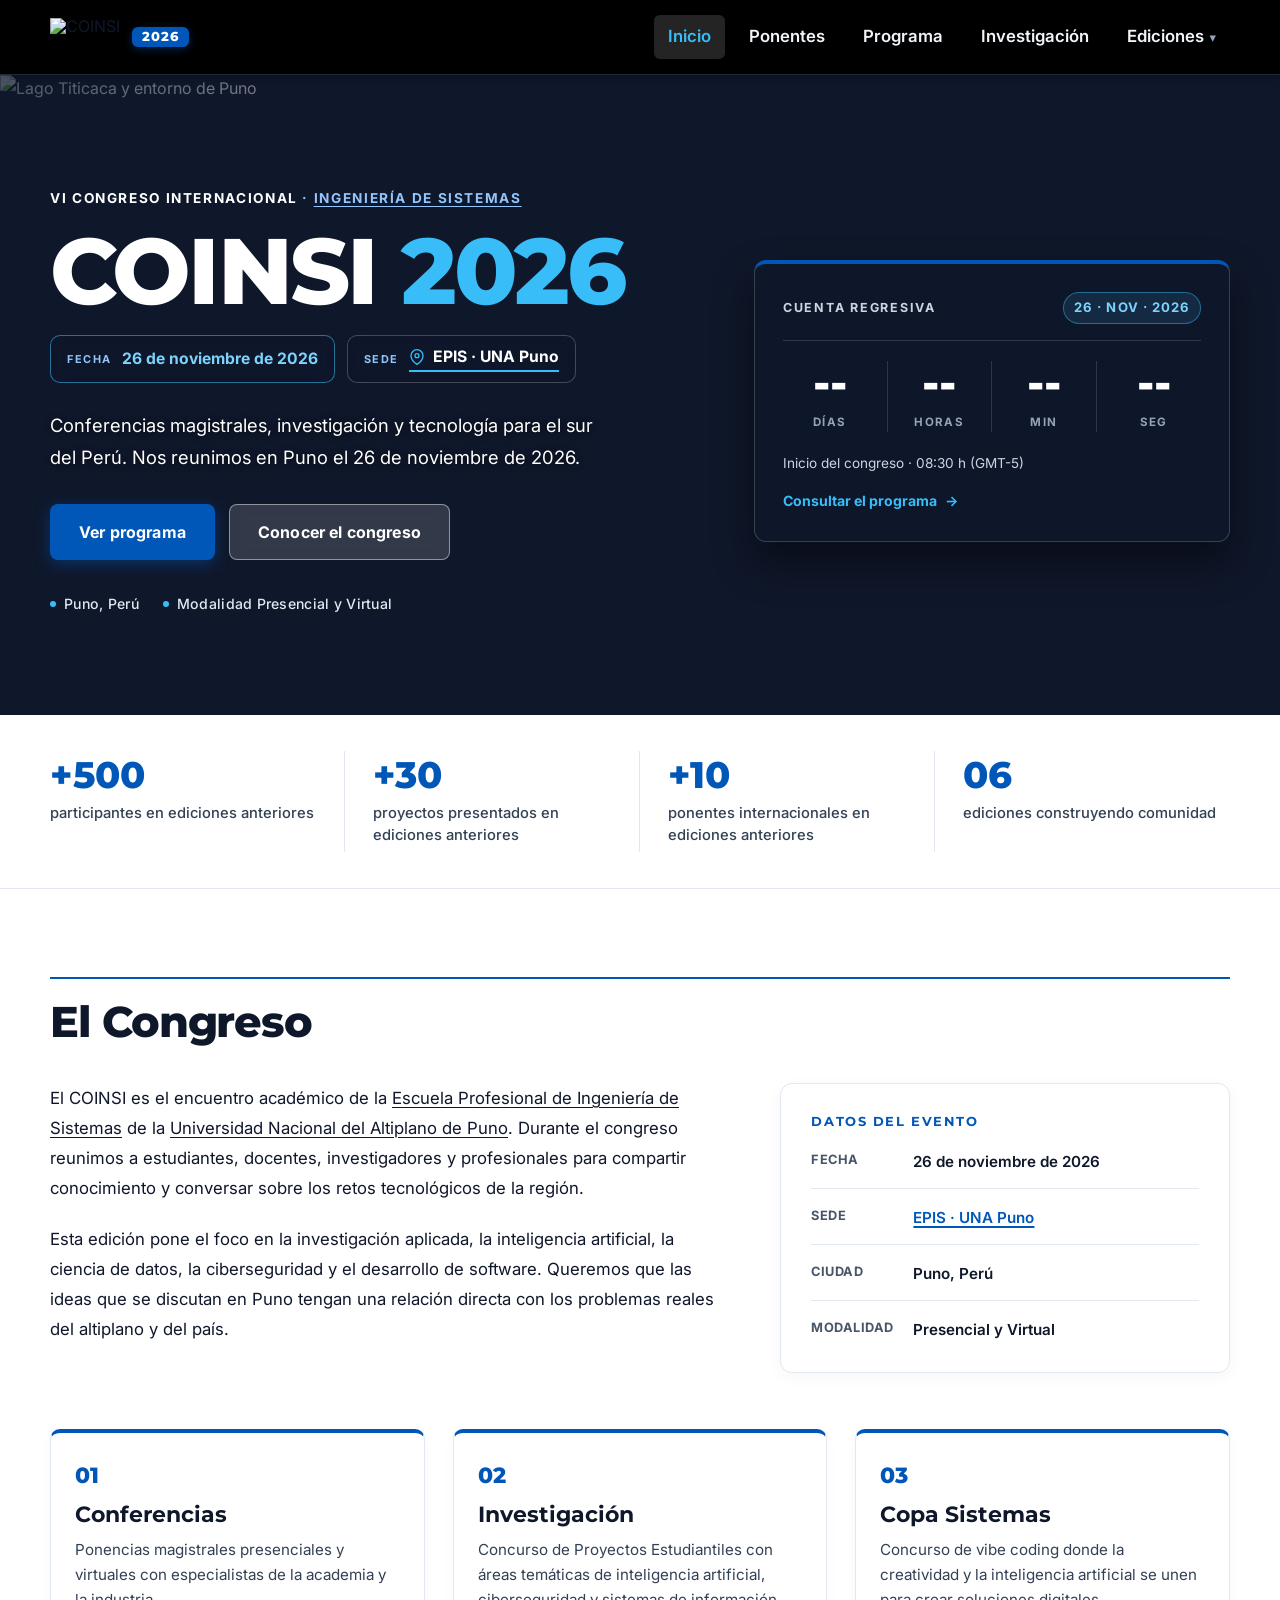
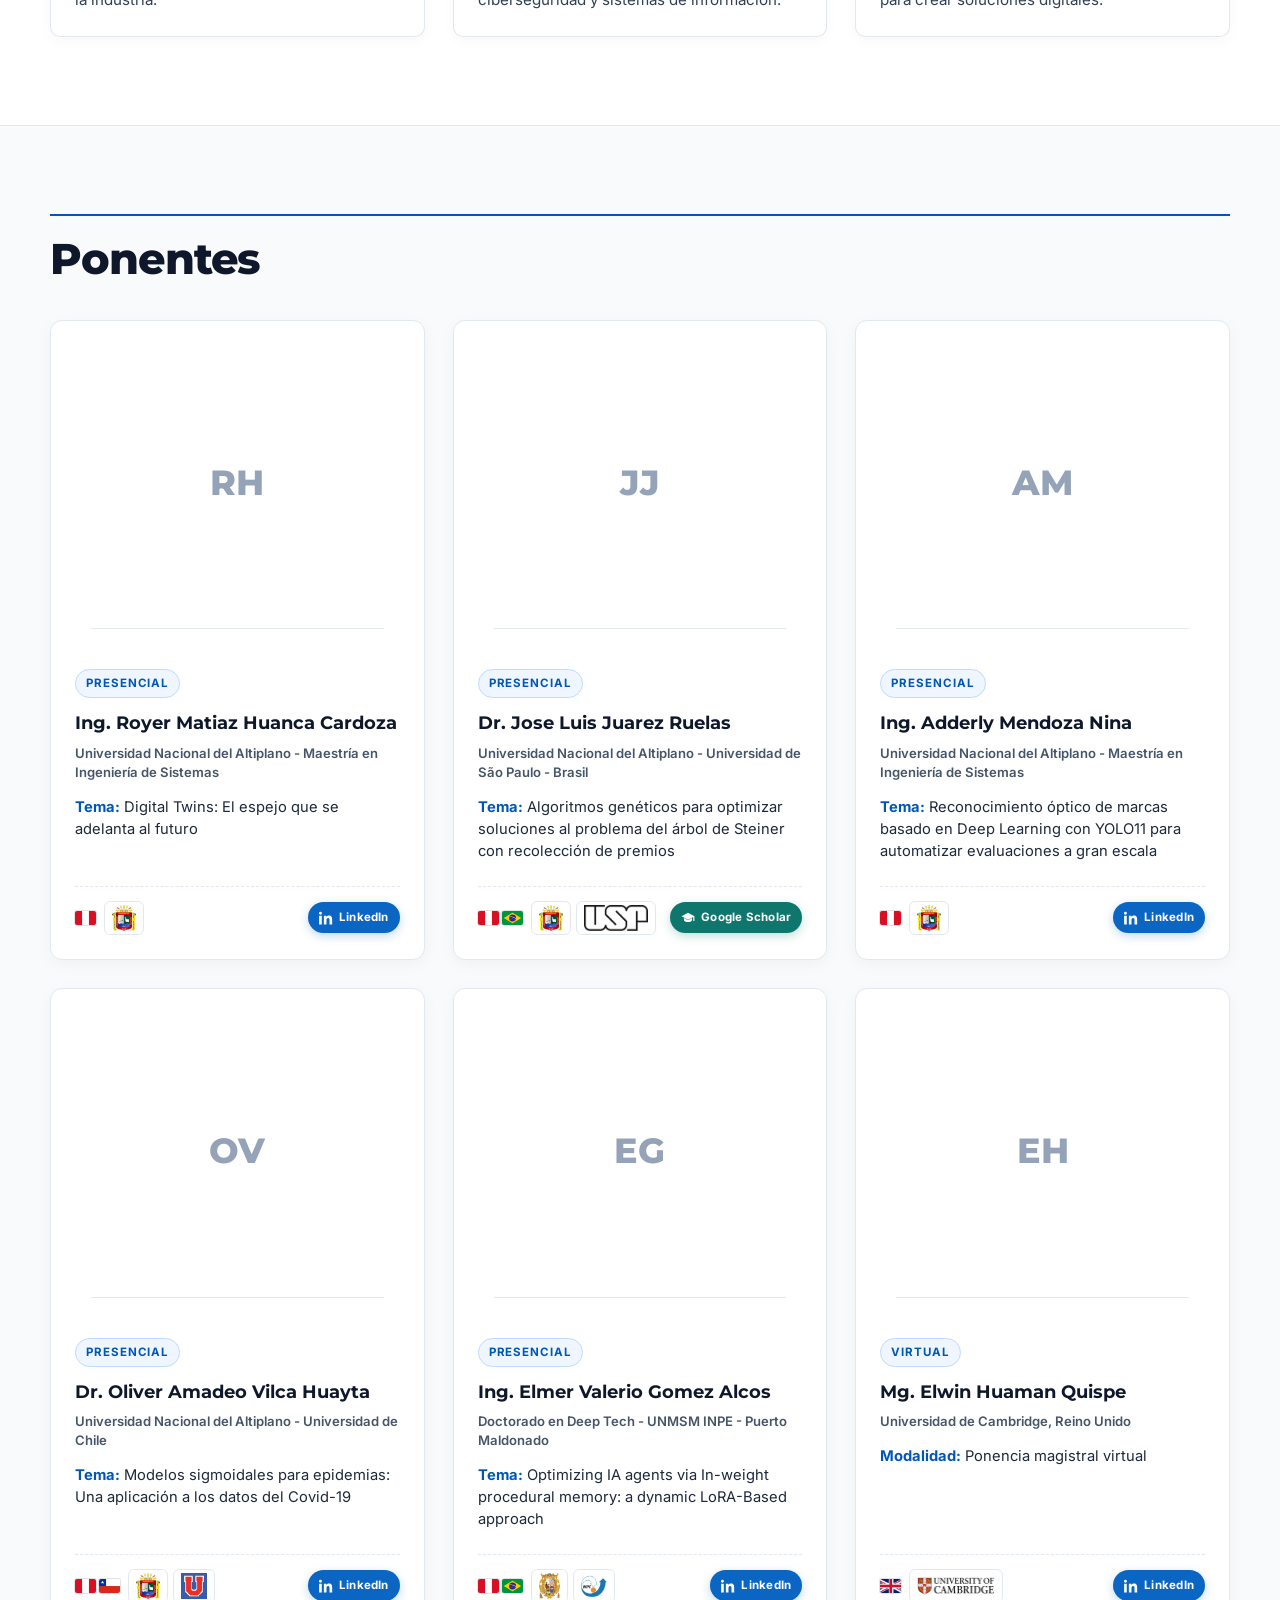
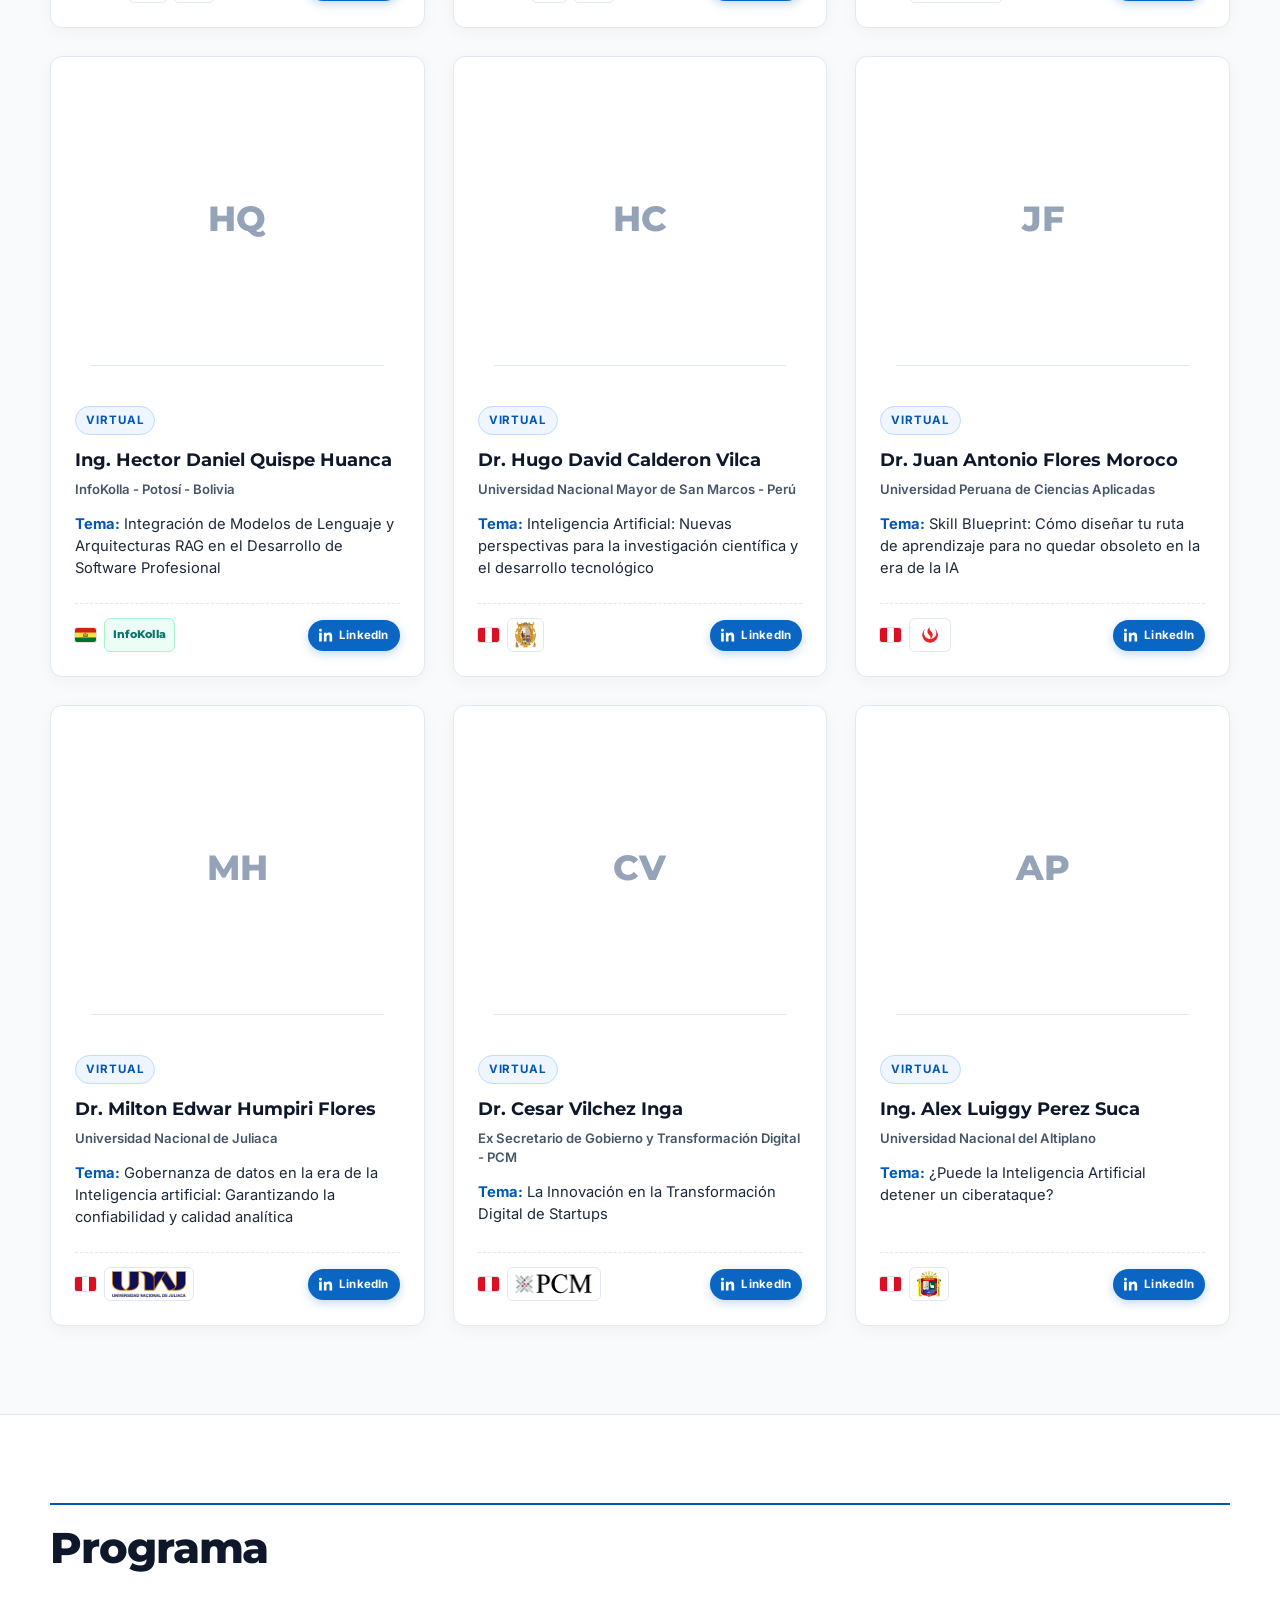
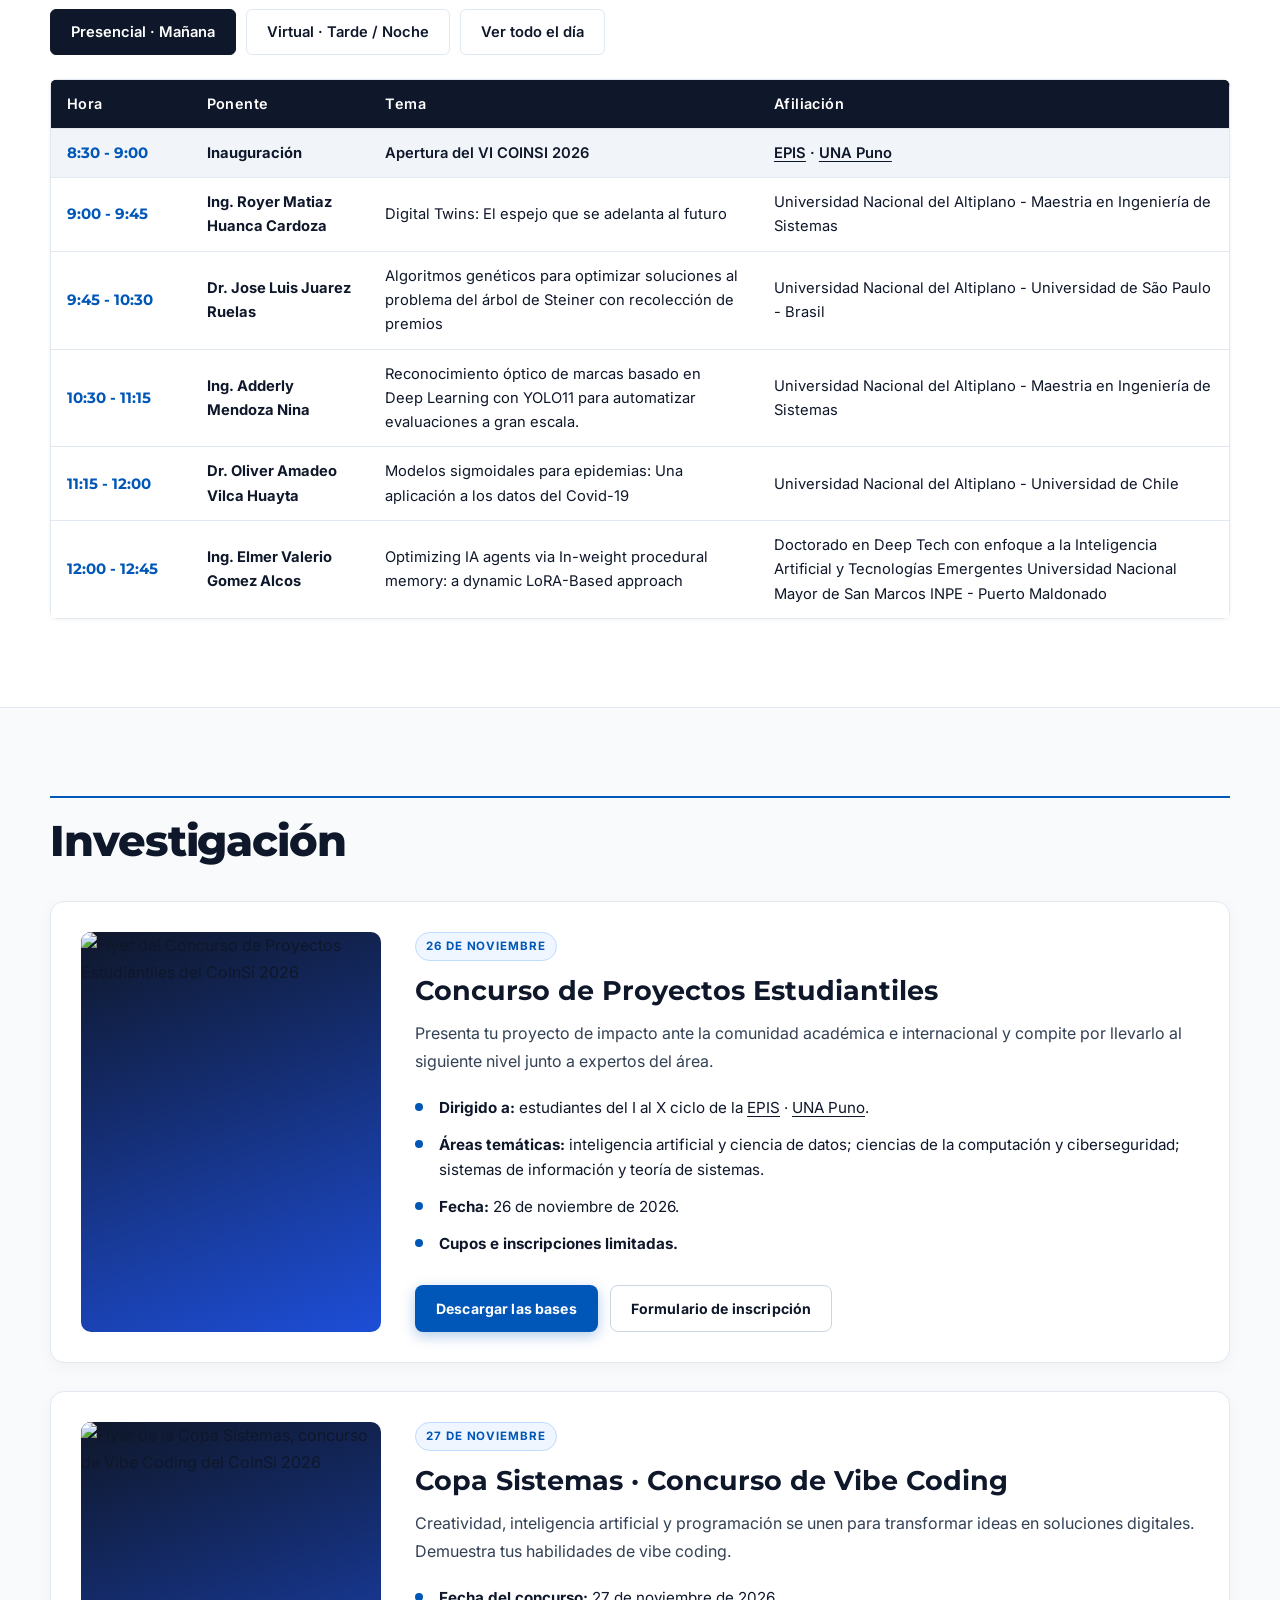
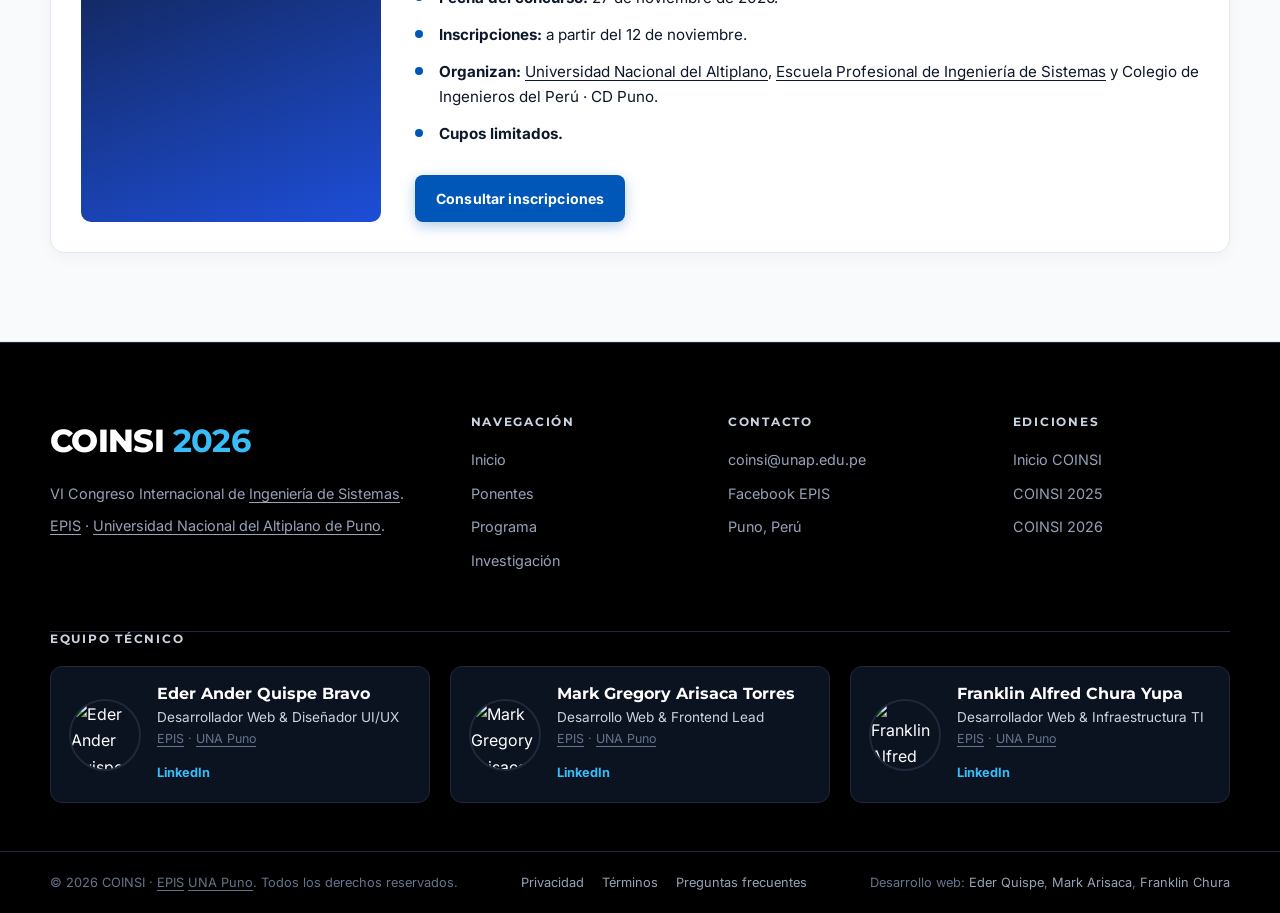
==== coinsi2026/index.html @ c78141ae "feat(coinsi2026): agregar logos de afiliación y redes de los ponentes" ====
<!DOCTYPE html>
<html lang="es">
<head>
    <meta charset="UTF-8">
    <meta name="viewport" content="width=device-width, initial-scale=1">
    <title>COINSI 2026 · VI Congreso Internacional de Ingeniería de Sistemas</title>
    <meta name="description" content="COINSI 2026, VI Congreso Internacional de Ingeniería de Sistemas. Conferencias, investigación y tecnología en la EPIS - Universidad Nacional del Altiplano de Puno. 22 de noviembre de 2026.">
    <meta name="theme-color" content="#191714">
    <link rel="icon" href="favicon.svg" type="image/svg+xml">
    <link rel="preconnect" href="https://fonts.googleapis.com">
    <link rel="preconnect" href="https://fonts.gstatic.com" crossorigin>
    <link href="https://fonts.googleapis.com/css2?family=Montserrat:wght@400;500;600;700&family=Inter:wght@400;500;600;700&display=swap" rel="stylesheet">
    <link rel="stylesheet" href="styles.css?v=4">
</head>
<body>
    <a class="skip-link" href="#contenido">Saltar al contenido</a>

    <header class="site-header">
        <div class="wrap header-inner">
            <a class="brand" href="#inicio" aria-label="COINSI 2026, ir al inicio">
                <img src="imagenes/Logocoinsi.svg" alt="COINSI" class="brand-logo">
                <span class="brand-badge">2026</span>
            </a>

            <button type="button" class="nav-toggle" aria-label="Abrir menú" aria-controls="nav-principal" aria-expanded="false">
                <span></span>
                <span></span>
                <span></span>
            </button>

            <nav class="nav" id="nav-principal" aria-label="Navegación principal">
                <a href="#inicio" class="is-active">Inicio</a>
                <a href="#ponentes">Ponentes</a>
                <a href="#programa">Programa</a>
                <a href="#investigacion">Investigación</a>

                <details class="nav-dropdown">
                    <summary>Ediciones</summary>
                    <div class="nav-dropdown-menu">
                        <a href="../index.html">Inicio COINSI</a>
                        <a href="../coinsi2025/index.html">COINSI 2025</a>
                        <a href="#inicio" aria-current="page">COINSI 2026</a>
                    </div>
                </details>
            </nav>
        </div>
    </header>

    <main id="contenido">
        <section class="hero" id="inicio">
            <div class="hero-media" aria-hidden="true">
                <img src="imagenes/portada.jpg?v=2" alt="Lago Titicaca y entorno de Puno">
            </div>

            <div class="wrap hero-inner">
                <div class="hero-copy">
                    <p class="eyebrow"><span>VI Congreso Internacional</span> · <a class="inline-link" href="https://sistemasunap.com.pe/" target="_blank" rel="noopener noreferrer">Ingeniería de Sistemas</a></p>
                    <h1>COINSI <em>2026</em></h1>

                    <ul class="hero-keyfacts">
                        <li class="hero-keyfact hero-keyfact--date">
                            <span class="hero-keyfact-label">Fecha</span>
                            <strong>26 de noviembre de 2026</strong>
                        </li>
                        <li class="hero-keyfact hero-keyfact--place">
                            <span class="hero-keyfact-label">Sede</span>
                            <a href="https://www.google.com/maps/search/?api=1&amp;query=Escuela+Profesional+de+Ingenier%C3%ADa+de+Sistemas+UNA+Puno" target="_blank" rel="noopener noreferrer" title="Ver la ubicación de la EPIS en Google Maps">
                                <svg width="16" height="16" viewBox="0 0 24 24" fill="none" stroke="currentColor" stroke-width="2" stroke-linecap="round" stroke-linejoin="round" aria-hidden="true">
                                    <path d="M21 10c0 7-9 13-9 13s-9-6-9-13a9 9 0 0 1 18 0z"></path>
                                    <circle cx="12" cy="10" r="3"></circle>
                                </svg>
                                EPIS · UNA Puno
                                <span class="sr-only">(abrir la ubicación en Google Maps)</span>
                            </a>
                        </li>
                    </ul>

                    <p class="hero-lead">
                        Conferencias magistrales, investigación y tecnología para el sur del Perú.
                        Nos reunimos en Puno el 26 de noviembre de 2026.
                    </p>

                    <div class="hero-actions">
                        <a href="#programa" class="btn btn--primary">Ver programa</a>
                        <a href="#congreso" class="btn btn--ghost">Conocer el congreso</a>
                    </div>

                    <ul class="hero-meta">
                        <li>Puno, Perú</li>
                        <li>Modalidad Presencial y Virtual</li>
                    </ul>
                </div>

                <aside class="countdown" aria-labelledby="countdown-title">
                    <div class="countdown-head">
                        <h2 id="countdown-title">Cuenta regresiva</h2>
                        <span>26 · NOV · 2026</span>
                    </div>

                    <div class="countdown-grid" aria-hidden="true">
                        <div>
                            <span class="countdown-number" id="cd-days">--</span>
                            <span class="countdown-label">Días</span>
                        </div>
                        <div>
                            <span class="countdown-number" id="cd-hours">--</span>
                            <span class="countdown-label">Horas</span>
                        </div>
                        <div>
                            <span class="countdown-number" id="cd-minutes">--</span>
                            <span class="countdown-label">Min</span>
                        </div>
                        <div>
                            <span class="countdown-number" id="cd-seconds">--</span>
                            <span class="countdown-label">Seg</span>
                        </div>
                    </div>

                    <p class="countdown-note">Inicio del congreso · 08:30 h (GMT-5)</p>
                    <a class="countdown-link" href="#programa">Consultar el programa <span aria-hidden="true">→</span></a>
                </aside>

                <p class="sr-only">El COINSI 2026 inicia el 26 de noviembre de 2026 a las 08:30, hora de Perú.</p>
            </div>
        </section>

        <!-- ============================================================
             CIFRAS
             Datos de referencia de ediciones anteriores. Actualizar
             cuando el comité confirme las cifras de 2026.
             ============================================================ -->
        <section class="stats" aria-label="El COINSI en cifras">
            <div class="wrap stats-grid">
                <div>
                    <strong>+500</strong>
                    <span>participantes en ediciones anteriores</span>
                </div>
                <div>
                    <strong>+30</strong>
                    <span>proyectos presentados en ediciones anteriores</span>
                </div>
                <div>
                    <strong>+10</strong>
                    <span>ponentes internacionales en ediciones anteriores</span>
                </div>
                <div>
                    <strong>06</strong>
                    <span>ediciones construyendo comunidad</span>
                </div>
            </div>
        </section>

        <!-- ============================================================
             EL CONGRESO
             ============================================================ -->
        <section class="section" id="congreso">
            <div class="wrap">
                <div class="section-head">
                    <h2>El Congreso</h2>
                </div>

                <div class="about-grid">
                    <div class="about-copy">
                        <p>
                            El COINSI es el encuentro académico de la <a class="inline-link" href="https://sistemasunap.com.pe/" target="_blank" rel="noopener noreferrer">Escuela Profesional de Ingeniería de Sistemas</a>
                            de la <a class="inline-link" href="https://portal.unap.edu.pe/" target="_blank" rel="noopener noreferrer">Universidad Nacional del Altiplano de Puno</a>. Durante el congreso reunimos a estudiantes,
                            docentes, investigadores y profesionales para compartir conocimiento y conversar sobre
                            los retos tecnológicos de la región.
                        </p>
                        <p>
                            Esta edición pone el foco en la investigación aplicada, la inteligencia artificial,
                            la ciencia de datos, la ciberseguridad y el desarrollo de software. Queremos que las
                            ideas que se discutan en Puno tengan una relación directa con los problemas reales
                            del altiplano y del país.
                        </p>
                    </div>

                    <aside class="fact-card">
                        <h3>Datos del evento</h3>
                        <dl>
                            <div>
                                <dt>Fecha</dt>
                                <dd>26 de noviembre de 2026</dd>
                            </div>
                            <div>
                                <dt>Sede</dt>
                                <dd>
                                    <a class="fact-link" href="https://www.google.com/maps/search/?api=1&amp;query=Escuela+Profesional+de+Ingenier%C3%ADa+de+Sistemas+UNA+Puno" target="_blank" rel="noopener noreferrer">EPIS · UNA Puno</a>
                                </dd>
                            </div>
                            <div>
                                <dt>Ciudad</dt>
                                <dd>Puno, Perú</dd>
                            </div>
                            <div>
                                <dt>Modalidad</dt>
                                <dd>Presencial y Virtual</dd>
                            </div>
                        </dl>
                    </aside>
                </div>

                <div class="pillars">
                    <article>
                        <span>01</span>
                        <h3>Conferencias</h3>
                        <p>Ponencias magistrales presenciales y virtuales con especialistas de la academia y la industria.</p>
                    </article>
                    <article>
                        <span>02</span>
                        <h3>Investigación</h3>
                        <p>Concurso de Proyectos Estudiantiles con áreas temáticas de inteligencia artificial, ciberseguridad y sistemas de información.</p>
                    </article>
                    <article>
                        <span>03</span>
                        <h3>Copa Sistemas</h3>
                        <p>Concurso de vibe coding donde la creatividad y la inteligencia artificial se unen para crear soluciones digitales.</p>
                    </article>
                </div>
            </div>
        </section>

        <!-- ============================================================
             PONENTES
             ============================================================ -->
        <section class="section section--bone" id="ponentes">
            <div class="wrap">
                <div class="section-head">
                    <h2>Ponentes</h2>
                </div>

                <div class="speaker-grid">
                    <article class="speaker-card">
                        <figure class="speaker-portrait">
                            <img class="speaker-photo" src="imagenes/ponentes/royer-huanca.jpg" alt="Ing. Royer Matiaz Huanca Cardoza" loading="lazy">
                            <span class="speaker-initials" aria-hidden="true">RH</span>
                        </figure>
                        <div class="speaker-body">
                            <span class="tag">Presencial</span>
                            <h3>Ing. Royer Matiaz Huanca Cardoza</h3>
                            <p class="speaker-affiliation">Universidad Nacional del Altiplano - Maestría en Ingeniería de Sistemas</p>
                            <div class="speaker-meta">
                                <div class="speaker-origin">
                                    <span class="speaker-flags">
                                        <img src="imagenes/instituciones/flag-pe.png" alt="Perú" title="Perú">
                                    </span>
                                    <span class="speaker-logos">
                                        <span class="speaker-logo" title="Universidad Nacional del Altiplano"><img src="imagenes/instituciones/unap.png" alt="Universidad Nacional del Altiplano" loading="lazy"></span>
                                    </span>
                                </div>
                                <a class="speaker-social" href="https://pe.linkedin.com/in/royer-matiaz-huanca-cardoza-7710182b5" target="_blank" rel="noopener noreferrer" aria-label="LinkedIn de Royer Matiaz Huanca Cardoza">
                                    <svg width="14" height="14" viewBox="0 0 24 24" fill="currentColor" aria-hidden="true"><path d="M4.98 3.5A2.5 2.5 0 1 1 0 3.5a2.5 2.5 0 0 1 4.98 0ZM.22 8.16h4.56V23H.22V8.16Zm8.12 0h4.37v2.03h.06c.61-1.16 2.1-2.38 4.32-2.38 4.62 0 5.47 3.04 5.47 6.99V23h-4.56v-7.19c0-1.72-.03-3.93-2.39-3.93-2.4 0-2.77 1.87-2.77 3.8V23H8.34V8.16Z"/></svg>
                                    LinkedIn
                                </a>
                            </div>
                            <p class="speaker-topic"><strong>Tema:</strong> Digital Twins: El espejo que se adelanta al futuro</p>
                        </div>
                    </article>

                    <article class="speaker-card">
                        <figure class="speaker-portrait">
                            <img class="speaker-photo" src="imagenes/ponentes/jose-luis-juarez.jpg" alt="Dr. Jose Luis Juarez Ruelas" loading="lazy">
                            <span class="speaker-initials" aria-hidden="true">JJ</span>
                        </figure>
                        <div class="speaker-body">
                            <span class="tag">Presencial</span>
                            <h3>Dr. Jose Luis Juarez Ruelas</h3>
                            <p class="speaker-affiliation">Universidad Nacional del Altiplano - Universidad de São Paulo - Brasil</p>
                            <div class="speaker-meta">
                                <div class="speaker-origin">
                                    <span class="speaker-flags">
                                        <img src="imagenes/instituciones/flag-pe.png" alt="Perú" title="Perú">
                                        <img src="imagenes/instituciones/flag-br.png" alt="Brasil" title="Brasil">
                                    </span>
                                    <span class="speaker-logos">
                                        <span class="speaker-logo" title="Universidad Nacional del Altiplano"><img src="imagenes/instituciones/unap.png" alt="Universidad Nacional del Altiplano" loading="lazy"></span>
                                        <span class="speaker-logo" title="Universidade de São Paulo"><img src="imagenes/instituciones/usp.png" alt="Universidade de São Paulo" loading="lazy"></span>
                                    </span>
                                </div>
                                <a class="speaker-social speaker-social--academic" href="https://scholar.google.com/citations?user=KqSXFTIAAAAJ&amp;hl=es" target="_blank" rel="noopener noreferrer" aria-label="Perfil de Google Scholar de Jose Luis Juarez Ruelas">
                                    <svg width="14" height="14" viewBox="0 0 24 24" fill="currentColor" aria-hidden="true"><path d="M12 3 1 9l11 6 9-4.91V17h2V9L12 3Zm0 13-7-4v3.5c0 1.93 3.13 3.5 7 3.5s7-1.57 7-3.5V12l-7 4Z"/></svg>
                                    Google Scholar
                                </a>
                            </div>
                            <p class="speaker-topic"><strong>Tema:</strong> Algoritmos genéticos para optimizar soluciones al problema del árbol de Steiner con recolección de premios</p>
                        </div>
                    </article>

                    <article class="speaker-card">
                        <figure class="speaker-portrait">
                            <img class="speaker-photo" src="imagenes/ponentes/adderly-mendoza.jpg" alt="Ing. Adderly Mendoza Nina" loading="lazy">
                            <span class="speaker-initials" aria-hidden="true">AM</span>
                        </figure>
                        <div class="speaker-body">
                            <span class="tag">Presencial</span>
                            <h3>Ing. Adderly Mendoza Nina</h3>
                            <p class="speaker-affiliation">Universidad Nacional del Altiplano - Maestría en Ingeniería de Sistemas</p>
                            <div class="speaker-meta">
                                <div class="speaker-origin">
                                    <span class="speaker-flags">
                                        <img src="imagenes/instituciones/flag-pe.png" alt="Perú" title="Perú">
                                    </span>
                                    <span class="speaker-logos">
                                        <span class="speaker-logo" title="Universidad Nacional del Altiplano"><img src="imagenes/instituciones/unap.png" alt="Universidad Nacional del Altiplano" loading="lazy"></span>
                                    </span>
                                </div>
                                <a class="speaker-social" href="https://pe.linkedin.com/in/adderly-mendoza-nina-1407702a5" target="_blank" rel="noopener noreferrer" aria-label="LinkedIn de Adderly Mendoza Nina">
                                    <svg width="14" height="14" viewBox="0 0 24 24" fill="currentColor" aria-hidden="true"><path d="M4.98 3.5A2.5 2.5 0 1 1 0 3.5a2.5 2.5 0 0 1 4.98 0ZM.22 8.16h4.56V23H.22V8.16Zm8.12 0h4.37v2.03h.06c.61-1.16 2.1-2.38 4.32-2.38 4.62 0 5.47 3.04 5.47 6.99V23h-4.56v-7.19c0-1.72-.03-3.93-2.39-3.93-2.4 0-2.77 1.87-2.77 3.8V23H8.34V8.16Z"/></svg>
                                    LinkedIn
                                </a>
                            </div>
                            <p class="speaker-topic"><strong>Tema:</strong> Reconocimiento óptico de marcas basado en Deep Learning con YOLO11 para automatizar evaluaciones a gran escala</p>
                        </div>
                    </article>

                    <article class="speaker-card">
                        <figure class="speaker-portrait">
                            <img class="speaker-photo" src="imagenes/ponentes/oliver-vilca.jpg" alt="Dr. Oliver Amadeo Vilca Huayta" loading="lazy">
                            <span class="speaker-initials" aria-hidden="true">OV</span>
                        </figure>
                        <div class="speaker-body">
                            <span class="tag">Presencial</span>
                            <h3>Dr. Oliver Amadeo Vilca Huayta</h3>
                            <p class="speaker-affiliation">Universidad Nacional del Altiplano - Universidad de Chile</p>
                            <div class="speaker-meta">
                                <div class="speaker-origin">
                                    <span class="speaker-flags">
                                        <img src="imagenes/instituciones/flag-pe.png" alt="Perú" title="Perú">
                                        <img src="imagenes/instituciones/flag-cl.png" alt="Chile" title="Chile">
                                    </span>
                                    <span class="speaker-logos">
                                        <span class="speaker-logo" title="Universidad Nacional del Altiplano"><img src="imagenes/instituciones/unap.png" alt="Universidad Nacional del Altiplano" loading="lazy"></span>
                                        <span class="speaker-logo" title="Universidad de Chile"><img src="imagenes/instituciones/uchile.png" alt="Universidad de Chile" loading="lazy"></span>
                                    </span>
                                </div>
                                <a class="speaker-social" href="https://pe.linkedin.com/in/oliver-amadeo-vilca-huayta" target="_blank" rel="noopener noreferrer" aria-label="LinkedIn de Oliver Amadeo Vilca Huayta">
                                    <svg width="14" height="14" viewBox="0 0 24 24" fill="currentColor" aria-hidden="true"><path d="M4.98 3.5A2.5 2.5 0 1 1 0 3.5a2.5 2.5 0 0 1 4.98 0ZM.22 8.16h4.56V23H.22V8.16Zm8.12 0h4.37v2.03h.06c.61-1.16 2.1-2.38 4.32-2.38 4.62 0 5.47 3.04 5.47 6.99V23h-4.56v-7.19c0-1.72-.03-3.93-2.39-3.93-2.4 0-2.77 1.87-2.77 3.8V23H8.34V8.16Z"/></svg>
                                    LinkedIn
                                </a>
                            </div>
                            <p class="speaker-topic"><strong>Tema:</strong> Modelos sigmoidales para epidemias: Una aplicación a los datos del Covid-19</p>
                        </div>
                    </article>

                    <article class="speaker-card">
                        <figure class="speaker-portrait">
                            <img class="speaker-photo" src="imagenes/ponentes/elmer-gomez.jpg" alt="Ing. Elmer Valerio Gomez Alcos" loading="lazy">
                            <span class="speaker-initials" aria-hidden="true">EG</span>
                        </figure>
                        <div class="speaker-body">
                            <span class="tag">Presencial</span>
                            <h3>Ing. Elmer Valerio Gomez Alcos</h3>
                            <p class="speaker-affiliation">Doctorado en Deep Tech - UNMSM INPE - Puerto Maldonado</p>
                            <div class="speaker-meta">
                                <div class="speaker-origin">
                                    <span class="speaker-flags">
                                        <img src="imagenes/instituciones/flag-pe.png" alt="Perú" title="Perú">
                                        <img src="imagenes/instituciones/flag-br.png" alt="Brasil" title="Brasil">
                                    </span>
                                    <span class="speaker-logos">
                                        <span class="speaker-logo" title="Universidad Nacional Mayor de San Marcos"><img src="imagenes/instituciones/unmsm.png" alt="Universidad Nacional Mayor de San Marcos" loading="lazy"></span>
                                        <span class="speaker-logo" title="Instituto Nacional de Pesquisas Espaciais"><img src="imagenes/instituciones/inpe.png" alt="Instituto Nacional de Pesquisas Espaciais" loading="lazy"></span>
                                    </span>
                                </div>
                                <a class="speaker-social" href="https://pe.linkedin.com/in/valeriogomez" target="_blank" rel="noopener noreferrer" aria-label="LinkedIn de Elmer Valerio Gomez Alcos">
                                    <svg width="14" height="14" viewBox="0 0 24 24" fill="currentColor" aria-hidden="true"><path d="M4.98 3.5A2.5 2.5 0 1 1 0 3.5a2.5 2.5 0 0 1 4.98 0ZM.22 8.16h4.56V23H.22V8.16Zm8.12 0h4.37v2.03h.06c.61-1.16 2.1-2.38 4.32-2.38 4.62 0 5.47 3.04 5.47 6.99V23h-4.56v-7.19c0-1.72-.03-3.93-2.39-3.93-2.4 0-2.77 1.87-2.77 3.8V23H8.34V8.16Z"/></svg>
                                    LinkedIn
                                </a>
                            </div>
                            <p class="speaker-topic"><strong>Tema:</strong> Optimizing IA agents via In-weight procedural memory: a dynamic LoRA-Based approach</p>
                        </div>
                    </article>

                    <article class="speaker-card">
                        <figure class="speaker-portrait">
                            <img class="speaker-photo" src="imagenes/ponentes/elwin-huaman.jpg" alt="Mg. Elwin Huaman Quispe" loading="lazy">
                            <span class="speaker-initials" aria-hidden="true">EH</span>
                        </figure>
                        <div class="speaker-body">
                            <span class="tag">Virtual</span>
                            <h3>Mg. Elwin Huaman Quispe</h3>
                            <p class="speaker-affiliation">Universidad de Cambridge, Reino Unido</p>
                            <div class="speaker-meta">
                                <div class="speaker-origin">
                                    <span class="speaker-flags">
                                        <img src="imagenes/instituciones/flag-gb.png" alt="Reino Unido" title="Reino Unido">
                                    </span>
                                    <span class="speaker-logos">
                                        <span class="speaker-logo" title="University of Cambridge"><img src="imagenes/instituciones/cambridge.png" alt="University of Cambridge" loading="lazy"></span>
                                    </span>
                                </div>
                                <a class="speaker-social" href="https://uk.linkedin.com/in/elwinhuaman" target="_blank" rel="noopener noreferrer" aria-label="LinkedIn de Elwin Huaman Quispe">
                                    <svg width="14" height="14" viewBox="0 0 24 24" fill="currentColor" aria-hidden="true"><path d="M4.98 3.5A2.5 2.5 0 1 1 0 3.5a2.5 2.5 0 0 1 4.98 0ZM.22 8.16h4.56V23H.22V8.16Zm8.12 0h4.37v2.03h.06c.61-1.16 2.1-2.38 4.32-2.38 4.62 0 5.47 3.04 5.47 6.99V23h-4.56v-7.19c0-1.72-.03-3.93-2.39-3.93-2.4 0-2.77 1.87-2.77 3.8V23H8.34V8.16Z"/></svg>
                                    LinkedIn
                                </a>
                            </div>
                            <p class="speaker-topic"><strong>Modalidad:</strong> Ponencia magistral virtual</p>
                        </div>
                    </article>

                    <article class="speaker-card">
                        <figure class="speaker-portrait">
                            <img class="speaker-photo" src="imagenes/ponentes/hector-quispe.jpg" alt="Ing. Hector Daniel Quispe Huanca" loading="lazy">
                            <span class="speaker-initials" aria-hidden="true">HQ</span>
                        </figure>
                        <div class="speaker-body">
                            <span class="tag">Virtual</span>
                            <h3>Ing. Hector Daniel Quispe Huanca</h3>
                            <p class="speaker-affiliation">InfoKolla - Potosí - Bolivia</p>
                            <div class="speaker-meta">
                                <div class="speaker-origin">
                                    <span class="speaker-flags">
                                        <img src="imagenes/instituciones/flag-bo.png" alt="Bolivia" title="Bolivia">
                                    </span>
                                    <span class="speaker-logos">
                                        <span class="speaker-logo speaker-logo--text" title="InfoKolla">InfoKolla</span>
                                    </span>
                                </div>
                                <a class="speaker-social" href="https://www.linkedin.com/in/hector-d-quispe-h-b86065202" target="_blank" rel="noopener noreferrer" aria-label="LinkedIn de Hector Daniel Quispe Huanca">
                                    <svg width="14" height="14" viewBox="0 0 24 24" fill="currentColor" aria-hidden="true"><path d="M4.98 3.5A2.5 2.5 0 1 1 0 3.5a2.5 2.5 0 0 1 4.98 0ZM.22 8.16h4.56V23H.22V8.16Zm8.12 0h4.37v2.03h.06c.61-1.16 2.1-2.38 4.32-2.38 4.62 0 5.47 3.04 5.47 6.99V23h-4.56v-7.19c0-1.72-.03-3.93-2.39-3.93-2.4 0-2.77 1.87-2.77 3.8V23H8.34V8.16Z"/></svg>
                                    LinkedIn
                                </a>
                            </div>
                            <p class="speaker-topic"><strong>Tema:</strong> Integración de Modelos de Lenguaje y Arquitecturas RAG en el Desarrollo de Software Profesional</p>
                        </div>
                    </article>

                    <article class="speaker-card">
                        <figure class="speaker-portrait">
                            <img class="speaker-photo" src="imagenes/ponentes/hugo-calderon.jpg" alt="Dr. Hugo David Calderon Vilca" loading="lazy">
                            <span class="speaker-initials" aria-hidden="true">HC</span>
                        </figure>
                        <div class="speaker-body">
                            <span class="tag">Virtual</span>
                            <h3>Dr. Hugo David Calderon Vilca</h3>
                            <p class="speaker-affiliation">Universidad Nacional Mayor de San Marcos - Perú</p>
                            <div class="speaker-meta">
                                <div class="speaker-origin">
                                    <span class="speaker-flags">
                                        <img src="imagenes/instituciones/flag-pe.png" alt="Perú" title="Perú">
                                    </span>
                                    <span class="speaker-logos">
                                        <span class="speaker-logo" title="Universidad Nacional Mayor de San Marcos"><img src="imagenes/instituciones/unmsm.png" alt="Universidad Nacional Mayor de San Marcos" loading="lazy"></span>
                                    </span>
                                </div>
                                <a class="speaker-social" href="https://www.linkedin.com/in/david-calderon-vilca-b5390949/" target="_blank" rel="noopener noreferrer" aria-label="LinkedIn de Hugo David Calderon Vilca">
                                    <svg width="14" height="14" viewBox="0 0 24 24" fill="currentColor" aria-hidden="true"><path d="M4.98 3.5A2.5 2.5 0 1 1 0 3.5a2.5 2.5 0 0 1 4.98 0ZM.22 8.16h4.56V23H.22V8.16Zm8.12 0h4.37v2.03h.06c.61-1.16 2.1-2.38 4.32-2.38 4.62 0 5.47 3.04 5.47 6.99V23h-4.56v-7.19c0-1.72-.03-3.93-2.39-3.93-2.4 0-2.77 1.87-2.77 3.8V23H8.34V8.16Z"/></svg>
                                    LinkedIn
                                </a>
                            </div>
                            <p class="speaker-topic"><strong>Tema:</strong> Inteligencia Artificial: Nuevas perspectivas para la investigación científica y el desarrollo tecnológico</p>
                        </div>
                    </article>

                    <article class="speaker-card">
                        <figure class="speaker-portrait">
                            <img class="speaker-photo" src="imagenes/ponentes/juan-flores.jpg" alt="Dr. Juan Antonio Flores Moroco" loading="lazy">
                            <span class="speaker-initials" aria-hidden="true">JF</span>
                        </figure>
                        <div class="speaker-body">
                            <span class="tag">Virtual</span>
                            <h3>Dr. Juan Antonio Flores Moroco</h3>
                            <p class="speaker-affiliation">Universidad Peruana de Ciencias Aplicadas</p>
                            <div class="speaker-meta">
                                <div class="speaker-origin">
                                    <span class="speaker-flags">
                                        <img src="imagenes/instituciones/flag-pe.png" alt="Perú" title="Perú">
                                    </span>
                                    <span class="speaker-logos">
                                        <span class="speaker-logo" title="Universidad Peruana de Ciencias Aplicadas"><img src="imagenes/instituciones/upc.png" alt="Universidad Peruana de Ciencias Aplicadas" loading="lazy"></span>
                                    </span>
                                </div>
                                <a class="speaker-social" href="https://pe.linkedin.com/in/ajaflorez" target="_blank" rel="noopener noreferrer" aria-label="LinkedIn de Juan Antonio Flores Moroco">
                                    <svg width="14" height="14" viewBox="0 0 24 24" fill="currentColor" aria-hidden="true"><path d="M4.98 3.5A2.5 2.5 0 1 1 0 3.5a2.5 2.5 0 0 1 4.98 0ZM.22 8.16h4.56V23H.22V8.16Zm8.12 0h4.37v2.03h.06c.61-1.16 2.1-2.38 4.32-2.38 4.62 0 5.47 3.04 5.47 6.99V23h-4.56v-7.19c0-1.72-.03-3.93-2.39-3.93-2.4 0-2.77 1.87-2.77 3.8V23H8.34V8.16Z"/></svg>
                                    LinkedIn
                                </a>
                            </div>
                            <p class="speaker-topic"><strong>Tema:</strong> Skill Blueprint: Cómo diseñar tu ruta de aprendizaje para no quedar obsoleto en la era de la IA</p>
                        </div>
                    </article>

                    <article class="speaker-card">
                        <figure class="speaker-portrait">
                            <img class="speaker-photo" src="imagenes/ponentes/milton-humpiri.jpg" alt="Dr. Milton Edwar Humpiri Flores" loading="lazy">
                            <span class="speaker-initials" aria-hidden="true">MH</span>
                        </figure>
                        <div class="speaker-body">
                            <span class="tag">Virtual</span>
                            <h3>Dr. Milton Edwar Humpiri Flores</h3>
                            <p class="speaker-affiliation">Universidad Nacional de Juliaca</p>
                            <div class="speaker-meta">
                                <div class="speaker-origin">
                                    <span class="speaker-flags">
                                        <img src="imagenes/instituciones/flag-pe.png" alt="Perú" title="Perú">
                                    </span>
                                    <span class="speaker-logos">
                                        <span class="speaker-logo" title="Universidad Nacional de Juliaca"><img src="imagenes/instituciones/unaj.png" alt="Universidad Nacional de Juliaca" loading="lazy"></span>
                                    </span>
                                </div>
                                <a class="speaker-social" href="https://pe.linkedin.com/in/milton-humpiri-a343aa148" target="_blank" rel="noopener noreferrer" aria-label="LinkedIn de Milton Edwar Humpiri Flores">
                                    <svg width="14" height="14" viewBox="0 0 24 24" fill="currentColor" aria-hidden="true"><path d="M4.98 3.5A2.5 2.5 0 1 1 0 3.5a2.5 2.5 0 0 1 4.98 0ZM.22 8.16h4.56V23H.22V8.16Zm8.12 0h4.37v2.03h.06c.61-1.16 2.1-2.38 4.32-2.38 4.62 0 5.47 3.04 5.47 6.99V23h-4.56v-7.19c0-1.72-.03-3.93-2.39-3.93-2.4 0-2.77 1.87-2.77 3.8V23H8.34V8.16Z"/></svg>
                                    LinkedIn
                                </a>
                            </div>
                            <p class="speaker-topic"><strong>Tema:</strong> Gobernanza de datos en la era de la Inteligencia artificial: Garantizando la confiabilidad y calidad analítica</p>
                        </div>
                    </article>

                    <article class="speaker-card">
                        <figure class="speaker-portrait">
                            <img class="speaker-photo" src="imagenes/ponentes/cesar-vilchez.jpg" alt="Dr. Cesar Vilchez Inga" loading="lazy">
                            <span class="speaker-initials" aria-hidden="true">CV</span>
                        </figure>
                        <div class="speaker-body">
                            <span class="tag">Virtual</span>
                            <h3>Dr. Cesar Vilchez Inga</h3>
                            <p class="speaker-affiliation">Ex Secretario de Gobierno y Transformación Digital - PCM</p>
                            <div class="speaker-meta">
                                <div class="speaker-origin">
                                    <span class="speaker-flags">
                                        <img src="imagenes/instituciones/flag-pe.png" alt="Perú" title="Perú">
                                    </span>
                                    <span class="speaker-logos">
                                        <span class="speaker-logo" title="Presidencia del Consejo de Ministros"><img src="imagenes/instituciones/pcm.png" alt="Presidencia del Consejo de Ministros" loading="lazy"></span>
                                    </span>
                                </div>
                                <a class="speaker-social" href="https://pe.linkedin.com/in/cvilchezinga" target="_blank" rel="noopener noreferrer" aria-label="LinkedIn de Cesar Vilchez Inga">
                                    <svg width="14" height="14" viewBox="0 0 24 24" fill="currentColor" aria-hidden="true"><path d="M4.98 3.5A2.5 2.5 0 1 1 0 3.5a2.5 2.5 0 0 1 4.98 0ZM.22 8.16h4.56V23H.22V8.16Zm8.12 0h4.37v2.03h.06c.61-1.16 2.1-2.38 4.32-2.38 4.62 0 5.47 3.04 5.47 6.99V23h-4.56v-7.19c0-1.72-.03-3.93-2.39-3.93-2.4 0-2.77 1.87-2.77 3.8V23H8.34V8.16Z"/></svg>
                                    LinkedIn
                                </a>
                            </div>
                            <p class="speaker-topic"><strong>Tema:</strong> La Innovación en la Transformación Digital de Startups</p>
                        </div>
                    </article>

                    <article class="speaker-card">
                        <figure class="speaker-portrait">
                            <img class="speaker-photo" src="imagenes/ponentes/alex-perez.jpg" alt="Ing. Alex Luiggy Perez Suca" loading="lazy">
                            <span class="speaker-initials" aria-hidden="true">AP</span>
                        </figure>
                        <div class="speaker-body">
                            <span class="tag">Virtual</span>
                            <h3>Ing. Alex Luiggy Perez Suca</h3>
                            <p class="speaker-affiliation">Universidad Nacional del Altiplano</p>
                            <div class="speaker-meta">
                                <div class="speaker-origin">
                                    <span class="speaker-flags">
                                        <img src="imagenes/instituciones/flag-pe.png" alt="Perú" title="Perú">
                                    </span>
                                    <span class="speaker-logos">
                                        <span class="speaker-logo" title="Universidad Nacional del Altiplano"><img src="imagenes/instituciones/unap.png" alt="Universidad Nacional del Altiplano" loading="lazy"></span>
                                    </span>
                                </div>
                                <a class="speaker-social" href="https://www.linkedin.com/in/alex-luiggy-perez-suca-933108104/" target="_blank" rel="noopener noreferrer" aria-label="LinkedIn de Alex Luiggy Perez Suca">
                                    <svg width="14" height="14" viewBox="0 0 24 24" fill="currentColor" aria-hidden="true"><path d="M4.98 3.5A2.5 2.5 0 1 1 0 3.5a2.5 2.5 0 0 1 4.98 0ZM.22 8.16h4.56V23H.22V8.16Zm8.12 0h4.37v2.03h.06c.61-1.16 2.1-2.38 4.32-2.38 4.62 0 5.47 3.04 5.47 6.99V23h-4.56v-7.19c0-1.72-.03-3.93-2.39-3.93-2.4 0-2.77 1.87-2.77 3.8V23H8.34V8.16Z"/></svg>
                                    LinkedIn
                                </a>
                            </div>
                            <p class="speaker-topic"><strong>Tema:</strong> ¿Puede la Inteligencia Artificial detener un ciberataque?</p>
                        </div>
                    </article>
                </div>
            </div>
        </section>

        <!-- ============================================================
             PROGRAMA
             ============================================================ -->
        <section class="section" id="programa">
            <div class="wrap">
                <div class="section-head">
                    <h2>Programa</h2>
                </div>

                <div class="tab-buttons-coinsi">
                    <button type="button" class="tab-btn-coinsi is-active" data-table="tabla-presencial">Presencial · Mañana</button>
                    <button type="button" class="tab-btn-coinsi" data-table="tabla-virtual">Virtual · Tarde / Noche</button>
                    <button type="button" class="tab-btn-coinsi" data-table="tabla-completa">Ver todo el día</button>
                </div>

                <!-- Tabla Presencial -->
                <div id="tabla-presencial" class="cronograma-pane is-active">
                    <div class="table-responsive">
                        <table class="cronograma-table">
                            <thead>
                                <tr>
                                    <th style="width: 140px;">Hora</th>
                                    <th>Ponente</th>
                                    <th>Tema</th>
                                    <th>Afiliación</th>
                                </tr>
                            </thead>
                            <tbody>
                                <tr class="highlight-row">
                                    <td><strong>8:30 - 9:00</strong></td>
                                    <td><strong>Inauguración</strong></td>
                                    <td>Apertura del VI COINSI 2026</td>
                                    <td><a class="inline-link" href="https://sistemasunap.com.pe/" target="_blank" rel="noopener noreferrer">EPIS</a> · <a class="inline-link" href="https://portal.unap.edu.pe/" target="_blank" rel="noopener noreferrer">UNA Puno</a></td>
                                </tr>
                                <tr>
                                    <td><strong>9:00 - 9:45</strong></td>
                                    <td><strong>Ing. Royer Matiaz Huanca Cardoza</strong></td>
                                    <td>Digital Twins: El espejo que se adelanta al futuro</td>
                                    <td>Universidad Nacional del Altiplano - Maestria en Ingeniería de Sistemas</td>
                                </tr>
                                <tr>
                                    <td><strong>9:45 - 10:30</strong></td>
                                    <td><strong>Dr. Jose Luis Juarez Ruelas</strong></td>
                                    <td>Algoritmos genéticos para optimizar soluciones al problema del árbol de Steiner con recolección de premios</td>
                                    <td>Universidad Nacional del Altiplano - Universidad de São Paulo - Brasil</td>
                                </tr>
                                <tr>
                                    <td><strong>10:30 - 11:15</strong></td>
                                    <td><strong>Ing. Adderly Mendoza Nina</strong></td>
                                    <td>Reconocimiento óptico de marcas basado en Deep Learning con YOLO11 para automatizar evaluaciones a gran escala.</td>
                                    <td>Universidad Nacional del Altiplano - Maestria en Ingeniería de Sistemas</td>
                                </tr>
                                <tr>
                                    <td><strong>11:15 - 12:00</strong></td>
                                    <td><strong>Dr. Oliver Amadeo Vilca Huayta</strong></td>
                                    <td>Modelos sigmoidales para epidemias: Una aplicación a los datos del Covid-19</td>
                                    <td>Universidad Nacional del Altiplano - Universidad de Chile</td>
                                </tr>
                                <tr>
                                    <td><strong>12:00 - 12:45</strong></td>
                                    <td><strong>Ing. Elmer Valerio Gomez Alcos</strong></td>
                                    <td>Optimizing IA agents via In-weight procedural memory: a dynamic LoRA-Based approach</td>
                                    <td>Doctorado en Deep Tech con enfoque a la Inteligencia Artificial y Tecnologías Emergentes Universidad Nacional Mayor de San Marcos INPE - Puerto Maldonado</td>
                                </tr>
                            </tbody>
                        </table>
                    </div>
                </div>

                <!-- Tabla Virtual -->
                <div id="tabla-virtual" class="cronograma-pane">
                    <div class="table-responsive">
                        <table class="cronograma-table">
                            <thead>
                                <tr>
                                    <th style="width: 140px;">Hora</th>
                                    <th>Ponente</th>
                                    <th>Tema</th>
                                    <th>Afiliación</th>
                                </tr>
                            </thead>
                            <tbody>
                                <tr>
                                    <td><strong>3:00 - 3:45</strong></td>
                                    <td><strong>Mg. Elwin Huaman Quispe</strong></td>
                                    <td>Ponencia Magistral Internacional</td>
                                    <td>Universidad de Cambridge, Reino Unido</td>
                                </tr>
                                <tr>
                                    <td><strong>3:45 - 4:30</strong></td>
                                    <td><strong>Ing. Hector Daniel Quispe Huanca</strong></td>
                                    <td>Integración de Modelos de Lenguaje y Arquitecturas RAG en el Desarrollo de Software Profesional.</td>
                                    <td>InfoKolla - Potosi - Bolivia</td>
                                </tr>
                                <tr>
                                    <td><strong>4:30 - 5:15</strong></td>
                                    <td><strong>Dr. Hugo David Calderon Vilca</strong></td>
                                    <td>INTELIGENCIA ARTIFICIAL: NUEVAS PERSPECTIVAS PARA LA INVESTIGACIÓN CIENTÍFICA Y EL DESARROLLO TECNOLÓGICO</td>
                                    <td>Universidad Nacional Mayor de San Marcos - Perú</td>
                                </tr>
                                <tr>
                                    <td><strong>5:15 - 6:00</strong></td>
                                    <td><strong>Dr. Juan Antonio Flores Moroco</strong></td>
                                    <td>Skill Blueprint: Cómo diseñar tu ruta de aprendizaje para no quedar obsoleto en la era de la IA</td>
                                    <td>Universidad Peruana de Ciencias Aplicadas</td>
                                </tr>
                                <tr>
                                    <td><strong>6:00 - 6:45</strong></td>
                                    <td><strong>Dr. Milton Edwar Humpiri Flores</strong></td>
                                    <td>Gobernanza de datos en la era de la Inteligencia artificial: Garantizando la confiabilidad y calidad analítica</td>
                                    <td>Universidad Nacional de Juliaca</td>
                                </tr>
                                <tr>
                                    <td><strong>6:45 - 7:30</strong></td>
                                    <td><strong>Dr. Cesar Vilchez Inga</strong></td>
                                    <td>La Innovación en la Transformación Digital de Startups</td>
                                    <td>Ex Secretario de gobierno y transformación digital - PCM</td>
                                </tr>
                                <tr>
                                    <td><strong>7:30 - 8:15</strong></td>
                                    <td><strong>Ing. Alex Luiggy Perez Suca</strong></td>
                                    <td>¿Puede la Inteligencia Artificial detener un ciberataque?</td>
                                    <td>Universidad Nacional del Altiplano</td>
                                </tr>
                            </tbody>
                        </table>
                    </div>
                </div>

                <!-- Tabla Completa -->
                <div id="tabla-completa" class="cronograma-pane">
                    <div class="table-responsive">
                        <table class="cronograma-table">
                            <thead>
                                <tr>
                                    <th style="width: 140px;">Hora</th>
                                    <th>Ponente</th>
                                    <th>Tema</th>
                                    <th>Afiliación</th>
                                </tr>
                            </thead>
                            <tbody>
                                <tr class="block-header"><td colspan="4">Ponencias magistrales - Presencial</td></tr>
                                <tr class="highlight-row">
                                    <td><strong>8:30 - 9:00</strong></td>
                                    <td><strong>Inauguración</strong></td>
                                    <td>Apertura del VI COINSI 2026</td>
                                    <td><a class="inline-link" href="https://sistemasunap.com.pe/" target="_blank" rel="noopener noreferrer">EPIS</a> · <a class="inline-link" href="https://portal.unap.edu.pe/" target="_blank" rel="noopener noreferrer">UNA Puno</a></td>
                                </tr>
                                <tr>
                                    <td><strong>9:00 - 9:45</strong></td>
                                    <td><strong>Ing. Royer Matiaz Huanca Cardoza</strong></td>
                                    <td>Digital Twins: El espejo que se adelanta al futuro</td>
                                    <td>Universidad Nacional del Altiplano - Maestria en Ingeniería de Sistemas</td>
                                </tr>
                                <tr>
                                    <td><strong>9:45 - 10:30</strong></td>
                                    <td><strong>Dr. Jose Luis Juarez Ruelas</strong></td>
                                    <td>Algoritmos genéticos para optimizar soluciones al problema del árbol de Steiner con recolección de premios</td>
                                    <td>Universidad Nacional del Altiplano - Universidad de São Paulo - Brasil</td>
                                </tr>
                                <tr>
                                    <td><strong>10:30 - 11:15</strong></td>
                                    <td><strong>Ing. Adderly Mendoza Nina</strong></td>
                                    <td>Reconocimiento óptico de marcas basado en Deep Learning con YOLO11 para automatizar evaluaciones a gran escala.</td>
                                    <td>Universidad Nacional del Altiplano - Maestria en Ingeniería de Sistemas</td>
                                </tr>
                                <tr>
                                    <td><strong>11:15 - 12:00</strong></td>
                                    <td><strong>Dr. Oliver Amadeo Vilca Huayta</strong></td>
                                    <td>Modelos sigmoidales para epidemias: Una aplicación a los datos del Covid-19</td>
                                    <td>Universidad Nacional del Altiplano - Universidad de Chile</td>
                                </tr>
                                <tr>
                                    <td><strong>12:00 - 12:45</strong></td>
                                    <td><strong>Ing. Elmer Valerio Gomez Alcos</strong></td>
                                    <td>Optimizing IA agents via In-weight procedural memory: a dynamic LoRA-Based approach</td>
                                    <td>Doctorado en Deep Tech con enfoque a la Inteligencia Artificial y Tecnologías Emergentes Universidad Nacional Mayor de San Marcos INPE - Puerto Maldonado</td>
                                </tr>
                                <tr class="highlight-row"><td colspan="4">12:45 - 15:00 — RECESO</td></tr>
                                <tr class="block-header"><td colspan="4">Ponencias magistrales - Virtual</td></tr>
                                <tr>
                                    <td><strong>3:00 - 3:45</strong></td>
                                    <td><strong>Mg. Elwin Huaman Quispe</strong></td>
                                    <td>Ponencia Magistral Internacional</td>
                                    <td>Universidad de Cambridge, Reino Unido</td>
                                </tr>
                                <tr>
                                    <td><strong>3:45 - 4:30</strong></td>
                                    <td><strong>Ing. Hector Daniel Quispe Huanca</strong></td>
                                    <td>Integración de Modelos de Lenguaje y Arquitecturas RAG en el Desarrollo de Software Profesional.</td>
                                    <td>InfoKolla - Potosi - Bolivia</td>
                                </tr>
                                <tr>
                                    <td><strong>4:30 - 5:15</strong></td>
                                    <td><strong>Dr. Hugo David Calderon Vilca</strong></td>
                                    <td>INTELIGENCIA ARTIFICIAL: NUEVAS PERSPECTIVAS PARA LA INVESTIGACIÓN CIENTÍFICA Y EL DESARROLLO TECNOLÓGICO</td>
                                    <td>Universidad Nacional Mayor de San Marcos - Perú</td>
                                </tr>
                                <tr>
                                    <td><strong>5:15 - 6:00</strong></td>
                                    <td><strong>Dr. Juan Antonio Flores Moroco</strong></td>
                                    <td>Skill Blueprint: Cómo diseñar tu ruta de aprendizaje para no quedar obsoleto en la era de la IA</td>
                                    <td>Universidad Peruana de Ciencias Aplicadas</td>
                                </tr>
                                <tr>
                                    <td><strong>6:00 - 6:45</strong></td>
                                    <td><strong>Dr. Milton Edwar Humpiri Flores</strong></td>
                                    <td>Gobernanza de datos en la era de la Inteligencia artificial: Garantizando la confiabilidad y calidad analítica</td>
                                    <td>Universidad Nacional de Juliaca</td>
                                </tr>
                                <tr>
                                    <td><strong>6:45 - 7:30</strong></td>
                                    <td><strong>Dr. Cesar Vilchez Inga</strong></td>
                                    <td>La Innovación en la Transformación Digital de Startups</td>
                                    <td>Ex Secretario de gobierno y transformación digital - PCM</td>
                                </tr>
                                <tr>
                                    <td><strong>7:30 - 8:15</strong></td>
                                    <td><strong>Ing. Alex Luiggy Perez Suca</strong></td>
                                    <td>¿Puede la Inteligencia Artificial detener un ciberataque?</td>
                                    <td>Universidad Nacional del Altiplano</td>
                                </tr>
                            </tbody>
                        </table>
                    </div>
                </div>
            </div>
        </section>

        <!-- ============================================================
             INVESTIGACIÓN
             ============================================================ -->
        <section class="section section--bone" id="investigacion">
            <div class="wrap">
                <div class="section-head">
                    <h2>Investigación</h2>
                </div>

                <div class="research-grid">
                    <article class="event-card">
                        <figure class="event-flyer">
                            <img class="flyer-img" src="imagenes/flyers/proyectosEstudiantiles.png" alt="Flyer del Concurso de Proyectos Estudiantiles del CoInSi 2026" loading="lazy">
                            <div class="flyer-fallback" aria-hidden="true">
                                <span class="flyer-fallback-kicker">CoInSi 2026</span>
                                <strong>Concurso de Proyectos Estudiantiles</strong>
                                <span>26 de noviembre</span>
                            </div>
                        </figure>

                        <div class="event-body">
                            <span class="tag">26 de noviembre</span>
                            <h3>Concurso de Proyectos Estudiantiles</h3>
                            <p>
                                Presenta tu proyecto de impacto ante la comunidad académica e internacional
                                y compite por llevarlo al siguiente nivel junto a expertos del área.
                            </p>
                            <ul class="checklist">
                                <li><strong>Dirigido a:</strong> estudiantes del I al X ciclo de la <a class="inline-link" href="https://sistemasunap.com.pe/" target="_blank" rel="noopener noreferrer">EPIS</a> · <a class="inline-link" href="https://portal.unap.edu.pe/" target="_blank" rel="noopener noreferrer">UNA Puno</a>.</li>
                                <li><strong>Áreas temáticas:</strong> inteligencia artificial y ciencia de datos; ciencias de la computación y ciberseguridad; sistemas de información y teoría de sistemas.</li>
                                <li><strong>Fecha:</strong> 26 de noviembre de 2026.</li>
                                <li><strong>Cupos e inscripciones limitadas.</strong></li>
                            </ul>
                            <div class="event-actions">
                                <a class="btn btn--primary" href="https://docs.google.com/document/d/1_8LwKCaFqCdU0_nECYTIHIFiPbLseOLj/edit?usp=sharing&amp;ouid=107835110607657890065&amp;rtpof=true&amp;sd=true" target="_blank" rel="noopener noreferrer">Descargar las bases</a>
                                <a class="btn btn--ghost" href="https://forms.gle/sZXETeqWnS79Qee99" target="_blank" rel="noopener noreferrer">Formulario de inscripción</a>
                            </div>
                        </div>
                    </article>

                    <article class="event-card">
                        <figure class="event-flyer">
                            <img class="flyer-img" src="imagenes/flyers/vibecoding.png" alt="Flyer de la Copa Sistemas, concurso de Vibe Coding del CoInSi 2026" loading="lazy">
                            <div class="flyer-fallback" aria-hidden="true">
                                <span class="flyer-fallback-kicker">CoInSi 2026</span>
                                <strong>Copa Sistemas</strong>
                                <span>Concurso de Vibe Coding · 27 de noviembre</span>
                            </div>
                        </figure>

                        <div class="event-body">
                            <span class="tag">27 de noviembre</span>
                            <h3>Copa Sistemas · Concurso de Vibe Coding</h3>
                            <p>
                                Creatividad, inteligencia artificial y programación se unen para transformar
                                ideas en soluciones digitales. Demuestra tus habilidades de vibe coding.
                            </p>
                            <ul class="checklist">
                                <li><strong>Fecha del concurso:</strong> 27 de noviembre de 2026.</li>
                                <li><strong>Inscripciones:</strong> a partir del 12 de noviembre.</li>
                                <li><strong>Organizan:</strong> <a class="inline-link" href="https://portal.unap.edu.pe/" target="_blank" rel="noopener noreferrer">Universidad Nacional del Altiplano</a>, <a class="inline-link" href="https://sistemasunap.com.pe/" target="_blank" rel="noopener noreferrer">Escuela Profesional de Ingeniería de Sistemas</a> y Colegio de Ingenieros del Perú · CD Puno.</li>
                                <li><strong>Cupos limitados.</strong></li>
                            </ul>
                            <div class="event-actions">
                                <a class="btn btn--primary" href="mailto:coinsi@unap.edu.pe?subject=Inscripciones%20Copa%20Sistemas%202026">Consultar inscripciones</a>
                            </div>
                        </div>
                    </article>
                </div>
            </div>
        </section>

    </main>

    <footer class="site-footer">
        <div class="wrap footer-main">
            <div class="footer-brand">
                <a class="footer-wordmark" href="#inicio">COINSI <span>2026</span></a>
                <p>VI Congreso Internacional de <a class="inline-link" href="https://sistemasunap.com.pe/" target="_blank" rel="noopener noreferrer">Ingeniería de Sistemas</a>.</p>
                <p><a class="inline-link" href="https://sistemasunap.com.pe/" target="_blank" rel="noopener noreferrer">EPIS</a> · <a class="inline-link" href="https://portal.unap.edu.pe/" target="_blank" rel="noopener noreferrer">Universidad Nacional del Altiplano de Puno</a>.</p>
            </div>

            <div class="footer-col">
                <h3>Navegación</h3>
                <a href="#inicio">Inicio</a>
                <a href="#ponentes">Ponentes</a>
                <a href="#programa">Programa</a>
                <a href="#investigacion">Investigación</a>
            </div>

            <div class="footer-col">
                <h3>Contacto</h3>
                <a href="mailto:coinsi@unap.edu.pe">coinsi@unap.edu.pe</a>
                <a href="https://www.facebook.com/episuna.net?locale=es_LA" target="_blank" rel="noopener noreferrer">Facebook EPIS</a>
                <p>Puno, Perú</p>
            </div>

            <div class="footer-col">
                <h3>Ediciones</h3>
                <a href="../index.html">Inicio COINSI</a>
                <a href="../coinsi2025/index.html">COINSI 2025</a>
                <a href="#inicio" aria-current="page">COINSI 2026</a>
            </div>
        </div>

        <div class="footer-team">
            <div class="wrap">
                <h2 class="footer-team-title">Equipo Técnico</h2>

                <div class="footer-team-grid">
                    <article class="team-card">
                        <img src="imagenes/ederander-avatar.jpg" alt="Eder Ander Quispe Bravo" class="team-avatar" width="96" height="96" loading="lazy">
                        <div class="team-body">
                            <h3>Eder Ander Quispe Bravo</h3>
                            <p class="team-role">Desarrollador Web &amp; Diseñador UI/UX</p>
                            <p class="team-org"><a class="inline-link" href="https://sistemasunap.com.pe/" target="_blank" rel="noopener noreferrer">EPIS</a> · <a class="inline-link" href="https://portal.unap.edu.pe/" target="_blank" rel="noopener noreferrer">UNA Puno</a></p>
                            <a class="team-social" href="https://www.linkedin.com/in/eder-ander-bravo-531377271/" target="_blank" rel="noopener noreferrer">LinkedIn</a>
                        </div>
                    </article>

                    <article class="team-card">
                        <img src="imagenes/markarisaca-avatar.jpg" alt="Mark Gregory Arisaca Torres" class="team-avatar" width="96" height="96" loading="lazy">
                        <div class="team-body">
                            <h3>Mark Gregory Arisaca Torres</h3>
                            <p class="team-role">Desarrollo Web &amp; Frontend Lead</p>
                            <p class="team-org"><a class="inline-link" href="https://sistemasunap.com.pe/" target="_blank" rel="noopener noreferrer">EPIS</a> · <a class="inline-link" href="https://portal.unap.edu.pe/" target="_blank" rel="noopener noreferrer">UNA Puno</a></p>
                            <a class="team-social" href="https://www.linkedin.com/in/mark-arisaca-67071b29b/" target="_blank" rel="noopener noreferrer">LinkedIn</a>
                        </div>
                    </article>

                    <article class="team-card">
                        <img src="imagenes/franklinchura.jpg" alt="Franklin Alfred Chura Yupa" class="team-avatar" width="96" height="96" loading="lazy">
                        <div class="team-body">
                            <h3>Franklin Alfred Chura Yupa</h3>
                            <p class="team-role">Desarrollador Web &amp; Infraestructura TI</p>
                            <p class="team-org"><a class="inline-link" href="https://sistemasunap.com.pe/" target="_blank" rel="noopener noreferrer">EPIS</a> · <a class="inline-link" href="https://portal.unap.edu.pe/" target="_blank" rel="noopener noreferrer">UNA Puno</a></p>
                            <a class="team-social" href="https://www.linkedin.com/in/franklin-chura-b81885344/" target="_blank" rel="noopener noreferrer">LinkedIn</a>
                        </div>
                    </article>
                </div>
            </div>
        </div>

        <div class="footer-bottom">
            <div class="wrap footer-bottom-inner">
                <p>© 2026 COINSI · <a class="inline-link" href="https://sistemasunap.com.pe/" target="_blank" rel="noopener noreferrer">EPIS</a> <a class="inline-link" href="https://portal.unap.edu.pe/" target="_blank" rel="noopener noreferrer">UNA Puno</a>. Todos los derechos reservados.</p>

                <div class="footer-legal">
                    <button type="button" data-dialog="modal-privacidad">Privacidad</button>
                    <button type="button" data-dialog="modal-terminos">Términos</button>
                    <button type="button" data-dialog="modal-faq">Preguntas frecuentes</button>
                </div>

                <p class="footer-credit">
                    Desarrollo web:
                    <a href="https://www.linkedin.com/in/eder-ander-bravo-531377271/" target="_blank" rel="noopener noreferrer">Eder Quispe</a>,
                    <a href="https://www.linkedin.com/in/mark-arisaca-67071b29b/" target="_blank" rel="noopener noreferrer">Mark Arisaca</a>,
                    <a href="https://www.linkedin.com/in/franklin-chura-b81885344/" target="_blank" rel="noopener noreferrer">Franklin Chura</a>
                </p>
            </div>
        </div>
    </footer>

    <!-- ============================================================
         VENTANAS LEGALES
         Se abren sobre la misma página con <dialog>.
         ============================================================ -->
    <dialog class="legal-modal" id="modal-privacidad" aria-labelledby="titulo-privacidad">
        <div class="legal-head">
            <h2 id="titulo-privacidad">Política de privacidad</h2>
            <button type="button" class="legal-close" aria-label="Cerrar">&times;</button>
        </div>
        <div class="legal-body">
            <p>En COINSI respetamos tu privacidad. Esta política explica qué información podemos recibir cuando visitas este sitio y cómo la utilizamos.</p>

            <h3>Información que recibimos</h3>
            <p>Este sitio no cuenta con formularios propios. Solo recibimos los datos que nos envías voluntariamente por correo electrónico, por ejemplo tu nombre, institución y mensaje, cuando escribes a nuestras direcciones de contacto.</p>

            <h3>Uso de la información</h3>
            <p>Los datos que nos compartes se utilizan únicamente para responder tus consultas, atender propuestas de ponencia y enviarte información relacionada con el congreso. No vendemos ni compartimos tu información con terceros para fines publicitarios.</p>

            <h3>Cookies</h3>
            <p>Este sitio no utiliza cookies de seguimiento ni de publicidad. El navegador puede almacenar información técnica necesaria para el funcionamiento de la página.</p>

            <h3>Enlaces externos</h3>
            <p>La página puede incluir enlaces a sitios de terceros, como ediciones anteriores o redes sociales. No somos responsables de las políticas de privacidad de esos sitios.</p>

            <h3>Tus derechos</h3>
            <p>Puedes solicitar el acceso, la corrección o la eliminación de los datos que nos hayas enviado escribiendo a <a href="mailto:coinsi@unap.edu.pe">coinsi@unap.edu.pe</a>.</p>

            <h3>Cambios en esta política</h3>
            <p>Podemos actualizar esta política cuando sea necesario. La versión vigente será siempre la publicada en esta página.</p>

            <p class="legal-note">Última actualización: 2026</p>
        </div>
    </dialog>

    <dialog class="legal-modal" id="modal-terminos" aria-labelledby="titulo-terminos">
        <div class="legal-head">
            <h2 id="titulo-terminos">Términos de uso</h2>
            <button type="button" class="legal-close" aria-label="Cerrar">&times;</button>
        </div>
        <div class="legal-body">
            <p>Al navegar por este sitio aceptas los siguientes términos. Si no estás de acuerdo, te pedimos no utilizar la página.</p>

            <h3>Finalidad del sitio</h3>
            <p>Este sitio tiene fines informativos y académicos: difundir el COINSI 2026, sus actividades, convocatorias y canales de contacto.</p>

            <h3>Propiedad intelectual</h3>
            <p>Los textos, logotipos, imágenes y demás contenidos pertenecen a COINSI, a la Universidad Nacional del Altiplano de Puno o se utilizan con autorización. No está permitida su reproducción o uso comercial sin autorización previa.</p>

            <h3>Uso adecuado</h3>
            <p>Te comprometes a utilizar el sitio de forma lícita y respetuosa. No está permitido intentar vulnerar su seguridad, alterar su contenido ni usarlo para fines que perjudiquen a terceros.</p>

            <h3>Exactitud de la información</h3>
            <p>Procuramos mantener la información actualizada. Sin embargo, las fechas, el programa y otras actividades pueden cambiar; la información oficial se comunicará por esta página y por nuestros canales de contacto.</p>

            <h3>Enlaces externos</h3>
            <p>Los enlaces a otros sitios se ofrecen como referencia. No controlamos ni somos responsables de su contenido o disponibilidad.</p>

            <h3>Modificaciones</h3>
            <p>Podemos actualizar estos términos en cualquier momento. El uso continuado del sitio implica la aceptación de la versión vigente.</p>

            <h3>Contacto</h3>
            <p>Para cualquier consulta sobre estos términos, escríbenos a <a href="mailto:coinsi@unap.edu.pe">coinsi@unap.edu.pe</a>.</p>

            <p class="legal-note">Última actualización: 2026</p>
        </div>
    </dialog>

    <dialog class="legal-modal" id="modal-faq" aria-labelledby="titulo-faq">
        <div class="legal-head">
            <h2 id="titulo-faq">Preguntas frecuentes</h2>
            <button type="button" class="legal-close" aria-label="Cerrar">&times;</button>
        </div>
        <div class="legal-body">
            <details class="faq-item">
                <summary>¿Qué es el COINSI?</summary>
                <p>El COINSI es el Congreso Internacional de <a class="inline-link" href="https://sistemasunap.com.pe/" target="_blank" rel="noopener noreferrer">Ingeniería de Sistemas</a>, organizado por la <a class="inline-link" href="https://sistemasunap.com.pe/" target="_blank" rel="noopener noreferrer">Escuela Profesional de Ingeniería de Sistemas</a> de la <a class="inline-link" href="https://portal.unap.edu.pe/" target="_blank" rel="noopener noreferrer">Universidad Nacional del Altiplano de Puno</a>. Es un espacio para compartir investigación, innovación y experiencias del sector.</p>
            </details>

            <details class="faq-item">
                <summary>¿Cuándo y dónde se realiza?</summary>
                <p>El COINSI 2026 se realizará el 26 de noviembre en la <a class="inline-link" href="https://sistemasunap.com.pe/" target="_blank" rel="noopener noreferrer">EPIS</a> · <a class="inline-link" href="https://portal.unap.edu.pe/" target="_blank" rel="noopener noreferrer">Universidad Nacional del Altiplano de Puno</a>, en la ciudad de Puno, Perú.</p>
            </details>

            <details class="faq-item">
                <summary>¿Cómo puedo participar?</summary>
                <p>Puedes participar como asistente, ponente o integrante de un equipo en el Concurso de Proyectos Estudiantiles o en la Copa Sistemas. Escríbenos a <a href="mailto:coinsi@unap.edu.pe">coinsi@unap.edu.pe</a> y te orientaremos según tu caso.</p>
            </details>

            <details class="faq-item">
                <summary>¿Puedo presentar un trabajo?</summary>
                <p>Sí. El Concurso de Proyectos Estudiantiles está dirigido a estudiantes del I al X ciclo de la <a class="inline-link" href="https://sistemasunap.com.pe/" target="_blank" rel="noopener noreferrer">EPIS</a> y abarca inteligencia artificial y ciencia de datos, ciencias de la computación y ciberseguridad, y sistemas de información y teoría de sistemas. Las bases y el formulario de inscripción están disponibles en la sección Investigación.</p>
            </details>

            <details class="faq-item">
                <summary>¿Dónde puedo ver la edición anterior?</summary>
                <p>Puedes visitar <a href="../coinsi2025/index.html">COINSI 2025</a> para conocer el programa, los ponentes y las actividades de la edición anterior.</p>
            </details>

            <details class="faq-item">
                <summary>¿Cómo puedo contactarlos?</summary>
                <p>Escríbenos a nuestro correo oficial: <a href="mailto:coinsi@unap.edu.pe">coinsi@unap.edu.pe</a> o a través de la página de Facebook de la <a class="inline-link" href="https://sistemasunap.com.pe/" target="_blank" rel="noopener noreferrer">EPIS</a> - <a class="inline-link" href="https://portal.unap.edu.pe/" target="_blank" rel="noopener noreferrer">UNA Puno</a>.</p>
            </details>
        </div>
    </dialog>

    <script src="script.js"></script>
</body>
</html>
---- coinsi2026/styles.css ----
/* ============================================================
   COINSI 2026
   Diseño institucional, limpio y humano.
   Alineado a la identidad visual de COINSI y la EPIS - UNA Puno.
   ============================================================ */

:root {
    /* Identidad COINSI - Azul institucional UNA Puno */
    --azul: #0057B8;
    --azul-hover: #0046a0;
    --azul-soft: #eff6ff;
    --azul-border: #bfdbfe;
    --azul-light: #38bdf8;

    /* Base cromática limpia */
    --ink: #0f172a;
    --ink-soft: #1e293b;
    --header-bg: #000000;
    --paper: #ffffff;
    --bone: #f8fafc;
    --card-bg: #ffffff;
    --line: #e2e8f0;
    --line-strong: #cbd5e1;

    /* Tipografía con alto contraste y máxima legibilidad */
    --text: #0f172a;
    --text-lead: #334155;
    --muted: #475569;

    /* Acentos */
    --accent: #0057B8;
    --accent-dark: #0046a0;
    --accent-soft: #eff6ff;
    --accent-on-dark: #38bdf8;

    /* Estructura */
    --wrap: 1180px;
    --radius: 10px;
    --font-display: 'Montserrat', system-ui, -apple-system, sans-serif;
    --font-body: 'Inter', system-ui, -apple-system, sans-serif;
}

*,
*::before,
*::after {
    box-sizing: border-box;
}

html {
    scroll-behavior: smooth;
    -webkit-text-size-adjust: 100%;
}

body {
    margin: 0;
    background: var(--paper);
    color: var(--text);
    font-family: var(--font-body);
    font-size: 16px;
    line-height: 1.65;
    -webkit-font-smoothing: antialiased;
    text-rendering: optimizeLegibility;
}

body.modal-open {
    overflow: hidden;
}

img {
    display: block;
    max-width: 100%;
}

a {
    color: inherit;
}

button {
    font: inherit;
}

::selection {
    background: var(--azul);
    color: #ffffff;
}

:focus-visible {
    outline: 2px solid var(--azul);
    outline-offset: 3px;
}

h1,
h2,
h3 {
    font-family: var(--font-display);
    font-weight: 700;
    line-height: 1.15;
    color: var(--ink);
}

p {
    margin: 0;
}

/* ---------- Utilidades ---------- */

.wrap {
    width: min(100% - 48px, var(--wrap));
    margin-inline: auto;
}

.sr-only {
    position: absolute;
    width: 1px;
    height: 1px;
    padding: 0;
    margin: -1px;
    overflow: hidden;
    clip: rect(0, 0, 0, 0);
    white-space: nowrap;
    border: 0;
}

.skip-link {
    position: absolute;
    top: -100px;
    left: 16px;
    z-index: 200;
    padding: 10px 16px;
    background: var(--ink);
    color: #ffffff;
    text-decoration: none;
    border-radius: 4px;
    font-size: 0.85rem;
}

.skip-link:focus {
    top: 16px;
}

section[id] {
    scroll-margin-top: 88px;
}

/* ---------- Botones ---------- */

.btn {
    display: inline-flex;
    align-items: center;
    justify-content: center;
    gap: 8px;
    padding: 12px 24px;
    border: 1px solid transparent;
    border-radius: 8px;
    font-size: 0.95rem;
    font-weight: 700;
    letter-spacing: 0.01em;
    text-decoration: none;
    cursor: pointer;
    transition: all 0.2s ease;
}

.btn--primary {
    background: var(--azul);
    color: #ffffff;
    box-shadow: 0 4px 14px rgba(0, 87, 184, 0.3);
}

.btn--primary:hover {
    background: var(--azul-hover);
    color: #ffffff;
    transform: translateY(-2px);
    box-shadow: 0 6px 18px rgba(0, 87, 184, 0.45);
}

.btn--ghost {
    background: #ffffff;
    color: var(--ink);
    border-color: var(--line-strong);
}

.btn--ghost:hover {
    border-color: var(--azul);
    color: var(--azul);
    background: var(--azul-soft);
    transform: translateY(-2px);
}

/* ---------- Cabecera Institucional ---------- */

.site-header {
    position: sticky;
    top: 0;
    z-index: 100;
    background: var(--header-bg);
    border-bottom: 1px solid #1e293b;
    box-shadow: 0 2px 10px rgba(0, 0, 0, 0.35);
}

.header-inner {
    display: flex;
    align-items: center;
    justify-content: space-between;
    gap: 24px;
    min-height: 74px;
}

.brand {
    display: flex;
    align-items: center;
    gap: 12px;
    text-decoration: none;
    line-height: 1;
    flex-shrink: 0;
}

.brand-logo {
    height: 38px;
    width: auto;
    display: block;
    transition: transform 0.2s ease;
}

.brand:hover .brand-logo {
    transform: scale(1.03);
}

.brand-badge {
    font-family: var(--font-display);
    font-size: 0.8rem;
    font-weight: 800;
    letter-spacing: 0.08em;
    color: #ffffff;
    background: var(--azul);
    padding: 4px 10px;
    border-radius: 6px;
    display: inline-block;
    box-shadow: 0 2px 8px rgba(0, 87, 184, 0.4);
}

.brand-line {
    display: flex;
    align-items: baseline;
    gap: 7px;
}

.brand-word {
    font-family: var(--font-display);
    font-size: 1.55rem;
    font-weight: 800;
    letter-spacing: -0.02em;
    color: #ffffff;
}

.brand-year {
    font-size: 0.72rem;
    font-weight: 700;
    letter-spacing: 0.08em;
    color: #ffffff;
    background: var(--azul);
    border-radius: 6px;
    padding: 3px 8px;
}

.brand-sub {
    font-size: 0.65rem;
    font-weight: 600;
    letter-spacing: 0.14em;
    text-transform: uppercase;
    color: #94a3b8;
}

.nav {
    display: flex;
    align-items: center;
    gap: 10px;
}

.nav > a,
.nav-dropdown summary {
    position: relative;
    padding: 8px 14px;
    font-size: 1.05rem; /* Tamaño de letra grande y legible */
    font-weight: 600;
    color: #f1f5f9;
    text-decoration: none;
    cursor: pointer;
    list-style: none;
    border-radius: 6px;
    transition: background-color 0.2s ease, color 0.2s ease;
}

.nav > a:hover,
.nav-dropdown summary:hover {
    background: var(--azul);
    color: #ffffff;
}

.nav > a.is-active {
    background: rgba(255, 255, 255, 0.14);
    color: #38bdf8;
}

/* Desplegable de ediciones */

.nav-dropdown {
    position: relative;
}

.nav-dropdown summary::-webkit-details-marker {
    display: none;
}

.nav-dropdown summary::marker {
    content: '';
}

.nav-dropdown summary::after {
    content: '▾';
    display: inline-block;
    margin-left: 6px;
    font-size: 0.8rem;
    color: #94a3b8;
    transition: transform 0.2s ease;
}

.nav-dropdown[open] summary::after {
    transform: rotate(180deg);
}

.nav-dropdown-menu {
    position: absolute;
    top: calc(100% + 10px);
    right: 0;
    min-width: 200px;
    padding: 8px;
    background: #0f172a;
    border: 1px solid #334155;
    border-radius: 8px;
    box-shadow: 0 14px 34px rgba(0, 0, 0, 0.5);
    z-index: 110;
}

.nav-dropdown-menu a {
    display: block;
    padding: 10px 14px;
    border-radius: 6px;
    font-size: 0.92rem;
    font-weight: 500;
    color: #e2e8f0;
    text-decoration: none;
    transition: background-color 0.15s ease, color 0.15s ease;
}

.nav-dropdown-menu a:hover,
.nav-dropdown-menu a[aria-current="page"] {
    background: var(--azul);
    color: #ffffff;
}

.nav-toggle {
    display: none;
    width: 42px;
    height: 42px;
    padding: 0;
    border: 1px solid #334155;
    border-radius: 6px;
    background: transparent;
    cursor: pointer;
    flex-direction: column;
    align-items: center;
    justify-content: center;
    gap: 5px;
    flex-shrink: 0;
}

.nav-toggle span {
    display: block;
    width: 20px;
    height: 2px;
    background: #ffffff;
    transition: transform 0.22s ease, opacity 0.18s ease;
}

.nav-toggle[aria-expanded="true"] span:nth-child(1) {
    transform: translateY(7px) rotate(45deg);
}

.nav-toggle[aria-expanded="true"] span:nth-child(2) {
    opacity: 0;
}

.nav-toggle[aria-expanded="true"] span:nth-child(3) {
    transform: translateY(-7px) rotate(-45deg);
}

/* ---------- Portada ---------- */

.hero {
    position: relative;
    overflow: hidden;
    background: #0f172a;
    color: #ffffff;
}

.hero-media {
    position: absolute;
    inset: 0;
}

.hero-media img {
    width: 100%;
    height: 100%;
    object-fit: cover;
    object-position: center 42%;
    filter: brightness(1.08) contrast(1.06); /* Foto original nítida sin desenfoque */
}

.hero-media::after {
    content: '';
    position: absolute;
    inset: 0;
    /* Degradado direccional: protege la lectura del texto en la izquierda y deja libre y clara la foto en el centro y derecha */
    background: linear-gradient(
        to right,
        rgba(15, 23, 42, 0.72) 0%,
        rgba(15, 23, 42, 0.40) 45%,
        rgba(15, 23, 42, 0.08) 80%,
        transparent 100%
    );
}

.hero-inner {
    position: relative;
    z-index: 1;
    display: grid;
    grid-template-columns: minmax(0, 1.15fr) minmax(360px, 0.85fr);
    align-items: center;
    gap: 60px;
    min-height: 640px;
    padding-block: 84px 72px;
}

.eyebrow {
    margin-bottom: 18px;
    font-size: 0.85rem;
    font-weight: 700;
    letter-spacing: 0.12em;
    text-transform: uppercase;
    color: #93c5fd;
}

.eyebrow span {
    color: #ffffff;
}

.hero h1 {
    margin: 0 0 20px;
    font-family: var(--font-display);
    font-size: clamp(3.4rem, 7.5vw, 5.8rem);
    font-weight: 800;
    line-height: 0.95;
    letter-spacing: -0.03em;
    color: #ffffff;
}

.hero h1 em {
    font-style: normal;
    color: #38bdf8;
}

/* Datos clave de la portada: fecha y sede con enlace a Google Maps */

.hero-keyfacts {
    display: flex;
    flex-wrap: wrap;
    gap: 12px;
    padding: 0;
    margin: 0 0 26px;
    list-style: none;
}

.hero-keyfact {
    display: flex;
    align-items: center;
    gap: 10px;
    padding: 10px 16px;
    background: rgba(15, 23, 42, 0.55);
    border: 1px solid rgba(255, 255, 255, 0.22);
    border-radius: 10px;
    backdrop-filter: blur(8px);
    font-size: 0.98rem;
    line-height: 1.4;
}

.hero-keyfact-label {
    font-size: 0.68rem;
    font-weight: 700;
    letter-spacing: 0.14em;
    text-transform: uppercase;
    color: #93c5fd;
}

.hero-keyfact strong {
    font-weight: 700;
    color: #ffffff;
}

.hero-keyfact--date {
    border-color: rgba(56, 189, 248, 0.55);
    animation: hero-date-pulse 3.6s ease-in-out infinite;
}

.hero-keyfact--date strong {
    color: #7dd3fc;
}

.hero-keyfact--place a {
    display: inline-flex;
    align-items: center;
    gap: 8px;
    padding-bottom: 2px;
    font-weight: 700;
    color: #ffffff;
    text-decoration: none;
    border-bottom: 2px solid #38bdf8;
    transition: color 0.2s ease, border-color 0.2s ease;
}

.hero-keyfact--place a:hover {
    color: #7dd3fc;
    border-color: #7dd3fc;
}

.hero-keyfact--place svg {
    color: #38bdf8;
    flex-shrink: 0;
}

@keyframes hero-date-pulse {
    0%,
    100% {
        box-shadow: 0 0 0 0 rgba(56, 189, 248, 0);
    }
    50% {
        box-shadow: 0 0 0 5px rgba(56, 189, 248, 0.16);
    }
}

.fact-link {
    color: var(--azul);
    text-decoration: underline;
    text-decoration-thickness: 1.5px;
    text-underline-offset: 3px;
    transition: color 0.2s ease;
}

.fact-link:hover {
    color: var(--azul-hover);
}

.inline-link {
    color: inherit;
    text-decoration: underline;
    text-decoration-thickness: 1px;
    text-underline-offset: 3px;
    transition: opacity 0.2s ease;
}

.inline-link:hover {
    opacity: 0.78;
}

.hero-lead {
    max-width: 560px;
    margin-bottom: 30px;
    font-size: 1.15rem;
    line-height: 1.75;
    color: #ffffff;
    text-shadow: 0 1px 6px rgba(0, 0, 0, 0.6);
}

.hero-actions {
    display: flex;
    flex-wrap: wrap;
    gap: 14px;
    margin-bottom: 32px;
}

.hero .btn--primary {
    background: var(--azul);
    color: #ffffff;
    font-size: 1rem;
    padding: 14px 28px;
    border-radius: 8px;
    box-shadow: 0 4px 16px rgba(0, 87, 184, 0.45);
}

.hero .btn--primary:hover {
    background: var(--azul-hover);
    transform: translateY(-2px);
    box-shadow: 0 6px 20px rgba(0, 87, 184, 0.6);
}

.hero .btn--ghost {
    background: rgba(255, 255, 255, 0.15);
    color: #ffffff;
    border: 1px solid rgba(255, 255, 255, 0.45);
    font-size: 1rem;
    padding: 14px 28px;
    border-radius: 8px;
    backdrop-filter: blur(6px);
}

.hero .btn--ghost:hover {
    background: rgba(255, 255, 255, 0.28);
    border-color: #ffffff;
    transform: translateY(-2px);
}

.hero-meta {
    display: flex;
    flex-wrap: wrap;
    gap: 10px 24px;
    padding: 0;
    margin: 0;
    list-style: none;
    font-size: 0.88rem;
    letter-spacing: 0.02em;
    color: #e2e8f0;
    font-weight: 500;
}

.hero-meta li {
    display: flex;
    align-items: center;
    gap: 8px;
}

.hero-meta li::before {
    content: '';
    width: 6px;
    height: 6px;
    border-radius: 50%;
    background: #38bdf8;
    flex-shrink: 0;
}

/* ---------- Cuenta regresiva ---------- */

.countdown {
    padding: 28px;
    background: rgba(15, 23, 42, 0.85);
    backdrop-filter: blur(12px);
    border: 1px solid rgba(255, 255, 255, 0.18);
    border-top: 4px solid var(--azul);
    border-radius: 12px;
    box-shadow: 0 20px 40px rgba(0, 0, 0, 0.45);
}

.countdown-head {
    display: flex;
    align-items: baseline;
    justify-content: space-between;
    gap: 16px;
    padding-bottom: 16px;
    margin-bottom: 20px;
    border-bottom: 1px solid rgba(255, 255, 255, 0.15);
}

.countdown-head h2 {
    margin: 0;
    font-family: var(--font-body);
    font-size: 0.78rem;
    font-weight: 700;
    letter-spacing: 0.14em;
    text-transform: uppercase;
    color: #cbd5e1;
}

.countdown-head span {
    padding: 4px 10px;
    font-size: 0.82rem;
    font-weight: 700;
    letter-spacing: 0.08em;
    color: #7dd3fc;
    white-space: nowrap;
    background: rgba(56, 189, 248, 0.12);
    border: 1px solid rgba(56, 189, 248, 0.45);
    border-radius: 999px;
    animation: countdown-date-pulse 3.6s ease-in-out infinite;
}

@keyframes countdown-date-pulse {
    0%,
    100% {
        border-color: rgba(56, 189, 248, 0.45);
        color: #7dd3fc;
    }
    50% {
        border-color: rgba(56, 189, 248, 0.95);
        color: #ffffff;
    }
}

.countdown-grid {
    display: grid;
    grid-template-columns: repeat(4, 1fr);
}

.countdown-grid > div {
    padding: 0 10px;
    text-align: center;
    border-right: 1px solid rgba(255, 255, 255, 0.14);
}

.countdown-grid > div:first-child {
    padding-left: 0;
}

.countdown-grid > div:last-child {
    padding-right: 0;
    border-right: 0;
}

.countdown-number {
    display: block;
    font-family: var(--font-display);
    font-size: clamp(2.1rem, 4vw, 2.8rem);
    font-weight: 800;
    line-height: 1;
    color: #ffffff;
    font-variant-numeric: tabular-nums;
}

.countdown-label {
    display: block;
    margin-top: 8px;
    font-size: 0.72rem;
    font-weight: 700;
    letter-spacing: 0.12em;
    text-transform: uppercase;
    color: #94a3b8;
}

.countdown-note {
    margin-top: 20px;
    font-size: 0.85rem;
    color: #cbd5e1;
}

.countdown-link {
    display: inline-flex;
    align-items: center;
    gap: 8px;
    margin-top: 14px;
    font-size: 0.88rem;
    font-weight: 700;
    color: #38bdf8;
    text-decoration: none;
    transition: color 0.2s ease, gap 0.2s ease;
}

.countdown-link:hover {
    color: #ffffff;
    gap: 12px;
}

/* ---------- Cifras ---------- */

.stats {
    background: #ffffff;
    border-bottom: 1px solid var(--line);
}

.stats-grid {
    display: grid;
    grid-template-columns: repeat(4, 1fr);
    padding-block: 36px;
}

.stats-grid > div {
    padding: 6px 28px;
    border-right: 1px solid var(--line);
}

.stats-grid > div:first-child {
    padding-left: 0;
}

.stats-grid > div:last-child {
    padding-right: 0;
    border-right: 0;
}

.stats-grid strong {
    display: block;
    font-family: var(--font-display);
    font-size: 2.3rem;
    font-weight: 800;
    line-height: 1;
    color: var(--azul);
}

.stats-grid span {
    display: block;
    margin-top: 8px;
    font-size: 0.92rem;
    line-height: 1.5;
    color: #334155;
    font-weight: 500;
}

/* ---------- Secciones ---------- */

.section {
    padding-block: 88px;
}

.section--bone {
    background: var(--bone);
    border-block: 1px solid var(--line);
}

.section-head {
    display: block;
    padding-top: 18px;
    margin-bottom: 36px;
    border-top: 2px solid var(--azul);
}

.section-head h2 {
    margin: 0;
    font-family: var(--font-display);
    font-size: clamp(2rem, 3.8vw, 2.7rem);
    font-weight: 800;
    line-height: 1.15;
    letter-spacing: -0.025em;
    color: var(--text);
}

.section-head > div > p {
    max-width: 740px;
    font-size: 1.1rem;
    line-height: 1.75;
    color: var(--text-lead);
}

.section-footnote {
    margin-top: 32px;
    font-size: 0.9rem;
    color: var(--muted);
}

.section-footnote a {
    color: var(--azul);
    font-weight: 600;
    text-decoration: underline;
    text-underline-offset: 3px;
}

/* ---------- El congreso ---------- */

.about-grid {
    display: grid;
    grid-template-columns: minmax(0, 1.2fr) minmax(320px, 0.8fr);
    gap: 56px;
    align-items: start;
    margin-bottom: 56px;
}

.about-copy p {
    margin-bottom: 20px;
    font-size: 1.05rem;
    line-height: 1.8;
    color: var(--text); /* Texto nítido con alto contraste */
}

.about-copy p:last-child {
    margin-bottom: 0;
}

.fact-card {
    padding: 30px;
    background: #ffffff;
    border: 1px solid var(--line);
    border-radius: 12px;
    box-shadow: 0 4px 16px rgba(0, 0, 0, 0.04);
}

.fact-card h3 {
    margin: 0 0 20px;
    font-family: var(--font-display);
    font-size: 0.82rem;
    font-weight: 700;
    letter-spacing: 0.12em;
    text-transform: uppercase;
    color: var(--azul);
}

.fact-card dl {
    display: grid;
    gap: 16px;
    margin: 0;
}

.fact-card dl > div {
    display: grid;
    grid-template-columns: 90px minmax(0, 1fr);
    gap: 12px;
    padding-bottom: 14px;
    border-bottom: 1px solid var(--line);
}

.fact-card dl > div:last-child {
    padding-bottom: 0;
    border-bottom: 0;
}

.fact-card dt {
    font-size: 0.8rem;
    font-weight: 700;
    letter-spacing: 0.04em;
    text-transform: uppercase;
    color: var(--muted);
}

.fact-card dd {
    margin: 0;
    font-size: 0.95rem;
    font-weight: 600;
    color: var(--text);
}

.pillars {
    display: grid;
    grid-template-columns: repeat(3, 1fr);
    gap: 28px;
}

.pillars article {
    padding: 24px;
    background: #ffffff;
    border: 1px solid var(--line);
    border-top: 4px solid var(--azul);
    border-radius: 10px;
    box-shadow: 0 4px 14px rgba(0, 0, 0, 0.03);
    transition: transform 0.2s ease, box-shadow 0.2s ease;
}

.pillars article:hover {
    transform: translateY(-3px);
    box-shadow: 0 8px 24px rgba(0, 0, 0, 0.07);
}

.pillars article > span {
    font-family: var(--font-display);
    font-size: 1.4rem;
    font-weight: 800;
    color: var(--azul);
    display: block;
    margin-bottom: 8px;
}

.pillars h3 {
    margin: 0 0 10px;
    font-family: var(--font-display);
    font-size: 1.35rem;
    font-weight: 700;
    color: var(--text);
}

.pillars p {
    font-size: 0.95rem;
    line-height: 1.65;
    color: var(--text-lead);
}

/* ---------- Ponentes ---------- */

.speaker-grid {
    display: grid;
    grid-template-columns: repeat(3, 1fr);
    gap: 28px;
}

.speaker-card {
    display: flex;
    flex-direction: column;
    overflow: hidden;
    background: #ffffff;
    border: 1px solid var(--line);
    border-radius: 12px;
    box-shadow: 0 4px 16px rgba(0, 0, 0, 0.04);
    transition: transform 0.2s ease, box-shadow 0.2s ease, border-color 0.2s ease;
}

.speaker-card:hover {
    transform: translateY(-4px);
    box-shadow: 0 12px 28px rgba(0, 0, 0, 0.08);
    border-color: var(--line-strong);
}

.speaker-portrait {
    position: relative;
    display: grid;
    place-items: center;
    aspect-ratio: 1 / 1;
    background: #ffffff;
    border-bottom: 1px solid var(--line);
    overflow: hidden;
}

.speaker-photo {
    position: absolute;
    inset: 0;
    width: 100%;
    height: 100%;
    object-fit: contain;
    object-position: center bottom;
    background: #ffffff;
    opacity: 0;
    pointer-events: none;
}

.speaker-portrait.has-photo .speaker-photo {
    opacity: 1;
    pointer-events: auto;
}

.speaker-portrait.has-photo .speaker-initials {
    display: none;
}

.speaker-initials {
    font-family: var(--font-display);
    font-size: 2.2rem;
    font-weight: 800;
    color: #94a3b8;
}

.speaker-body {
    display: flex;
    flex: 1;
    flex-direction: column;
    gap: 10px;
    padding: 24px;
}

.tag {
    display: inline-flex;
    align-self: flex-start;
    padding: 4px 10px;
    background: var(--azul-soft);
    border: 1px solid var(--azul-border);
    border-radius: 999px;
    font-size: 0.72rem;
    font-weight: 700;
    letter-spacing: 0.08em;
    text-transform: uppercase;
    color: var(--azul);
}

.speaker-body h3 {
    margin: 4px 0 0;
    font-family: var(--font-display);
    font-size: 1.15rem;
    font-weight: 700;
    color: var(--text);
}

.speaker-affiliation {
    margin: 0;
    font-size: 0.82rem;
    font-weight: 600;
    line-height: 1.45;
    color: var(--muted);
}

/* Fila de banderas, logos institucionales y redes */
/* Anclada al pie de la tarjeta: todas las filas quedan a la misma altura */
.speaker-meta {
    order: 10;
    display: flex;
    flex-wrap: nowrap;
    align-items: center;
    justify-content: space-between;
    gap: 10px;
    min-height: 48px;
    margin-top: auto;
    padding-top: 14px;
    border-top: 1px dashed var(--line);
}

.speaker-origin {
    display: flex;
    flex-wrap: nowrap;
    align-items: center;
    gap: 8px;
    min-width: 0;
}

.speaker-flags {
    display: flex;
    align-items: center;
    gap: 3px;
}

.speaker-flags img {
    width: 21px;
    height: 14px;
    object-fit: cover;
    border-radius: 2px;
    box-shadow: 0 0 0 1px rgba(15, 23, 42, 0.12);
}

.speaker-logos {
    display: flex;
    flex-wrap: nowrap;
    align-items: center;
    gap: 5px;
}

.speaker-logo {
    display: inline-flex;
    align-items: center;
    justify-content: center;
    height: 34px;
    padding: 4px 7px;
    background: #ffffff;
    border: 1px solid var(--line);
    border-radius: 6px;
}

.speaker-logo img {
    display: block;
    width: auto;
    height: auto;
    max-width: 78px;
    max-height: 26px;
    object-fit: contain;
}

.speaker-logo--text {
    padding: 0 8px;
    background: #ecfdf5;
    border-color: #a7f3d0;
    font-family: var(--font-display);
    font-size: 0.68rem;
    font-weight: 800;
    letter-spacing: 0.02em;
    color: #0f766e;
}

.speaker-social {
    display: inline-flex;
    align-items: center;
    gap: 6px;
    padding: 6px 11px;
    background: #0a66c2;
    border-radius: 999px;
    color: #ffffff;
    font-size: 0.72rem;
    font-weight: 700;
    letter-spacing: 0.02em;
    text-decoration: none;
    box-shadow: 0 3px 10px rgba(10, 102, 194, 0.25);
    transition: background-color 0.2s ease, transform 0.2s ease, box-shadow 0.2s ease;
}

.speaker-social:hover {
    background: #084d92;
    transform: translateY(-1px);
    box-shadow: 0 6px 14px rgba(10, 102, 194, 0.32);
}

.speaker-social:focus-visible {
    outline: 3px solid rgba(10, 102, 194, 0.35);
    outline-offset: 2px;
}

.speaker-social {
    flex-shrink: 0;
    margin-left: auto;
}

.speaker-social svg {
    flex-shrink: 0;
}

.speaker-social--academic {
    background: #0f766e;
    box-shadow: 0 3px 10px rgba(15, 118, 110, 0.25);
}

.speaker-social--academic:hover {
    background: #115e59;
    box-shadow: 0 6px 14px rgba(15, 118, 110, 0.32);
}

.speaker-social--academic:focus-visible {
    outline-color: rgba(15, 118, 110, 0.35);
}

.speaker-topic {
    margin: 4px 0 14px;
    font-size: 0.92rem;
    line-height: 1.5;
    color: #1e293b;
}

.speaker-topic strong {
    color: var(--azul);
}

/* ---------- Programa y Cronograma (Estilo COINSI 2025) ---------- */

.tab-buttons-coinsi {
    display: flex;
    justify-content: flex-start;
    gap: 10px;
    margin-bottom: 24px;
    flex-wrap: wrap;
}

.tab-btn-coinsi {
    padding: 10px 20px;
    background: #ffffff;
    border: 1px solid var(--line);
    color: var(--text);
    border-radius: 6px;
    cursor: pointer;
    font-family: var(--font-body);
    font-weight: 600;
    font-size: 0.92rem;
    transition: all 0.2s ease;
}

.tab-btn-coinsi.is-active,
.tab-btn-coinsi:hover {
    background: #0f172a;
    color: #ffffff;
    border-color: #0f172a;
}

.cronograma-pane {
    display: none;
}

.cronograma-pane.is-active {
    display: block;
}

.table-responsive {
    width: 100%;
    overflow-x: auto;
    -webkit-overflow-scrolling: touch;
    border-radius: 8px;
    box-shadow: 0 1px 4px rgba(0, 0, 0, 0.05);
}

.cronograma-table {
    width: 100%;
    border-collapse: collapse;
    background: #ffffff;
    border: 1px solid var(--line);
    font-size: 0.92rem;
}

.cronograma-table th,
.cronograma-table td {
    padding: 12px 16px;
    text-align: left;
    border-bottom: 1px solid var(--line);
    vertical-align: middle;
}

.cronograma-table th {
    background: #0f172a;
    color: #ffffff;
    font-weight: 600;
    font-size: 0.9rem;
    letter-spacing: 0.03em;
    white-space: nowrap;
}

.cronograma-table tbody tr:hover {
    background: #f8fafc;
}

.cronograma-table td:first-child {
    font-family: var(--font-display);
    font-weight: 700;
    color: var(--azul);
    white-space: nowrap;
}

.cronograma-table .highlight-row {
    background: #f1f5f9;
    font-weight: 600;
    color: #0f172a;
}

.cronograma-table .block-header td {
    background: #e2e8f0;
    font-weight: 800;
    text-transform: uppercase;
    letter-spacing: 0.05em;
    font-size: 0.85rem;
    color: #0f172a;
    text-align: center;
    padding: 10px;
}

.callout {
    display: flex;
    align-items: center;
    justify-content: space-between;
    gap: 32px;
    margin-top: 48px;
    padding: 32px 36px;
    background: #0f172a;
    border-radius: 14px;
    box-shadow: 0 10px 30px rgba(0, 0, 0, 0.15);
}

.callout h3 {
    margin: 0 0 8px;
    font-family: var(--font-display);
    font-size: 1.55rem;
    font-weight: 700;
    color: #ffffff;
}

.callout p {
    max-width: 640px;
    font-size: 0.98rem;
    line-height: 1.65;
    color: #cbd5e1;
}

.callout .btn--primary {
    flex-shrink: 0;
    background: var(--azul);
    color: #ffffff;
    padding: 14px 26px;
    border-radius: 8px;
}

.callout .btn--primary:hover {
    background: var(--azul-hover);
}

/* ---------- Programa ---------- */

.tabs {
    border-top: 1px solid var(--line);
}

.tab-list {
    display: flex;
    gap: 32px;
    margin-bottom: 32px;
    border-bottom: 2px solid var(--line);
}

.tab {
    position: relative;
    display: flex;
    align-items: baseline;
    gap: 10px;
    padding: 16px 0;
    background: none;
    border: 0;
    font-size: 1.05rem;
    font-weight: 700;
    color: #64748b;
    cursor: pointer;
    transition: color 0.2s ease;
}

.tab span {
    font-size: 0.82rem;
    font-weight: 600;
    color: #94a3b8;
}

.tab::after {
    content: '';
    position: absolute;
    left: 0;
    right: 0;
    bottom: -2px;
    height: 3px;
    background: transparent;
    transition: background-color 0.2s ease;
}

.tab[aria-selected="true"] {
    color: var(--azul);
}

.tab[aria-selected="true"]::after {
    background: var(--azul);
}

.tab[aria-selected="true"] span {
    color: var(--azul);
}

.tab:hover {
    color: var(--azul);
}

.tab-panel[hidden] {
    display: none;
}

.agenda {
    padding: 0;
    margin: 0;
    list-style: none;
}

.agenda li {
    display: grid;
    grid-template-columns: 120px minmax(0, 1fr);
    gap: 32px;
    padding: 24px 0;
    border-bottom: 1px solid var(--line);
}

.agenda li:first-child {
    padding-top: 0;
}

.agenda li:last-child {
    border-bottom: 0;
}

.agenda time {
    font-family: var(--font-display);
    font-size: 1.25rem;
    font-weight: 800;
    color: var(--azul);
    font-variant-numeric: tabular-nums;
}

.agenda h3 {
    margin: 0 0 6px;
    font-family: var(--font-display);
    font-size: 1.2rem;
    font-weight: 700;
    color: var(--text);
}

.agenda p {
    font-size: 0.95rem;
    line-height: 1.65;
    color: var(--text-lead);
}

/* ---------- Investigación ---------- */

.research-grid {
    display: grid;
    gap: 28px;
}

.event-card {
    display: grid;
    grid-template-columns: minmax(0, 300px) minmax(0, 1fr);
    gap: 34px;
    align-items: start;
    padding: 30px;
    background: #ffffff;
    border: 1px solid var(--line);
    border-radius: 14px;
    box-shadow: 0 4px 16px rgba(0, 0, 0, 0.04);
}

.event-flyer {
    position: relative;
    margin: 0;
    overflow: hidden;
    aspect-ratio: 3 / 4;
    background: linear-gradient(160deg, #0f172a 0%, #1d4ed8 100%);
    border-radius: 10px;
}

.event-flyer img {
    width: 100%;
    height: 100%;
    object-fit: cover;
}

.event-flyer.is-missing img {
    display: none;
}

.flyer-fallback {
    display: none;
}

.event-flyer.is-missing .flyer-fallback {
    position: absolute;
    inset: 0;
    display: flex;
    flex-direction: column;
    justify-content: flex-end;
    gap: 8px;
    padding: 24px;
    color: #ffffff;
}

.flyer-fallback-kicker {
    font-size: 0.72rem;
    font-weight: 700;
    letter-spacing: 0.14em;
    text-transform: uppercase;
    color: #93c5fd;
}

.flyer-fallback strong {
    font-family: var(--font-display);
    font-size: 1.5rem;
    line-height: 1.2;
}

.flyer-fallback span:last-child {
    font-size: 0.9rem;
    color: #e2e8f0;
}

.event-body {
    display: flex;
    flex-direction: column;
    height: 100%;
}

.event-body h3 {
    margin: 14px 0 12px;
    font-family: var(--font-display);
    font-size: clamp(1.4rem, 3.5vw, 1.7rem);
    font-weight: 700;
    color: var(--text);
}

.event-body > p {
    margin-bottom: 20px;
    font-size: 1rem;
    line-height: 1.75;
    color: var(--text-lead);
}

.event-body .checklist {
    margin-bottom: 0;
}

.event-actions {
    display: flex;
    flex-wrap: wrap;
    gap: 12px;
    margin-top: auto;
    padding-top: 26px;
}

.event-actions .btn {
    padding: 11px 20px;
    font-size: 0.88rem;
}

.checklist {
    display: grid;
    gap: 12px;
    padding: 0;
    margin: 0 0 28px;
    list-style: none;
}

.checklist li {
    position: relative;
    padding-left: 24px;
    font-size: 0.95rem;
    line-height: 1.65;
    color: var(--text);
}

.checklist li::before {
    content: '';
    position: absolute;
    top: 0.55em;
    left: 0;
    width: 8px;
    height: 8px;
    border: 2px solid var(--azul);
    background: var(--azul);
    border-radius: 50%;
}

.checklist strong {
    color: var(--text);
    font-weight: 700;
}

/* ---------- Equipo técnico ---------- */

.footer-team {
    padding-bottom: 48px;
    border-bottom: 1px solid #1e293b;
}

.footer-team-title {
    margin: 0 0 20px;
    font-family: var(--font-display);
    font-size: 0.78rem;
    font-weight: 700;
    letter-spacing: 0.14em;
    text-transform: uppercase;
    color: #cbd5e1;
}

.footer-team-grid {
    display: grid;
    grid-template-columns: repeat(3, 1fr);
    gap: 20px;
}

.team-card {
    display: flex;
    align-items: center;
    gap: 16px;
    padding: 18px;
    background: #0b1220;
    border: 1px solid #1e293b;
    border-radius: 12px;
    transition: border-color 0.2s ease, transform 0.2s ease;
}

.team-card:hover {
    transform: translateY(-2px);
    border-color: #334155;
}

.team-avatar {
    width: 72px;
    height: 72px;
    border-radius: 50%;
    object-fit: cover;
    object-position: center;
    border: 2px solid #1e293b;
    flex-shrink: 0;
}

.team-body h3 {
    margin: 0 0 4px;
    font-family: var(--font-display);
    font-size: 1rem;
    font-weight: 700;
    color: #ffffff;
}

.team-role {
    margin: 0 0 2px;
    font-size: 0.85rem;
    line-height: 1.45;
    color: #cbd5e1;
}

.team-org {
    margin: 0 0 8px;
    font-size: 0.78rem;
    color: #64748b;
}

.team-social {
    font-size: 0.8rem;
    font-weight: 700;
    color: #38bdf8;
    text-decoration: none;
    transition: color 0.2s ease;
}

.team-social:hover {
    color: #ffffff;
    text-decoration: underline;
    text-underline-offset: 3px;
}

/* ---------- Pie de página ---------- */

.site-footer {
    padding-top: 72px;
    background: #000000;
    border-top: 1px solid #1e293b;
    color: #ffffff;
}

.footer-main {
    display: grid;
    grid-template-columns: 1.4fr 0.8fr 0.9fr 0.8fr;
    gap: 40px;
    padding-bottom: 48px;
    border-bottom: 1px solid #1e293b;
}

.footer-wordmark {
    display: inline-block;
    margin-bottom: 14px;
    font-family: var(--font-display);
    font-size: 2rem;
    font-weight: 800;
    letter-spacing: -0.02em;
    color: #ffffff;
    text-decoration: none;
}

.footer-wordmark span {
    font-style: normal;
    font-weight: 700;
    color: #38bdf8;
}

.footer-brand p {
    margin-bottom: 8px;
    font-size: 0.9rem;
    line-height: 1.65;
    color: #94a3b8;
}

.footer-col h3 {
    margin: 0 0 18px;
    font-family: var(--font-display);
    font-size: 0.78rem;
    font-weight: 700;
    letter-spacing: 0.14em;
    text-transform: uppercase;
    color: #cbd5e1;
}

.footer-col a,
.footer-col p {
    display: block;
    margin: 0 0 10px;
    font-size: 0.9rem;
    color: #94a3b8;
    text-decoration: none;
    transition: color 0.2s ease;
}

.footer-col a:hover {
    color: #38bdf8;
}

.footer-bottom {
    padding: 20px 0;
}

.footer-bottom-inner {
    display: flex;
    flex-wrap: wrap;
    align-items: center;
    justify-content: space-between;
    gap: 12px 24px;
    font-size: 0.8rem;
    color: #64748b;
}

.footer-legal {
    display: flex;
    flex-wrap: wrap;
    gap: 18px;
}

.footer-legal button {
    padding: 0;
    background: none;
    border: 0;
    font-size: 0.8rem;
    color: #94a3b8;
    cursor: pointer;
    transition: color 0.2s ease;
}

.footer-legal button:hover {
    color: #ffffff;
    text-decoration: underline;
}

.footer-credit a {
    color: #94a3b8;
    text-decoration: none;
}

.footer-credit a:hover {
    color: #38bdf8;
}

/* ---------- Ventanas legales ---------- */

dialog.legal-modal {
    width: min(720px, calc(100% - 32px));
    max-height: 85vh;
    margin: auto;
    padding: 0;
    background: var(--paper);
    border: 1px solid var(--line);
    border-radius: var(--radius);
    color: var(--text);
    box-shadow: 0 24px 60px rgba(0, 0, 0, 0.4);
}

dialog.legal-modal[open] {
    display: flex;
    flex-direction: column;
}

dialog.legal-modal::backdrop {
    background: rgba(15, 23, 42, 0.75);
}

.legal-head {
    display: flex;
    align-items: center;
    justify-content: space-between;
    gap: 16px;
    padding: 20px 24px;
    border-bottom: 1px solid var(--line);
}

.legal-head h2 {
    margin: 0;
    font-size: 1.5rem;
    font-weight: 700;
}

.legal-close {
    display: grid;
    place-items: center;
    width: 36px;
    height: 36px;
    padding: 0;
    background: transparent;
    border: 1px solid var(--line);
    border-radius: 50%;
    font-size: 1.4rem;
    line-height: 1;
    color: var(--muted);
    cursor: pointer;
    flex-shrink: 0;
    transition: all 0.2s ease;
}

.legal-close:hover {
    background: var(--ink);
    border-color: var(--ink);
    color: #ffffff;
}

.legal-body {
    padding: 24px;
    overflow-y: auto;
    font-size: 0.95rem;
    line-height: 1.75;
    color: var(--text-lead);
}

.legal-body h3 {
    margin: 20px 0 8px;
    font-size: 1.15rem;
    font-weight: 700;
    color: var(--text);
}

.legal-body h3:first-child {
    margin-top: 0;
}

.legal-body p {
    margin-bottom: 12px;
}

.legal-body a {
    color: var(--azul);
    font-weight: 600;
}

.legal-note {
    margin-top: 22px !important;
    padding-top: 14px;
    border-top: 1px solid var(--line);
    font-size: 0.78rem;
    color: var(--muted);
}

.faq-item {
    padding: 14px 0;
    border-bottom: 1px solid var(--line);
}

.faq-item summary {
    font-weight: 600;
    color: var(--text);
    cursor: pointer;
    list-style: none;
    font-size: 1rem;
}

.faq-item summary::-webkit-details-marker {
    display: none;
}

.faq-item summary::after {
    content: '+';
    float: right;
    color: var(--azul);
    font-weight: 700;
    font-size: 1.2rem;
}

.faq-item[open] summary::after {
    content: '−';
}

.faq-item p {
    margin: 10px 0 0;
    font-size: 0.92rem;
    color: var(--text-lead);
}

@media (prefers-reduced-motion: reduce) {
    html {
        scroll-behavior: auto;
    }

    *,
    *::before,
    *::after {
        animation-duration: 0.01ms !important;
        animation-iteration-count: 1 !important;
        transition-duration: 0.01ms !important;
    }
}

/* ============================================================
   RESPONSIVE
   ============================================================ */

@media (max-width: 1080px) {
    .hero-inner {
        grid-template-columns: 1fr;
        gap: 40px;
        min-height: auto;
        padding-block: 80px 64px;
    }

    .countdown {
        max-width: 480px;
    }

    .about-grid {
        grid-template-columns: 1fr;
        gap: 40px;
    }

    .footer-main {
        grid-template-columns: 1.2fr 1fr 1fr;
    }

    .footer-brand {
        grid-column: 1 / -1;
    }

    .stats-grid {
        grid-template-columns: repeat(2, 1fr);
    }

    .stats-grid > div {
        padding: 14px 24px;
    }

    .stats-grid > div:nth-child(2) {
        border-right: 0;
    }

    .stats-grid > div:nth-child(3) {
        padding-left: 0;
        border-top: 1px solid var(--line);
    }

    .stats-grid > div:nth-child(4) {
        border-top: 1px solid var(--line);
    }
}

@media (max-width: 1040px) {
    .nav-toggle {
        display: flex;
    }

    .nav {
        position: absolute;
        top: 100%;
        left: 0;
        right: 0;
        display: none;
        flex-direction: column;
        align-items: stretch;
        gap: 0;
        padding: 10px 24px 22px;
        background: #000000;
        border-bottom: 1px solid #1e293b;
        box-shadow: 0 18px 28px rgba(0, 0, 0, 0.4);
    }

    .nav.is-open {
        display: flex;
    }

    .nav > a,
    .nav-dropdown summary {
        padding: 14px 4px;
        border-bottom: 1px solid #1e293b;
        color: #ffffff;
        font-size: 1.1rem;
    }

    .nav > a::after {
        display: none;
    }

    .nav-dropdown {
        border-bottom: 1px solid #1e293b;
    }

    .nav-dropdown summary {
        border-bottom: 0;
    }

    .nav-dropdown-menu {
        position: static;
        min-width: 0;
        padding: 0 0 12px 14px;
        background: transparent;
        border: 0;
        box-shadow: none;
    }

    .nav-dropdown-menu a {
        color: #cbd5e1;
        padding: 10px 0;
    }
}

@media (max-width: 900px) {
    .section {
        padding-block: 76px;
    }

    .section-head {
        grid-template-columns: 1fr;
        gap: 18px;
    }

    .speaker-grid,
    .pillars {
        grid-template-columns: 1fr;
    }

    .research-grid {
        grid-template-columns: 1fr;
    }

    .event-card {
        grid-template-columns: 1fr;
        gap: 24px;
        padding: 24px;
    }

    .event-flyer {
        max-width: 280px;
    }

    .callout {
        flex-direction: column;
        align-items: flex-start;
        gap: 22px;
    }

    .footer-team-grid {
        grid-template-columns: 1fr;
    }

    .footer-main {
        grid-template-columns: 1fr 1fr;
    }
}

@media (max-width: 720px) {
    .wrap {
        width: calc(100% - 36px);
    }

    .hero-inner {
        padding-block: 64px 52px;
    }

    .hero h1 {
        font-size: clamp(2.7rem, 13vw, 4.2rem);
    }

    .hero-lead {
        font-size: 1.05rem;
    }

    .countdown {
        padding: 22px;
    }

    .speaker-portrait {
        aspect-ratio: 4 / 3;
        max-height: 260px;
    }

    .agenda li {
        grid-template-columns: 1fr;
        gap: 6px;
    }

    .agenda time {
        font-size: 1.05rem;
    }

    .tab-list {
        gap: 24px;
    }

    .tab {
        flex-direction: column;
        align-items: flex-start;
        gap: 2px;
    }

    .footer-main {
        grid-template-columns: 1fr;
        gap: 28px;
    }

    .footer-bottom-inner {
        flex-direction: column;
        align-items: flex-start;
    }
}

@media (max-width: 520px) {
    .wrap {
        width: calc(100% - 32px);
    }

    .section {
        padding-block: 64px;
    }

    .hero-actions {
        flex-direction: column;
        align-items: stretch;
    }

    .hero-actions .btn {
        width: 100%;
    }

    .hero-meta {
        flex-direction: column;
        gap: 6px;
    }

    .hero-keyfacts {
        flex-direction: column;
        align-items: stretch;
    }

    .hero-keyfact {
        justify-content: space-between;
        gap: 14px;
    }

    .countdown-head {
        flex-direction: column;
        align-items: flex-start;
        gap: 6px;
    }

    .countdown-grid > div {
        padding: 0 4px;
    }

    .countdown-number {
        font-size: 1.7rem;
    }

    .countdown-label {
        font-size: 0.55rem;
        letter-spacing: 0.1em;
    }

    .stats-grid {
        grid-template-columns: 1fr;
    }

    .stats-grid > div {
        padding: 14px 0;
        border-right: 0;
    }

    .stats-grid > div:nth-child(3),
    .stats-grid > div:nth-child(4) {
        border-top: 1px solid var(--line);
    }

    .fact-card dl > div {
        grid-template-columns: 1fr;
        gap: 2px;
    }
}
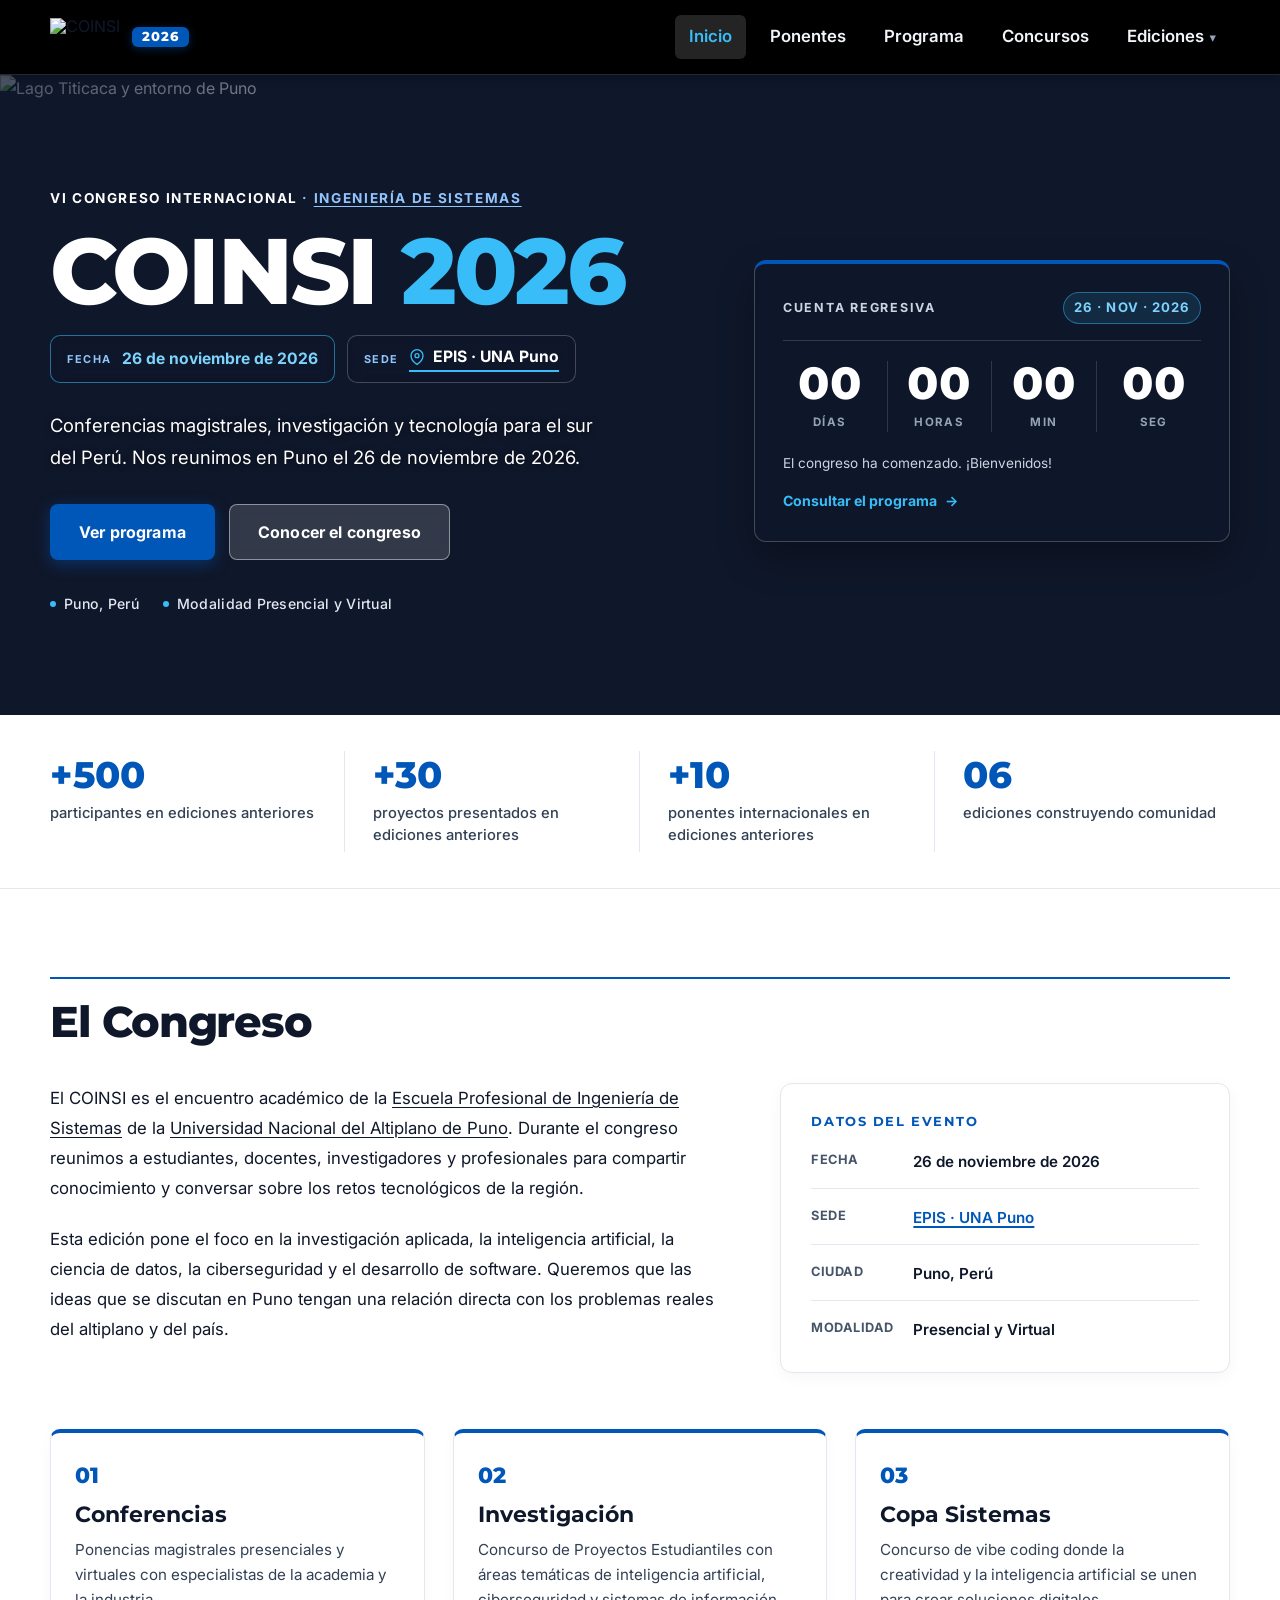
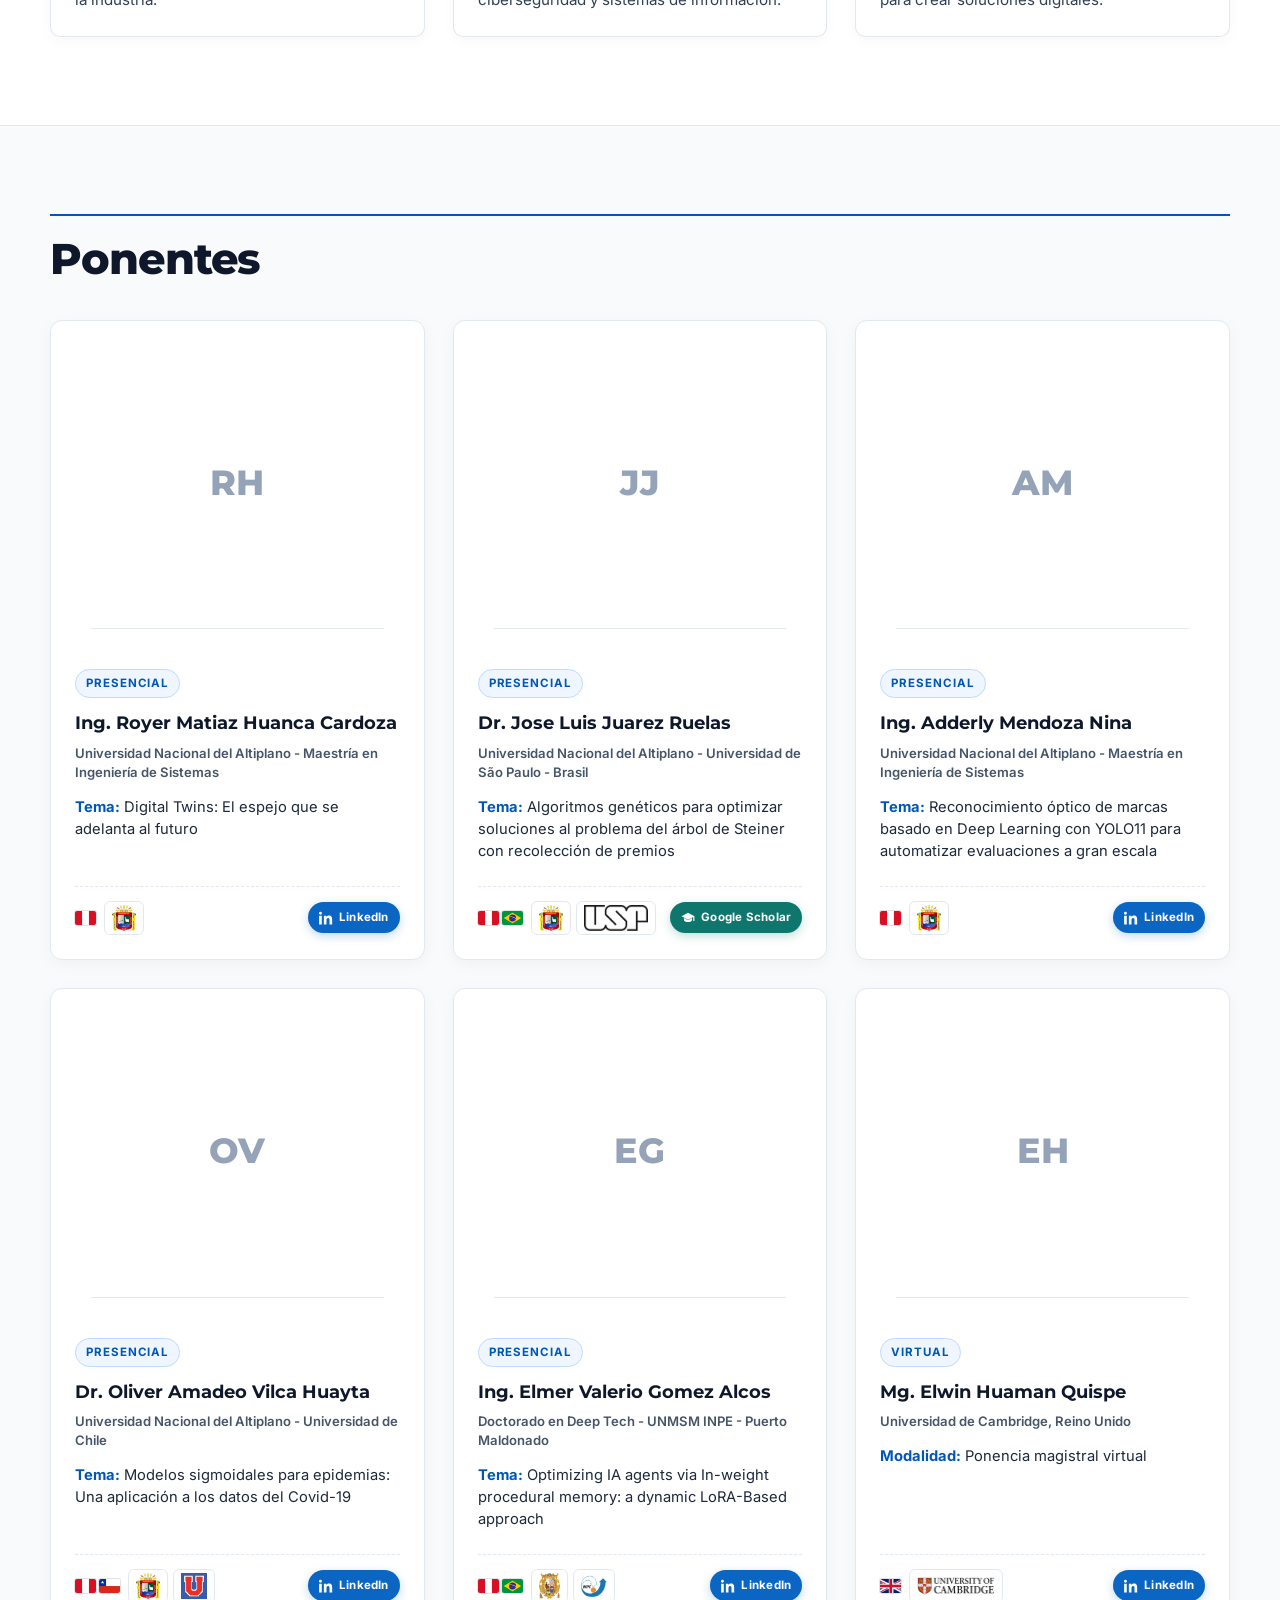
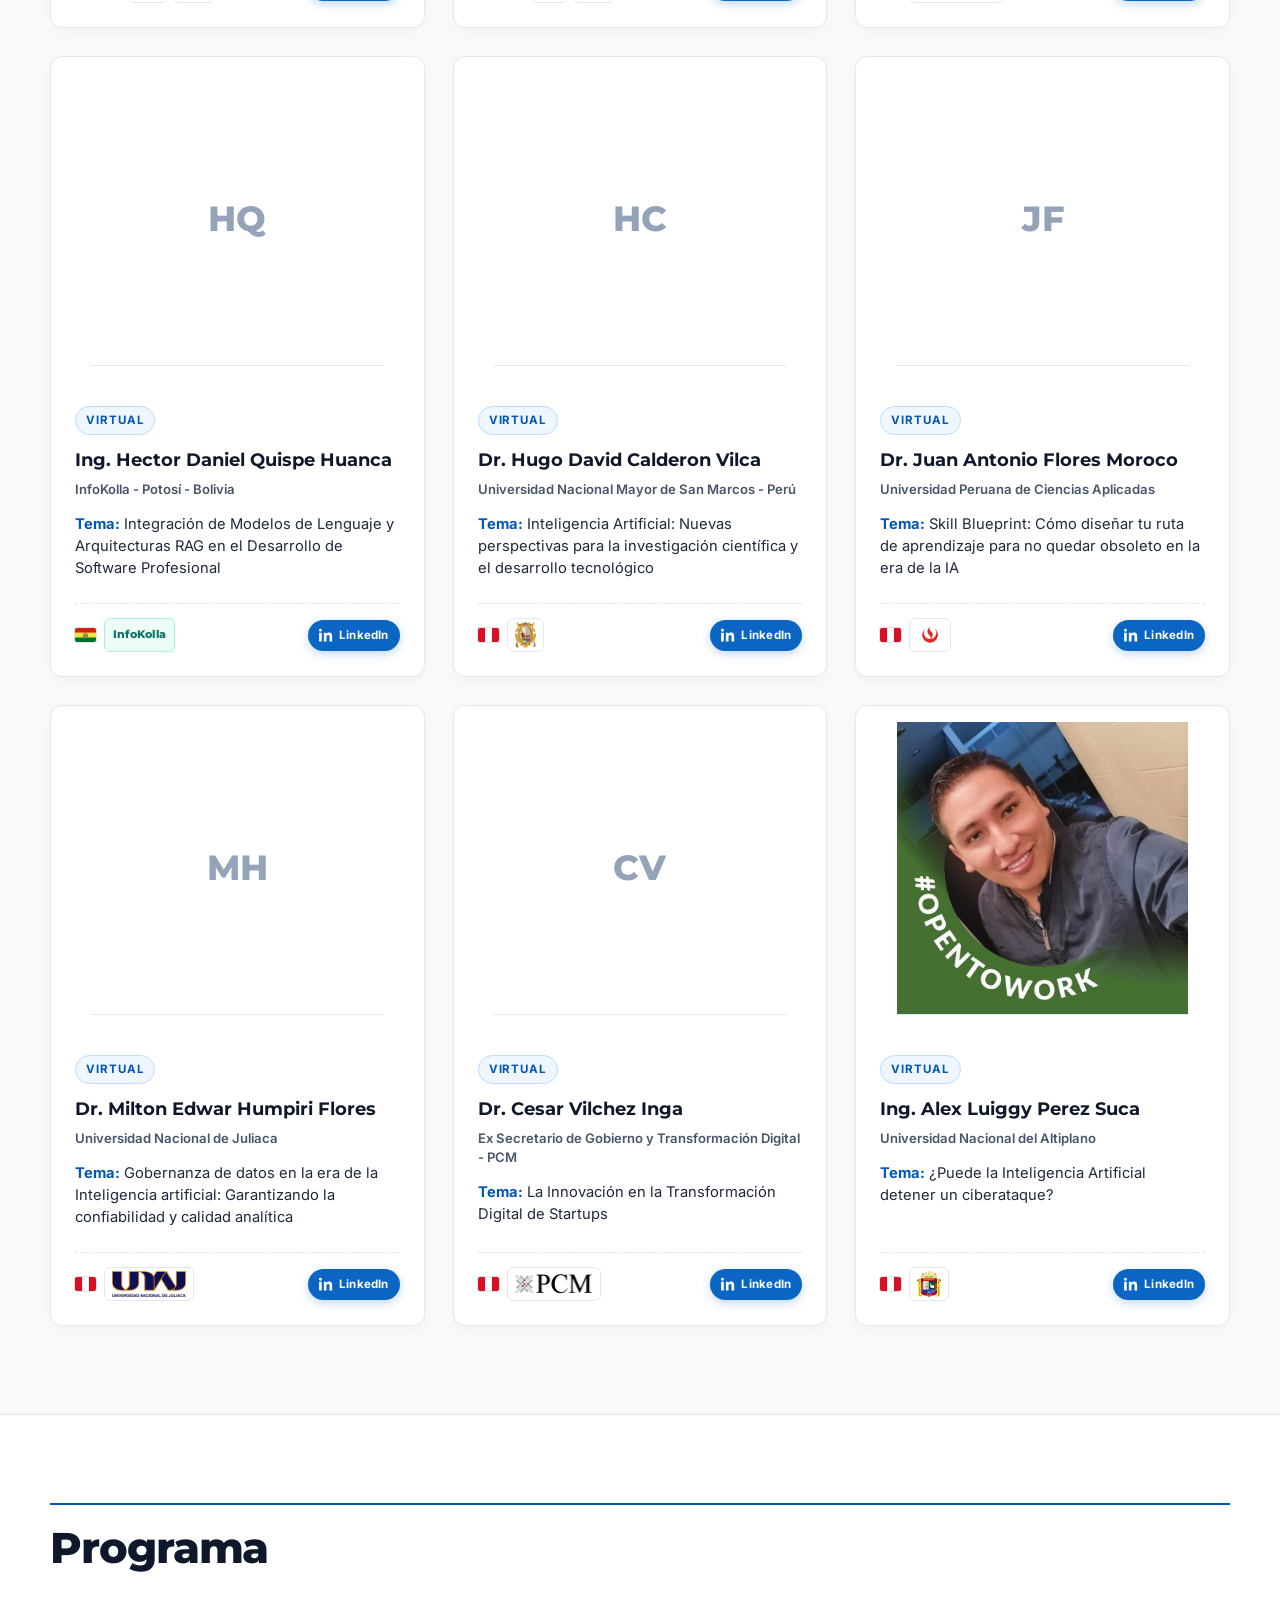
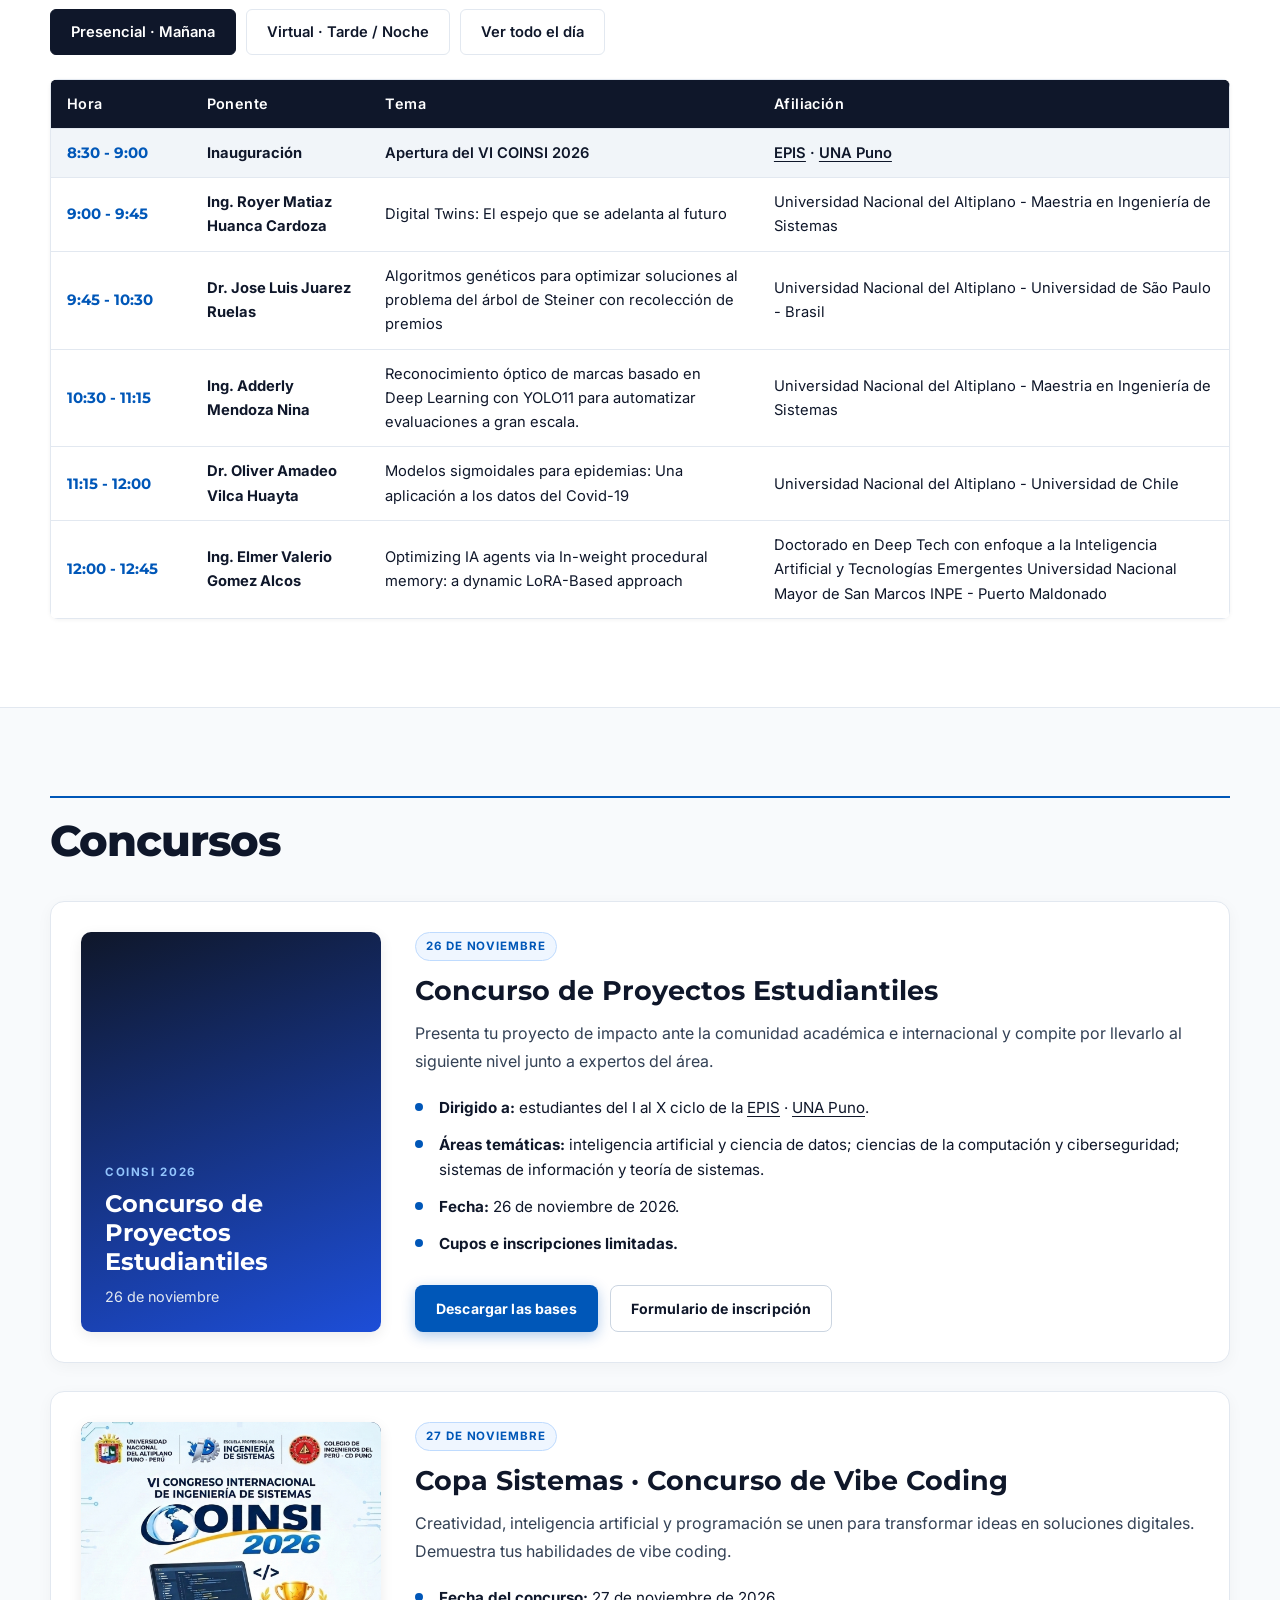
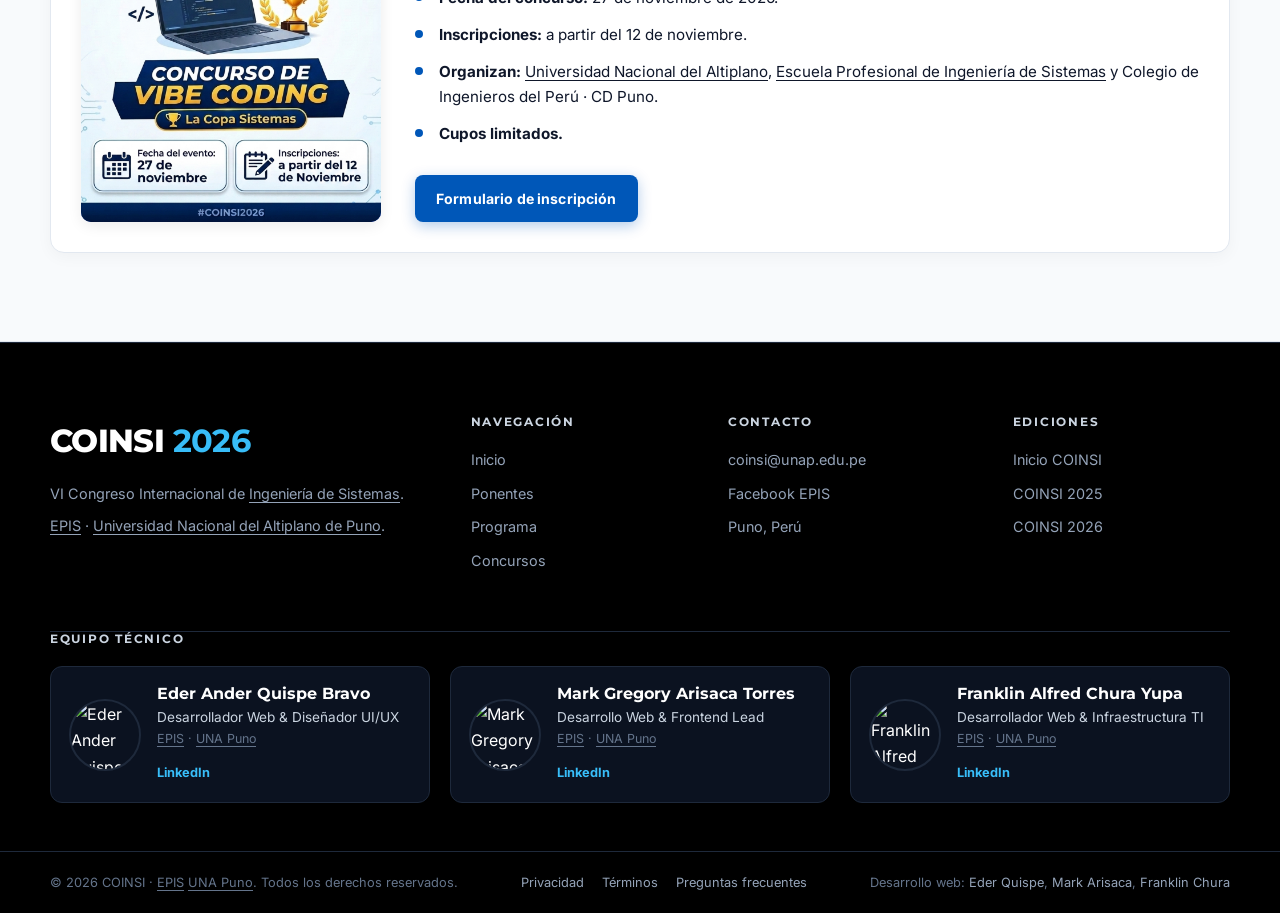
==== commit 930e5c26: "feat(coinsi2026): renombrar sección a Concursos y ampliar flyers en lightbox Publica las bases del c" ====
--- a/coinsi2026/index.html
+++ b/coinsi2026/index.html
@@ -10,7 +10,7 @@
     <link rel="preconnect" href="https://fonts.googleapis.com">
     <link rel="preconnect" href="https://fonts.gstatic.com" crossorigin>
     <link href="https://fonts.googleapis.com/css2?family=Montserrat:wght@400;500;600;700&family=Inter:wght@400;500;600;700&display=swap" rel="stylesheet">
-    <link rel="stylesheet" href="styles.css?v=4">
+    <link rel="stylesheet" href="styles.css?v=8">
 </head>
 <body>
     <a class="skip-link" href="#contenido">Saltar al contenido</a>
@@ -32,7 +32,7 @@
                 <a href="#inicio" class="is-active">Inicio</a>
                 <a href="#ponentes">Ponentes</a>
                 <a href="#programa">Programa</a>
-                <a href="#investigacion">Investigación</a>
+                <a href="#concursos">Concursos</a>
 
                 <details class="nav-dropdown">
                     <summary>Ediciones</summary>
@@ -794,12 +794,12 @@
         </section>
 
         <!-- ============================================================
-             INVESTIGACIÓN
+             CONCURSOS
              ============================================================ -->
-        <section class="section section--bone" id="investigacion">
+        <section class="section section--bone" id="concursos">
             <div class="wrap">
                 <div class="section-head">
-                    <h2>Investigación</h2>
+                    <h2>Concursos</h2>
                 </div>
 
                 <div class="research-grid">
@@ -827,7 +827,7 @@
                                 <li><strong>Cupos e inscripciones limitadas.</strong></li>
                             </ul>
                             <div class="event-actions">
-                                <a class="btn btn--primary" href="https://docs.google.com/document/d/1_8LwKCaFqCdU0_nECYTIHIFiPbLseOLj/edit?usp=sharing&amp;ouid=107835110607657890065&amp;rtpof=true&amp;sd=true" target="_blank" rel="noopener noreferrer">Descargar las bases</a>
+                                <a class="btn btn--primary" href="documentos/bases-concurso-proyectos-estudiantiles-2026.pdf" target="_blank" rel="noopener noreferrer">Descargar las bases</a>
                                 <a class="btn btn--ghost" href="https://forms.gle/sZXETeqWnS79Qee99" target="_blank" rel="noopener noreferrer">Formulario de inscripción</a>
                             </div>
                         </div>
@@ -857,7 +857,7 @@
                                 <li><strong>Cupos limitados.</strong></li>
                             </ul>
                             <div class="event-actions">
-                                <a class="btn btn--primary" href="mailto:coinsi@unap.edu.pe?subject=Inscripciones%20Copa%20Sistemas%202026">Consultar inscripciones</a>
+                                <a class="btn btn--primary" href="https://docs.google.com/forms/d/e/1FAIpQLSdI85r9lTqsEujJjVlNPkxVl7QiZfElVR98DqAKC-oUvLF6MQ/viewform" target="_blank" rel="noopener noreferrer">Formulario de inscripción</a>
                             </div>
                         </div>
                     </article>
@@ -880,7 +880,7 @@
                 <a href="#inicio">Inicio</a>
                 <a href="#ponentes">Ponentes</a>
                 <a href="#programa">Programa</a>
-                <a href="#investigacion">Investigación</a>
+                <a href="#concursos">Concursos</a>
             </div>
 
             <div class="footer-col">
@@ -1046,7 +1046,7 @@
 
             <details class="faq-item">
                 <summary>¿Puedo presentar un trabajo?</summary>
-                <p>Sí. El Concurso de Proyectos Estudiantiles está dirigido a estudiantes del I al X ciclo de la <a class="inline-link" href="https://sistemasunap.com.pe/" target="_blank" rel="noopener noreferrer">EPIS</a> y abarca inteligencia artificial y ciencia de datos, ciencias de la computación y ciberseguridad, y sistemas de información y teoría de sistemas. Las bases y el formulario de inscripción están disponibles en la sección Investigación.</p>
+                <p>Sí. El Concurso de Proyectos Estudiantiles está dirigido a estudiantes del I al X ciclo de la <a class="inline-link" href="https://sistemasunap.com.pe/" target="_blank" rel="noopener noreferrer">EPIS</a> y abarca inteligencia artificial y ciencia de datos, ciencias de la computación y ciberseguridad, y sistemas de información y teoría de sistemas. Las bases y el formulario de inscripción están disponibles en la sección Concursos.</p>
             </details>
 
             <details class="faq-item">
@@ -1061,6 +1061,6 @@
         </div>
     </dialog>
 
-    <script src="script.js"></script>
+    <script src="script.js?v=2"></script>
 </body>
 </html>
--- a/coinsi2026/styles.css
+++ b/coinsi2026/styles.css
@@ -650,12 +650,13 @@
 
 .countdown {
     padding: 28px;
-    background: rgba(15, 23, 42, 0.85);
-    backdrop-filter: blur(12px);
-    border: 1px solid rgba(255, 255, 255, 0.18);
+    background: rgba(15, 23, 42, 0.45);
+    backdrop-filter: blur(8px);
+    -webkit-backdrop-filter: blur(8px);
+    border: 1px solid rgba(255, 255, 255, 0.22);
     border-top: 4px solid var(--azul);
     border-radius: 12px;
-    box-shadow: 0 20px 40px rgba(0, 0, 0, 0.45);
+    box-shadow: 0 16px 36px rgba(0, 0, 0, 0.3);
 }
 
 .countdown-head {
@@ -1486,12 +1487,118 @@
     aspect-ratio: 3 / 4;
     background: linear-gradient(160deg, #0f172a 0%, #1d4ed8 100%);
     border-radius: 10px;
+    cursor: zoom-in;
+    box-shadow: 0 4px 14px rgba(0, 0, 0, 0.08);
+    transition: transform 0.25s ease, box-shadow 0.25s ease;
+}
+
+.event-flyer:hover {
+    transform: translateY(-4px) scale(1.02);
+    box-shadow: 0 12px 28px rgba(0, 0, 0, 0.18);
+}
+
+.event-flyer::after {
+    content: '🔍 Clic para ampliar';
+    position: absolute;
+    bottom: 8px;
+    right: 8px;
+    padding: 4px 8px;
+    background: rgba(15, 23, 42, 0.75);
+    backdrop-filter: blur(4px);
+    -webkit-backdrop-filter: blur(4px);
+    border-radius: 6px;
+    font-size: 0.72rem;
+    font-weight: 600;
+    color: #ffffff;
+    opacity: 0;
+    pointer-events: none;
+    transition: opacity 0.2s ease;
+}
+
+.event-flyer:hover::after {
+    opacity: 1;
 }
 
 .event-flyer img {
     width: 100%;
     height: 100%;
     object-fit: cover;
+    display: block;
+}
+
+/* Lightbox Modal para Flyers */
+.flyer-lightbox {
+    position: fixed;
+    inset: 0;
+    z-index: 9999;
+    display: flex;
+    align-items: center;
+    justify-content: center;
+    background: rgba(15, 23, 42, 0.88);
+    backdrop-filter: blur(8px);
+    -webkit-backdrop-filter: blur(8px);
+    opacity: 0;
+    visibility: hidden;
+    transition: opacity 0.25s ease, visibility 0.25s ease;
+    padding: 20px;
+    cursor: zoom-out;
+}
+
+.flyer-lightbox.is-open {
+    opacity: 1;
+    visibility: visible;
+}
+
+.flyer-lightbox-content {
+    position: relative;
+    max-width: 90vw;
+    max-height: 90vh;
+    display: flex;
+    align-items: center;
+    justify-content: center;
+    transform: scale(0.92);
+    transition: transform 0.25s ease;
+    cursor: default;
+}
+
+.flyer-lightbox.is-open .flyer-lightbox-content {
+    transform: scale(1);
+}
+
+.flyer-lightbox-img {
+    max-width: 100%;
+    max-height: 90vh;
+    width: auto;
+    height: auto;
+    object-fit: contain;
+    border-radius: 12px;
+    box-shadow: 0 25px 50px -12px rgba(0, 0, 0, 0.75);
+    background: #0f172a;
+}
+
+.flyer-lightbox-close {
+    position: absolute;
+    top: -16px;
+    right: -16px;
+    width: 38px;
+    height: 38px;
+    border-radius: 50%;
+    background: #0f172a;
+    border: 2px solid rgba(255, 255, 255, 0.3);
+    color: #ffffff;
+    display: flex;
+    align-items: center;
+    justify-content: center;
+    font-size: 1.25rem;
+    font-weight: 700;
+    cursor: pointer;
+    box-shadow: 0 4px 12px rgba(0, 0, 0, 0.4);
+    transition: background 0.2s ease, transform 0.2s ease;
+}
+
+.flyer-lightbox-close:hover {
+    background: #e11d48;
+    transform: scale(1.1);
 }
 
 .event-flyer.is-missing img {
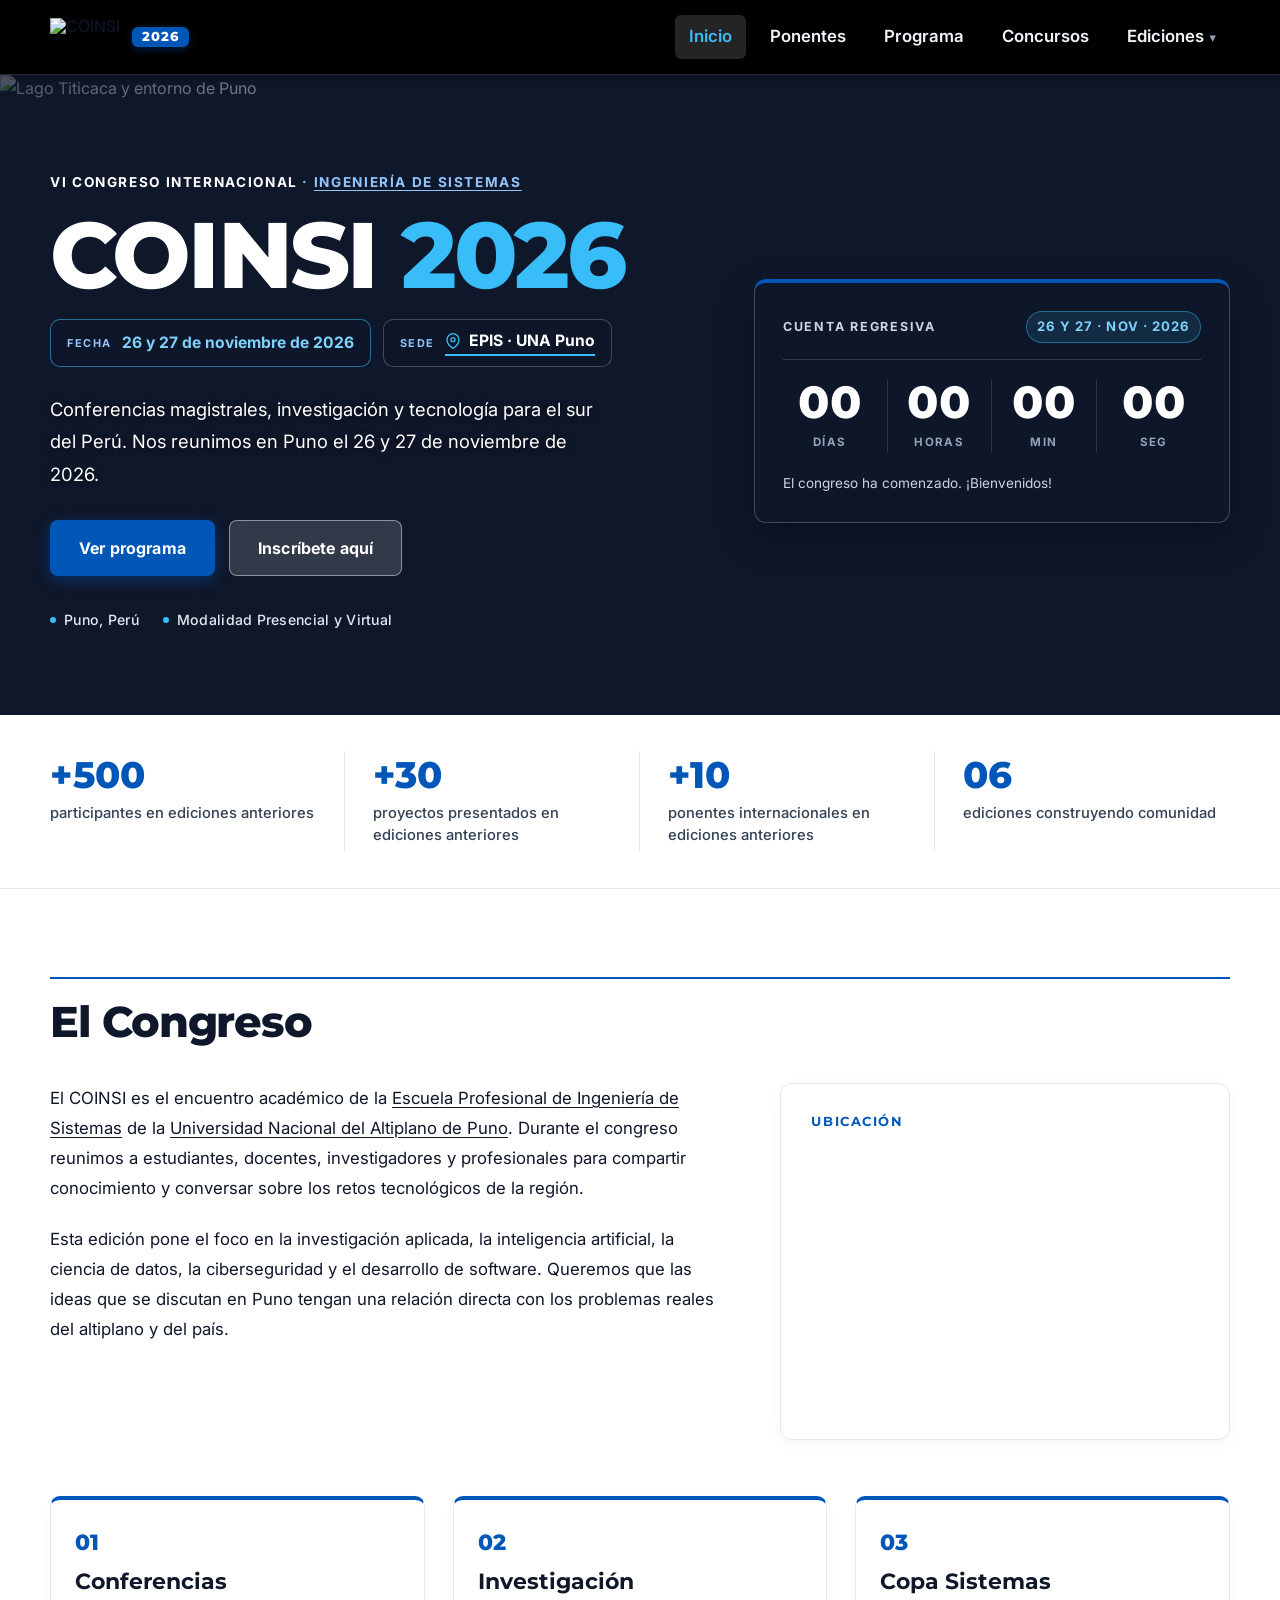
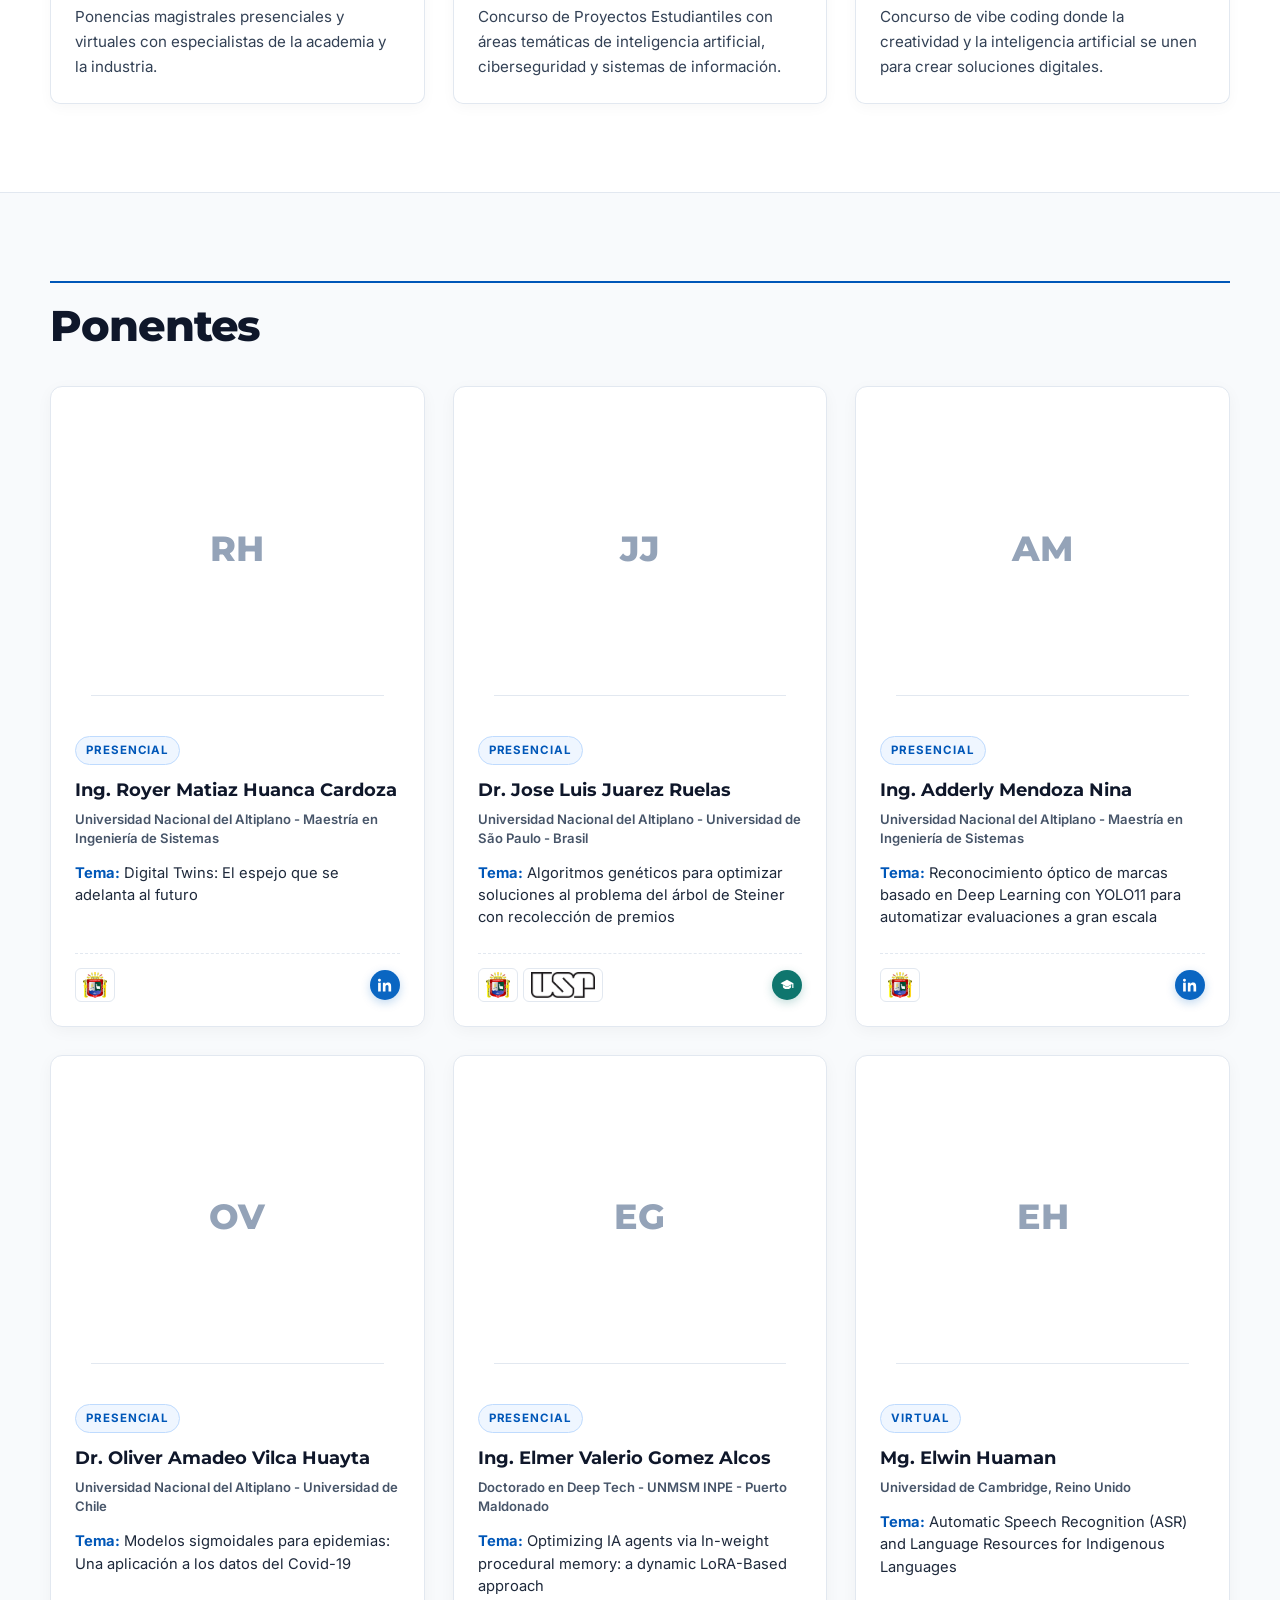
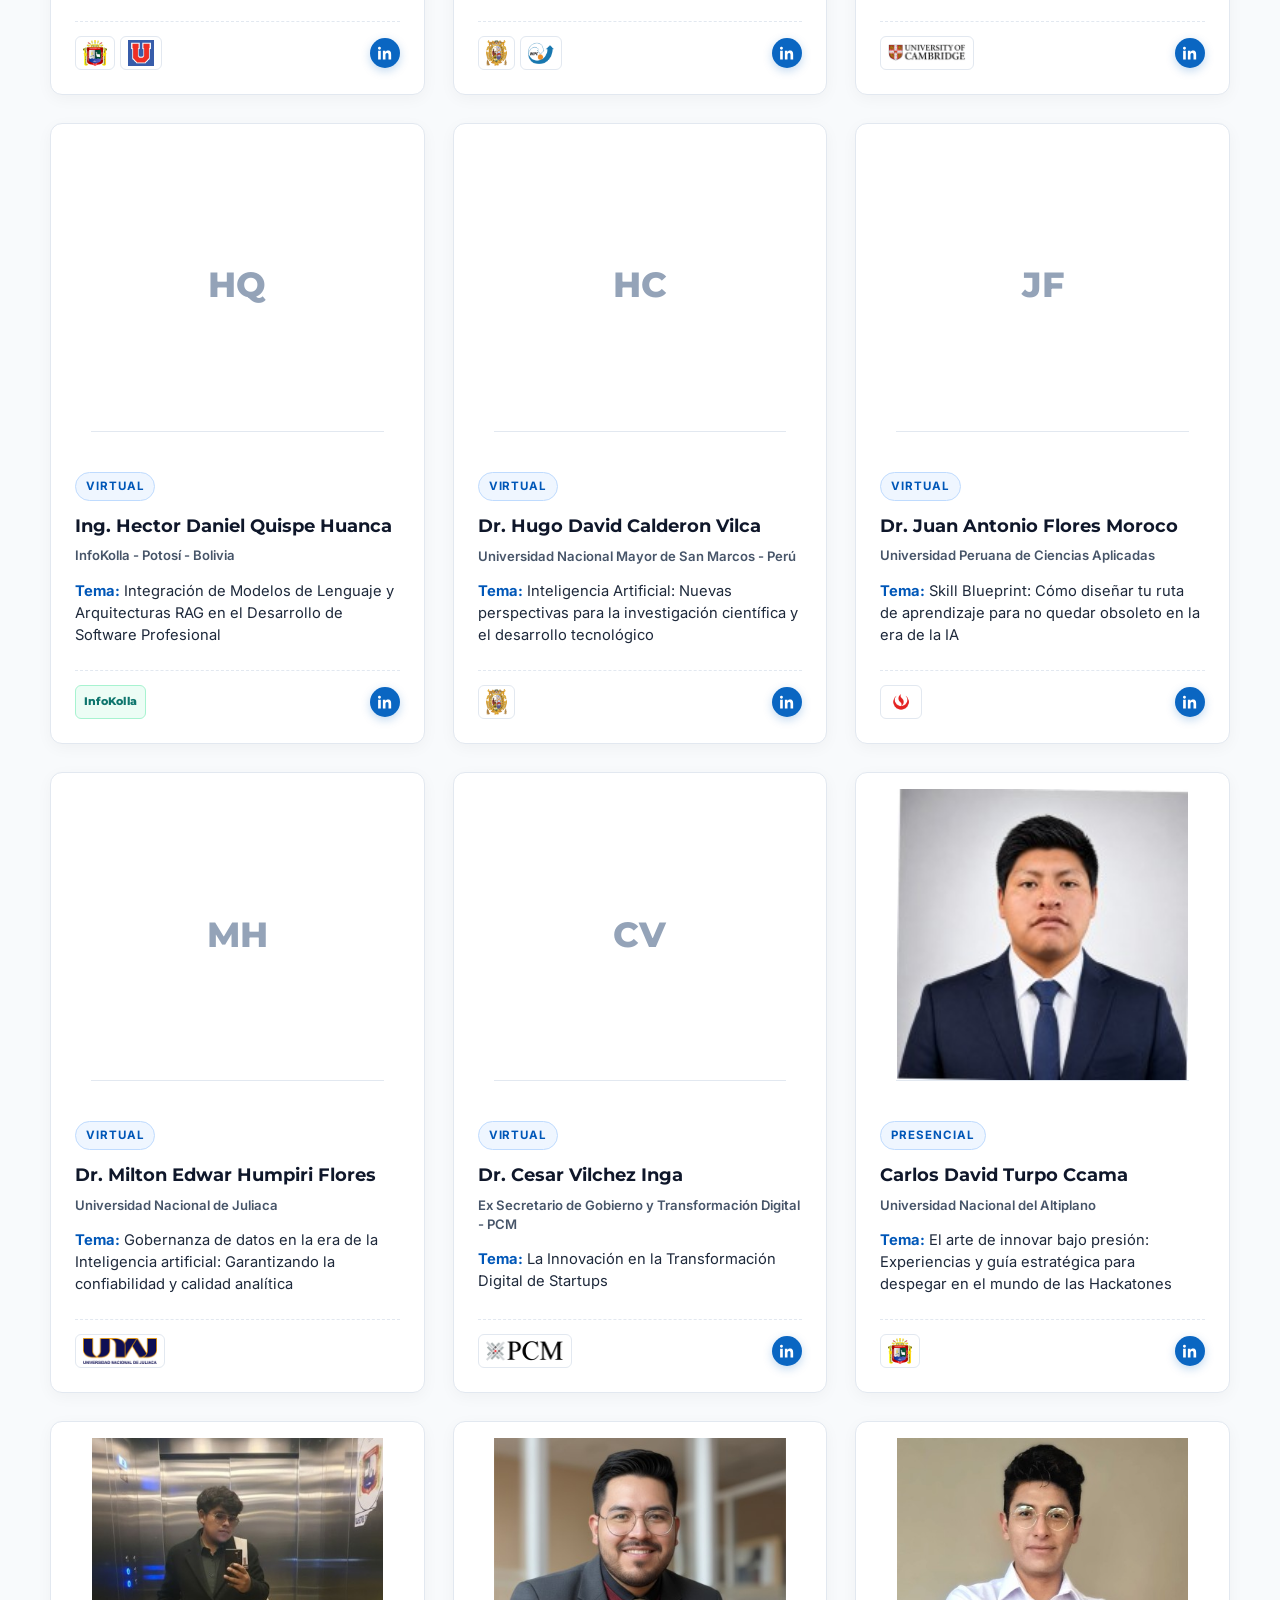
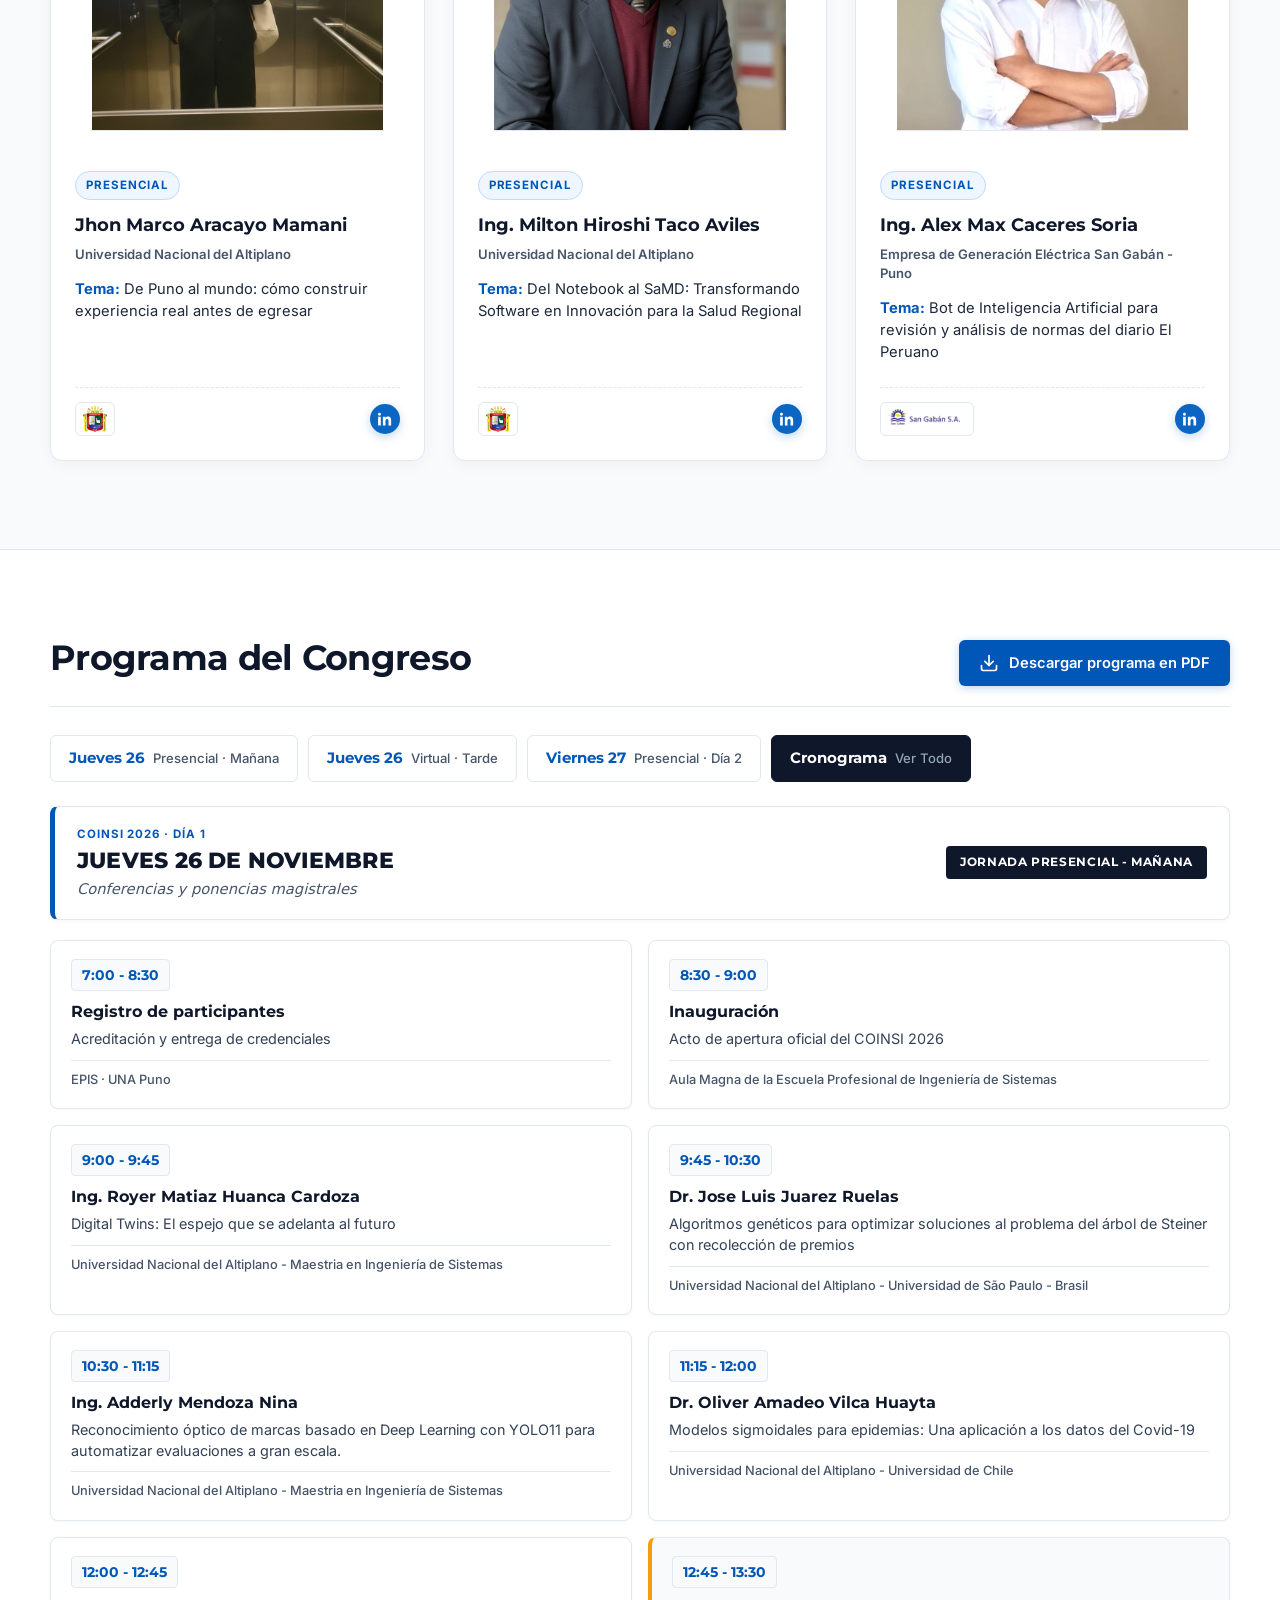
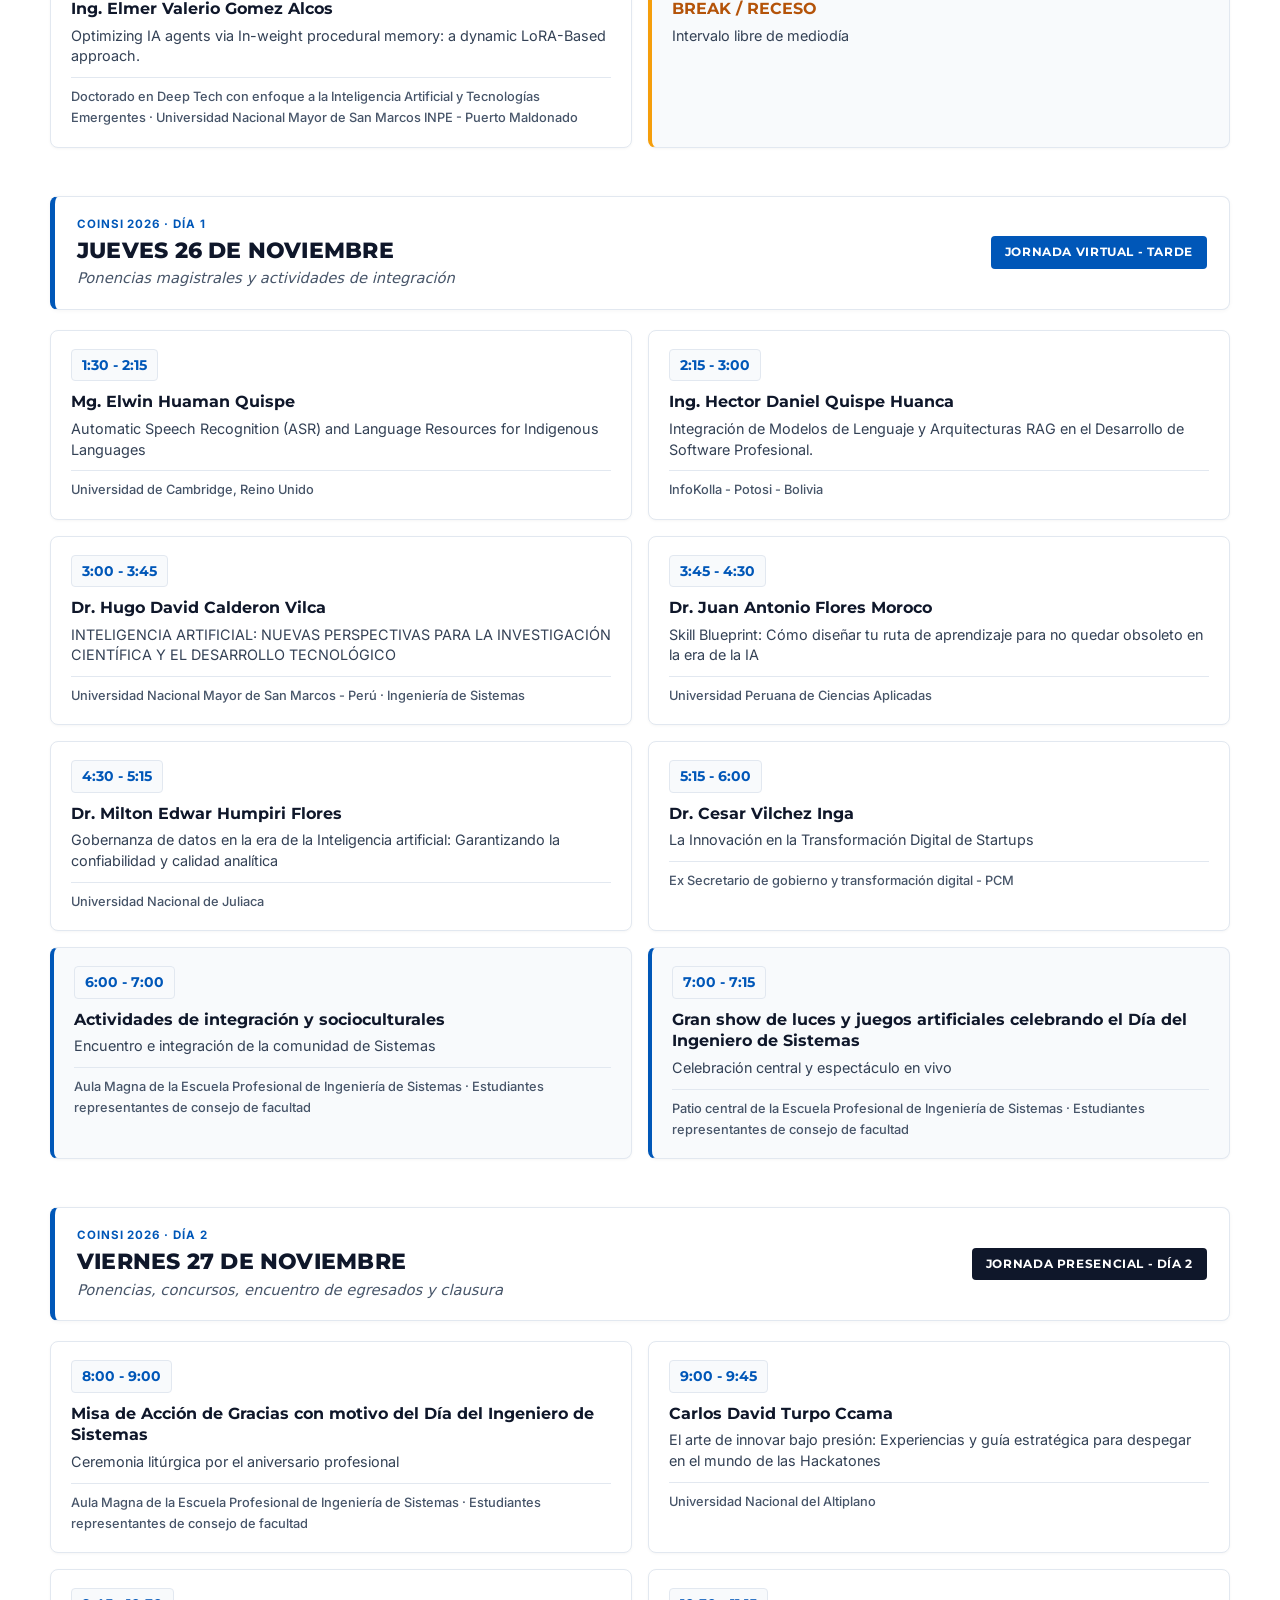
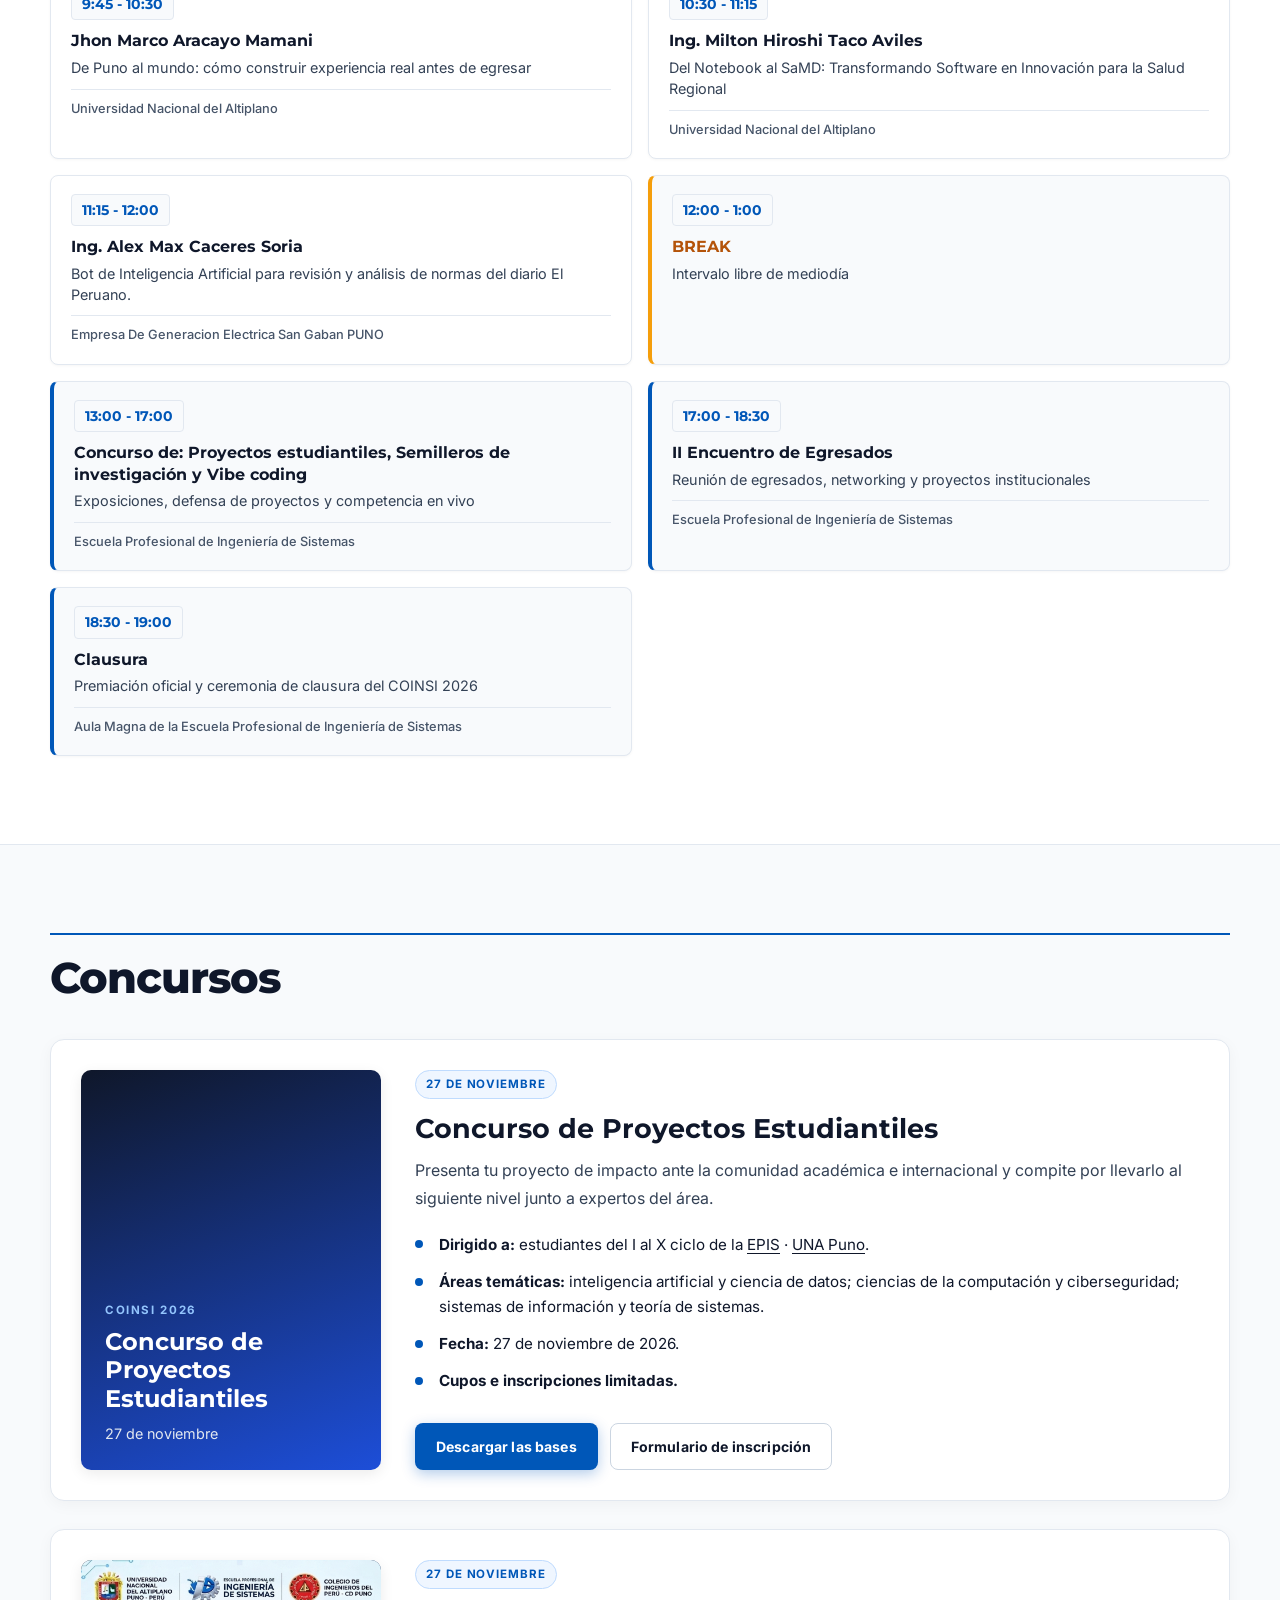
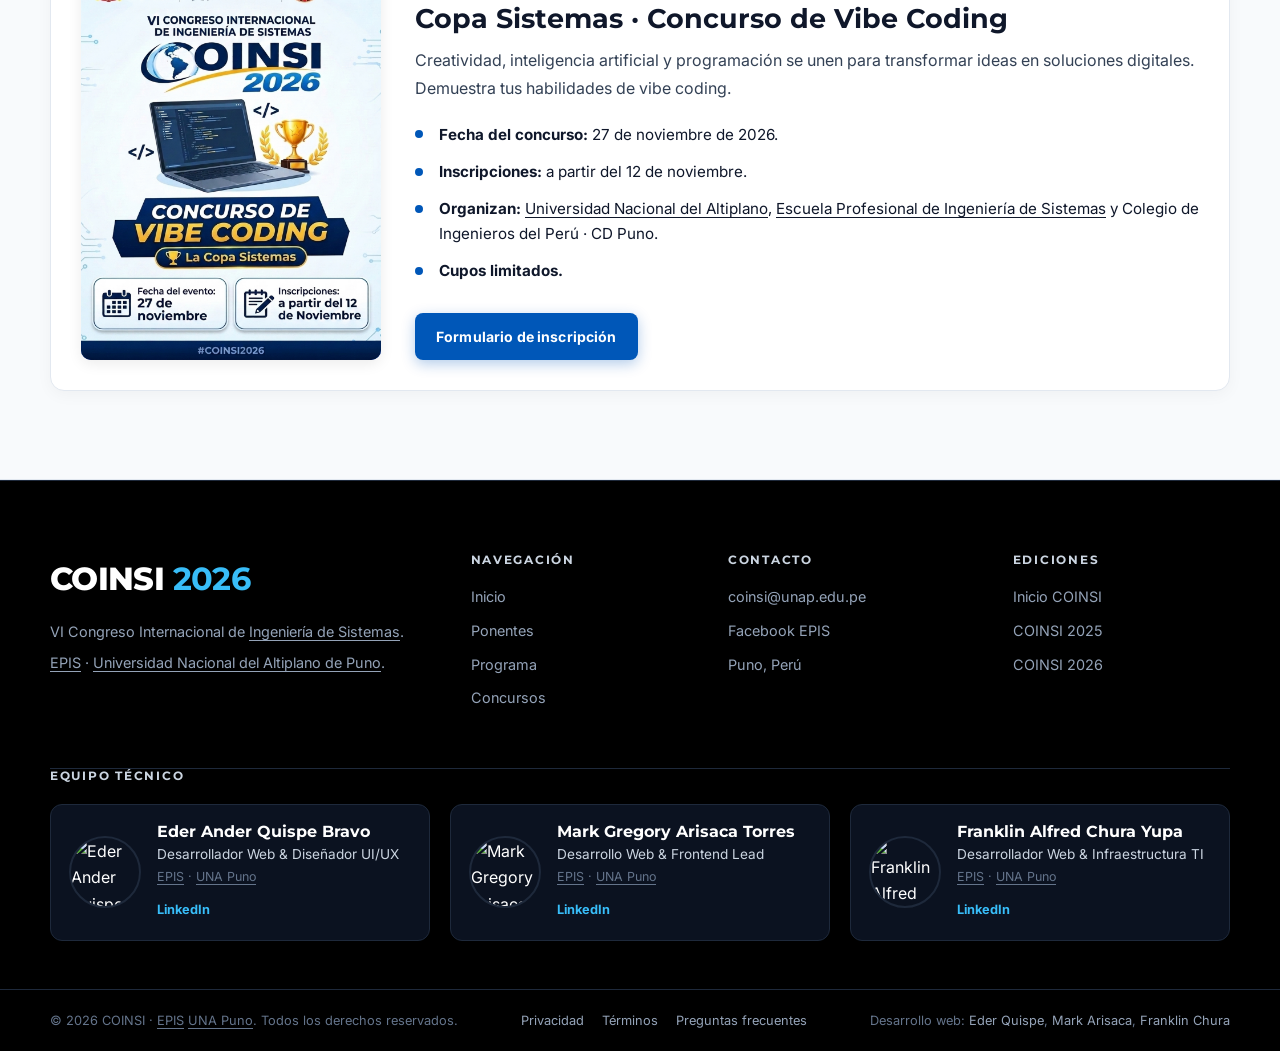
==== commit c791fead: "feat(programa): reestructurar cronograma segun PDF oficial, ajustar portada y enlaces de inscripcion" ====
--- a/coinsi2026/index.html
+++ b/coinsi2026/index.html
@@ -4,13 +4,13 @@
     <meta charset="UTF-8">
     <meta name="viewport" content="width=device-width, initial-scale=1">
     <title>COINSI 2026 · VI Congreso Internacional de Ingeniería de Sistemas</title>
-    <meta name="description" content="COINSI 2026, VI Congreso Internacional de Ingeniería de Sistemas. Conferencias, investigación y tecnología en la EPIS - Universidad Nacional del Altiplano de Puno. 22 de noviembre de 2026.">
+    <meta name="description" content="COINSI 2026, VI Congreso Internacional de Ingeniería de Sistemas. Conferencias, investigación y tecnología en la EPIS - Universidad Nacional del Altiplano de Puno. 26 y 27 de noviembre de 2026.">
     <meta name="theme-color" content="#191714">
     <link rel="icon" href="favicon.svg" type="image/svg+xml">
     <link rel="preconnect" href="https://fonts.googleapis.com">
     <link rel="preconnect" href="https://fonts.gstatic.com" crossorigin>
     <link href="https://fonts.googleapis.com/css2?family=Montserrat:wght@400;500;600;700&family=Inter:wght@400;500;600;700&display=swap" rel="stylesheet">
-    <link rel="stylesheet" href="styles.css?v=8">
+    <link rel="stylesheet" href="styles.css?v=11">
 </head>
 <body>
     <a class="skip-link" href="#contenido">Saltar al contenido</a>
@@ -60,7 +60,7 @@
                     <ul class="hero-keyfacts">
                         <li class="hero-keyfact hero-keyfact--date">
                             <span class="hero-keyfact-label">Fecha</span>
-                            <strong>26 de noviembre de 2026</strong>
+                            <strong>26 y 27 de noviembre de 2026</strong>
                         </li>
                         <li class="hero-keyfact hero-keyfact--place">
                             <span class="hero-keyfact-label">Sede</span>
@@ -77,12 +77,12 @@
 
                     <p class="hero-lead">
                         Conferencias magistrales, investigación y tecnología para el sur del Perú.
-                        Nos reunimos en Puno el 26 de noviembre de 2026.
+                        Nos reunimos en Puno el 26 y 27 de noviembre de 2026.
                     </p>
 
                     <div class="hero-actions">
                         <a href="#programa" class="btn btn--primary">Ver programa</a>
-                        <a href="#congreso" class="btn btn--ghost">Conocer el congreso</a>
+                        <a href="https://cursos.ciis-cippuno.org.pe/genesis/create/40" class="btn btn--ghost" target="_blank" rel="noopener noreferrer">Inscríbete aquí</a>
                     </div>
 
                     <ul class="hero-meta">
@@ -94,7 +94,7 @@
                 <aside class="countdown" aria-labelledby="countdown-title">
                     <div class="countdown-head">
                         <h2 id="countdown-title">Cuenta regresiva</h2>
-                        <span>26 · NOV · 2026</span>
+                        <span>26 Y 27 · NOV · 2026</span>
                     </div>
 
                     <div class="countdown-grid" aria-hidden="true">
@@ -117,10 +117,9 @@
                     </div>
 
                     <p class="countdown-note">Inicio del congreso · 08:30 h (GMT-5)</p>
-                    <a class="countdown-link" href="#programa">Consultar el programa <span aria-hidden="true">→</span></a>
                 </aside>
 
-                <p class="sr-only">El COINSI 2026 inicia el 26 de noviembre de 2026 a las 08:30, hora de Perú.</p>
+                <p class="sr-only">El COINSI 2026 se realiza el 26 y 27 de noviembre de 2026. Inicia el 26 a las 08:30, hora de Perú.</p>
             </div>
         </section>
 
@@ -176,27 +175,19 @@
                     </div>
 
                     <aside class="fact-card">
-                        <h3>Datos del evento</h3>
-                        <dl>
-                            <div>
-                                <dt>Fecha</dt>
-                                <dd>26 de noviembre de 2026</dd>
-                            </div>
-                            <div>
-                                <dt>Sede</dt>
-                                <dd>
-                                    <a class="fact-link" href="https://www.google.com/maps/search/?api=1&amp;query=Escuela+Profesional+de+Ingenier%C3%ADa+de+Sistemas+UNA+Puno" target="_blank" rel="noopener noreferrer">EPIS · UNA Puno</a>
-                                </dd>
-                            </div>
-                            <div>
-                                <dt>Ciudad</dt>
-                                <dd>Puno, Perú</dd>
-                            </div>
-                            <div>
-                                <dt>Modalidad</dt>
-                                <dd>Presencial y Virtual</dd>
-                            </div>
-                        </dl>
+                        <h3>Ubicación</h3>
+
+                        <div class="fact-map">
+                            <iframe
+                                src="https://www.google.com/maps/embed?pb=!1m14!1m8!1m3!1d3838.6200679823905!2d-70.018194!3d-15.823975!3m2!1i1024!2i768!4f13.1!3m3!1m2!1s0x915d69b0873e4761%3A0x2de8067c73e95b58!2sE.P.%20Ingenier%C3%ADa%20de%20Sistemas%20UNAP%20(Pab.%20Antiguo)!5e0!3m2!1ses-419!2sus!4v1794963740881!5m2!1ses-419!2sus"
+                                title="Ubicación de la Escuela Profesional de Ingeniería de Sistemas de la UNA Puno en Google Maps"
+                                width="600"
+                                height="450"
+                                style="border:0;"
+                                allowfullscreen
+                                loading="lazy"
+                                referrerpolicy="strict-origin-when-cross-origin"></iframe>
+                        </div>
                     </aside>
                 </div>
 
@@ -241,16 +232,12 @@
                             <p class="speaker-affiliation">Universidad Nacional del Altiplano - Maestría en Ingeniería de Sistemas</p>
                             <div class="speaker-meta">
                                 <div class="speaker-origin">
-                                    <span class="speaker-flags">
-                                        <img src="imagenes/instituciones/flag-pe.png" alt="Perú" title="Perú">
-                                    </span>
                                     <span class="speaker-logos">
                                         <span class="speaker-logo" title="Universidad Nacional del Altiplano"><img src="imagenes/instituciones/unap.png" alt="Universidad Nacional del Altiplano" loading="lazy"></span>
                                     </span>
                                 </div>
-                                <a class="speaker-social" href="https://pe.linkedin.com/in/royer-matiaz-huanca-cardoza-7710182b5" target="_blank" rel="noopener noreferrer" aria-label="LinkedIn de Royer Matiaz Huanca Cardoza">
+                                <a class="speaker-social speaker-social--icon" href="https://pe.linkedin.com/in/royer-matiaz-huanca-cardoza-7710182b5" target="_blank" rel="noopener noreferrer" aria-label="LinkedIn de Royer Matiaz Huanca Cardoza">
                                     <svg width="14" height="14" viewBox="0 0 24 24" fill="currentColor" aria-hidden="true"><path d="M4.98 3.5A2.5 2.5 0 1 1 0 3.5a2.5 2.5 0 0 1 4.98 0ZM.22 8.16h4.56V23H.22V8.16Zm8.12 0h4.37v2.03h.06c.61-1.16 2.1-2.38 4.32-2.38 4.62 0 5.47 3.04 5.47 6.99V23h-4.56v-7.19c0-1.72-.03-3.93-2.39-3.93-2.4 0-2.77 1.87-2.77 3.8V23H8.34V8.16Z"/></svg>
-                                    LinkedIn
                                 </a>
                             </div>
                             <p class="speaker-topic"><strong>Tema:</strong> Digital Twins: El espejo que se adelanta al futuro</p>
@@ -268,18 +255,13 @@
                             <p class="speaker-affiliation">Universidad Nacional del Altiplano - Universidad de São Paulo - Brasil</p>
                             <div class="speaker-meta">
                                 <div class="speaker-origin">
-                                    <span class="speaker-flags">
-                                        <img src="imagenes/instituciones/flag-pe.png" alt="Perú" title="Perú">
-                                        <img src="imagenes/instituciones/flag-br.png" alt="Brasil" title="Brasil">
-                                    </span>
                                     <span class="speaker-logos">
                                         <span class="speaker-logo" title="Universidad Nacional del Altiplano"><img src="imagenes/instituciones/unap.png" alt="Universidad Nacional del Altiplano" loading="lazy"></span>
                                         <span class="speaker-logo" title="Universidade de São Paulo"><img src="imagenes/instituciones/usp.png" alt="Universidade de São Paulo" loading="lazy"></span>
                                     </span>
                                 </div>
-                                <a class="speaker-social speaker-social--academic" href="https://scholar.google.com/citations?user=KqSXFTIAAAAJ&amp;hl=es" target="_blank" rel="noopener noreferrer" aria-label="Perfil de Google Scholar de Jose Luis Juarez Ruelas">
+                                <a class="speaker-social speaker-social--academic speaker-social--icon" href="https://scholar.google.com/citations?user=KqSXFTIAAAAJ&amp;hl=es" target="_blank" rel="noopener noreferrer" aria-label="Perfil de Google Scholar de Jose Luis Juarez Ruelas">
                                     <svg width="14" height="14" viewBox="0 0 24 24" fill="currentColor" aria-hidden="true"><path d="M12 3 1 9l11 6 9-4.91V17h2V9L12 3Zm0 13-7-4v3.5c0 1.93 3.13 3.5 7 3.5s7-1.57 7-3.5V12l-7 4Z"/></svg>
-                                    Google Scholar
                                 </a>
                             </div>
                             <p class="speaker-topic"><strong>Tema:</strong> Algoritmos genéticos para optimizar soluciones al problema del árbol de Steiner con recolección de premios</p>
@@ -297,16 +279,12 @@
                             <p class="speaker-affiliation">Universidad Nacional del Altiplano - Maestría en Ingeniería de Sistemas</p>
                             <div class="speaker-meta">
                                 <div class="speaker-origin">
-                                    <span class="speaker-flags">
-                                        <img src="imagenes/instituciones/flag-pe.png" alt="Perú" title="Perú">
-                                    </span>
                                     <span class="speaker-logos">
                                         <span class="speaker-logo" title="Universidad Nacional del Altiplano"><img src="imagenes/instituciones/unap.png" alt="Universidad Nacional del Altiplano" loading="lazy"></span>
                                     </span>
                                 </div>
-                                <a class="speaker-social" href="https://pe.linkedin.com/in/adderly-mendoza-nina-1407702a5" target="_blank" rel="noopener noreferrer" aria-label="LinkedIn de Adderly Mendoza Nina">
+                                <a class="speaker-social speaker-social--icon" href="https://pe.linkedin.com/in/adderly-mendoza-nina-1407702a5" target="_blank" rel="noopener noreferrer" aria-label="LinkedIn de Adderly Mendoza Nina">
                                     <svg width="14" height="14" viewBox="0 0 24 24" fill="currentColor" aria-hidden="true"><path d="M4.98 3.5A2.5 2.5 0 1 1 0 3.5a2.5 2.5 0 0 1 4.98 0ZM.22 8.16h4.56V23H.22V8.16Zm8.12 0h4.37v2.03h.06c.61-1.16 2.1-2.38 4.32-2.38 4.62 0 5.47 3.04 5.47 6.99V23h-4.56v-7.19c0-1.72-.03-3.93-2.39-3.93-2.4 0-2.77 1.87-2.77 3.8V23H8.34V8.16Z"/></svg>
-                                    LinkedIn
                                 </a>
                             </div>
                             <p class="speaker-topic"><strong>Tema:</strong> Reconocimiento óptico de marcas basado en Deep Learning con YOLO11 para automatizar evaluaciones a gran escala</p>
@@ -324,18 +302,13 @@
                             <p class="speaker-affiliation">Universidad Nacional del Altiplano - Universidad de Chile</p>
                             <div class="speaker-meta">
                                 <div class="speaker-origin">
-                                    <span class="speaker-flags">
-                                        <img src="imagenes/instituciones/flag-pe.png" alt="Perú" title="Perú">
-                                        <img src="imagenes/instituciones/flag-cl.png" alt="Chile" title="Chile">
-                                    </span>
                                     <span class="speaker-logos">
                                         <span class="speaker-logo" title="Universidad Nacional del Altiplano"><img src="imagenes/instituciones/unap.png" alt="Universidad Nacional del Altiplano" loading="lazy"></span>
                                         <span class="speaker-logo" title="Universidad de Chile"><img src="imagenes/instituciones/uchile.png" alt="Universidad de Chile" loading="lazy"></span>
                                     </span>
                                 </div>
-                                <a class="speaker-social" href="https://pe.linkedin.com/in/oliver-amadeo-vilca-huayta" target="_blank" rel="noopener noreferrer" aria-label="LinkedIn de Oliver Amadeo Vilca Huayta">
+                                <a class="speaker-social speaker-social--icon" href="https://pe.linkedin.com/in/oliver-amadeo-vilca-huayta" target="_blank" rel="noopener noreferrer" aria-label="LinkedIn de Oliver Amadeo Vilca Huayta">
                                     <svg width="14" height="14" viewBox="0 0 24 24" fill="currentColor" aria-hidden="true"><path d="M4.98 3.5A2.5 2.5 0 1 1 0 3.5a2.5 2.5 0 0 1 4.98 0ZM.22 8.16h4.56V23H.22V8.16Zm8.12 0h4.37v2.03h.06c.61-1.16 2.1-2.38 4.32-2.38 4.62 0 5.47 3.04 5.47 6.99V23h-4.56v-7.19c0-1.72-.03-3.93-2.39-3.93-2.4 0-2.77 1.87-2.77 3.8V23H8.34V8.16Z"/></svg>
-                                    LinkedIn
                                 </a>
                             </div>
                             <p class="speaker-topic"><strong>Tema:</strong> Modelos sigmoidales para epidemias: Una aplicación a los datos del Covid-19</p>
@@ -353,18 +326,13 @@
                             <p class="speaker-affiliation">Doctorado en Deep Tech - UNMSM INPE - Puerto Maldonado</p>
                             <div class="speaker-meta">
                                 <div class="speaker-origin">
-                                    <span class="speaker-flags">
-                                        <img src="imagenes/instituciones/flag-pe.png" alt="Perú" title="Perú">
-                                        <img src="imagenes/instituciones/flag-br.png" alt="Brasil" title="Brasil">
-                                    </span>
                                     <span class="speaker-logos">
                                         <span class="speaker-logo" title="Universidad Nacional Mayor de San Marcos"><img src="imagenes/instituciones/unmsm.png" alt="Universidad Nacional Mayor de San Marcos" loading="lazy"></span>
                                         <span class="speaker-logo" title="Instituto Nacional de Pesquisas Espaciais"><img src="imagenes/instituciones/inpe.png" alt="Instituto Nacional de Pesquisas Espaciais" loading="lazy"></span>
                                     </span>
                                 </div>
-                                <a class="speaker-social" href="https://pe.linkedin.com/in/valeriogomez" target="_blank" rel="noopener noreferrer" aria-label="LinkedIn de Elmer Valerio Gomez Alcos">
+                                <a class="speaker-social speaker-social--icon" href="https://pe.linkedin.com/in/valeriogomez" target="_blank" rel="noopener noreferrer" aria-label="LinkedIn de Elmer Valerio Gomez Alcos">
                                     <svg width="14" height="14" viewBox="0 0 24 24" fill="currentColor" aria-hidden="true"><path d="M4.98 3.5A2.5 2.5 0 1 1 0 3.5a2.5 2.5 0 0 1 4.98 0ZM.22 8.16h4.56V23H.22V8.16Zm8.12 0h4.37v2.03h.06c.61-1.16 2.1-2.38 4.32-2.38 4.62 0 5.47 3.04 5.47 6.99V23h-4.56v-7.19c0-1.72-.03-3.93-2.39-3.93-2.4 0-2.77 1.87-2.77 3.8V23H8.34V8.16Z"/></svg>
-                                    LinkedIn
                                 </a>
                             </div>
                             <p class="speaker-topic"><strong>Tema:</strong> Optimizing IA agents via In-weight procedural memory: a dynamic LoRA-Based approach</p>
@@ -373,28 +341,24 @@
 
                     <article class="speaker-card">
                         <figure class="speaker-portrait">
-                            <img class="speaker-photo" src="imagenes/ponentes/elwin-huaman.jpg" alt="Mg. Elwin Huaman Quispe" loading="lazy">
+                            <img class="speaker-photo" src="imagenes/ponentes/elwin-huaman.jpg" alt="Mg. Elwin Huaman" loading="lazy">
                             <span class="speaker-initials" aria-hidden="true">EH</span>
                         </figure>
                         <div class="speaker-body">
                             <span class="tag">Virtual</span>
-                            <h3>Mg. Elwin Huaman Quispe</h3>
+                            <h3>Mg. Elwin Huaman</h3>
                             <p class="speaker-affiliation">Universidad de Cambridge, Reino Unido</p>
                             <div class="speaker-meta">
                                 <div class="speaker-origin">
-                                    <span class="speaker-flags">
-                                        <img src="imagenes/instituciones/flag-gb.png" alt="Reino Unido" title="Reino Unido">
-                                    </span>
                                     <span class="speaker-logos">
                                         <span class="speaker-logo" title="University of Cambridge"><img src="imagenes/instituciones/cambridge.png" alt="University of Cambridge" loading="lazy"></span>
                                     </span>
                                 </div>
-                                <a class="speaker-social" href="https://uk.linkedin.com/in/elwinhuaman" target="_blank" rel="noopener noreferrer" aria-label="LinkedIn de Elwin Huaman Quispe">
+                                <a class="speaker-social speaker-social--icon" href="https://uk.linkedin.com/in/elwinhuaman" target="_blank" rel="noopener noreferrer" aria-label="LinkedIn de Elwin Huaman">
                                     <svg width="14" height="14" viewBox="0 0 24 24" fill="currentColor" aria-hidden="true"><path d="M4.98 3.5A2.5 2.5 0 1 1 0 3.5a2.5 2.5 0 0 1 4.98 0ZM.22 8.16h4.56V23H.22V8.16Zm8.12 0h4.37v2.03h.06c.61-1.16 2.1-2.38 4.32-2.38 4.62 0 5.47 3.04 5.47 6.99V23h-4.56v-7.19c0-1.72-.03-3.93-2.39-3.93-2.4 0-2.77 1.87-2.77 3.8V23H8.34V8.16Z"/></svg>
-                                    LinkedIn
                                 </a>
                             </div>
-                            <p class="speaker-topic"><strong>Modalidad:</strong> Ponencia magistral virtual</p>
+                            <p class="speaker-topic"><strong>Tema:</strong> Automatic Speech Recognition (ASR) and Language Resources for Indigenous Languages</p>
                         </div>
                     </article>
 
@@ -409,16 +373,12 @@
                             <p class="speaker-affiliation">InfoKolla - Potosí - Bolivia</p>
                             <div class="speaker-meta">
                                 <div class="speaker-origin">
-                                    <span class="speaker-flags">
-                                        <img src="imagenes/instituciones/flag-bo.png" alt="Bolivia" title="Bolivia">
-                                    </span>
                                     <span class="speaker-logos">
                                         <span class="speaker-logo speaker-logo--text" title="InfoKolla">InfoKolla</span>
                                     </span>
                                 </div>
-                                <a class="speaker-social" href="https://www.linkedin.com/in/hector-d-quispe-h-b86065202" target="_blank" rel="noopener noreferrer" aria-label="LinkedIn de Hector Daniel Quispe Huanca">
+                                <a class="speaker-social speaker-social--icon" href="https://www.linkedin.com/in/hector-d-quispe-h-b86065202" target="_blank" rel="noopener noreferrer" aria-label="LinkedIn de Hector Daniel Quispe Huanca">
                                     <svg width="14" height="14" viewBox="0 0 24 24" fill="currentColor" aria-hidden="true"><path d="M4.98 3.5A2.5 2.5 0 1 1 0 3.5a2.5 2.5 0 0 1 4.98 0ZM.22 8.16h4.56V23H.22V8.16Zm8.12 0h4.37v2.03h.06c.61-1.16 2.1-2.38 4.32-2.38 4.62 0 5.47 3.04 5.47 6.99V23h-4.56v-7.19c0-1.72-.03-3.93-2.39-3.93-2.4 0-2.77 1.87-2.77 3.8V23H8.34V8.16Z"/></svg>
-                                    LinkedIn
                                 </a>
                             </div>
                             <p class="speaker-topic"><strong>Tema:</strong> Integración de Modelos de Lenguaje y Arquitecturas RAG en el Desarrollo de Software Profesional</p>
@@ -436,16 +396,12 @@
                             <p class="speaker-affiliation">Universidad Nacional Mayor de San Marcos - Perú</p>
                             <div class="speaker-meta">
                                 <div class="speaker-origin">
-                                    <span class="speaker-flags">
-                                        <img src="imagenes/instituciones/flag-pe.png" alt="Perú" title="Perú">
-                                    </span>
                                     <span class="speaker-logos">
                                         <span class="speaker-logo" title="Universidad Nacional Mayor de San Marcos"><img src="imagenes/instituciones/unmsm.png" alt="Universidad Nacional Mayor de San Marcos" loading="lazy"></span>
                                     </span>
                                 </div>
-                                <a class="speaker-social" href="https://www.linkedin.com/in/david-calderon-vilca-b5390949/" target="_blank" rel="noopener noreferrer" aria-label="LinkedIn de Hugo David Calderon Vilca">
+                                <a class="speaker-social speaker-social--icon" href="https://www.linkedin.com/in/david-calderon-vilca-b5390949/" target="_blank" rel="noopener noreferrer" aria-label="LinkedIn de Hugo David Calderon Vilca">
                                     <svg width="14" height="14" viewBox="0 0 24 24" fill="currentColor" aria-hidden="true"><path d="M4.98 3.5A2.5 2.5 0 1 1 0 3.5a2.5 2.5 0 0 1 4.98 0ZM.22 8.16h4.56V23H.22V8.16Zm8.12 0h4.37v2.03h.06c.61-1.16 2.1-2.38 4.32-2.38 4.62 0 5.47 3.04 5.47 6.99V23h-4.56v-7.19c0-1.72-.03-3.93-2.39-3.93-2.4 0-2.77 1.87-2.77 3.8V23H8.34V8.16Z"/></svg>
-                                    LinkedIn
                                 </a>
                             </div>
                             <p class="speaker-topic"><strong>Tema:</strong> Inteligencia Artificial: Nuevas perspectivas para la investigación científica y el desarrollo tecnológico</p>
@@ -463,16 +419,12 @@
                             <p class="speaker-affiliation">Universidad Peruana de Ciencias Aplicadas</p>
                             <div class="speaker-meta">
                                 <div class="speaker-origin">
-                                    <span class="speaker-flags">
-                                        <img src="imagenes/instituciones/flag-pe.png" alt="Perú" title="Perú">
-                                    </span>
                                     <span class="speaker-logos">
                                         <span class="speaker-logo" title="Universidad Peruana de Ciencias Aplicadas"><img src="imagenes/instituciones/upc.png" alt="Universidad Peruana de Ciencias Aplicadas" loading="lazy"></span>
                                     </span>
                                 </div>
-                                <a class="speaker-social" href="https://pe.linkedin.com/in/ajaflorez" target="_blank" rel="noopener noreferrer" aria-label="LinkedIn de Juan Antonio Flores Moroco">
+                                <a class="speaker-social speaker-social--icon" href="https://pe.linkedin.com/in/ajaflorez" target="_blank" rel="noopener noreferrer" aria-label="LinkedIn de Juan Antonio Flores Moroco">
                                     <svg width="14" height="14" viewBox="0 0 24 24" fill="currentColor" aria-hidden="true"><path d="M4.98 3.5A2.5 2.5 0 1 1 0 3.5a2.5 2.5 0 0 1 4.98 0ZM.22 8.16h4.56V23H.22V8.16Zm8.12 0h4.37v2.03h.06c.61-1.16 2.1-2.38 4.32-2.38 4.62 0 5.47 3.04 5.47 6.99V23h-4.56v-7.19c0-1.72-.03-3.93-2.39-3.93-2.4 0-2.77 1.87-2.77 3.8V23H8.34V8.16Z"/></svg>
-                                    LinkedIn
                                 </a>
                             </div>
                             <p class="speaker-topic"><strong>Tema:</strong> Skill Blueprint: Cómo diseñar tu ruta de aprendizaje para no quedar obsoleto en la era de la IA</p>
@@ -490,17 +442,10 @@
                             <p class="speaker-affiliation">Universidad Nacional de Juliaca</p>
                             <div class="speaker-meta">
                                 <div class="speaker-origin">
-                                    <span class="speaker-flags">
-                                        <img src="imagenes/instituciones/flag-pe.png" alt="Perú" title="Perú">
-                                    </span>
                                     <span class="speaker-logos">
                                         <span class="speaker-logo" title="Universidad Nacional de Juliaca"><img src="imagenes/instituciones/unaj.png" alt="Universidad Nacional de Juliaca" loading="lazy"></span>
                                     </span>
                                 </div>
-                                <a class="speaker-social" href="https://pe.linkedin.com/in/milton-humpiri-a343aa148" target="_blank" rel="noopener noreferrer" aria-label="LinkedIn de Milton Edwar Humpiri Flores">
-                                    <svg width="14" height="14" viewBox="0 0 24 24" fill="currentColor" aria-hidden="true"><path d="M4.98 3.5A2.5 2.5 0 1 1 0 3.5a2.5 2.5 0 0 1 4.98 0ZM.22 8.16h4.56V23H.22V8.16Zm8.12 0h4.37v2.03h.06c.61-1.16 2.1-2.38 4.32-2.38 4.62 0 5.47 3.04 5.47 6.99V23h-4.56v-7.19c0-1.72-.03-3.93-2.39-3.93-2.4 0-2.77 1.87-2.77 3.8V23H8.34V8.16Z"/></svg>
-                                    LinkedIn
-                                </a>
                             </div>
                             <p class="speaker-topic"><strong>Tema:</strong> Gobernanza de datos en la era de la Inteligencia artificial: Garantizando la confiabilidad y calidad analítica</p>
                         </div>
@@ -517,16 +462,12 @@
                             <p class="speaker-affiliation">Ex Secretario de Gobierno y Transformación Digital - PCM</p>
                             <div class="speaker-meta">
                                 <div class="speaker-origin">
-                                    <span class="speaker-flags">
-                                        <img src="imagenes/instituciones/flag-pe.png" alt="Perú" title="Perú">
-                                    </span>
                                     <span class="speaker-logos">
                                         <span class="speaker-logo" title="Presidencia del Consejo de Ministros"><img src="imagenes/instituciones/pcm.png" alt="Presidencia del Consejo de Ministros" loading="lazy"></span>
                                     </span>
                                 </div>
-                                <a class="speaker-social" href="https://pe.linkedin.com/in/cvilchezinga" target="_blank" rel="noopener noreferrer" aria-label="LinkedIn de Cesar Vilchez Inga">
+                                <a class="speaker-social speaker-social--icon" href="https://pe.linkedin.com/in/cvilchezinga" target="_blank" rel="noopener noreferrer" aria-label="LinkedIn de Cesar Vilchez Inga">
                                     <svg width="14" height="14" viewBox="0 0 24 24" fill="currentColor" aria-hidden="true"><path d="M4.98 3.5A2.5 2.5 0 1 1 0 3.5a2.5 2.5 0 0 1 4.98 0ZM.22 8.16h4.56V23H.22V8.16Zm8.12 0h4.37v2.03h.06c.61-1.16 2.1-2.38 4.32-2.38 4.62 0 5.47 3.04 5.47 6.99V23h-4.56v-7.19c0-1.72-.03-3.93-2.39-3.93-2.4 0-2.77 1.87-2.77 3.8V23H8.34V8.16Z"/></svg>
-                                    LinkedIn
                                 </a>
                             </div>
                             <p class="speaker-topic"><strong>Tema:</strong> La Innovación en la Transformación Digital de Startups</p>
@@ -535,30 +476,96 @@
 
                     <article class="speaker-card">
                         <figure class="speaker-portrait">
-                            <img class="speaker-photo" src="imagenes/ponentes/alex-perez.jpg" alt="Ing. Alex Luiggy Perez Suca" loading="lazy">
-                            <span class="speaker-initials" aria-hidden="true">AP</span>
+                            <img class="speaker-photo" src="imagenes/ponentes/carlos-turpo.jpg" alt="Carlos David Turpo Ccama" loading="lazy">
+                            <span class="speaker-initials" aria-hidden="true">CT</span>
                         </figure>
                         <div class="speaker-body">
-                            <span class="tag">Virtual</span>
-                            <h3>Ing. Alex Luiggy Perez Suca</h3>
+                            <span class="tag">Presencial</span>
+                            <h3>Carlos David Turpo Ccama</h3>
                             <p class="speaker-affiliation">Universidad Nacional del Altiplano</p>
                             <div class="speaker-meta">
                                 <div class="speaker-origin">
-                                    <span class="speaker-flags">
-                                        <img src="imagenes/instituciones/flag-pe.png" alt="Perú" title="Perú">
-                                    </span>
                                     <span class="speaker-logos">
                                         <span class="speaker-logo" title="Universidad Nacional del Altiplano"><img src="imagenes/instituciones/unap.png" alt="Universidad Nacional del Altiplano" loading="lazy"></span>
                                     </span>
                                 </div>
-                                <a class="speaker-social" href="https://www.linkedin.com/in/alex-luiggy-perez-suca-933108104/" target="_blank" rel="noopener noreferrer" aria-label="LinkedIn de Alex Luiggy Perez Suca">
+                                <a class="speaker-social speaker-social--icon" href="https://pe.linkedin.com/in/carlos-turpo362" target="_blank" rel="noopener noreferrer" aria-label="LinkedIn de Carlos David Turpo Ccama">
                                     <svg width="14" height="14" viewBox="0 0 24 24" fill="currentColor" aria-hidden="true"><path d="M4.98 3.5A2.5 2.5 0 1 1 0 3.5a2.5 2.5 0 0 1 4.98 0ZM.22 8.16h4.56V23H.22V8.16Zm8.12 0h4.37v2.03h.06c.61-1.16 2.1-2.38 4.32-2.38 4.62 0 5.47 3.04 5.47 6.99V23h-4.56v-7.19c0-1.72-.03-3.93-2.39-3.93-2.4 0-2.77 1.87-2.77 3.8V23H8.34V8.16Z"/></svg>
-                                    LinkedIn
                                 </a>
                             </div>
-                            <p class="speaker-topic"><strong>Tema:</strong> ¿Puede la Inteligencia Artificial detener un ciberataque?</p>
-                        </div>
-                    </article>
+                            <p class="speaker-topic"><strong>Tema:</strong> El arte de innovar bajo presión: Experiencias y guía estratégica para despegar en el mundo de las Hackatones</p>
+                        </div>
+                    </article>
+
+                    <article class="speaker-card">
+                        <figure class="speaker-portrait">
+                            <img class="speaker-photo" src="imagenes/ponentes/jhon-aracayo.jpg" alt="Jhon Marco Aracayo Mamani" loading="lazy">
+                            <span class="speaker-initials" aria-hidden="true">JA</span>
+                        </figure>
+                        <div class="speaker-body">
+                            <span class="tag">Presencial</span>
+                            <h3>Jhon Marco Aracayo Mamani</h3>
+                            <p class="speaker-affiliation">Universidad Nacional del Altiplano</p>
+                            <div class="speaker-meta">
+                                <div class="speaker-origin">
+                                    <span class="speaker-logos">
+                                        <span class="speaker-logo" title="Universidad Nacional del Altiplano"><img src="imagenes/instituciones/unap.png" alt="Universidad Nacional del Altiplano" loading="lazy"></span>
+                                    </span>
+                                </div>
+                                <a class="speaker-social speaker-social--icon" href="https://pe.linkedin.com/in/jhonmarcoaracayomamani" target="_blank" rel="noopener noreferrer" aria-label="LinkedIn de Jhon Marco Aracayo Mamani">
+                                    <svg width="14" height="14" viewBox="0 0 24 24" fill="currentColor" aria-hidden="true"><path d="M4.98 3.5A2.5 2.5 0 1 1 0 3.5a2.5 2.5 0 0 1 4.98 0ZM.22 8.16h4.56V23H.22V8.16Zm8.12 0h4.37v2.03h.06c.61-1.16 2.1-2.38 4.32-2.38 4.62 0 5.47 3.04 5.47 6.99V23h-4.56v-7.19c0-1.72-.03-3.93-2.39-3.93-2.4 0-2.77 1.87-2.77 3.8V23H8.34V8.16Z"/></svg>
+                                </a>
+                            </div>
+                            <p class="speaker-topic"><strong>Tema:</strong> De Puno al mundo: cómo construir experiencia real antes de egresar</p>
+                        </div>
+                    </article>
+
+                    <article class="speaker-card">
+                        <figure class="speaker-portrait">
+                            <img class="speaker-photo" src="imagenes/ponentes/milton-taco.jpg" alt="Ing. Milton Hiroshi Taco Aviles" loading="lazy">
+                            <span class="speaker-initials" aria-hidden="true">MT</span>
+                        </figure>
+                        <div class="speaker-body">
+                            <span class="tag">Presencial</span>
+                            <h3>Ing. Milton Hiroshi Taco Aviles</h3>
+                            <p class="speaker-affiliation">Universidad Nacional del Altiplano</p>
+                            <div class="speaker-meta">
+                                <div class="speaker-origin">
+                                    <span class="speaker-logos">
+                                        <span class="speaker-logo" title="Universidad Nacional del Altiplano"><img src="imagenes/instituciones/unap.png" alt="Universidad Nacional del Altiplano" loading="lazy"></span>
+                                    </span>
+                                </div>
+                                <a class="speaker-social speaker-social--icon" href="https://pe.linkedin.com/in/milton-hiroshi-taco-aviles-044169377" target="_blank" rel="noopener noreferrer" aria-label="LinkedIn de Ing. Milton Hiroshi Taco Aviles">
+                                    <svg width="14" height="14" viewBox="0 0 24 24" fill="currentColor" aria-hidden="true"><path d="M4.98 3.5A2.5 2.5 0 1 1 0 3.5a2.5 2.5 0 0 1 4.98 0ZM.22 8.16h4.56V23H.22V8.16Zm8.12 0h4.37v2.03h.06c.61-1.16 2.1-2.38 4.32-2.38 4.62 0 5.47 3.04 5.47 6.99V23h-4.56v-7.19c0-1.72-.03-3.93-2.39-3.93-2.4 0-2.77 1.87-2.77 3.8V23H8.34V8.16Z"/></svg>
+                                </a>
+                            </div>
+                            <p class="speaker-topic"><strong>Tema:</strong> Del Notebook al SaMD: Transformando Software en Innovación para la Salud Regional</p>
+                        </div>
+                    </article>
+
+                    <article class="speaker-card">
+                        <figure class="speaker-portrait">
+                            <img class="speaker-photo" src="imagenes/ponentes/alex-caceres.jpg" alt="Ing. Alex Max Caceres Soria" loading="lazy">
+                            <span class="speaker-initials" aria-hidden="true">AC</span>
+                        </figure>
+                        <div class="speaker-body">
+                            <span class="tag">Presencial</span>
+                            <h3>Ing. Alex Max Caceres Soria</h3>
+                            <p class="speaker-affiliation">Empresa de Generación Eléctrica San Gabán - Puno</p>
+                            <div class="speaker-meta">
+                                <div class="speaker-origin">
+                                    <span class="speaker-logos">
+                                        <span class="speaker-logo" title="Empresa de Generación Eléctrica San Gabán"><img src="imagenes/instituciones/sangaban.png" alt="Empresa de Generación Eléctrica San Gabán" loading="lazy"></span>
+                                    </span>
+                                </div>
+                                <a class="speaker-social speaker-social--icon" href="https://pe.linkedin.com/in/alexis-max-caceres-soria-6a452a1a2" target="_blank" rel="noopener noreferrer" aria-label="LinkedIn de Ing. Alex Max Caceres Soria">
+                                    <svg width="14" height="14" viewBox="0 0 24 24" fill="currentColor" aria-hidden="true"><path d="M4.98 3.5A2.5 2.5 0 1 1 0 3.5a2.5 2.5 0 0 1 4.98 0ZM.22 8.16h4.56V23H.22V8.16Zm8.12 0h4.37v2.03h.06c.61-1.16 2.1-2.38 4.32-2.38 4.62 0 5.47 3.04 5.47 6.99V23h-4.56v-7.19c0-1.72-.03-3.93-2.39-3.93-2.4 0-2.77 1.87-2.77 3.8V23H8.34V8.16Z"/></svg>
+                                </a>
+                            </div>
+                            <p class="speaker-topic"><strong>Tema:</strong> Bot de Inteligencia Artificial para revisión y análisis de normas del diario El Peruano</p>
+                        </div>
+                    </article>
+
                 </div>
             </div>
         </section>
@@ -568,228 +575,572 @@
              ============================================================ -->
         <section class="section" id="programa">
             <div class="wrap">
-                <div class="section-head">
-                    <h2>Programa</h2>
+                <div class="programa-header-pro">
+                    <div class="programa-header-info">
+                        <h2>Programa del Congreso</h2>
+                    </div>
+                    <div class="programa-header-action">
+                        <a href="documentos/programa-coinsi-2026.pdf" class="btn-pdf-download" download>
+                            <svg width="20" height="20" viewBox="0 0 24 24" fill="none" stroke="currentColor" stroke-width="2" stroke-linecap="round" stroke-linejoin="round" aria-hidden="true">
+                                <path d="M21 15v4a2 2 0 0 1-2 2H5a2 2 0 0 1-2-2v-4"></path>
+                                <polyline points="7 10 12 15 17 10"></polyline>
+                                <line x1="12" y1="15" x2="12" y2="3"></line>
+                            </svg>
+                            <span>Descargar programa en PDF</span>
+                        </a>
+                    </div>
                 </div>
 
                 <div class="tab-buttons-coinsi">
-                    <button type="button" class="tab-btn-coinsi is-active" data-table="tabla-presencial">Presencial · Mañana</button>
-                    <button type="button" class="tab-btn-coinsi" data-table="tabla-virtual">Virtual · Tarde / Noche</button>
-                    <button type="button" class="tab-btn-coinsi" data-table="tabla-completa">Ver todo el día</button>
-                </div>
-
-                <!-- Tabla Presencial -->
-                <div id="tabla-presencial" class="cronograma-pane is-active">
-                    <div class="table-responsive">
-                        <table class="cronograma-table">
-                            <thead>
-                                <tr>
-                                    <th style="width: 140px;">Hora</th>
-                                    <th>Ponente</th>
-                                    <th>Tema</th>
-                                    <th>Afiliación</th>
-                                </tr>
-                            </thead>
-                            <tbody>
-                                <tr class="highlight-row">
-                                    <td><strong>8:30 - 9:00</strong></td>
-                                    <td><strong>Inauguración</strong></td>
-                                    <td>Apertura del VI COINSI 2026</td>
-                                    <td><a class="inline-link" href="https://sistemasunap.com.pe/" target="_blank" rel="noopener noreferrer">EPIS</a> · <a class="inline-link" href="https://portal.unap.edu.pe/" target="_blank" rel="noopener noreferrer">UNA Puno</a></td>
-                                </tr>
-                                <tr>
-                                    <td><strong>9:00 - 9:45</strong></td>
-                                    <td><strong>Ing. Royer Matiaz Huanca Cardoza</strong></td>
-                                    <td>Digital Twins: El espejo que se adelanta al futuro</td>
-                                    <td>Universidad Nacional del Altiplano - Maestria en Ingeniería de Sistemas</td>
-                                </tr>
-                                <tr>
-                                    <td><strong>9:45 - 10:30</strong></td>
-                                    <td><strong>Dr. Jose Luis Juarez Ruelas</strong></td>
-                                    <td>Algoritmos genéticos para optimizar soluciones al problema del árbol de Steiner con recolección de premios</td>
-                                    <td>Universidad Nacional del Altiplano - Universidad de São Paulo - Brasil</td>
-                                </tr>
-                                <tr>
-                                    <td><strong>10:30 - 11:15</strong></td>
-                                    <td><strong>Ing. Adderly Mendoza Nina</strong></td>
-                                    <td>Reconocimiento óptico de marcas basado en Deep Learning con YOLO11 para automatizar evaluaciones a gran escala.</td>
-                                    <td>Universidad Nacional del Altiplano - Maestria en Ingeniería de Sistemas</td>
-                                </tr>
-                                <tr>
-                                    <td><strong>11:15 - 12:00</strong></td>
-                                    <td><strong>Dr. Oliver Amadeo Vilca Huayta</strong></td>
-                                    <td>Modelos sigmoidales para epidemias: Una aplicación a los datos del Covid-19</td>
-                                    <td>Universidad Nacional del Altiplano - Universidad de Chile</td>
-                                </tr>
-                                <tr>
-                                    <td><strong>12:00 - 12:45</strong></td>
-                                    <td><strong>Ing. Elmer Valerio Gomez Alcos</strong></td>
-                                    <td>Optimizing IA agents via In-weight procedural memory: a dynamic LoRA-Based approach</td>
-                                    <td>Doctorado en Deep Tech con enfoque a la Inteligencia Artificial y Tecnologías Emergentes Universidad Nacional Mayor de San Marcos INPE - Puerto Maldonado</td>
-                                </tr>
-                            </tbody>
-                        </table>
-                    </div>
-                </div>
-
-                <!-- Tabla Virtual -->
-                <div id="tabla-virtual" class="cronograma-pane">
-                    <div class="table-responsive">
-                        <table class="cronograma-table">
-                            <thead>
-                                <tr>
-                                    <th style="width: 140px;">Hora</th>
-                                    <th>Ponente</th>
-                                    <th>Tema</th>
-                                    <th>Afiliación</th>
-                                </tr>
-                            </thead>
-                            <tbody>
-                                <tr>
-                                    <td><strong>3:00 - 3:45</strong></td>
-                                    <td><strong>Mg. Elwin Huaman Quispe</strong></td>
-                                    <td>Ponencia Magistral Internacional</td>
-                                    <td>Universidad de Cambridge, Reino Unido</td>
-                                </tr>
-                                <tr>
-                                    <td><strong>3:45 - 4:30</strong></td>
-                                    <td><strong>Ing. Hector Daniel Quispe Huanca</strong></td>
-                                    <td>Integración de Modelos de Lenguaje y Arquitecturas RAG en el Desarrollo de Software Profesional.</td>
-                                    <td>InfoKolla - Potosi - Bolivia</td>
-                                </tr>
-                                <tr>
-                                    <td><strong>4:30 - 5:15</strong></td>
-                                    <td><strong>Dr. Hugo David Calderon Vilca</strong></td>
-                                    <td>INTELIGENCIA ARTIFICIAL: NUEVAS PERSPECTIVAS PARA LA INVESTIGACIÓN CIENTÍFICA Y EL DESARROLLO TECNOLÓGICO</td>
-                                    <td>Universidad Nacional Mayor de San Marcos - Perú</td>
-                                </tr>
-                                <tr>
-                                    <td><strong>5:15 - 6:00</strong></td>
-                                    <td><strong>Dr. Juan Antonio Flores Moroco</strong></td>
-                                    <td>Skill Blueprint: Cómo diseñar tu ruta de aprendizaje para no quedar obsoleto en la era de la IA</td>
-                                    <td>Universidad Peruana de Ciencias Aplicadas</td>
-                                </tr>
-                                <tr>
-                                    <td><strong>6:00 - 6:45</strong></td>
-                                    <td><strong>Dr. Milton Edwar Humpiri Flores</strong></td>
-                                    <td>Gobernanza de datos en la era de la Inteligencia artificial: Garantizando la confiabilidad y calidad analítica</td>
-                                    <td>Universidad Nacional de Juliaca</td>
-                                </tr>
-                                <tr>
-                                    <td><strong>6:45 - 7:30</strong></td>
-                                    <td><strong>Dr. Cesar Vilchez Inga</strong></td>
-                                    <td>La Innovación en la Transformación Digital de Startups</td>
-                                    <td>Ex Secretario de gobierno y transformación digital - PCM</td>
-                                </tr>
-                                <tr>
-                                    <td><strong>7:30 - 8:15</strong></td>
-                                    <td><strong>Ing. Alex Luiggy Perez Suca</strong></td>
-                                    <td>¿Puede la Inteligencia Artificial detener un ciberataque?</td>
-                                    <td>Universidad Nacional del Altiplano</td>
-                                </tr>
-                            </tbody>
-                        </table>
-                    </div>
-                </div>
-
-                <!-- Tabla Completa -->
-                <div id="tabla-completa" class="cronograma-pane">
-                    <div class="table-responsive">
-                        <table class="cronograma-table">
-                            <thead>
-                                <tr>
-                                    <th style="width: 140px;">Hora</th>
-                                    <th>Ponente</th>
-                                    <th>Tema</th>
-                                    <th>Afiliación</th>
-                                </tr>
-                            </thead>
-                            <tbody>
-                                <tr class="block-header"><td colspan="4">Ponencias magistrales - Presencial</td></tr>
-                                <tr class="highlight-row">
-                                    <td><strong>8:30 - 9:00</strong></td>
-                                    <td><strong>Inauguración</strong></td>
-                                    <td>Apertura del VI COINSI 2026</td>
-                                    <td><a class="inline-link" href="https://sistemasunap.com.pe/" target="_blank" rel="noopener noreferrer">EPIS</a> · <a class="inline-link" href="https://portal.unap.edu.pe/" target="_blank" rel="noopener noreferrer">UNA Puno</a></td>
-                                </tr>
-                                <tr>
-                                    <td><strong>9:00 - 9:45</strong></td>
-                                    <td><strong>Ing. Royer Matiaz Huanca Cardoza</strong></td>
-                                    <td>Digital Twins: El espejo que se adelanta al futuro</td>
-                                    <td>Universidad Nacional del Altiplano - Maestria en Ingeniería de Sistemas</td>
-                                </tr>
-                                <tr>
-                                    <td><strong>9:45 - 10:30</strong></td>
-                                    <td><strong>Dr. Jose Luis Juarez Ruelas</strong></td>
-                                    <td>Algoritmos genéticos para optimizar soluciones al problema del árbol de Steiner con recolección de premios</td>
-                                    <td>Universidad Nacional del Altiplano - Universidad de São Paulo - Brasil</td>
-                                </tr>
-                                <tr>
-                                    <td><strong>10:30 - 11:15</strong></td>
-                                    <td><strong>Ing. Adderly Mendoza Nina</strong></td>
-                                    <td>Reconocimiento óptico de marcas basado en Deep Learning con YOLO11 para automatizar evaluaciones a gran escala.</td>
-                                    <td>Universidad Nacional del Altiplano - Maestria en Ingeniería de Sistemas</td>
-                                </tr>
-                                <tr>
-                                    <td><strong>11:15 - 12:00</strong></td>
-                                    <td><strong>Dr. Oliver Amadeo Vilca Huayta</strong></td>
-                                    <td>Modelos sigmoidales para epidemias: Una aplicación a los datos del Covid-19</td>
-                                    <td>Universidad Nacional del Altiplano - Universidad de Chile</td>
-                                </tr>
-                                <tr>
-                                    <td><strong>12:00 - 12:45</strong></td>
-                                    <td><strong>Ing. Elmer Valerio Gomez Alcos</strong></td>
-                                    <td>Optimizing IA agents via In-weight procedural memory: a dynamic LoRA-Based approach</td>
-                                    <td>Doctorado en Deep Tech con enfoque a la Inteligencia Artificial y Tecnologías Emergentes Universidad Nacional Mayor de San Marcos INPE - Puerto Maldonado</td>
-                                </tr>
-                                <tr class="highlight-row"><td colspan="4">12:45 - 15:00 — RECESO</td></tr>
-                                <tr class="block-header"><td colspan="4">Ponencias magistrales - Virtual</td></tr>
-                                <tr>
-                                    <td><strong>3:00 - 3:45</strong></td>
-                                    <td><strong>Mg. Elwin Huaman Quispe</strong></td>
-                                    <td>Ponencia Magistral Internacional</td>
-                                    <td>Universidad de Cambridge, Reino Unido</td>
-                                </tr>
-                                <tr>
-                                    <td><strong>3:45 - 4:30</strong></td>
-                                    <td><strong>Ing. Hector Daniel Quispe Huanca</strong></td>
-                                    <td>Integración de Modelos de Lenguaje y Arquitecturas RAG en el Desarrollo de Software Profesional.</td>
-                                    <td>InfoKolla - Potosi - Bolivia</td>
-                                </tr>
-                                <tr>
-                                    <td><strong>4:30 - 5:15</strong></td>
-                                    <td><strong>Dr. Hugo David Calderon Vilca</strong></td>
-                                    <td>INTELIGENCIA ARTIFICIAL: NUEVAS PERSPECTIVAS PARA LA INVESTIGACIÓN CIENTÍFICA Y EL DESARROLLO TECNOLÓGICO</td>
-                                    <td>Universidad Nacional Mayor de San Marcos - Perú</td>
-                                </tr>
-                                <tr>
-                                    <td><strong>5:15 - 6:00</strong></td>
-                                    <td><strong>Dr. Juan Antonio Flores Moroco</strong></td>
-                                    <td>Skill Blueprint: Cómo diseñar tu ruta de aprendizaje para no quedar obsoleto en la era de la IA</td>
-                                    <td>Universidad Peruana de Ciencias Aplicadas</td>
-                                </tr>
-                                <tr>
-                                    <td><strong>6:00 - 6:45</strong></td>
-                                    <td><strong>Dr. Milton Edwar Humpiri Flores</strong></td>
-                                    <td>Gobernanza de datos en la era de la Inteligencia artificial: Garantizando la confiabilidad y calidad analítica</td>
-                                    <td>Universidad Nacional de Juliaca</td>
-                                </tr>
-                                <tr>
-                                    <td><strong>6:45 - 7:30</strong></td>
-                                    <td><strong>Dr. Cesar Vilchez Inga</strong></td>
-                                    <td>La Innovación en la Transformación Digital de Startups</td>
-                                    <td>Ex Secretario de gobierno y transformación digital - PCM</td>
-                                </tr>
-                                <tr>
-                                    <td><strong>7:30 - 8:15</strong></td>
-                                    <td><strong>Ing. Alex Luiggy Perez Suca</strong></td>
-                                    <td>¿Puede la Inteligencia Artificial detener un ciberataque?</td>
-                                    <td>Universidad Nacional del Altiplano</td>
-                                </tr>
-                            </tbody>
-                        </table>
-                    </div>
-                </div>
+                    <button type="button" class="tab-btn-coinsi" data-table="panel-dia1-manana">
+                        <span class="tab-day">Jueves 26</span>
+                        <span class="tab-type">Presencial · Mañana</span>
+                    </button>
+                    <button type="button" class="tab-btn-coinsi" data-table="panel-dia1-tarde">
+                        <span class="tab-day">Jueves 26</span>
+                        <span class="tab-type">Virtual · Tarde</span>
+                    </button>
+                    <button type="button" class="tab-btn-coinsi" data-table="panel-dia2">
+                        <span class="tab-day">Viernes 27</span>
+                        <span class="tab-type">Presencial · Día 2</span>
+                    </button>
+                    <button type="button" class="tab-btn-coinsi is-active" data-table="panel-completo">
+                        <span class="tab-day">Cronograma</span>
+                        <span class="tab-type">Ver Todo</span>
+                    </button>
+                </div>
+
+                <!-- DÍA 1: JUEVES 26 DE NOVIEMBRE - JORNADA PRESENCIAL - MAÑANA -->
+                <div id="panel-dia1-manana" class="cronograma-pane">
+                    <div class="schedule-banner">
+                        <div class="schedule-banner-date">
+                            <span class="banner-kicker">COINSI 2026 · VI CONGRESO INTERNACIONAL DE INGENIERÍA DE SISTEMAS</span>
+                            <h3 class="banner-title">JUEVES 26 DE NOVIEMBRE</h3>
+                            <p class="banner-subtitle">Conferencias y ponencias magistrales</p>
+                        </div>
+                        <span class="badge-jornada badge-jornada--presencial">JORNADA PRESENCIAL - MAÑANA</span>
+                    </div>
+
+                    <div class="program-grid">
+                        <!-- 7:00 - 8:30 -->
+                        <div class="program-card">
+                            <div class="program-time">7:00 - 8:30</div>
+                            <div class="program-body">
+                                <h4 class="program-speaker">Registro de participantes</h4>
+                                <p class="program-topic">Acreditación y entrega de credenciales</p>
+                                <p class="program-affil">EPIS · UNA Puno</p>
+                            </div>
+                        </div>
+
+                        <!-- 8:30 - 9:00 -->
+                        <div class="program-card">
+                            <div class="program-time">8:30 - 9:00</div>
+                            <div class="program-body">
+                                <h4 class="program-speaker">Inauguración</h4>
+                                <p class="program-topic">Acto de apertura oficial del COINSI 2026</p>
+                                <p class="program-affil">Aula Magna de la Escuela Profesional de Ingeniería de Sistemas</p>
+                            </div>
+                        </div>
+
+                        <!-- 9:00 - 9:45 -->
+                        <div class="program-card">
+                            <div class="program-time">9:00 - 9:45</div>
+                            <div class="program-body">
+                                <h4 class="program-speaker">Ing. Royer Matiaz Huanca Cardoza</h4>
+                                <p class="program-topic">Digital Twins: El espejo que se adelanta al futuro</p>
+                                <p class="program-affil">Universidad Nacional del Altiplano - Maestria en Ingeniería de Sistemas</p>
+                            </div>
+                        </div>
+
+                        <!-- 9:45 - 10:30 -->
+                        <div class="program-card">
+                            <div class="program-time">9:45 - 10:30</div>
+                            <div class="program-body">
+                                <h4 class="program-speaker">Dr. Jose Luis Juarez Ruelas</h4>
+                                <p class="program-topic">Algoritmos genéticos para optimizar soluciones al problema del árbol de Steiner con recolección de premios</p>
+                                <p class="program-affil">Universidad Nacional del Altiplano - Universidad de São Paulo - Brasil</p>
+                            </div>
+                        </div>
+
+                        <!-- 10:30 - 11:15 -->
+                        <div class="program-card">
+                            <div class="program-time">10:30 - 11:15</div>
+                            <div class="program-body">
+                                <h4 class="program-speaker">Ing. Adderly Mendoza Nina</h4>
+                                <p class="program-topic">Reconocimiento óptico de marcas basado en Deep Learning con YOLO11 para automatizar evaluaciones a gran escala.</p>
+                                <p class="program-affil">Universidad Nacional del Altiplano - Maestria en Ingeniería de Sistemas</p>
+                            </div>
+                        </div>
+
+                        <!-- 11:15 - 12:00 -->
+                        <div class="program-card">
+                            <div class="program-time">11:15 - 12:00</div>
+                            <div class="program-body">
+                                <h4 class="program-speaker">Dr. Oliver Amadeo Vilca Huayta</h4>
+                                <p class="program-topic">Modelos sigmoidales para epidemias: Una aplicación a los datos del Covid-19</p>
+                                <p class="program-affil">Universidad Nacional del Altiplano - Universidad de Chile</p>
+                            </div>
+                        </div>
+
+                        <!-- 12:00 - 12:45 -->
+                        <div class="program-card">
+                            <div class="program-time">12:00 - 12:45</div>
+                            <div class="program-body">
+                                <h4 class="program-speaker">Ing. Elmer Valerio Gomez Alcos</h4>
+                                <p class="program-topic">Optimizing IA agents via In-weight procedural memory: a dynamic LoRA-Based approach.</p>
+                                <p class="program-affil">Doctorado en Deep Tech con enfoque a la Inteligencia Artificial y Tecnologías Emergentes · Universidad Nacional Mayor de San Marcos INPE - Puerto Maldonado</p>
+                            </div>
+                        </div>
+
+                        <!-- 12:45 - 13:30 (BREAK) -->
+                        <div class="program-card program-card--break">
+                            <div class="program-time">12:45 - 13:30</div>
+                            <div class="program-body">
+                                <h4 class="program-speaker">BREAK / RECESO</h4>
+                                <p class="program-topic">Intervalo libre de mediodía</p>
+                            </div>
+                        </div>
+                    </div>
+                </div>
+
+                <!-- DÍA 1: JUEVES 26 DE NOVIEMBRE - JORNADA VIRTUAL - TARDE -->
+                <div id="panel-dia1-tarde" class="cronograma-pane">
+                    <div class="schedule-banner">
+                        <div class="schedule-banner-date">
+                            <span class="banner-kicker">COINSI 2026 · VI CONGRESO INTERNACIONAL DE INGENIERÍA DE SISTEMAS</span>
+                            <h3 class="banner-title">JUEVES 26 DE NOVIEMBRE</h3>
+                            <p class="banner-subtitle">Ponencias magistrales y actividades de integración</p>
+                        </div>
+                        <span class="badge-jornada badge-jornada--virtual">JORNADA VIRTUAL - TARDE</span>
+                    </div>
+
+                    <div class="program-grid">
+                        <!-- 1:30 - 2:15 -->
+                        <div class="program-card">
+                            <div class="program-time">1:30 - 2:15</div>
+                            <div class="program-body">
+                                <h4 class="program-speaker">Mg. Elwin Huaman Quispe</h4>
+                                <p class="program-topic">Automatic Speech Recognition (ASR) and Language Resources for Indigenous Languages</p>
+                                <p class="program-affil">Universidad de Cambridge, Reino Unido</p>
+                            </div>
+                        </div>
+
+                        <!-- 2:15 - 3:00 -->
+                        <div class="program-card">
+                            <div class="program-time">2:15 - 3:00</div>
+                            <div class="program-body">
+                                <h4 class="program-speaker">Ing. Hector Daniel Quispe Huanca</h4>
+                                <p class="program-topic">Integración de Modelos de Lenguaje y Arquitecturas RAG en el Desarrollo de Software Profesional.</p>
+                                <p class="program-affil">InfoKolla - Potosi - Bolivia</p>
+                            </div>
+                        </div>
+
+                        <!-- 3:00 - 3:45 -->
+                        <div class="program-card">
+                            <div class="program-time">3:00 - 3:45</div>
+                            <div class="program-body">
+                                <h4 class="program-speaker">Dr. Hugo David Calderon Vilca</h4>
+                                <p class="program-topic">INTELIGENCIA ARTIFICIAL: NUEVAS PERSPECTIVAS PARA LA INVESTIGACIÓN CIENTÍFICA Y EL DESARROLLO TECNOLÓGICO</p>
+                                <p class="program-affil">Universidad Nacional Mayor de San Marcos - Perú · Ingeniería de Sistemas</p>
+                            </div>
+                        </div>
+
+                        <!-- 3:45 - 4:30 -->
+                        <div class="program-card">
+                            <div class="program-time">3:45 - 4:30</div>
+                            <div class="program-body">
+                                <h4 class="program-speaker">Dr. Juan Antonio Flores Moroco</h4>
+                                <p class="program-topic">Skill Blueprint: Cómo diseñar tu ruta de aprendizaje para no quedar obsoleto en la era de la IA</p>
+                                <p class="program-affil">Universidad Peruana de Ciencias Aplicadas</p>
+                            </div>
+                        </div>
+
+                        <!-- 4:30 - 5:15 -->
+                        <div class="program-card">
+                            <div class="program-time">4:30 - 5:15</div>
+                            <div class="program-body">
+                                <h4 class="program-speaker">Dr. Milton Edwar Humpiri Flores</h4>
+                                <p class="program-topic">Gobernanza de datos en la era de la Inteligencia artificial: Garantizando la confiabilidad y calidad analítica</p>
+                                <p class="program-affil">Universidad Nacional de Juliaca</p>
+                            </div>
+                        </div>
+
+                        <!-- 5:15 - 6:00 -->
+                        <div class="program-card">
+                            <div class="program-time">5:15 - 6:00</div>
+                            <div class="program-body">
+                                <h4 class="program-speaker">Dr. Cesar Vilchez Inga</h4>
+                                <p class="program-topic">La Innovación en la Transformación Digital de Startups</p>
+                                <p class="program-affil">Ex Secretario de gobierno y transformación digital - PCM</p>
+                            </div>
+                        </div>
+
+                        <!-- 6:00 - 7:00 -->
+                        <div class="program-card program-card--special">
+                            <div class="program-time">6:00 - 7:00</div>
+                            <div class="program-body">
+                                <h4 class="program-speaker">Actividades de integración y socioculturales</h4>
+                                <p class="program-topic">Encuentro e integración de la comunidad de Sistemas</p>
+                                <p class="program-affil">Aula Magna de la Escuela Profesional de Ingeniería de Sistemas · Estudiantes representantes de consejo de facultad</p>
+                            </div>
+                        </div>
+
+                        <!-- 7:00 - 7:15 -->
+                        <div class="program-card program-card--special">
+                            <div class="program-time">7:00 - 7:15</div>
+                            <div class="program-body">
+                                <h4 class="program-speaker">Gran show de luces y juegos artificiales celebrando el Día del Ingeniero de Sistemas</h4>
+                                <p class="program-topic">Celebración central y espectáculo en vivo</p>
+                                <p class="program-affil">Patio central de la Escuela Profesional de Ingeniería de Sistemas · Estudiantes representantes de consejo de facultad</p>
+                            </div>
+                        </div>
+                    </div>
+                </div>
+
+                <!-- DÍA 2: VIERNES 27 DE NOVIEMBRE - JORNADA PRESENCIAL -->
+                <div id="panel-dia2" class="cronograma-pane">
+                    <div class="schedule-banner">
+                        <div class="schedule-banner-date">
+                            <span class="banner-kicker">COINSI 2026 · VI CONGRESO INTERNACIONAL DE INGENIERÍA DE SISTEMAS</span>
+                            <h3 class="banner-title">VIERNES 27 DE NOVIEMBRE</h3>
+                            <p class="banner-subtitle">Ponencias, concursos, encuentro de egresados y clausura</p>
+                        </div>
+                        <span class="badge-jornada badge-jornada--presencial">JORNADA PRESENCIAL - DÍA 2</span>
+                    </div>
+
+                    <div class="program-grid">
+                        <!-- 8:00 - 9:00 -->
+                        <div class="program-card">
+                            <div class="program-time">8:00 - 9:00</div>
+                            <div class="program-body">
+                                <h4 class="program-speaker">Misa de Acción de Gracias con motivo del Día del Ingeniero de Sistemas</h4>
+                                <p class="program-topic">Ceremonia litúrgica por el aniversario profesional</p>
+                                <p class="program-affil">Aula Magna de la Escuela Profesional de Ingeniería de Sistemas · Estudiantes representantes de consejo de facultad</p>
+                            </div>
+                        </div>
+
+                        <!-- 9:00 - 9:45 -->
+                        <div class="program-card">
+                            <div class="program-time">9:00 - 9:45</div>
+                            <div class="program-body">
+                                <h4 class="program-speaker">Carlos David Turpo Ccama</h4>
+                                <p class="program-topic">El arte de innovar bajo presión: Experiencias y guía estratégica para despegar en el mundo de las Hackatones</p>
+                                <p class="program-affil">Universidad Nacional del Altiplano</p>
+                            </div>
+                        </div>
+
+                        <!-- 9:45 - 10:30 -->
+                        <div class="program-card">
+                            <div class="program-time">9:45 - 10:30</div>
+                            <div class="program-body">
+                                <h4 class="program-speaker">Jhon Marco Aracayo Mamani</h4>
+                                <p class="program-topic">De Puno al mundo: cómo construir experiencia real antes de egresar</p>
+                                <p class="program-affil">Universidad Nacional del Altiplano</p>
+                            </div>
+                        </div>
+
+                        <!-- 10:30 - 11:15 -->
+                        <div class="program-card">
+                            <div class="program-time">10:30 - 11:15</div>
+                            <div class="program-body">
+                                <h4 class="program-speaker">Ing. Milton Hiroshi Taco Aviles</h4>
+                                <p class="program-topic">Del Notebook al SaMD: Transformando Software en Innovación para la Salud Regional</p>
+                                <p class="program-affil">Universidad Nacional del Altiplano</p>
+                            </div>
+                        </div>
+
+                        <!-- 11:15 - 12:00 -->
+                        <div class="program-card">
+                            <div class="program-time">11:15 - 12:00</div>
+                            <div class="program-body">
+                                <h4 class="program-speaker">Ing. Alex Max Caceres Soria</h4>
+                                <p class="program-topic">Bot de Inteligencia Artificial para revisión y análisis de normas del diario El Peruano.</p>
+                                <p class="program-affil">Empresa De Generacion Electrica San Gaban PUNO</p>
+                            </div>
+                        </div>
+
+                        <!-- 12:00 - 1:00 (BREAK) -->
+                        <div class="program-card program-card--break">
+                            <div class="program-time">12:00 - 1:00</div>
+                            <div class="program-body">
+                                <h4 class="program-speaker">BREAK</h4>
+                                <p class="program-topic">Intervalo libre de mediodía</p>
+                            </div>
+                        </div>
+
+                        <!-- 13:00 - 17:00 -->
+                        <div class="program-card program-card--special">
+                            <div class="program-time">13:00 - 17:00</div>
+                            <div class="program-body">
+                                <h4 class="program-speaker">Concurso de: Proyectos estudiantiles, Semilleros de investigación y Vibe coding</h4>
+                                <p class="program-topic">Exposiciones, defensa de proyectos y competencia en vivo</p>
+                                <p class="program-affil">Escuela Profesional de Ingeniería de Sistemas</p>
+                            </div>
+                        </div>
+
+                        <!-- 17:00 - 18:30 -->
+                        <div class="program-card program-card--special">
+                            <div class="program-time">17:00 - 18:30</div>
+                            <div class="program-body">
+                                <h4 class="program-speaker">II Encuentro de Egresados</h4>
+                                <p class="program-topic">Reunión de egresados, networking y proyectos institucionales</p>
+                                <p class="program-affil">Escuela Profesional de Ingeniería de Sistemas</p>
+                            </div>
+                        </div>
+
+                        <!-- 18:30 - 19:00 -->
+                        <div class="program-card program-card--special">
+                            <div class="program-time">18:30 - 19:00</div>
+                            <div class="program-body">
+                                <h4 class="program-speaker">Clausura</h4>
+                                <p class="program-topic">Premiación oficial y ceremonia de clausura del COINSI 2026</p>
+                                <p class="program-affil">Aula Magna de la Escuela Profesional de Ingeniería de Sistemas</p>
+                            </div>
+                        </div>
+                    </div>
+                </div>
+
+                <!-- PROGRAMA COMPLETO (VER TODO) -->
+                <div id="panel-completo" class="cronograma-pane is-active">
+                    <!-- DÍA 1 MAÑANA -->
+                    <div class="schedule-banner">
+                        <div class="schedule-banner-date">
+                            <span class="banner-kicker">COINSI 2026 · DÍA 1</span>
+                            <h3 class="banner-title">JUEVES 26 DE NOVIEMBRE</h3>
+                            <p class="banner-subtitle">Conferencias y ponencias magistrales</p>
+                        </div>
+                        <span class="badge-jornada badge-jornada--presencial">JORNADA PRESENCIAL - MAÑANA</span>
+                    </div>
+
+                    <div class="program-grid">
+                        <div class="program-card">
+                            <div class="program-time">7:00 - 8:30</div>
+                            <div class="program-body">
+                                <h4 class="program-speaker">Registro de participantes</h4>
+                                <p class="program-topic">Acreditación y entrega de credenciales</p>
+                                <p class="program-affil">EPIS · UNA Puno</p>
+                            </div>
+                        </div>
+                        <div class="program-card">
+                            <div class="program-time">8:30 - 9:00</div>
+                            <div class="program-body">
+                                <h4 class="program-speaker">Inauguración</h4>
+                                <p class="program-topic">Acto de apertura oficial del COINSI 2026</p>
+                                <p class="program-affil">Aula Magna de la Escuela Profesional de Ingeniería de Sistemas</p>
+                            </div>
+                        </div>
+                        <div class="program-card">
+                            <div class="program-time">9:00 - 9:45</div>
+                            <div class="program-body">
+                                <h4 class="program-speaker">Ing. Royer Matiaz Huanca Cardoza</h4>
+                                <p class="program-topic">Digital Twins: El espejo que se adelanta al futuro</p>
+                                <p class="program-affil">Universidad Nacional del Altiplano - Maestria en Ingeniería de Sistemas</p>
+                            </div>
+                        </div>
+                        <div class="program-card">
+                            <div class="program-time">9:45 - 10:30</div>
+                            <div class="program-body">
+                                <h4 class="program-speaker">Dr. Jose Luis Juarez Ruelas</h4>
+                                <p class="program-topic">Algoritmos genéticos para optimizar soluciones al problema del árbol de Steiner con recolección de premios</p>
+                                <p class="program-affil">Universidad Nacional del Altiplano - Universidad de São Paulo - Brasil</p>
+                            </div>
+                        </div>
+                        <div class="program-card">
+                            <div class="program-time">10:30 - 11:15</div>
+                            <div class="program-body">
+                                <h4 class="program-speaker">Ing. Adderly Mendoza Nina</h4>
+                                <p class="program-topic">Reconocimiento óptico de marcas basado en Deep Learning con YOLO11 para automatizar evaluaciones a gran escala.</p>
+                                <p class="program-affil">Universidad Nacional del Altiplano - Maestria en Ingeniería de Sistemas</p>
+                            </div>
+                        </div>
+                        <div class="program-card">
+                            <div class="program-time">11:15 - 12:00</div>
+                            <div class="program-body">
+                                <h4 class="program-speaker">Dr. Oliver Amadeo Vilca Huayta</h4>
+                                <p class="program-topic">Modelos sigmoidales para epidemias: Una aplicación a los datos del Covid-19</p>
+                                <p class="program-affil">Universidad Nacional del Altiplano - Universidad de Chile</p>
+                            </div>
+                        </div>
+                        <div class="program-card">
+                            <div class="program-time">12:00 - 12:45</div>
+                            <div class="program-body">
+                                <h4 class="program-speaker">Ing. Elmer Valerio Gomez Alcos</h4>
+                                <p class="program-topic">Optimizing IA agents via In-weight procedural memory: a dynamic LoRA-Based approach.</p>
+                                <p class="program-affil">Doctorado en Deep Tech con enfoque a la Inteligencia Artificial y Tecnologías Emergentes · Universidad Nacional Mayor de San Marcos INPE - Puerto Maldonado</p>
+                            </div>
+                        </div>
+                        <div class="program-card program-card--break">
+                            <div class="program-time">12:45 - 13:30</div>
+                            <div class="program-body">
+                                <h4 class="program-speaker">BREAK / RECESO</h4>
+                                <p class="program-topic">Intervalo libre de mediodía</p>
+                            </div>
+                        </div>
+                    </div>
+
+                    <!-- DÍA 1 TARDE -->
+                    <div class="schedule-banner" style="margin-top: 48px;">
+                        <div class="schedule-banner-date">
+                            <span class="banner-kicker">COINSI 2026 · DÍA 1</span>
+                            <h3 class="banner-title">JUEVES 26 DE NOVIEMBRE</h3>
+                            <p class="banner-subtitle">Ponencias magistrales y actividades de integración</p>
+                        </div>
+                        <span class="badge-jornada badge-jornada--virtual">JORNADA VIRTUAL - TARDE</span>
+                    </div>
+
+                    <div class="program-grid">
+                        <div class="program-card">
+                            <div class="program-time">1:30 - 2:15</div>
+                            <div class="program-body">
+                                <h4 class="program-speaker">Mg. Elwin Huaman Quispe</h4>
+                                <p class="program-topic">Automatic Speech Recognition (ASR) and Language Resources for Indigenous Languages</p>
+                                <p class="program-affil">Universidad de Cambridge, Reino Unido</p>
+                            </div>
+                        </div>
+                        <div class="program-card">
+                            <div class="program-time">2:15 - 3:00</div>
+                            <div class="program-body">
+                                <h4 class="program-speaker">Ing. Hector Daniel Quispe Huanca</h4>
+                                <p class="program-topic">Integración de Modelos de Lenguaje y Arquitecturas RAG en el Desarrollo de Software Profesional.</p>
+                                <p class="program-affil">InfoKolla - Potosi - Bolivia</p>
+                            </div>
+                        </div>
+                        <div class="program-card">
+                            <div class="program-time">3:00 - 3:45</div>
+                            <div class="program-body">
+                                <h4 class="program-speaker">Dr. Hugo David Calderon Vilca</h4>
+                                <p class="program-topic">INTELIGENCIA ARTIFICIAL: NUEVAS PERSPECTIVAS PARA LA INVESTIGACIÓN CIENTÍFICA Y EL DESARROLLO TECNOLÓGICO</p>
+                                <p class="program-affil">Universidad Nacional Mayor de San Marcos - Perú · Ingeniería de Sistemas</p>
+                            </div>
+                        </div>
+                        <div class="program-card">
+                            <div class="program-time">3:45 - 4:30</div>
+                            <div class="program-body">
+                                <h4 class="program-speaker">Dr. Juan Antonio Flores Moroco</h4>
+                                <p class="program-topic">Skill Blueprint: Cómo diseñar tu ruta de aprendizaje para no quedar obsoleto en la era de la IA</p>
+                                <p class="program-affil">Universidad Peruana de Ciencias Aplicadas</p>
+                            </div>
+                        </div>
+                        <div class="program-card">
+                            <div class="program-time">4:30 - 5:15</div>
+                            <div class="program-body">
+                                <h4 class="program-speaker">Dr. Milton Edwar Humpiri Flores</h4>
+                                <p class="program-topic">Gobernanza de datos en la era de la Inteligencia artificial: Garantizando la confiabilidad y calidad analítica</p>
+                                <p class="program-affil">Universidad Nacional de Juliaca</p>
+                            </div>
+                        </div>
+                        <div class="program-card">
+                            <div class="program-time">5:15 - 6:00</div>
+                            <div class="program-body">
+                                <h4 class="program-speaker">Dr. Cesar Vilchez Inga</h4>
+                                <p class="program-topic">La Innovación en la Transformación Digital de Startups</p>
+                                <p class="program-affil">Ex Secretario de gobierno y transformación digital - PCM</p>
+                            </div>
+                        </div>
+                        <div class="program-card program-card--special">
+                            <div class="program-time">6:00 - 7:00</div>
+                            <div class="program-body">
+                                <h4 class="program-speaker">Actividades de integración y socioculturales</h4>
+                                <p class="program-topic">Encuentro e integración de la comunidad de Sistemas</p>
+                                <p class="program-affil">Aula Magna de la Escuela Profesional de Ingeniería de Sistemas · Estudiantes representantes de consejo de facultad</p>
+                            </div>
+                        </div>
+                        <div class="program-card program-card--special">
+                            <div class="program-time">7:00 - 7:15</div>
+                            <div class="program-body">
+                                <h4 class="program-speaker">Gran show de luces y juegos artificiales celebrando el Día del Ingeniero de Sistemas</h4>
+                                <p class="program-topic">Celebración central y espectáculo en vivo</p>
+                                <p class="program-affil">Patio central de la Escuela Profesional de Ingeniería de Sistemas · Estudiantes representantes de consejo de facultad</p>
+                            </div>
+                        </div>
+                    </div>
+
+                    <!-- DÍA 2 -->
+                    <div class="schedule-banner" style="margin-top: 48px;">
+                        <div class="schedule-banner-date">
+                            <span class="banner-kicker">COINSI 2026 · DÍA 2</span>
+                            <h3 class="banner-title">VIERNES 27 DE NOVIEMBRE</h3>
+                            <p class="banner-subtitle">Ponencias, concursos, encuentro de egresados y clausura</p>
+                        </div>
+                        <span class="badge-jornada badge-jornada--presencial">JORNADA PRESENCIAL - DÍA 2</span>
+                    </div>
+
+                    <div class="program-grid">
+                        <div class="program-card">
+                            <div class="program-time">8:00 - 9:00</div>
+                            <div class="program-body">
+                                <h4 class="program-speaker">Misa de Acción de Gracias con motivo del Día del Ingeniero de Sistemas</h4>
+                                <p class="program-topic">Ceremonia litúrgica por el aniversario profesional</p>
+                                <p class="program-affil">Aula Magna de la Escuela Profesional de Ingeniería de Sistemas · Estudiantes representantes de consejo de facultad</p>
+                            </div>
+                        </div>
+                        <div class="program-card">
+                            <div class="program-time">9:00 - 9:45</div>
+                            <div class="program-body">
+                                <h4 class="program-speaker">Carlos David Turpo Ccama</h4>
+                                <p class="program-topic">El arte de innovar bajo presión: Experiencias y guía estratégica para despegar en el mundo de las Hackatones</p>
+                                <p class="program-affil">Universidad Nacional del Altiplano</p>
+                            </div>
+                        </div>
+                        <div class="program-card">
+                            <div class="program-time">9:45 - 10:30</div>
+                            <div class="program-body">
+                                <h4 class="program-speaker">Jhon Marco Aracayo Mamani</h4>
+                                <p class="program-topic">De Puno al mundo: cómo construir experiencia real antes de egresar</p>
+                                <p class="program-affil">Universidad Nacional del Altiplano</p>
+                            </div>
+                        </div>
+                        <div class="program-card">
+                            <div class="program-time">10:30 - 11:15</div>
+                            <div class="program-body">
+                                <h4 class="program-speaker">Ing. Milton Hiroshi Taco Aviles</h4>
+                                <p class="program-topic">Del Notebook al SaMD: Transformando Software en Innovación para la Salud Regional</p>
+                                <p class="program-affil">Universidad Nacional del Altiplano</p>
+                            </div>
+                        </div>
+                        <div class="program-card">
+                            <div class="program-time">11:15 - 12:00</div>
+                            <div class="program-body">
+                                <h4 class="program-speaker">Ing. Alex Max Caceres Soria</h4>
+                                <p class="program-topic">Bot de Inteligencia Artificial para revisión y análisis de normas del diario El Peruano.</p>
+                                <p class="program-affil">Empresa De Generacion Electrica San Gaban PUNO</p>
+                            </div>
+                        </div>
+                        <div class="program-card program-card--break">
+                            <div class="program-time">12:00 - 1:00</div>
+                            <div class="program-body">
+                                <h4 class="program-speaker">BREAK</h4>
+                                <p class="program-topic">Intervalo libre de mediodía</p>
+                            </div>
+                        </div>
+                        <div class="program-card program-card--special">
+                            <div class="program-time">13:00 - 17:00</div>
+                            <div class="program-body">
+                                <h4 class="program-speaker">Concurso de: Proyectos estudiantiles, Semilleros de investigación y Vibe coding</h4>
+                                <p class="program-topic">Exposiciones, defensa de proyectos y competencia en vivo</p>
+                                <p class="program-affil">Escuela Profesional de Ingeniería de Sistemas</p>
+                            </div>
+                        </div>
+                        <div class="program-card program-card--special">
+                            <div class="program-time">17:00 - 18:30</div>
+                            <div class="program-body">
+                                <h4 class="program-speaker">II Encuentro de Egresados</h4>
+                                <p class="program-topic">Reunión de egresados, networking y proyectos institucionales</p>
+                                <p class="program-affil">Escuela Profesional de Ingeniería de Sistemas</p>
+                            </div>
+                        </div>
+                        <div class="program-card program-card--special">
+                            <div class="program-time">18:30 - 19:00</div>
+                            <div class="program-body">
+                                <h4 class="program-speaker">Clausura</h4>
+                                <p class="program-topic">Premiación oficial y ceremonia de clausura del COINSI 2026</p>
+                                <p class="program-affil">Aula Magna de la Escuela Profesional de Ingeniería de Sistemas</p>
+                            </div>
+                        </div>
+                    </div>
+                </div>
+            </div>
+        </section>
             </div>
         </section>
 
@@ -809,12 +1160,12 @@
                             <div class="flyer-fallback" aria-hidden="true">
                                 <span class="flyer-fallback-kicker">CoInSi 2026</span>
                                 <strong>Concurso de Proyectos Estudiantiles</strong>
-                                <span>26 de noviembre</span>
+                                <span>27 de noviembre</span>
                             </div>
                         </figure>
 
                         <div class="event-body">
-                            <span class="tag">26 de noviembre</span>
+                            <span class="tag">27 de noviembre</span>
                             <h3>Concurso de Proyectos Estudiantiles</h3>
                             <p>
                                 Presenta tu proyecto de impacto ante la comunidad académica e internacional
@@ -823,7 +1174,7 @@
                             <ul class="checklist">
                                 <li><strong>Dirigido a:</strong> estudiantes del I al X ciclo de la <a class="inline-link" href="https://sistemasunap.com.pe/" target="_blank" rel="noopener noreferrer">EPIS</a> · <a class="inline-link" href="https://portal.unap.edu.pe/" target="_blank" rel="noopener noreferrer">UNA Puno</a>.</li>
                                 <li><strong>Áreas temáticas:</strong> inteligencia artificial y ciencia de datos; ciencias de la computación y ciberseguridad; sistemas de información y teoría de sistemas.</li>
-                                <li><strong>Fecha:</strong> 26 de noviembre de 2026.</li>
+                                <li><strong>Fecha:</strong> 27 de noviembre de 2026.</li>
                                 <li><strong>Cupos e inscripciones limitadas.</strong></li>
                             </ul>
                             <div class="event-actions">
@@ -1036,7 +1387,7 @@
 
             <details class="faq-item">
                 <summary>¿Cuándo y dónde se realiza?</summary>
-                <p>El COINSI 2026 se realizará el 26 de noviembre en la <a class="inline-link" href="https://sistemasunap.com.pe/" target="_blank" rel="noopener noreferrer">EPIS</a> · <a class="inline-link" href="https://portal.unap.edu.pe/" target="_blank" rel="noopener noreferrer">Universidad Nacional del Altiplano de Puno</a>, en la ciudad de Puno, Perú.</p>
+                <p>El COINSI 2026 se realizará el 26 y 27 de noviembre en la <a class="inline-link" href="https://sistemasunap.com.pe/" target="_blank" rel="noopener noreferrer">EPIS</a> · <a class="inline-link" href="https://portal.unap.edu.pe/" target="_blank" rel="noopener noreferrer">Universidad Nacional del Altiplano de Puno</a>, en la ciudad de Puno, Perú.</p>
             </details>
 
             <details class="faq-item">
@@ -1061,6 +1412,6 @@
         </div>
     </dialog>
 
-    <script src="script.js?v=2"></script>
+    <script src="script.js?v=3"></script>
 </body>
 </html>
--- a/coinsi2026/styles.css
+++ b/coinsi2026/styles.css
@@ -933,6 +933,14 @@
     color: var(--text);
 }
 
+.fact-map iframe {
+    display: block;
+    width: 100%;
+    height: 260px;
+    border: 1px solid var(--line);
+    border-radius: 10px;
+}
+
 .pillars {
     display: grid;
     grid-template-columns: repeat(3, 1fr);
@@ -1078,7 +1086,7 @@
     color: var(--muted);
 }
 
-/* Fila de banderas, logos institucionales y redes */
+/* Fila de logos institucionales y redes */
 /* Anclada al pie de la tarjeta: todas las filas quedan a la misma altura */
 .speaker-meta {
     order: 10;
@@ -1099,20 +1107,6 @@
     align-items: center;
     gap: 8px;
     min-width: 0;
-}
-
-.speaker-flags {
-    display: flex;
-    align-items: center;
-    gap: 3px;
-}
-
-.speaker-flags img {
-    width: 21px;
-    height: 14px;
-    object-fit: cover;
-    border-radius: 2px;
-    box-shadow: 0 0 0 1px rgba(15, 23, 42, 0.12);
 }
 
 .speaker-logos {
@@ -1169,6 +1163,13 @@
     transition: background-color 0.2s ease, transform 0.2s ease, box-shadow 0.2s ease;
 }
 
+.speaker-social--icon {
+    justify-content: center;
+    width: 30px;
+    height: 30px;
+    padding: 0;
+}
+
 .speaker-social:hover {
     background: #084d92;
     transform: translateY(-1px);
@@ -1216,6 +1217,75 @@
 
 /* ---------- Programa y Cronograma (Estilo COINSI 2025) ---------- */
 
+/* ---------- Programa y Cronograma (Estilo institucional COINSI) ---------- */
+
+.programa-header-pro {
+    display: flex;
+    justify-content: space-between;
+    align-items: flex-end;
+    gap: 24px;
+    margin-bottom: 28px;
+    flex-wrap: wrap;
+    border-bottom: 1px solid var(--line);
+    padding-bottom: 20px;
+}
+
+.programa-badge-top {
+    display: inline-block;
+    font-size: 0.78rem;
+    font-weight: 700;
+    letter-spacing: 0.08em;
+    text-transform: uppercase;
+    color: var(--azul);
+    background: var(--azul-soft);
+    border: 1px solid var(--azul-border);
+    padding: 4px 12px;
+    border-radius: 999px;
+    margin-bottom: 10px;
+}
+
+.programa-header-info h2 {
+    color: var(--ink);
+    font-size: 2.2rem;
+    margin: 0 0 8px 0;
+    letter-spacing: -0.02em;
+}
+
+.programa-subtitle {
+    color: var(--muted);
+    margin: 0;
+    font-size: 0.98rem;
+    max-width: 680px;
+}
+
+.programa-subtitle em {
+    color: var(--azul);
+    font-style: normal;
+    font-weight: 600;
+}
+
+.btn-pdf-download {
+    display: inline-flex;
+    align-items: center;
+    gap: 10px;
+    background: var(--azul);
+    color: #ffffff;
+    padding: 11px 20px;
+    border-radius: 6px;
+    font-weight: 600;
+    font-size: 0.92rem;
+    text-decoration: none;
+    box-shadow: 0 2px 8px rgba(0, 87, 184, 0.25);
+    transition: all 0.2s ease;
+}
+
+.btn-pdf-download:hover {
+    background: var(--azul-hover);
+    transform: translateY(-1px);
+    box-shadow: 0 4px 12px rgba(0, 87, 184, 0.35);
+    color: #ffffff;
+}
+
 .tab-buttons-coinsi {
     display: flex;
     justify-content: flex-start;
@@ -1225,7 +1295,10 @@
 }
 
 .tab-btn-coinsi {
-    padding: 10px 20px;
+    display: inline-flex;
+    align-items: center;
+    gap: 8px;
+    padding: 10px 18px;
     background: #ffffff;
     border: 1px solid var(--line);
     color: var(--text);
@@ -1237,11 +1310,36 @@
     transition: all 0.2s ease;
 }
 
-.tab-btn-coinsi.is-active,
+.tab-btn-coinsi .tab-day {
+    font-family: var(--font-display);
+    font-weight: 700;
+    color: var(--azul);
+}
+
+.tab-btn-coinsi .tab-type {
+    font-size: 0.82rem;
+    color: var(--muted);
+    font-weight: 500;
+}
+
 .tab-btn-coinsi:hover {
+    background: #f8fafc;
+    border-color: #0f172a;
+    color: #0f172a;
+}
+
+.tab-btn-coinsi.is-active {
     background: #0f172a;
-    color: #ffffff;
     border-color: #0f172a;
+    color: #ffffff;
+}
+
+.tab-btn-coinsi.is-active .tab-day {
+    color: #ffffff;
+}
+
+.tab-btn-coinsi.is-active .tab-type {
+    color: #94a3b8;
 }
 
 .cronograma-pane {
@@ -1252,65 +1350,165 @@
     display: block;
 }
 
-.table-responsive {
-    width: 100%;
-    overflow-x: auto;
-    -webkit-overflow-scrolling: touch;
-    border-radius: 8px;
-    box-shadow: 0 1px 4px rgba(0, 0, 0, 0.05);
-}
-
-.cronograma-table {
-    width: 100%;
-    border-collapse: collapse;
+/* Banner de día exactamente como los encabezados del PDF */
+.schedule-banner {
+    display: flex;
+    justify-content: space-between;
+    align-items: center;
+    gap: 16px;
     background: #ffffff;
     border: 1px solid var(--line);
+    border-left: 5px solid var(--azul);
+    border-radius: 8px;
+    padding: 18px 22px;
+    margin-bottom: 20px;
+    box-shadow: 0 1px 4px rgba(0, 0, 0, 0.04);
+    flex-wrap: wrap;
+}
+
+.schedule-banner-date .banner-kicker {
+    display: block;
+    font-size: 0.72rem;
+    font-weight: 700;
+    letter-spacing: 0.08em;
+    color: var(--azul);
+    text-transform: uppercase;
+    margin-bottom: 4px;
+}
+
+.schedule-banner-date .banner-title {
+    font-family: var(--font-display);
+    font-size: 1.35rem;
+    font-weight: 800;
+    color: var(--ink);
+    margin: 0 0 4px 0;
+    letter-spacing: 0.01em;
+}
+
+.schedule-banner-date .banner-subtitle {
     font-size: 0.92rem;
-}
-
-.cronograma-table th,
-.cronograma-table td {
-    padding: 12px 16px;
-    text-align: left;
-    border-bottom: 1px solid var(--line);
-    vertical-align: middle;
-}
-
-.cronograma-table th {
+    color: var(--muted);
+    margin: 0;
+    font-style: italic;
+}
+
+.badge-jornada {
+    display: inline-flex;
+    align-items: center;
+    padding: 6px 14px;
+    border-radius: 4px;
+    font-family: var(--font-display);
+    font-weight: 700;
+    font-size: 0.78rem;
+    letter-spacing: 0.05em;
+    text-transform: uppercase;
+    white-space: nowrap;
+}
+
+.badge-jornada--presencial {
     background: #0f172a;
     color: #ffffff;
-    font-weight: 600;
+}
+
+.badge-jornada--virtual {
+    background: var(--azul);
+    color: #ffffff;
+}
+
+/* Grilla de tarjetas del programa tal como el PDF */
+.program-grid {
+    display: grid;
+    grid-template-columns: repeat(2, 1fr);
+    gap: 16px;
+}
+
+@media (max-width: 860px) {
+    .program-grid {
+        grid-template-columns: 1fr;
+    }
+}
+
+.program-card {
+    background: #ffffff;
+    border: 1px solid var(--line);
+    border-radius: 8px;
+    padding: 18px 20px;
+    display: flex;
+    flex-direction: column;
+    justify-content: flex-start;
+    transition: all 0.2s ease;
+    box-shadow: 0 1px 3px rgba(0, 0, 0, 0.04);
+}
+
+.program-card:hover {
+    border-color: var(--line-strong);
+    box-shadow: 0 4px 12px rgba(0, 0, 0, 0.06);
+}
+
+.program-time {
+    display: inline-block;
+    align-self: flex-start;
+    background: var(--bone);
+    color: var(--azul);
+    font-family: var(--font-display);
+    font-weight: 700;
+    font-size: 0.85rem;
+    padding: 4px 10px;
+    border-radius: 4px;
+    margin-bottom: 10px;
+    border: 1px solid var(--line);
+}
+
+.program-body {
+    display: flex;
+    flex-direction: column;
+    gap: 6px;
+    flex-grow: 1;
+}
+
+.program-speaker {
+    font-family: var(--font-display);
+    font-size: 1rem;
+    font-weight: 700;
+    color: var(--ink);
+    margin: 0;
+    line-height: 1.35;
+}
+
+.program-topic {
     font-size: 0.9rem;
-    letter-spacing: 0.03em;
-    white-space: nowrap;
-}
-
-.cronograma-table tbody tr:hover {
+    color: var(--text-lead);
+    margin: 0;
+    line-height: 1.45;
+}
+
+.program-affil {
+    font-size: 0.8rem;
+    color: var(--muted);
+    margin: 4px 0 0 0;
+    font-weight: 500;
+    padding-top: 8px;
+    border-top: 1px solid var(--line);
+}
+
+/* Variante especial para BREAK */
+.program-card--break {
     background: #f8fafc;
-}
-
-.cronograma-table td:first-child {
-    font-family: var(--font-display);
-    font-weight: 700;
-    color: var(--azul);
-    white-space: nowrap;
-}
-
-.cronograma-table .highlight-row {
-    background: #f1f5f9;
-    font-weight: 600;
-    color: #0f172a;
-}
-
-.cronograma-table .block-header td {
-    background: #e2e8f0;
-    font-weight: 800;
-    text-transform: uppercase;
-    letter-spacing: 0.05em;
-    font-size: 0.85rem;
-    color: #0f172a;
-    text-align: center;
-    padding: 10px;
+    border-left: 4px solid #f59e0b;
+}
+
+.program-card--break .program-speaker {
+    color: #b45309;
+}
+
+/* Variante para actividades solemnes o eventos de clausura/concursos */
+.program-card--special {
+    background: #f8fafc;
+    border-left: 4px solid var(--azul);
+}
+
+.program-card--special .program-speaker {
+    color: var(--ink);
 }
 
 .callout {
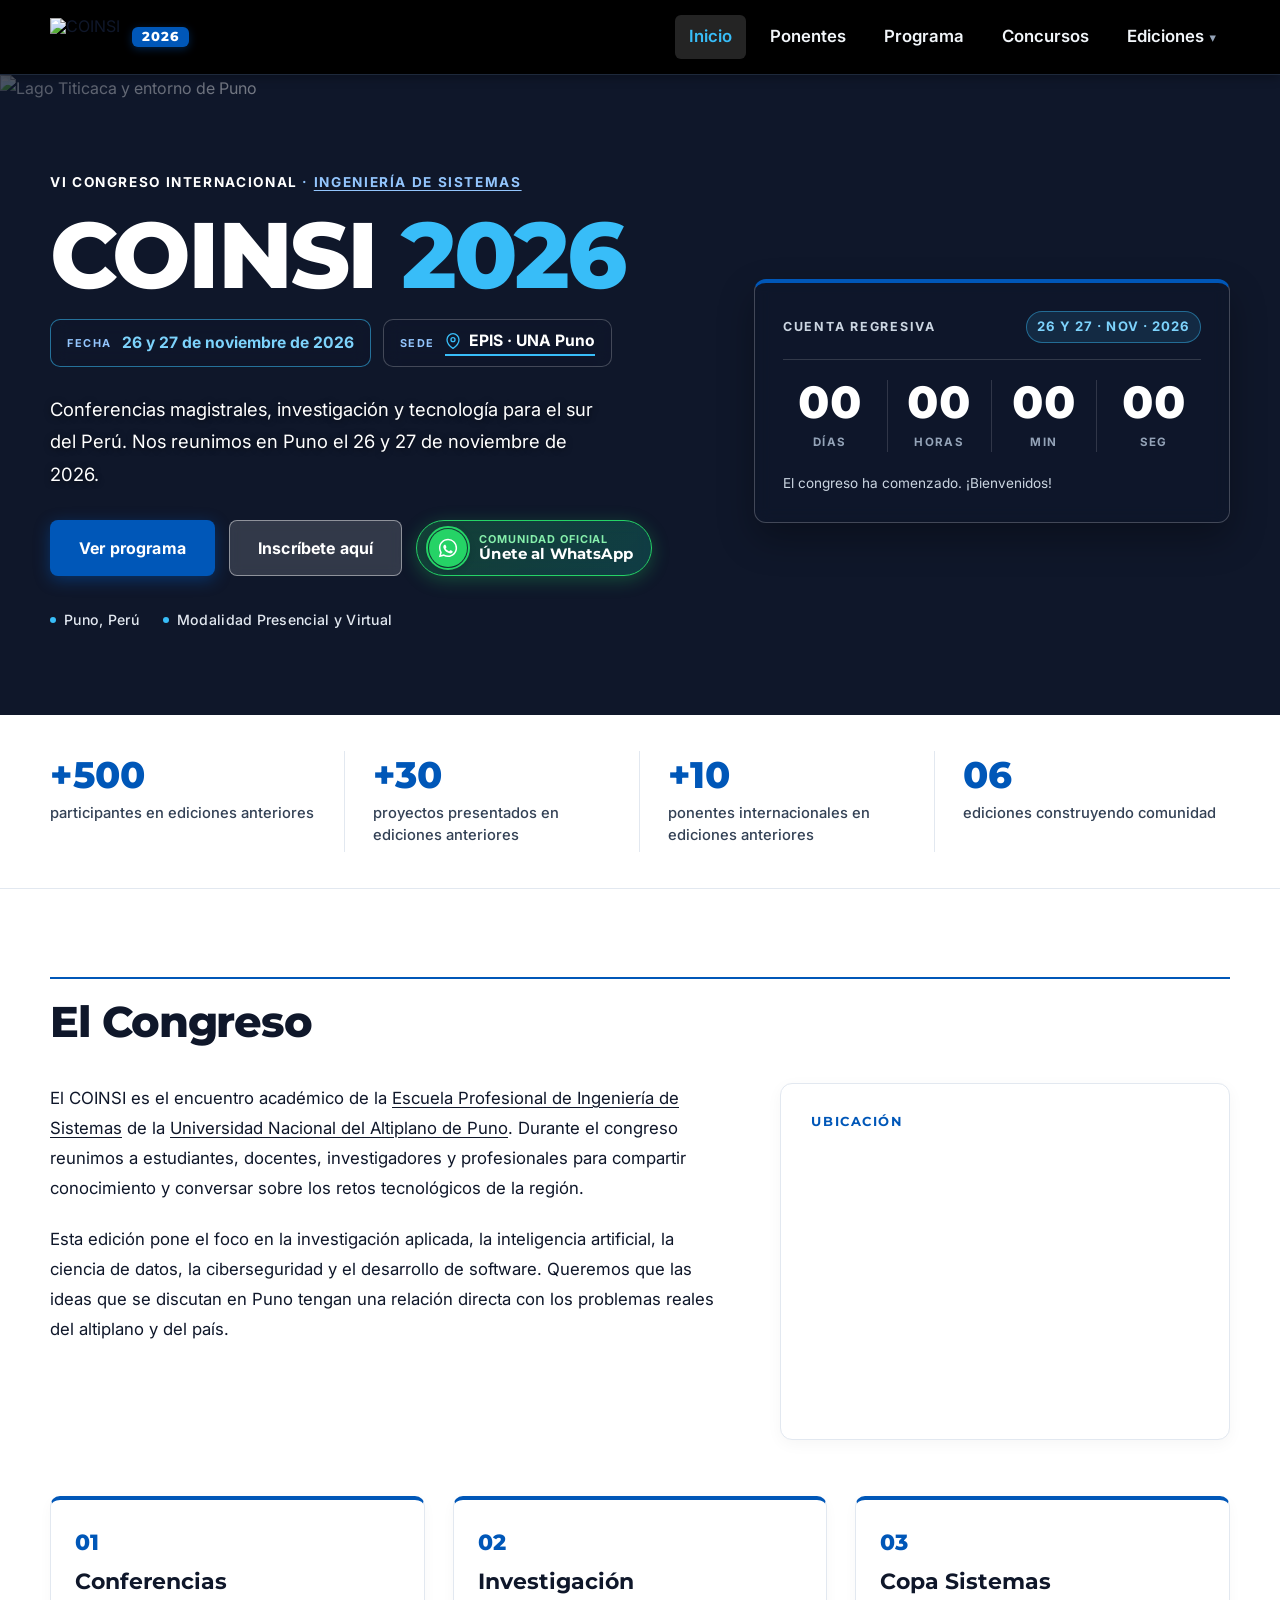
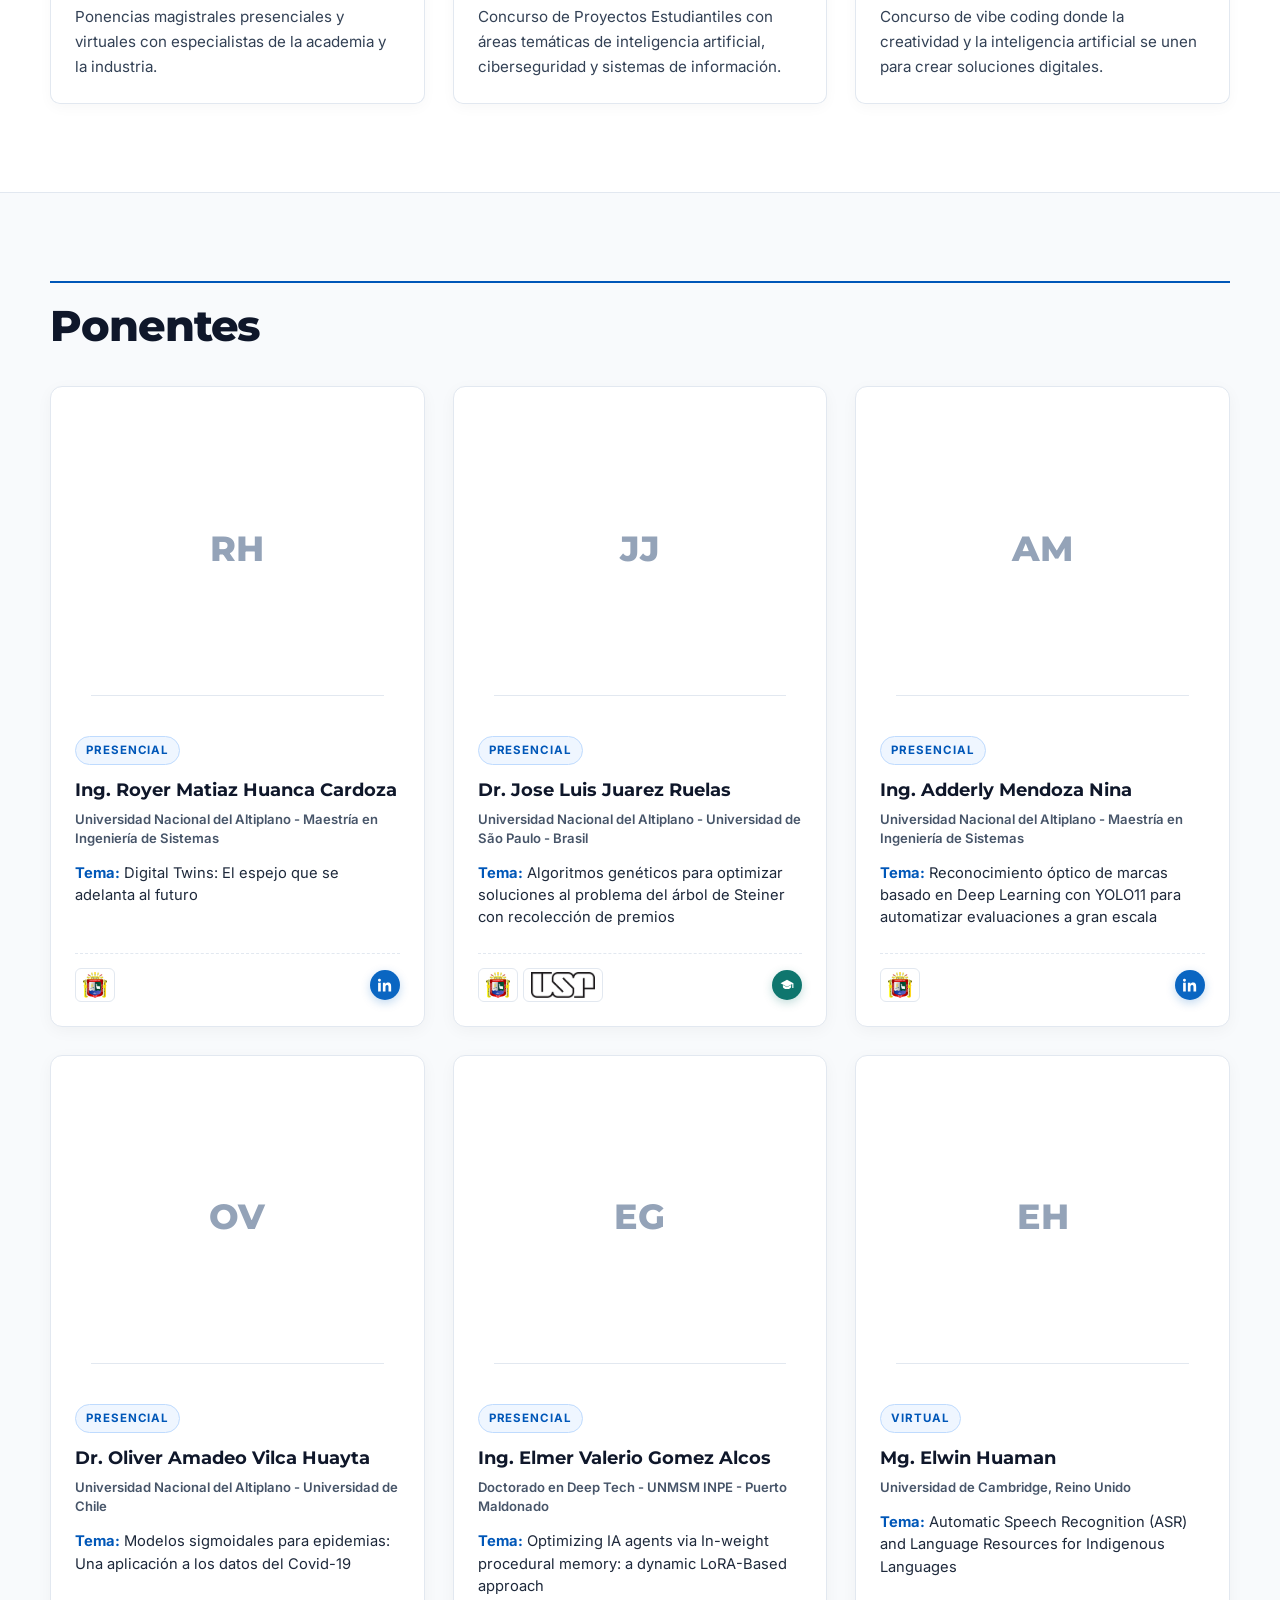
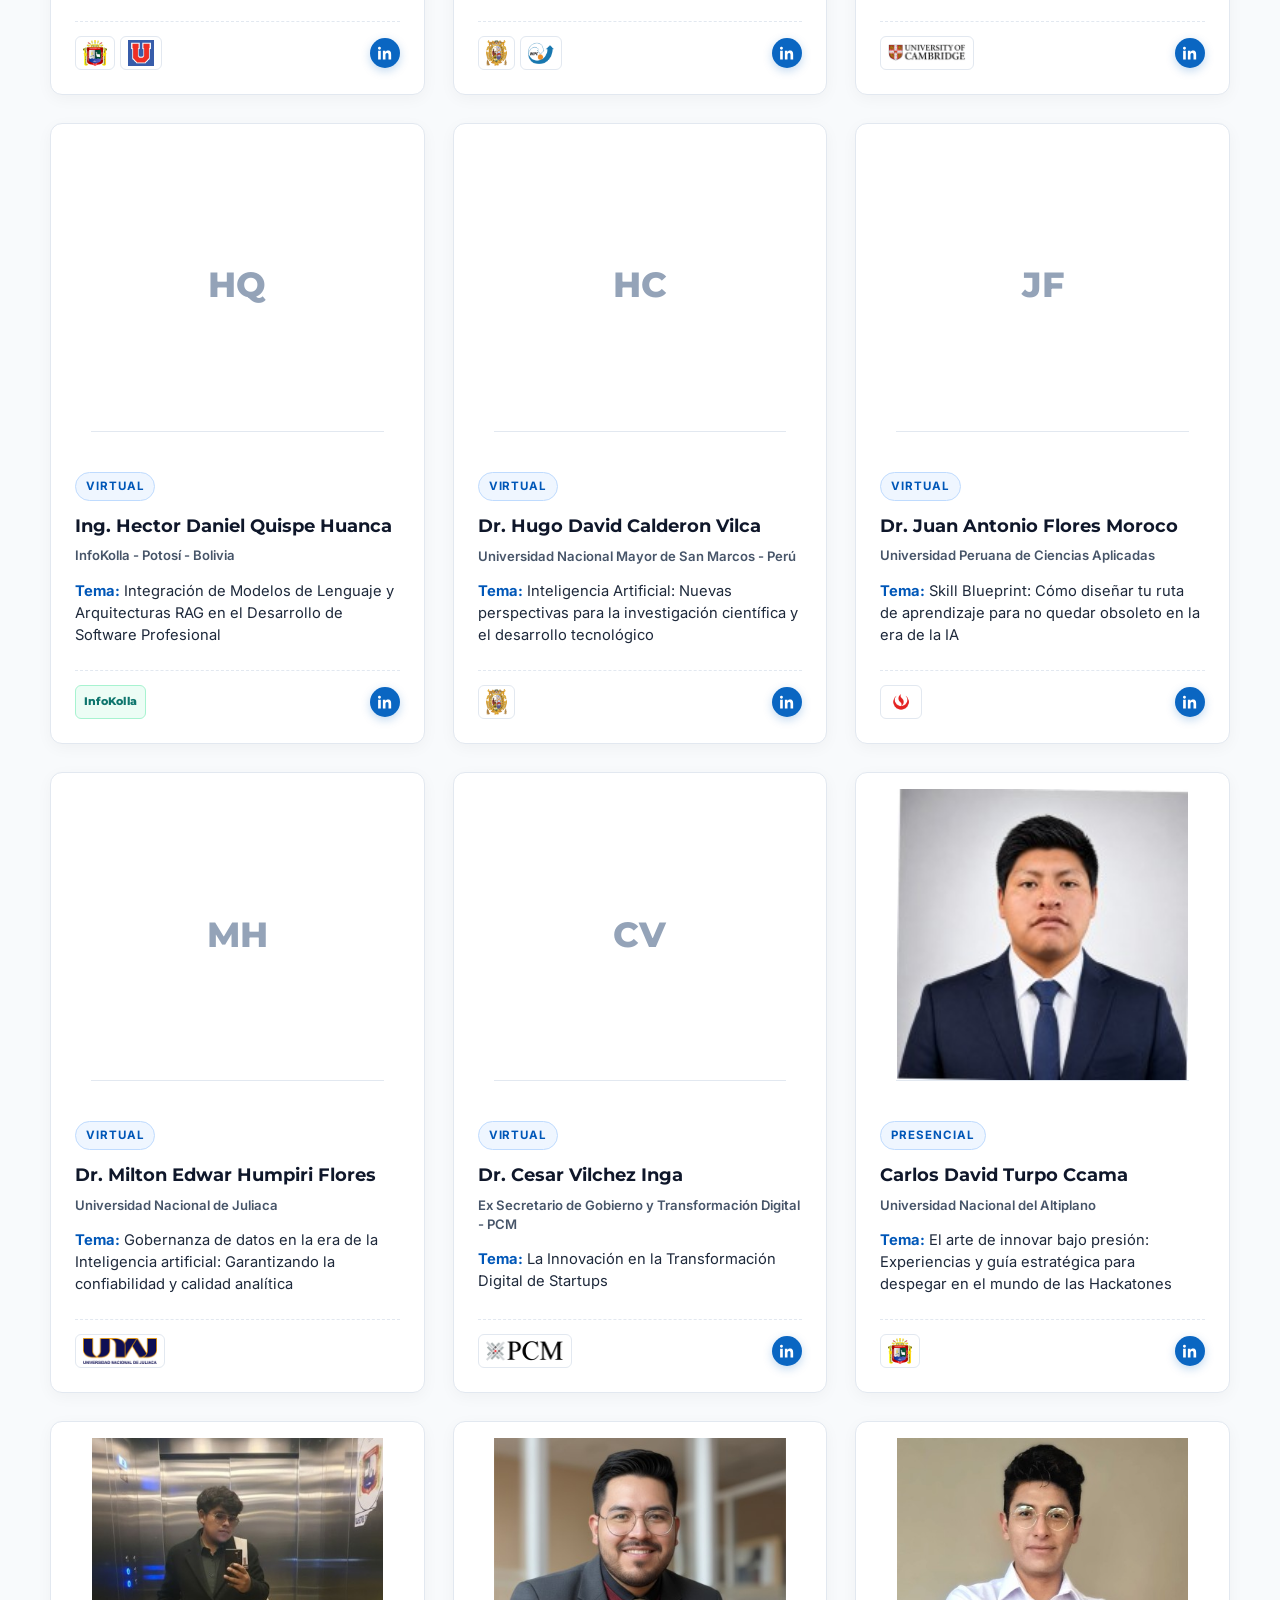
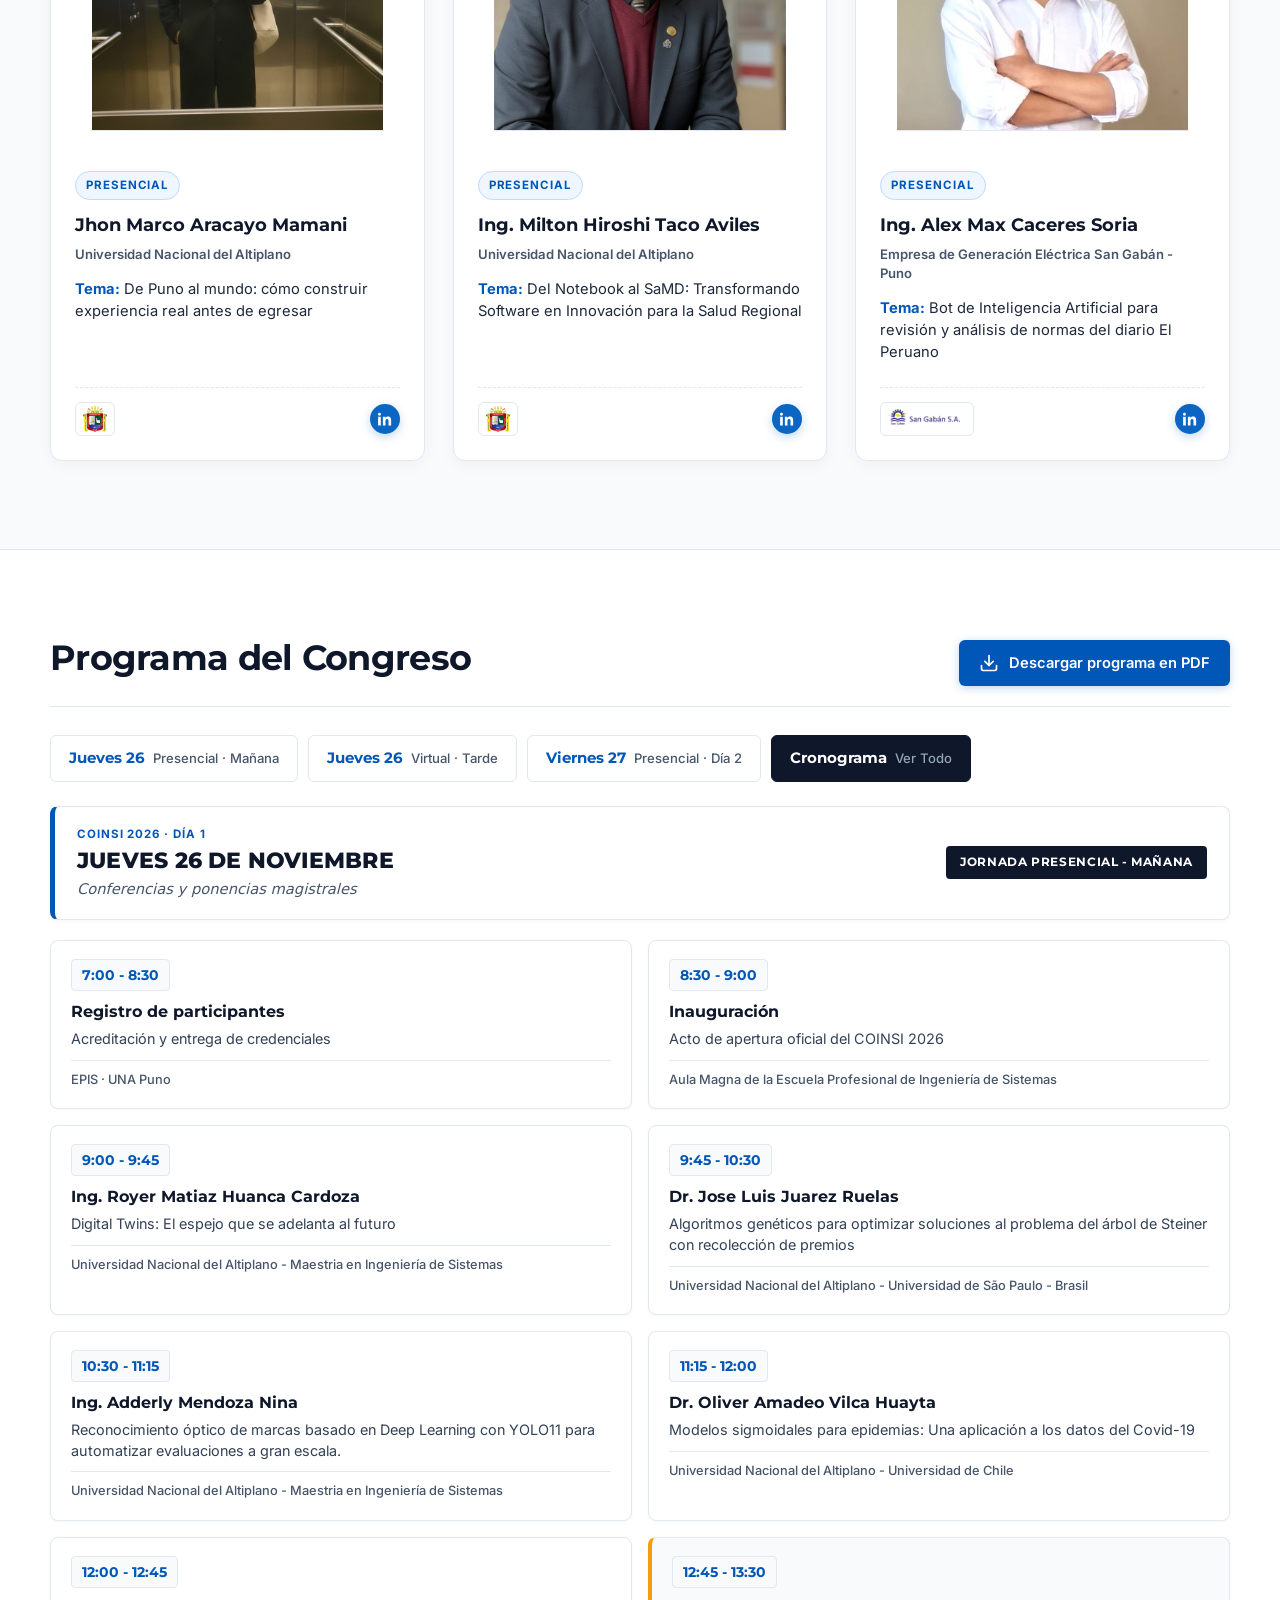
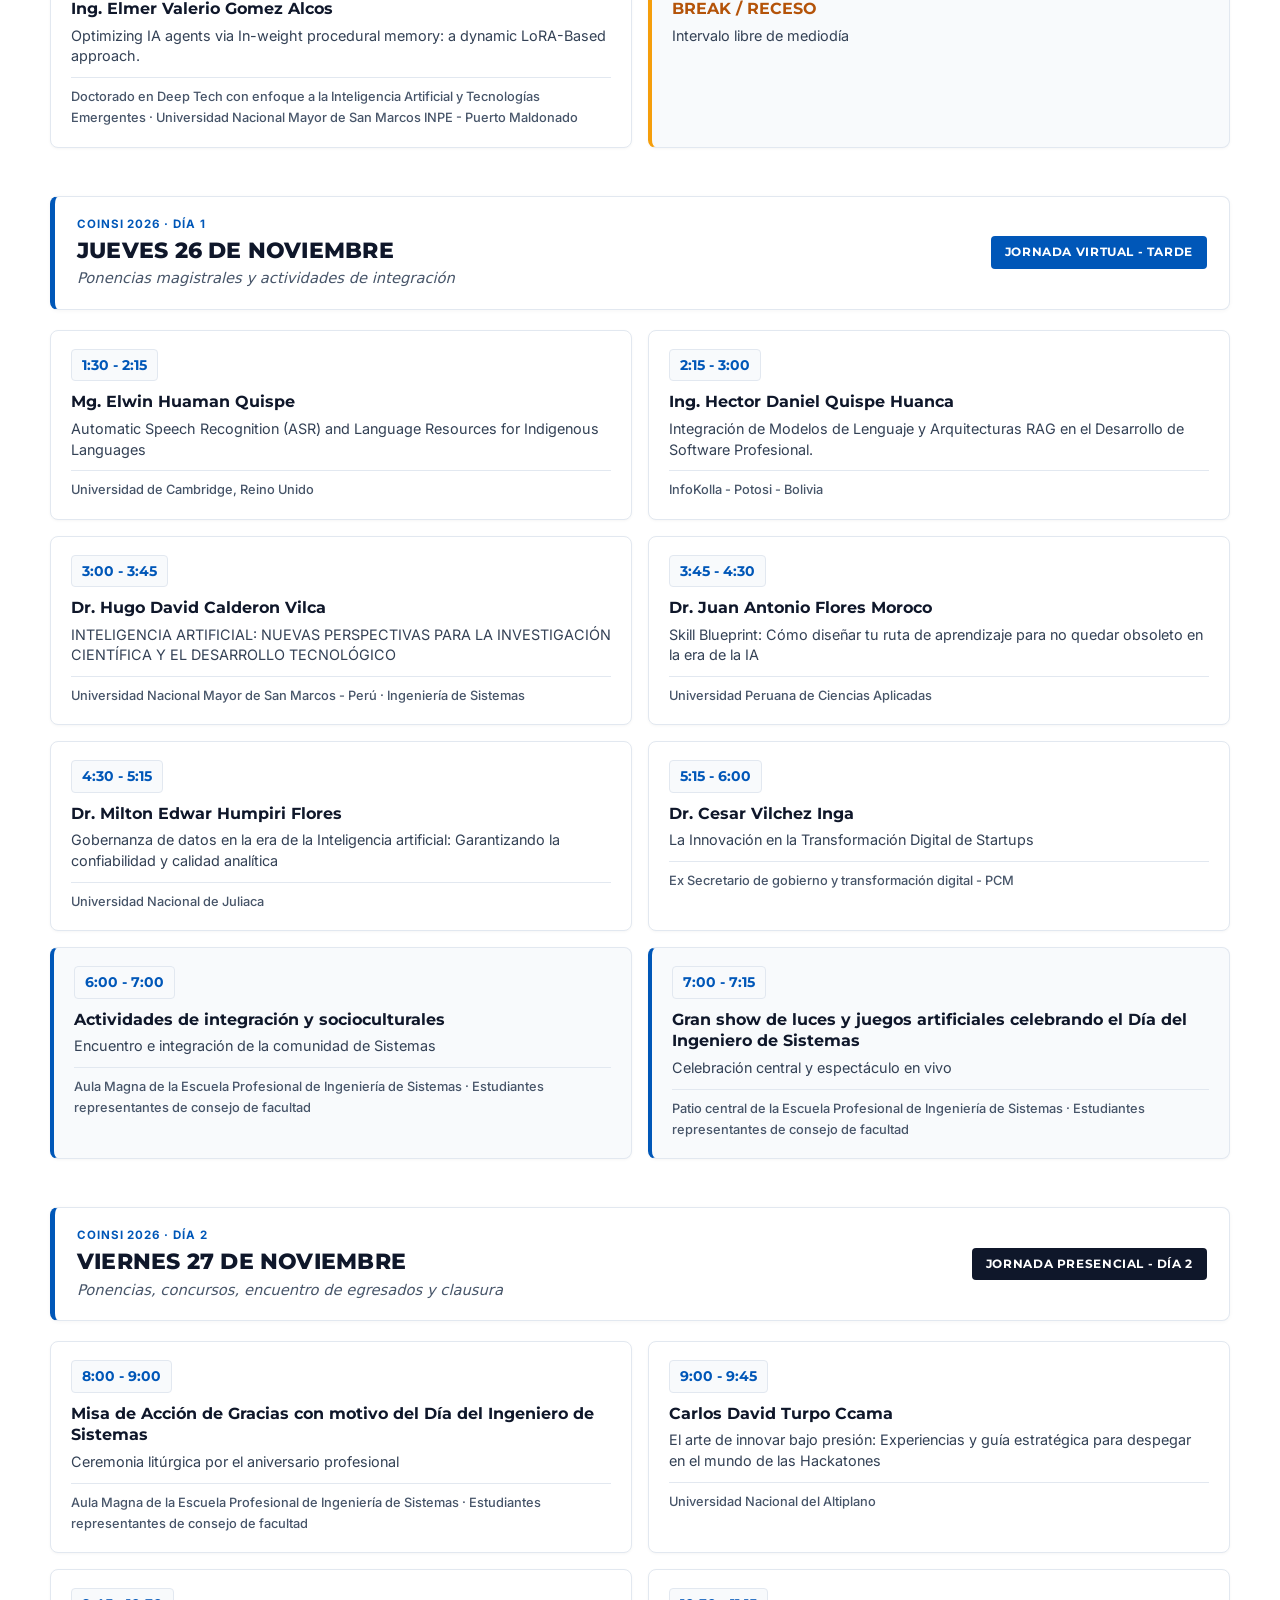
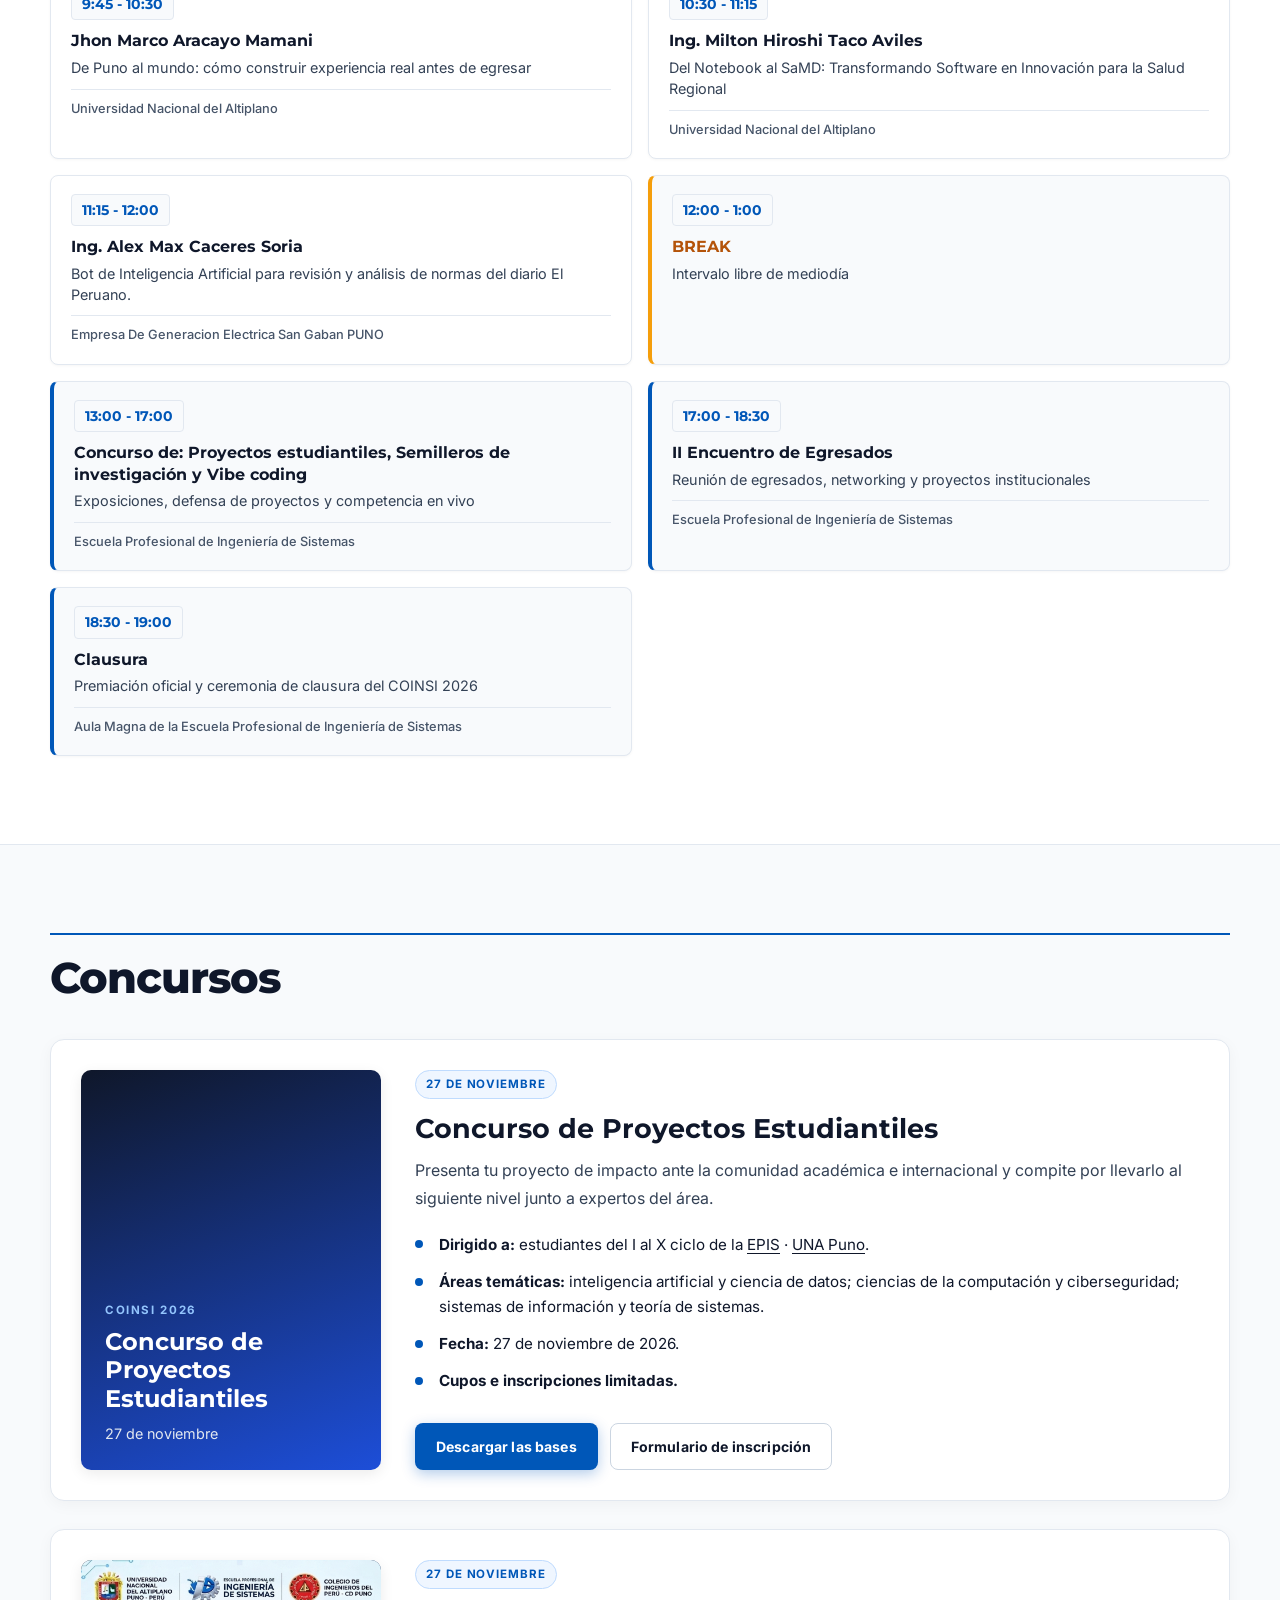
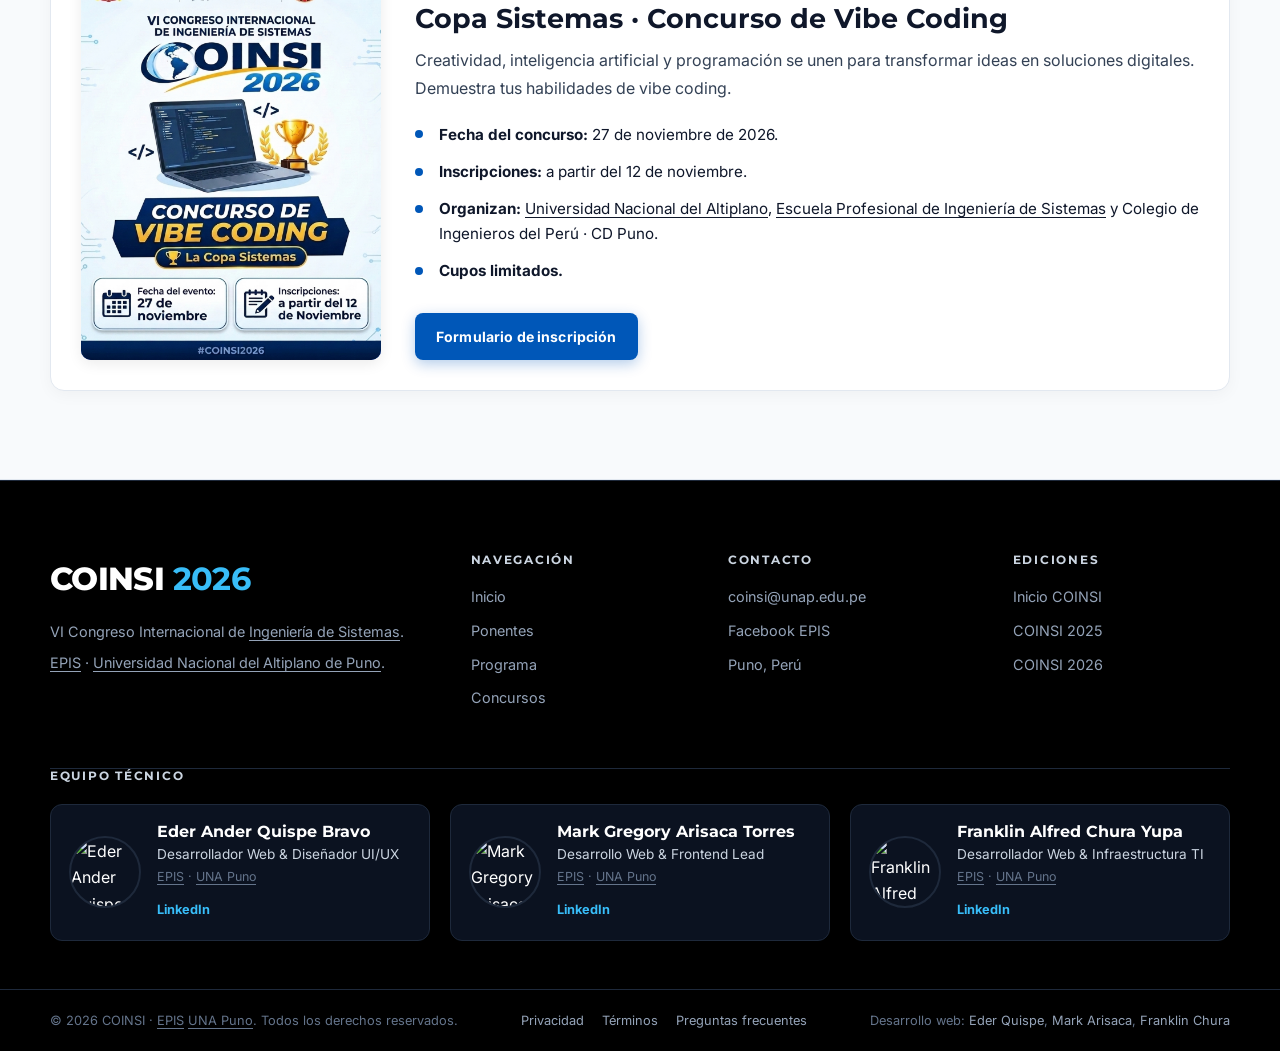
==== commit 7baa51e0: "feat(hero): agregar boton animado de WhatsApp para unirse a la comunidad" ====
--- a/coinsi2026/index.html
+++ b/coinsi2026/index.html
@@ -83,6 +83,18 @@
                     <div class="hero-actions">
                         <a href="#programa" class="btn btn--primary">Ver programa</a>
                         <a href="https://cursos.ciis-cippuno.org.pe/genesis/create/40" class="btn btn--ghost" target="_blank" rel="noopener noreferrer">Inscríbete aquí</a>
+                        <a href="https://chat.whatsapp.com/FtBh14g4oED2CnH1KKcA6O" class="btn-hero-whatsapp" target="_blank" rel="noopener noreferrer" title="Únete al grupo oficial de WhatsApp del COINSI 2026">
+                            <span class="whatsapp-icon-wrap" aria-hidden="true">
+                                <svg width="22" height="22" viewBox="0 0 24 24" fill="currentColor">
+                                    <path d="M12.04 2c-5.46 0-9.91 4.45-9.91 9.91 0 1.75.46 3.45 1.32 4.95L2.05 22l5.25-1.38c1.45.79 3.08 1.21 4.74 1.21 5.46 0 9.91-4.45 9.91-9.91 0-2.65-1.03-5.14-2.9-7.01A9.816 9.816 0 0 0 12.04 2m.01 1.67c2.2 0 4.26.86 5.82 2.42a8.225 8.225 0 0 1 2.41 5.83c0 4.54-3.7 8.24-8.24 8.24-1.48 0-2.93-.4-4.2-1.15l-.3-.18-3.12.82.83-3.04-.2-.31a8.196 8.196 0 0 1-1.26-4.38c0-4.54 3.7-8.24 8.24-8.24m4.52 11.53c-.25-.13-1.47-.72-1.7-.81-.23-.08-.39-.13-.56.13-.17.25-.64.81-.79.97-.14.17-.29.19-.54.06-.25-.13-1.06-.39-2.02-1.25-.75-.67-1.26-1.5-1.41-1.75-.15-.25-.02-.39.11-.51.11-.11.25-.29.37-.44.13-.14.17-.25.25-.42.08-.17.04-.31-.02-.44-.06-.13-.56-1.34-.76-1.84-.2-.48-.4-.42-.56-.43h-.48c-.17 0-.44.06-.67.31-.23.25-.88.86-.88 2.1s.9 2.44 1.03 2.61c.13.17 1.78 2.71 4.3 3.8.6.26 1.07.42 1.44.54.61.19 1.16.17 1.6.1.49-.07 1.47-.6 1.68-1.18.21-.58.21-1.07.14-1.18-.06-.11-.22-.18-.47-.3Z"/>
+                                </svg>
+                                <span class="whatsapp-ping-ring"></span>
+                            </span>
+                            <span class="whatsapp-label-box">
+                                <span class="whatsapp-tag">Comunidad Oficial</span>
+                                <span class="whatsapp-text">Únete al WhatsApp</span>
+                            </span>
+                        </a>
                     </div>
 
                     <ul class="hero-meta">
--- a/coinsi2026/styles.css
+++ b/coinsi2026/styles.css
@@ -616,6 +616,140 @@
     background: rgba(255, 255, 255, 0.28);
     border-color: #ffffff;
     transform: translateY(-2px);
+}
+
+/* Botón interactivo WhatsApp en la portada */
+.btn-hero-whatsapp {
+    display: inline-flex;
+    align-items: center;
+    gap: 12px;
+    background: linear-gradient(135deg, rgba(37, 211, 102, 0.22) 0%, rgba(18, 140, 126, 0.32) 100%);
+    border: 1.5px solid #25d366;
+    color: #ffffff;
+    text-decoration: none;
+    padding: 8px 18px 8px 12px;
+    border-radius: 999px;
+    backdrop-filter: blur(8px);
+    -webkit-backdrop-filter: blur(8px);
+    box-shadow: 0 4px 18px rgba(37, 211, 102, 0.28);
+    transition: all 0.25s cubic-bezier(0.16, 1, 0.3, 1);
+    position: relative;
+}
+
+.btn-hero-whatsapp:hover {
+    background: #25d366;
+    color: #ffffff;
+    border-color: #25d366;
+    transform: translateY(-2px) scale(1.02);
+    box-shadow: 0 8px 24px rgba(37, 211, 102, 0.55);
+}
+
+.btn-hero-whatsapp:hover .whatsapp-tag {
+    color: #064e3b;
+}
+
+.btn-hero-whatsapp:hover .whatsapp-text {
+    color: #ffffff;
+}
+
+.whatsapp-icon-wrap {
+    position: relative;
+    width: 38px;
+    height: 38px;
+    background: #25d366;
+    color: #ffffff;
+    border-radius: 50%;
+    display: flex;
+    align-items: center;
+    justify-content: center;
+    flex-shrink: 0;
+    box-shadow: 0 2px 8px rgba(0, 0, 0, 0.25);
+}
+
+/* Destello / parpadeo rápido cada cierto tiempo (ciclo de 4 segundos con ráfaga rápida) */
+.whatsapp-icon-wrap svg {
+    animation: wa-quick-flash 4s infinite cubic-bezier(0.25, 1, 0.5, 1);
+    transform-origin: center;
+}
+
+.whatsapp-ping-ring {
+    position: absolute;
+    inset: -3px;
+    border-radius: 50%;
+    border: 2px solid #25d366;
+    animation: wa-ring-burst 4s infinite cubic-bezier(0, 0, 0.2, 1);
+    pointer-events: none;
+}
+
+@keyframes wa-quick-flash {
+    0%, 70%, 100% {
+        transform: scale(1) rotate(0deg);
+        filter: drop-shadow(0 0 0 transparent);
+    }
+    74% {
+        transform: scale(1.22) rotate(-12deg);
+        filter: drop-shadow(0 0 6px #ffffff);
+    }
+    78% {
+        transform: scale(0.95) rotate(12deg);
+    }
+    82% {
+        transform: scale(1.2) rotate(-8deg);
+        filter: drop-shadow(0 0 8px #ffffff);
+    }
+    86% {
+        transform: scale(0.98) rotate(4deg);
+    }
+    90% {
+        transform: scale(1.15) rotate(0deg);
+        filter: drop-shadow(0 0 5px #ffffff);
+    }
+    94% {
+        transform: scale(1);
+    }
+}
+
+@keyframes wa-ring-burst {
+    0%, 70% {
+        opacity: 0;
+        transform: scale(0.85);
+    }
+    73% {
+        opacity: 0.9;
+    }
+    85% {
+        opacity: 0;
+        transform: scale(1.6);
+    }
+    100% {
+        opacity: 0;
+        transform: scale(1.6);
+    }
+}
+
+.whatsapp-label-box {
+    display: flex;
+    flex-direction: column;
+    align-items: flex-start;
+    line-height: 1.2;
+}
+
+.whatsapp-tag {
+    font-size: 0.68rem;
+    font-weight: 700;
+    letter-spacing: 0.08em;
+    text-transform: uppercase;
+    color: #86efac;
+    transition: color 0.2s ease;
+}
+
+.whatsapp-text {
+    font-family: var(--font-display);
+    font-weight: 700;
+    font-size: 0.92rem;
+    color: #ffffff;
+    letter-spacing: 0.01em;
+    transition: color 0.2s ease;
 }
 
 .hero-meta {
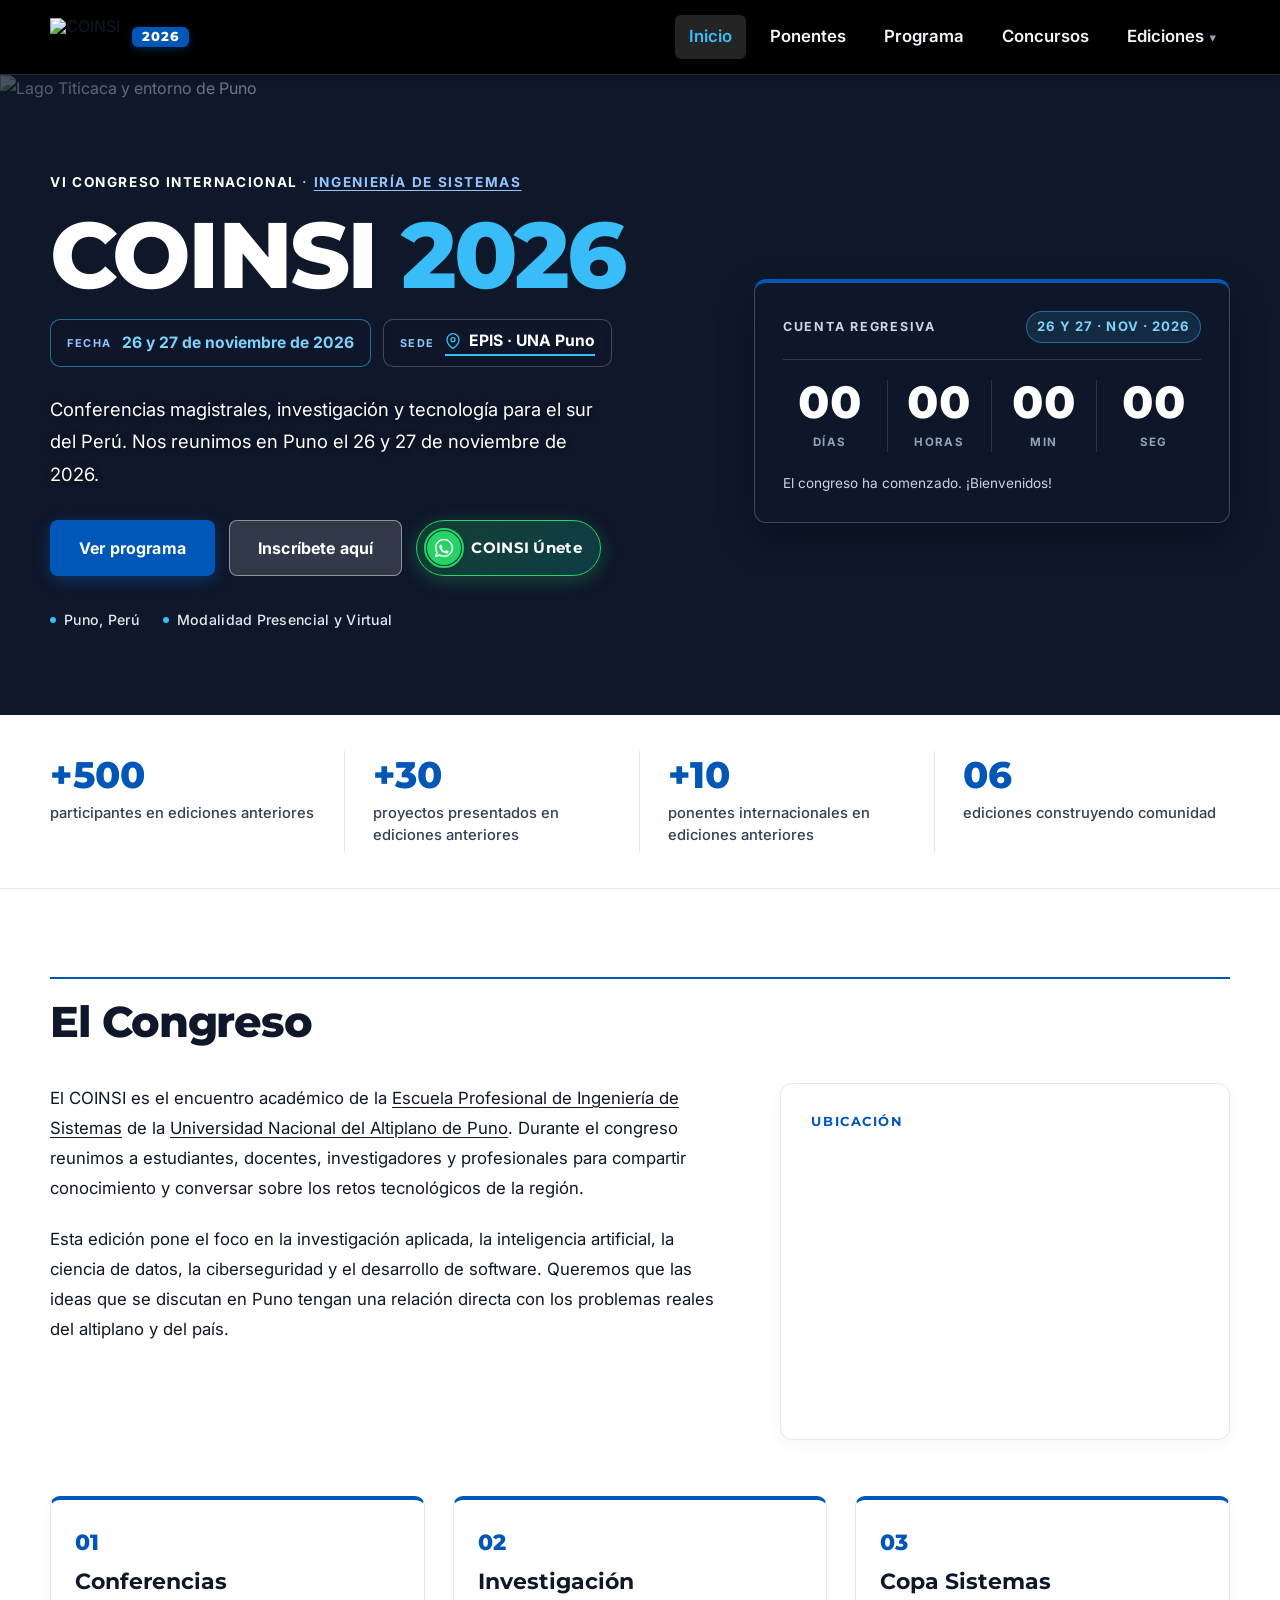
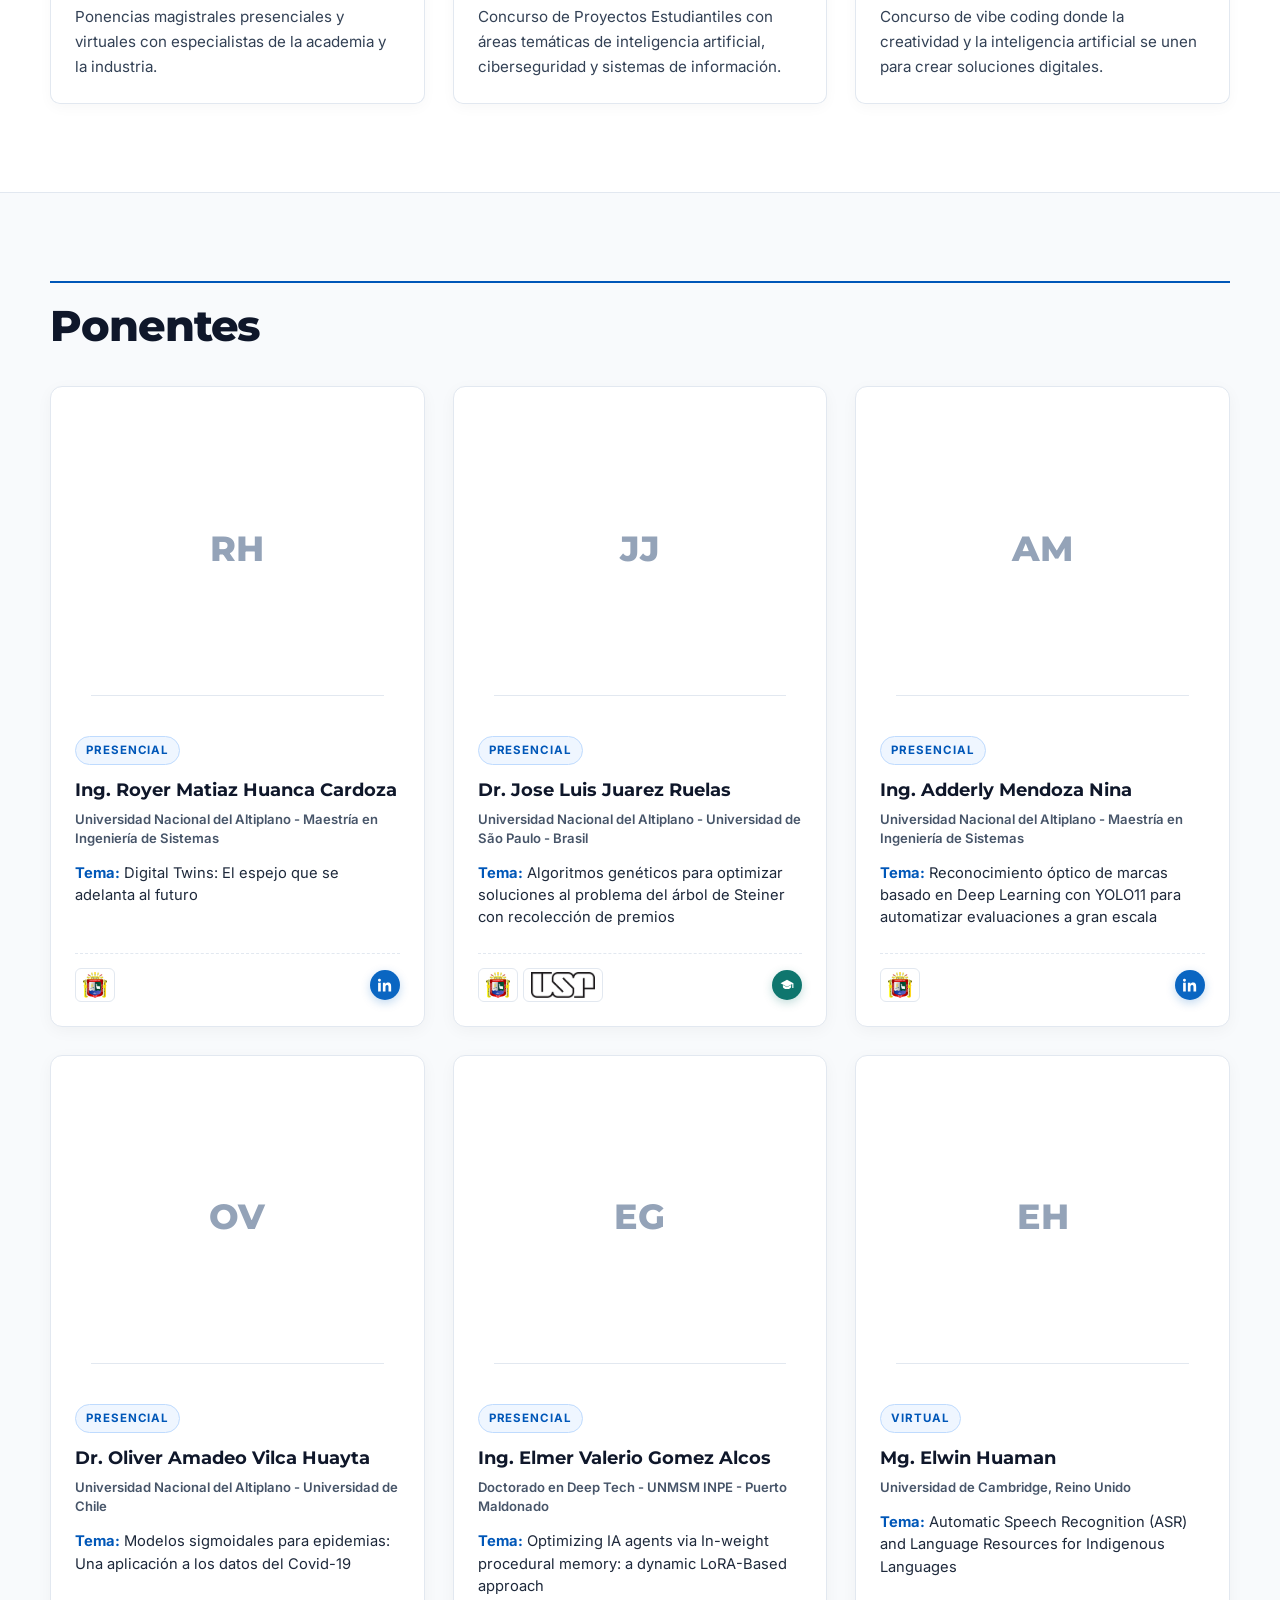
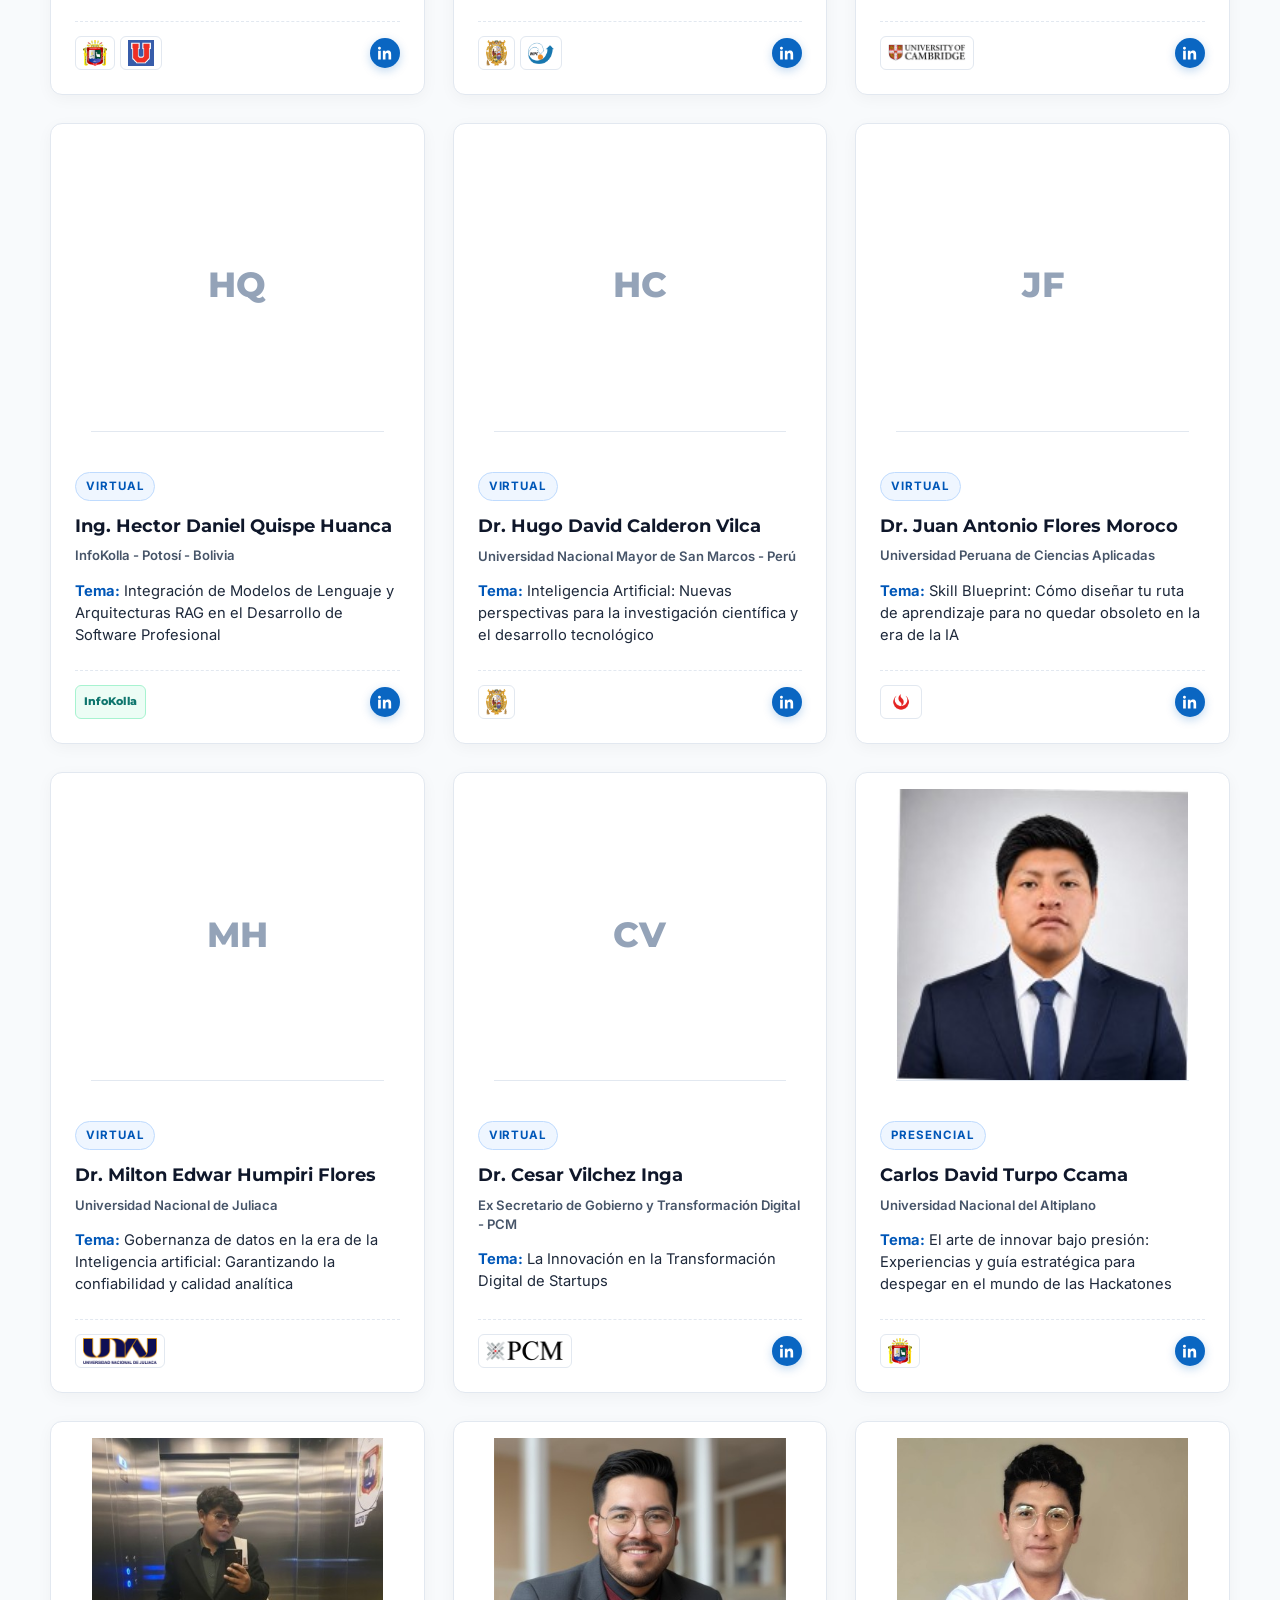
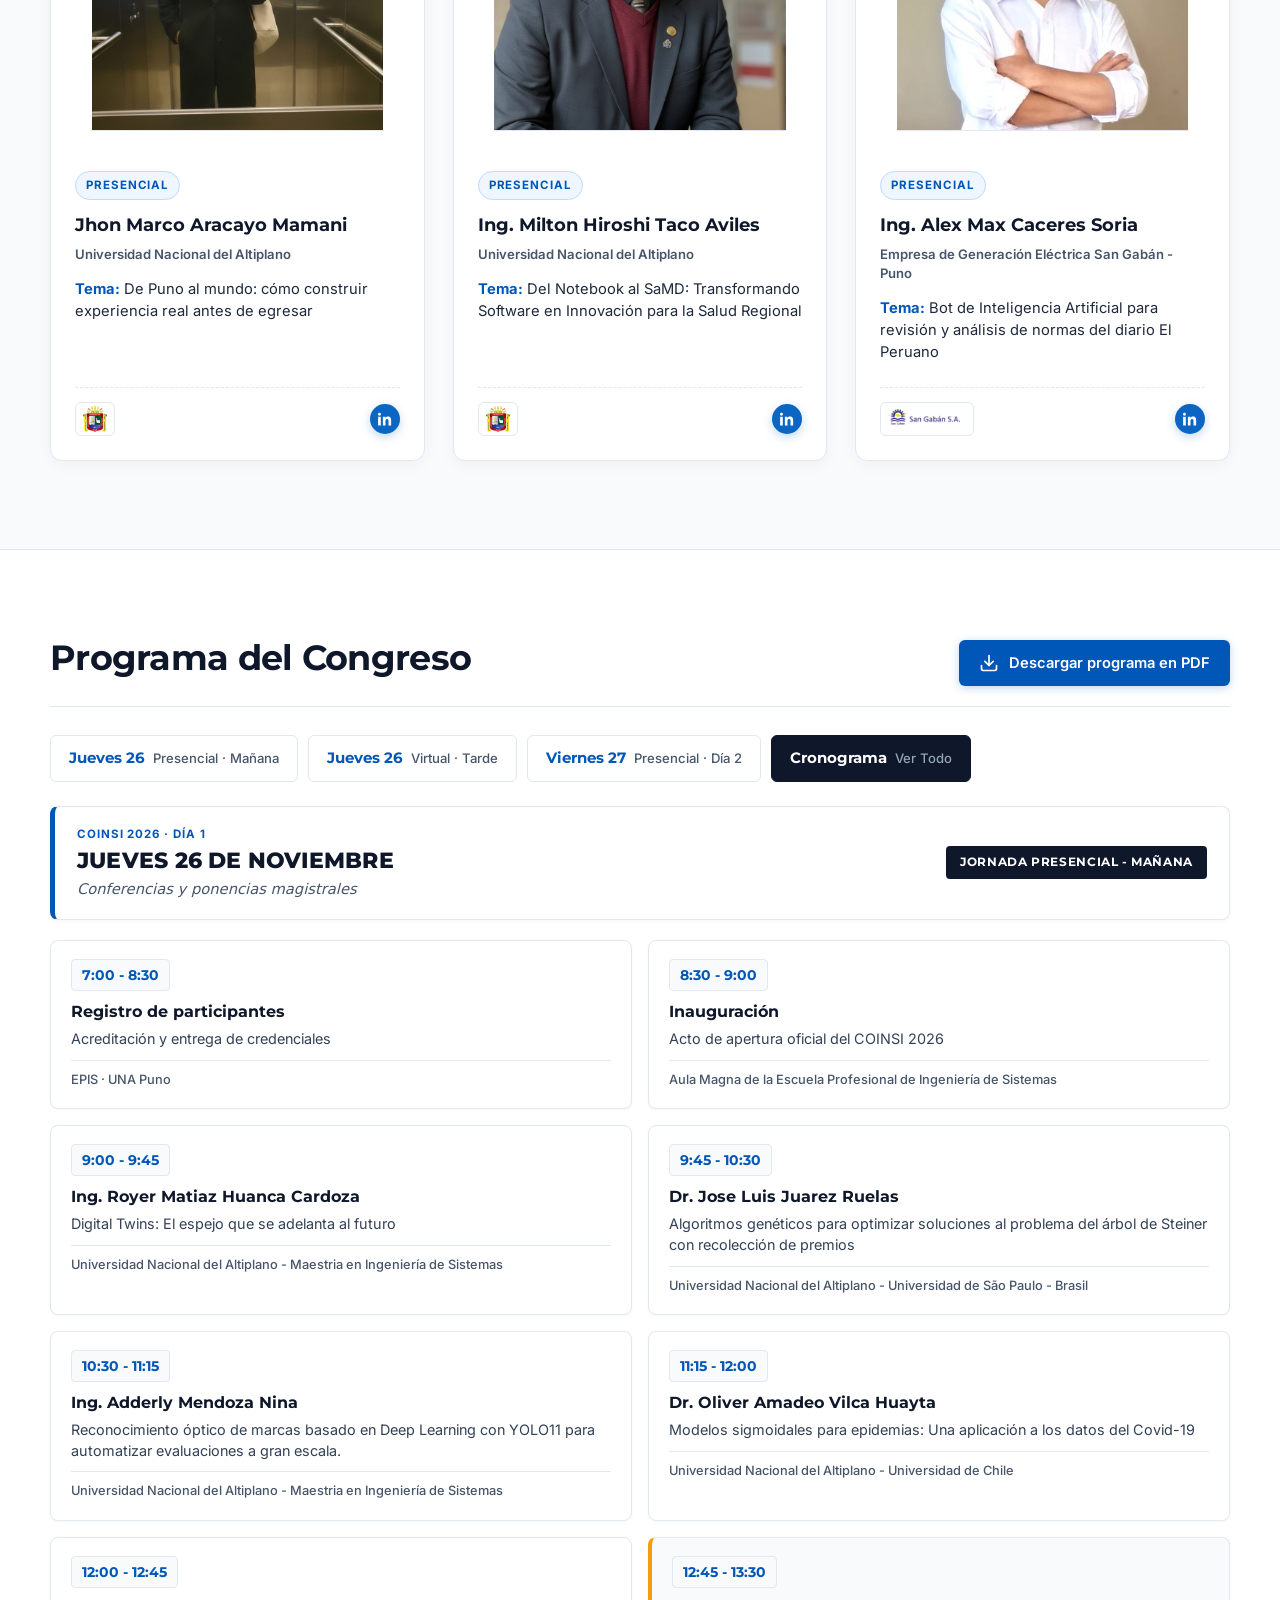
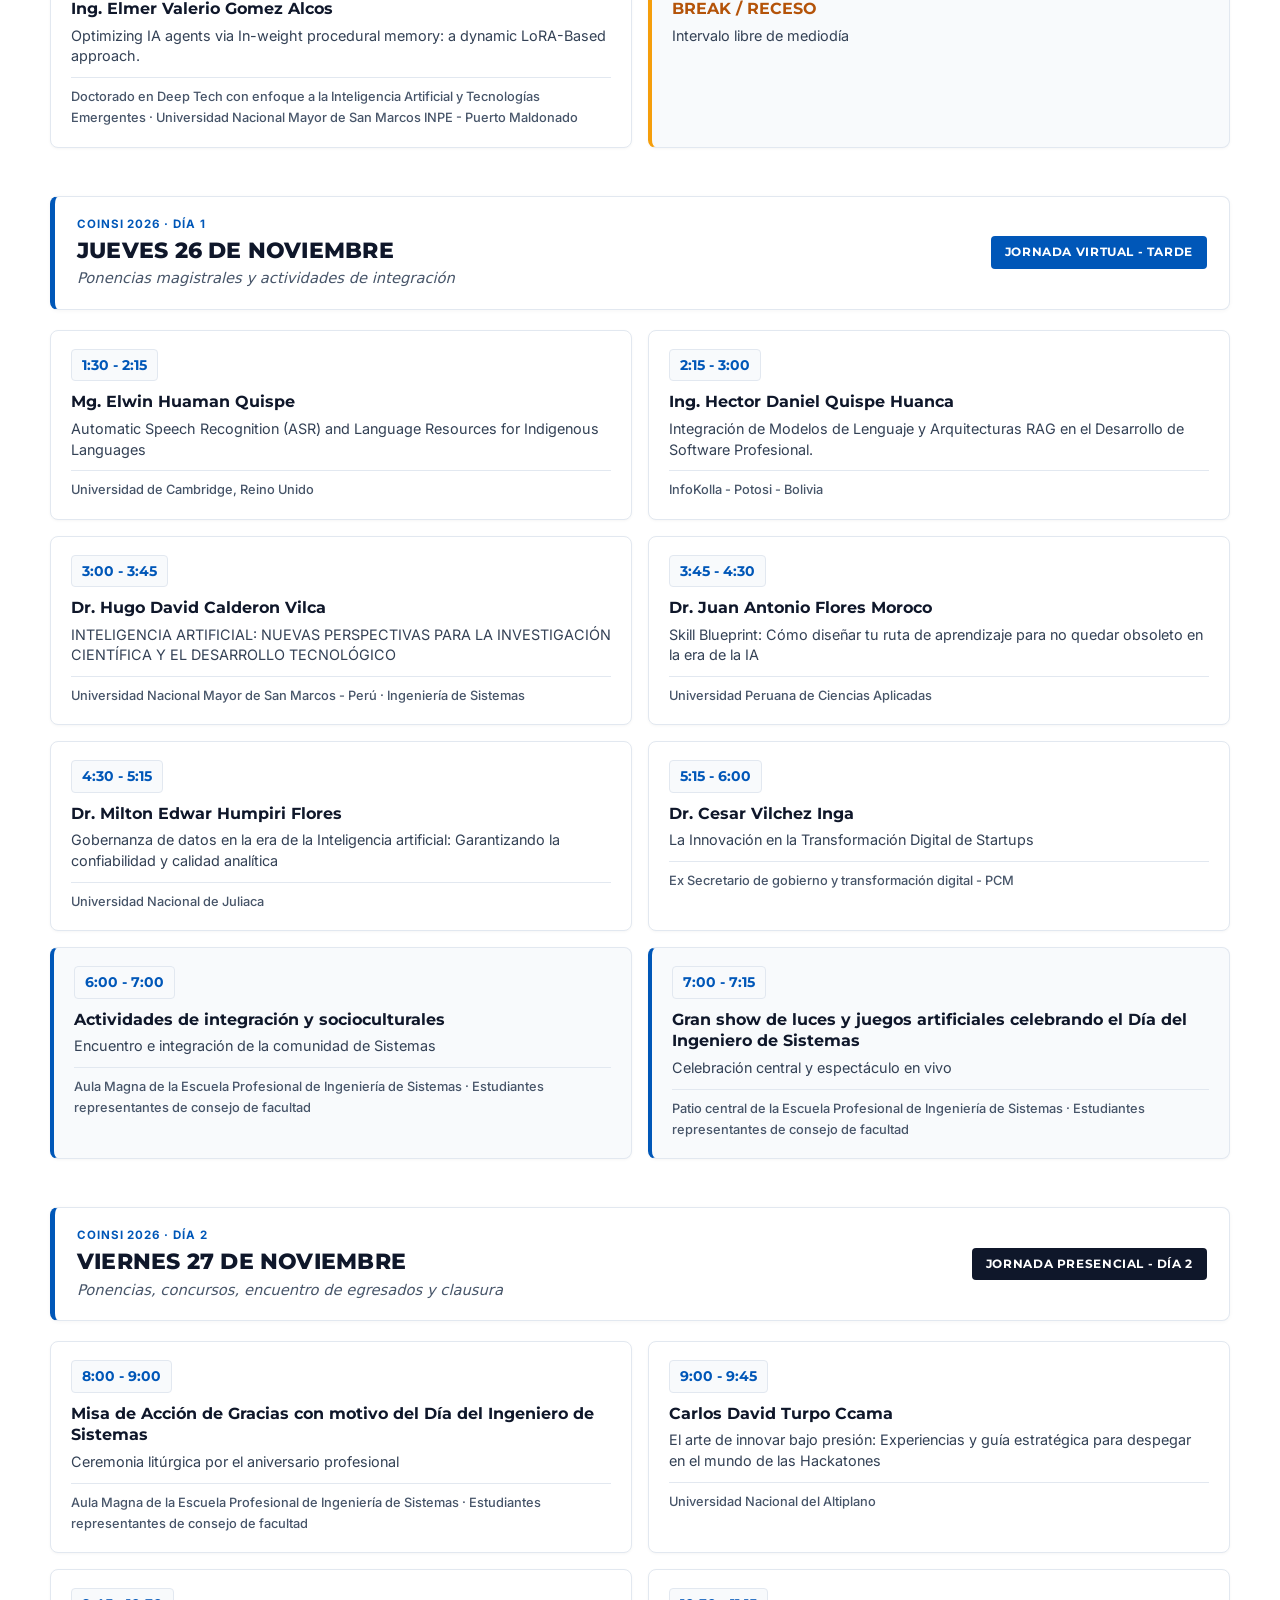
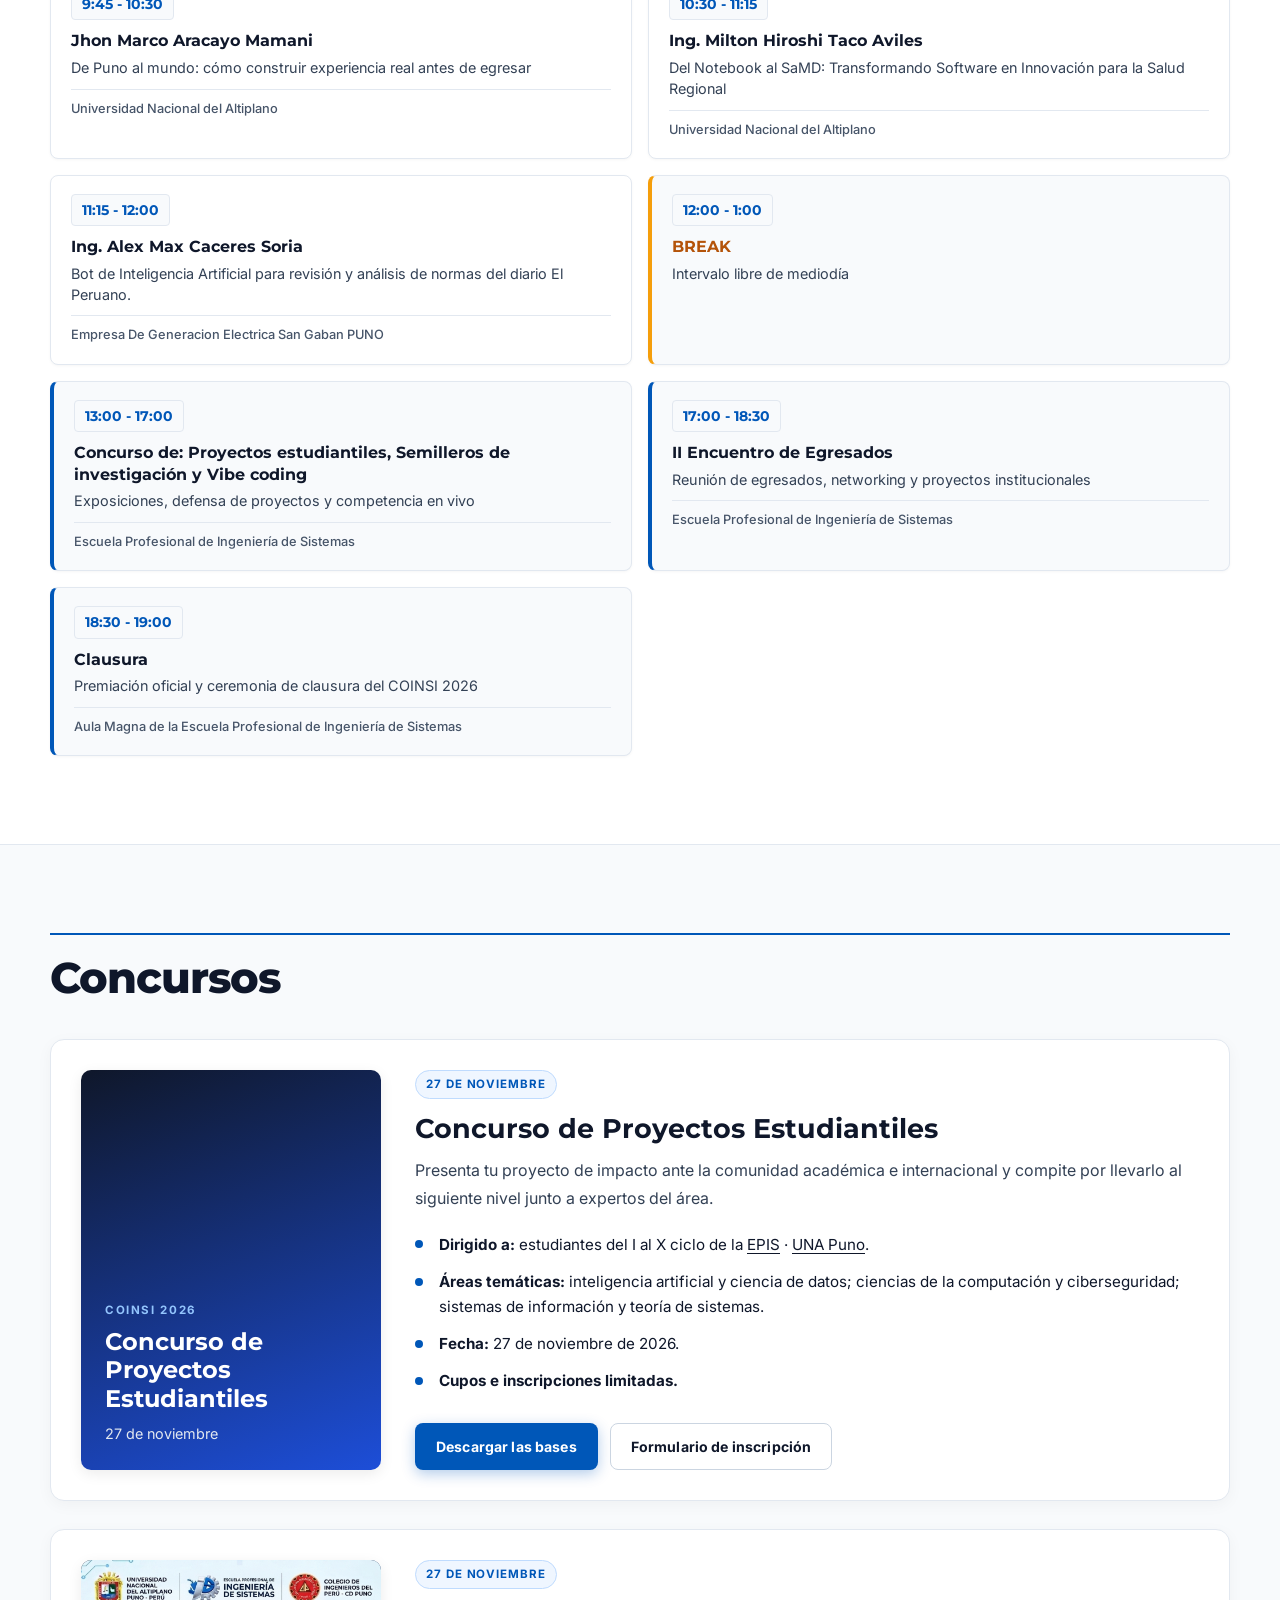
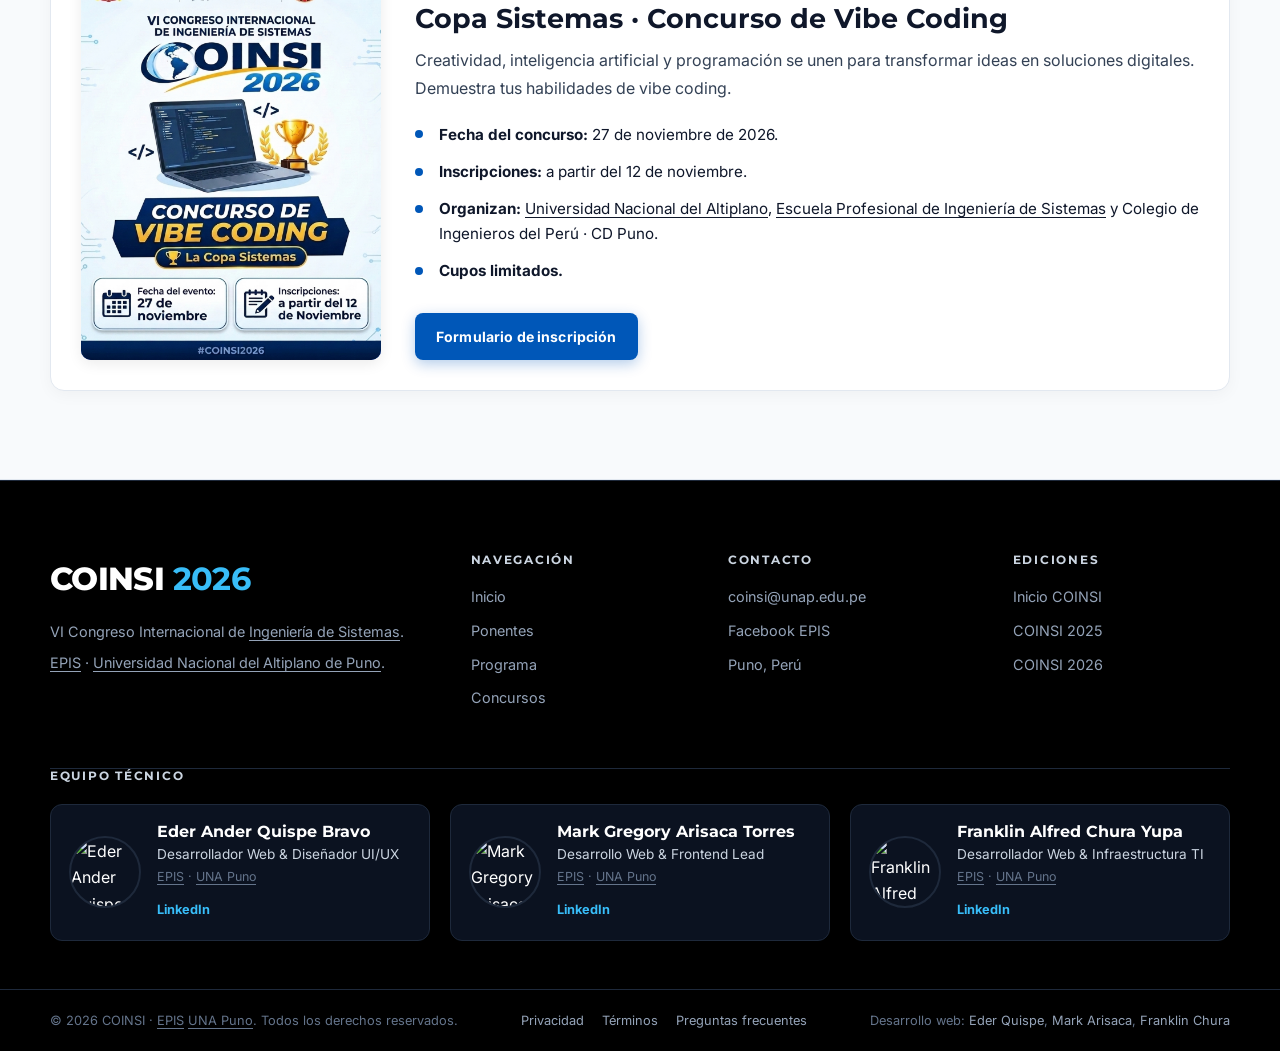
==== commit feb80dd4: "refactor(hero): simplificar texto de boton WhatsApp a 'COINSI Únete'" ====
--- a/coinsi2026/index.html
+++ b/coinsi2026/index.html
@@ -83,17 +83,14 @@
                     <div class="hero-actions">
                         <a href="#programa" class="btn btn--primary">Ver programa</a>
                         <a href="https://cursos.ciis-cippuno.org.pe/genesis/create/40" class="btn btn--ghost" target="_blank" rel="noopener noreferrer">Inscríbete aquí</a>
-                        <a href="https://chat.whatsapp.com/FtBh14g4oED2CnH1KKcA6O" class="btn-hero-whatsapp" target="_blank" rel="noopener noreferrer" title="Únete al grupo oficial de WhatsApp del COINSI 2026">
+                        <a href="https://chat.whatsapp.com/FtBh14g4oED2CnH1KKcA6O" class="btn-hero-whatsapp" target="_blank" rel="noopener noreferrer" title="Únete al grupo de WhatsApp del COINSI 2026">
                             <span class="whatsapp-icon-wrap" aria-hidden="true">
                                 <svg width="22" height="22" viewBox="0 0 24 24" fill="currentColor">
                                     <path d="M12.04 2c-5.46 0-9.91 4.45-9.91 9.91 0 1.75.46 3.45 1.32 4.95L2.05 22l5.25-1.38c1.45.79 3.08 1.21 4.74 1.21 5.46 0 9.91-4.45 9.91-9.91 0-2.65-1.03-5.14-2.9-7.01A9.816 9.816 0 0 0 12.04 2m.01 1.67c2.2 0 4.26.86 5.82 2.42a8.225 8.225 0 0 1 2.41 5.83c0 4.54-3.7 8.24-8.24 8.24-1.48 0-2.93-.4-4.2-1.15l-.3-.18-3.12.82.83-3.04-.2-.31a8.196 8.196 0 0 1-1.26-4.38c0-4.54 3.7-8.24 8.24-8.24m4.52 11.53c-.25-.13-1.47-.72-1.7-.81-.23-.08-.39-.13-.56.13-.17.25-.64.81-.79.97-.14.17-.29.19-.54.06-.25-.13-1.06-.39-2.02-1.25-.75-.67-1.26-1.5-1.41-1.75-.15-.25-.02-.39.11-.51.11-.11.25-.29.37-.44.13-.14.17-.25.25-.42.08-.17.04-.31-.02-.44-.06-.13-.56-1.34-.76-1.84-.2-.48-.4-.42-.56-.43h-.48c-.17 0-.44.06-.67.31-.23.25-.88.86-.88 2.1s.9 2.44 1.03 2.61c.13.17 1.78 2.71 4.3 3.8.6.26 1.07.42 1.44.54.61.19 1.16.17 1.6.1.49-.07 1.47-.6 1.68-1.18.21-.58.21-1.07.14-1.18-.06-.11-.22-.18-.47-.3Z"/>
                                 </svg>
                                 <span class="whatsapp-ping-ring"></span>
                             </span>
-                            <span class="whatsapp-label-box">
-                                <span class="whatsapp-tag">Comunidad Oficial</span>
-                                <span class="whatsapp-text">Únete al WhatsApp</span>
-                            </span>
+                            <span class="whatsapp-text">COINSI Únete</span>
                         </a>
                     </div>
 
--- a/coinsi2026/styles.css
+++ b/coinsi2026/styles.css
@@ -622,12 +622,12 @@
 .btn-hero-whatsapp {
     display: inline-flex;
     align-items: center;
-    gap: 12px;
+    gap: 10px;
     background: linear-gradient(135deg, rgba(37, 211, 102, 0.22) 0%, rgba(18, 140, 126, 0.32) 100%);
     border: 1.5px solid #25d366;
     color: #ffffff;
     text-decoration: none;
-    padding: 8px 18px 8px 12px;
+    padding: 8px 18px 8px 10px;
     border-radius: 999px;
     backdrop-filter: blur(8px);
     -webkit-backdrop-filter: blur(8px);
@@ -644,18 +644,14 @@
     box-shadow: 0 8px 24px rgba(37, 211, 102, 0.55);
 }
 
-.btn-hero-whatsapp:hover .whatsapp-tag {
-    color: #064e3b;
-}
-
 .btn-hero-whatsapp:hover .whatsapp-text {
     color: #ffffff;
 }
 
 .whatsapp-icon-wrap {
     position: relative;
-    width: 38px;
-    height: 38px;
+    width: 34px;
+    height: 34px;
     background: #25d366;
     color: #ffffff;
     border-radius: 50%;
@@ -727,28 +723,13 @@
     }
 }
 
-.whatsapp-label-box {
-    display: flex;
-    flex-direction: column;
-    align-items: flex-start;
-    line-height: 1.2;
-}
-
-.whatsapp-tag {
-    font-size: 0.68rem;
-    font-weight: 700;
-    letter-spacing: 0.08em;
-    text-transform: uppercase;
-    color: #86efac;
-    transition: color 0.2s ease;
-}
-
 .whatsapp-text {
     font-family: var(--font-display);
     font-weight: 700;
     font-size: 0.92rem;
     color: #ffffff;
-    letter-spacing: 0.01em;
+    letter-spacing: 0.02em;
+    white-space: nowrap;
     transition: color 0.2s ease;
 }
 
@@ -2601,12 +2582,39 @@
     }
 
     .hero-actions {
-        flex-direction: column;
-        align-items: stretch;
+        display: grid;
+        grid-template-columns: 1fr 1fr;
+        gap: 10px;
+        margin-bottom: 24px;
     }
 
     .hero-actions .btn {
-        width: 100%;
+        width: auto;
+        padding: 10px 14px;
+        font-size: 0.88rem;
+        text-align: center;
+        justify-content: center;
+    }
+
+    .hero-actions .btn-hero-whatsapp {
+        grid-column: span 2;
+        justify-content: center;
+        padding: 6px 14px;
+        margin-top: 2px;
+    }
+
+    .hero-actions .whatsapp-icon-wrap {
+        width: 28px;
+        height: 28px;
+    }
+
+    .hero-actions .whatsapp-icon-wrap svg {
+        width: 16px;
+        height: 16px;
+    }
+
+    .hero-actions .whatsapp-text {
+        font-size: 0.82rem;
     }
 
     .hero-meta {
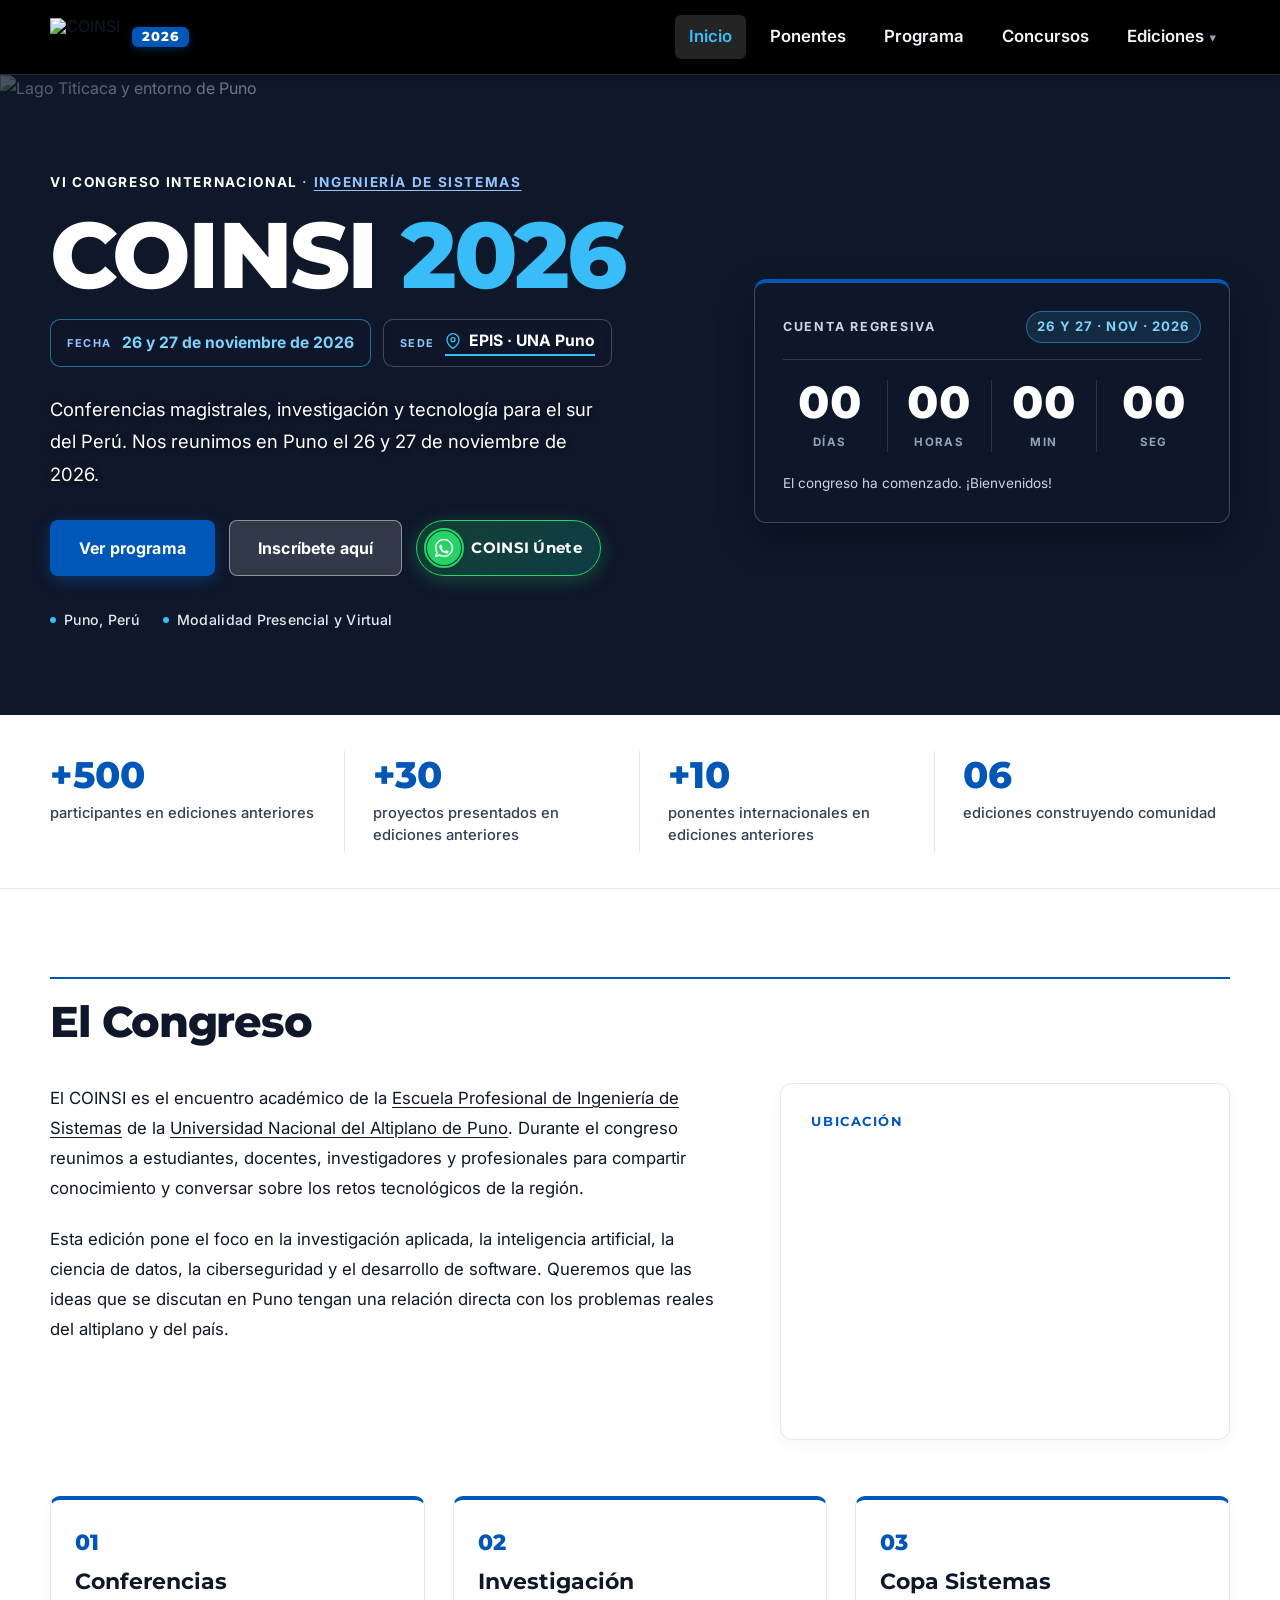
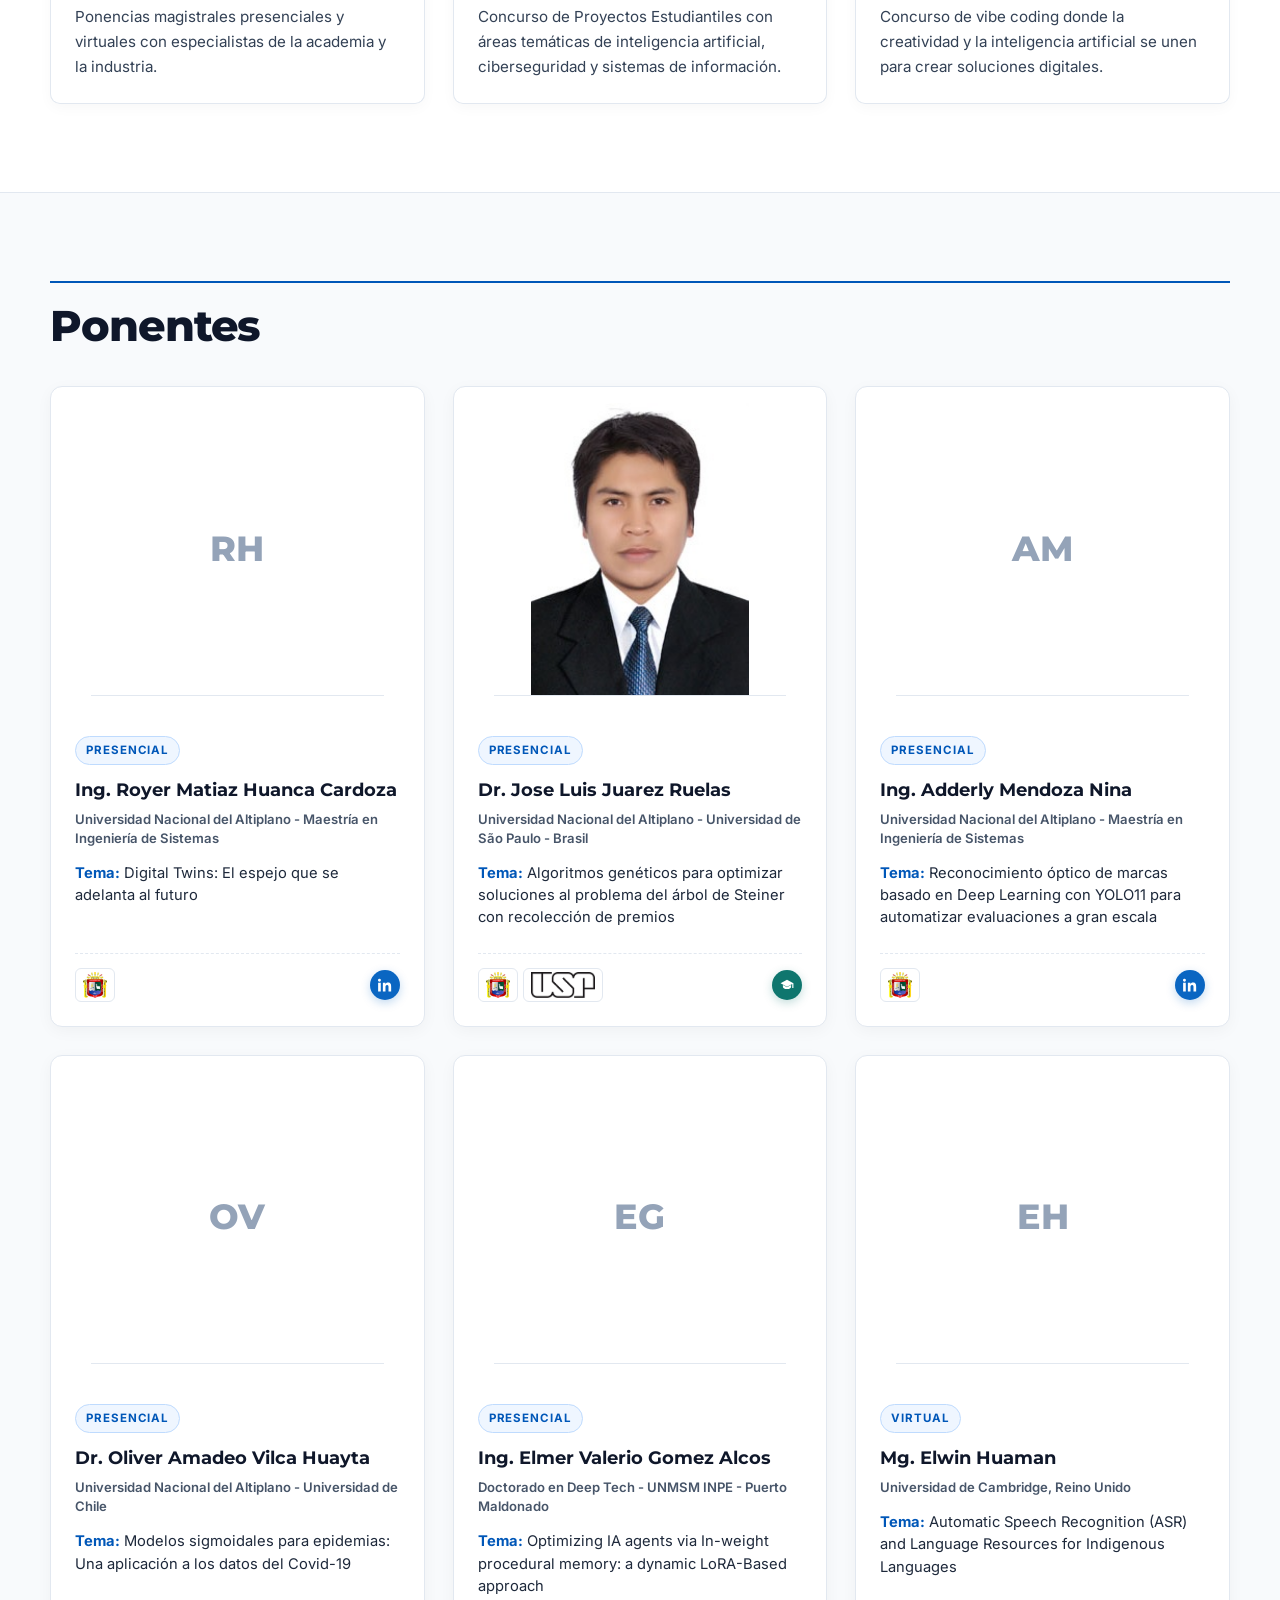
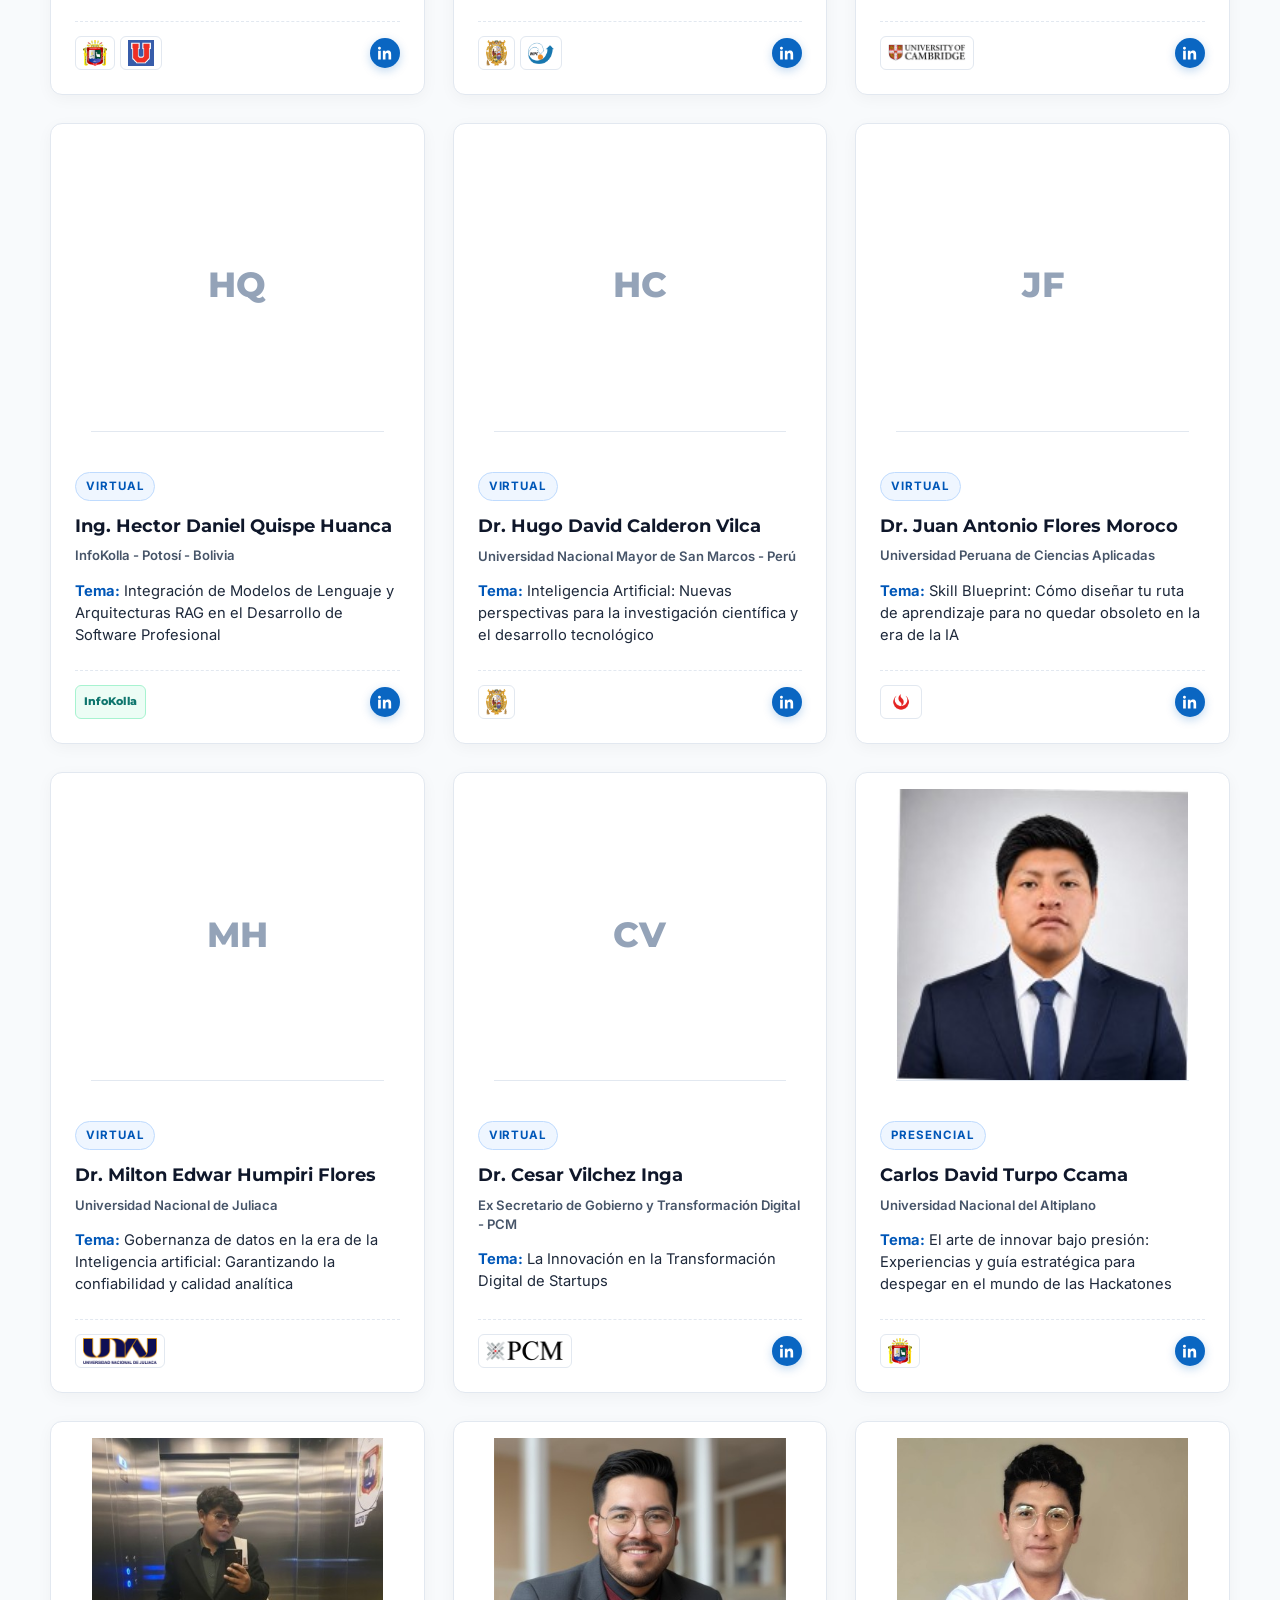
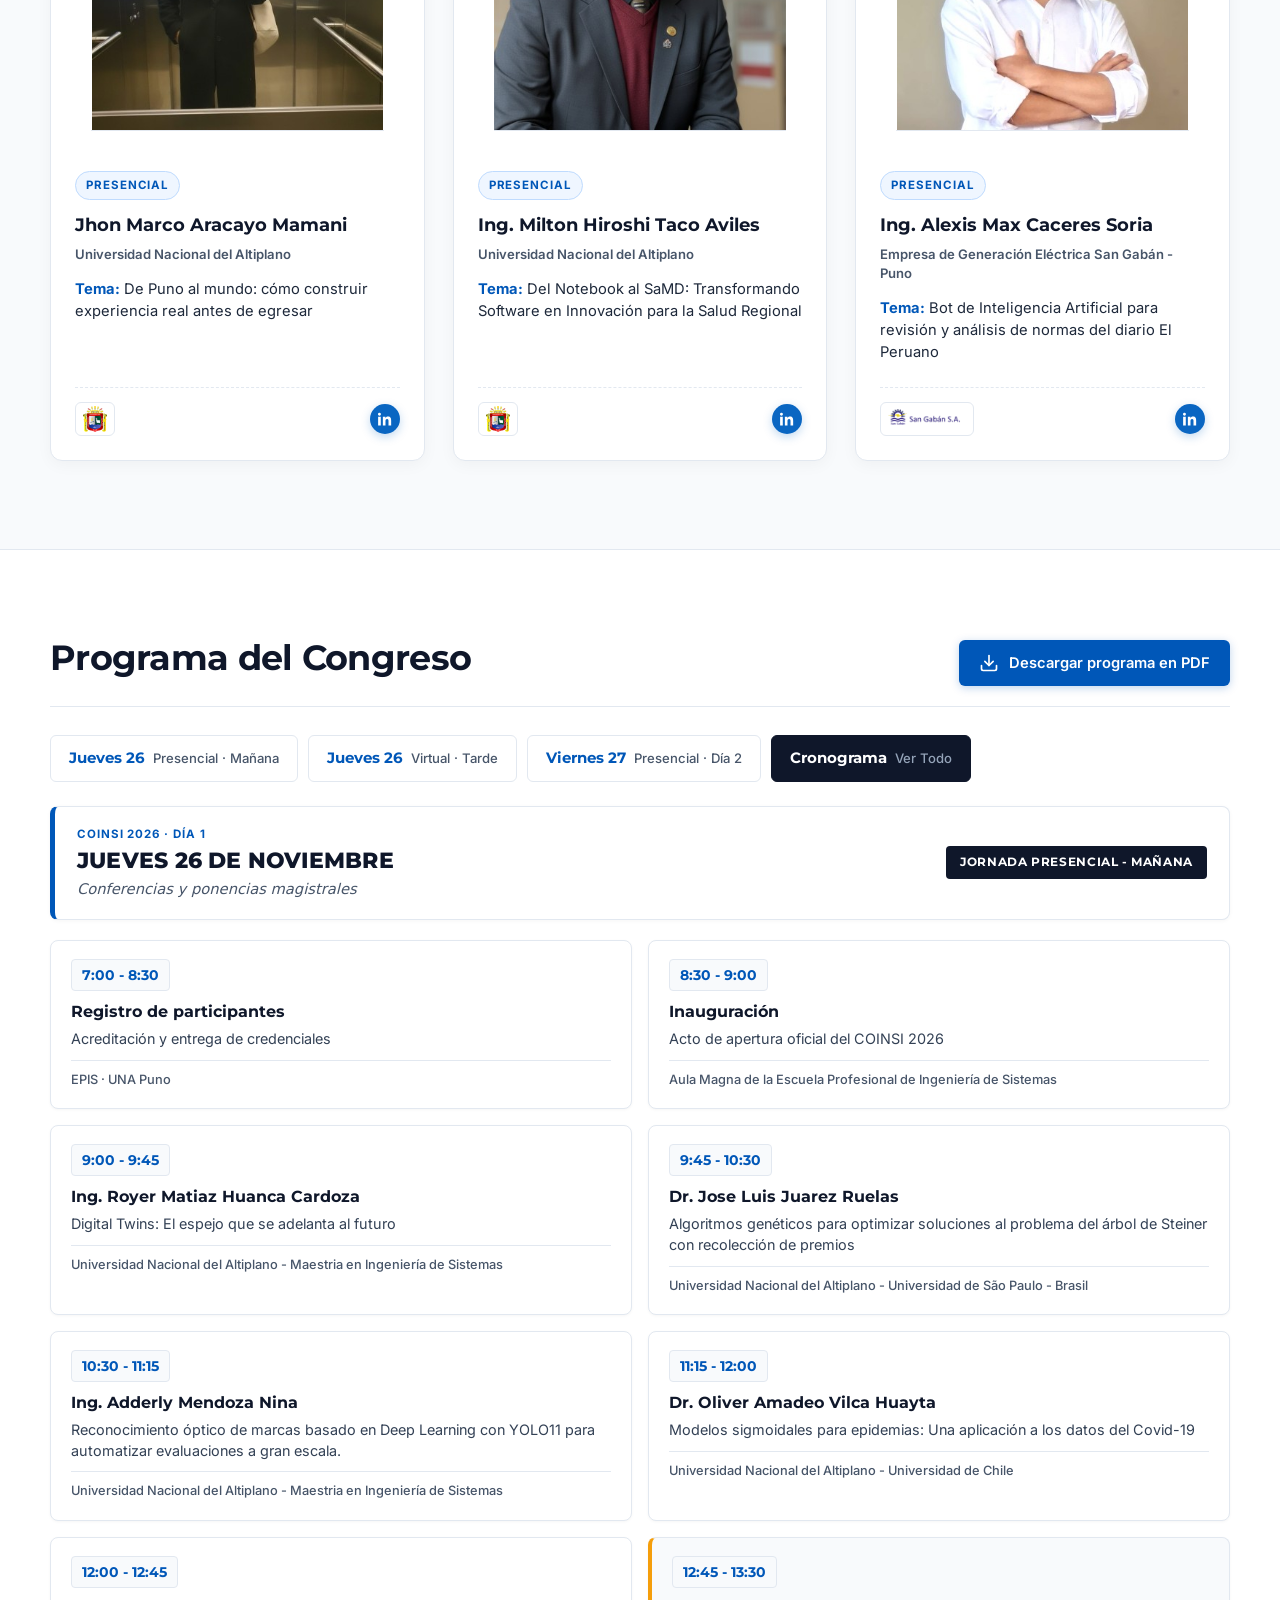
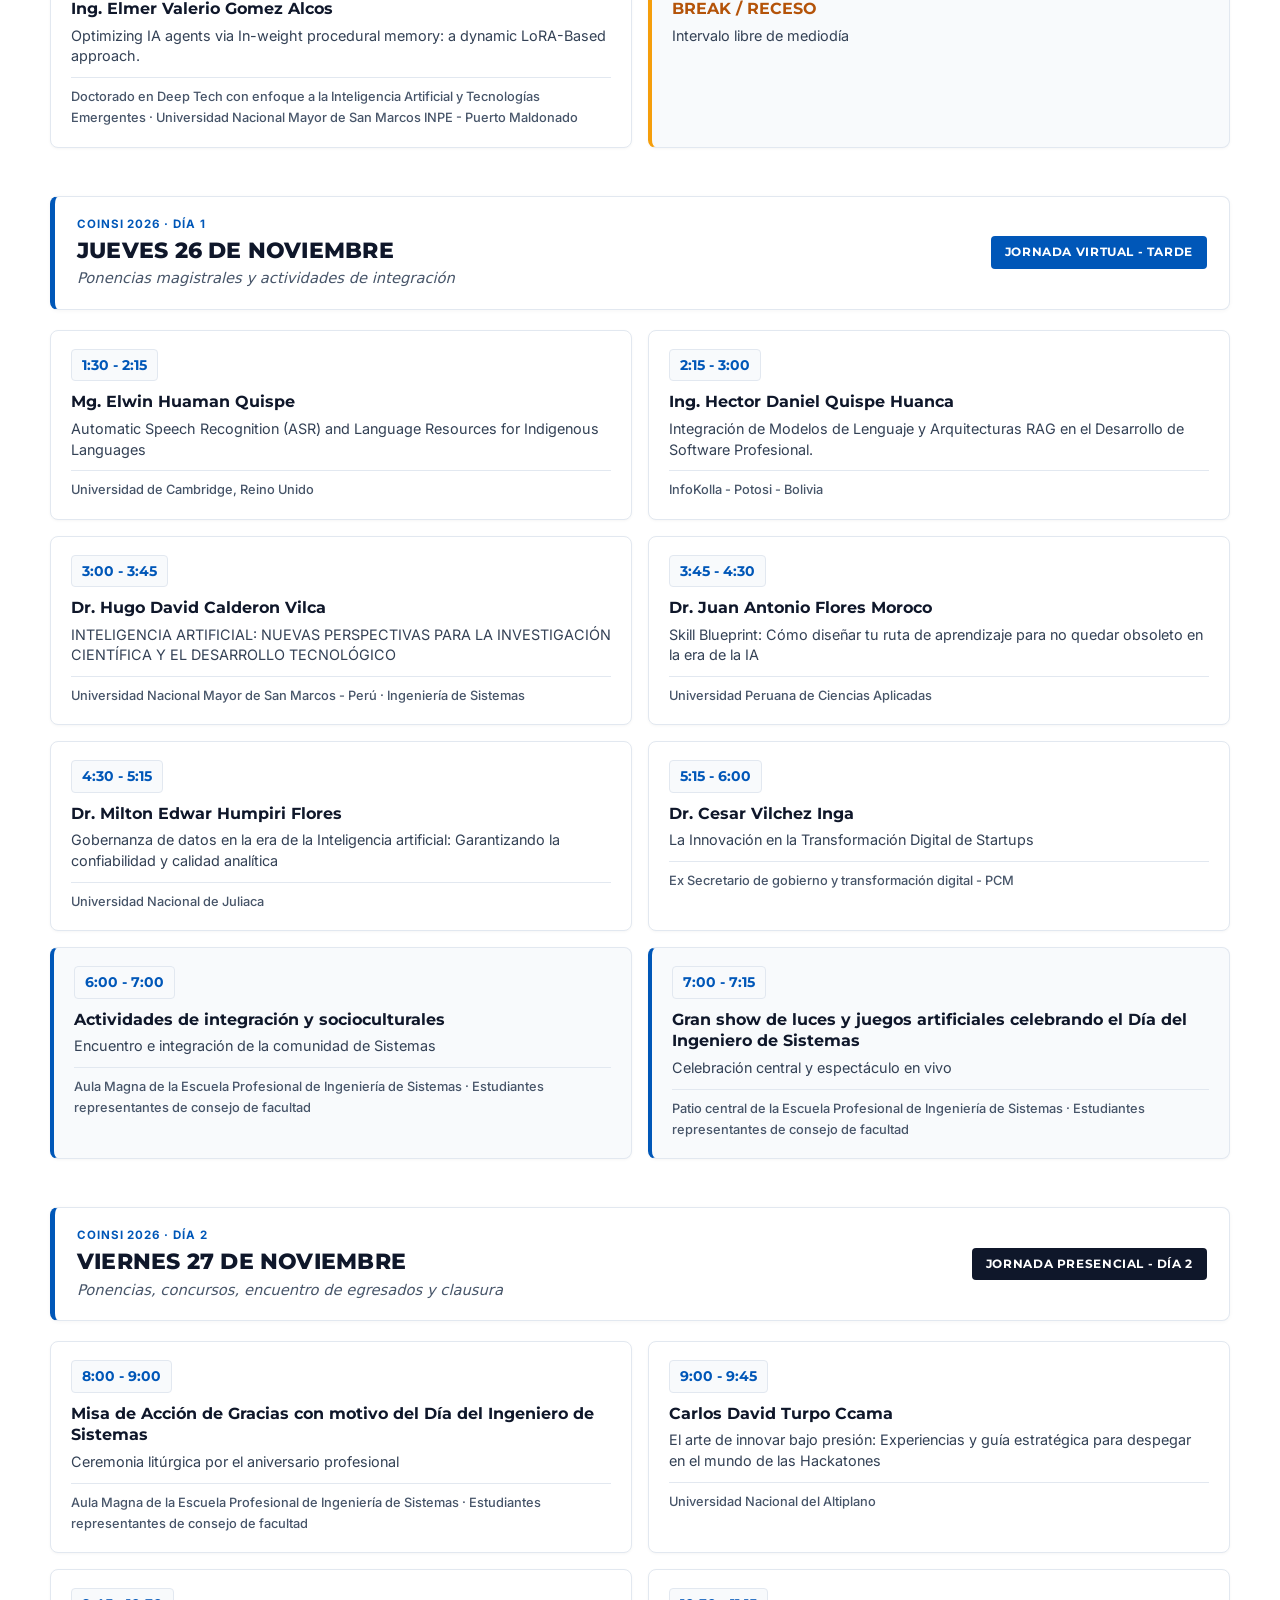
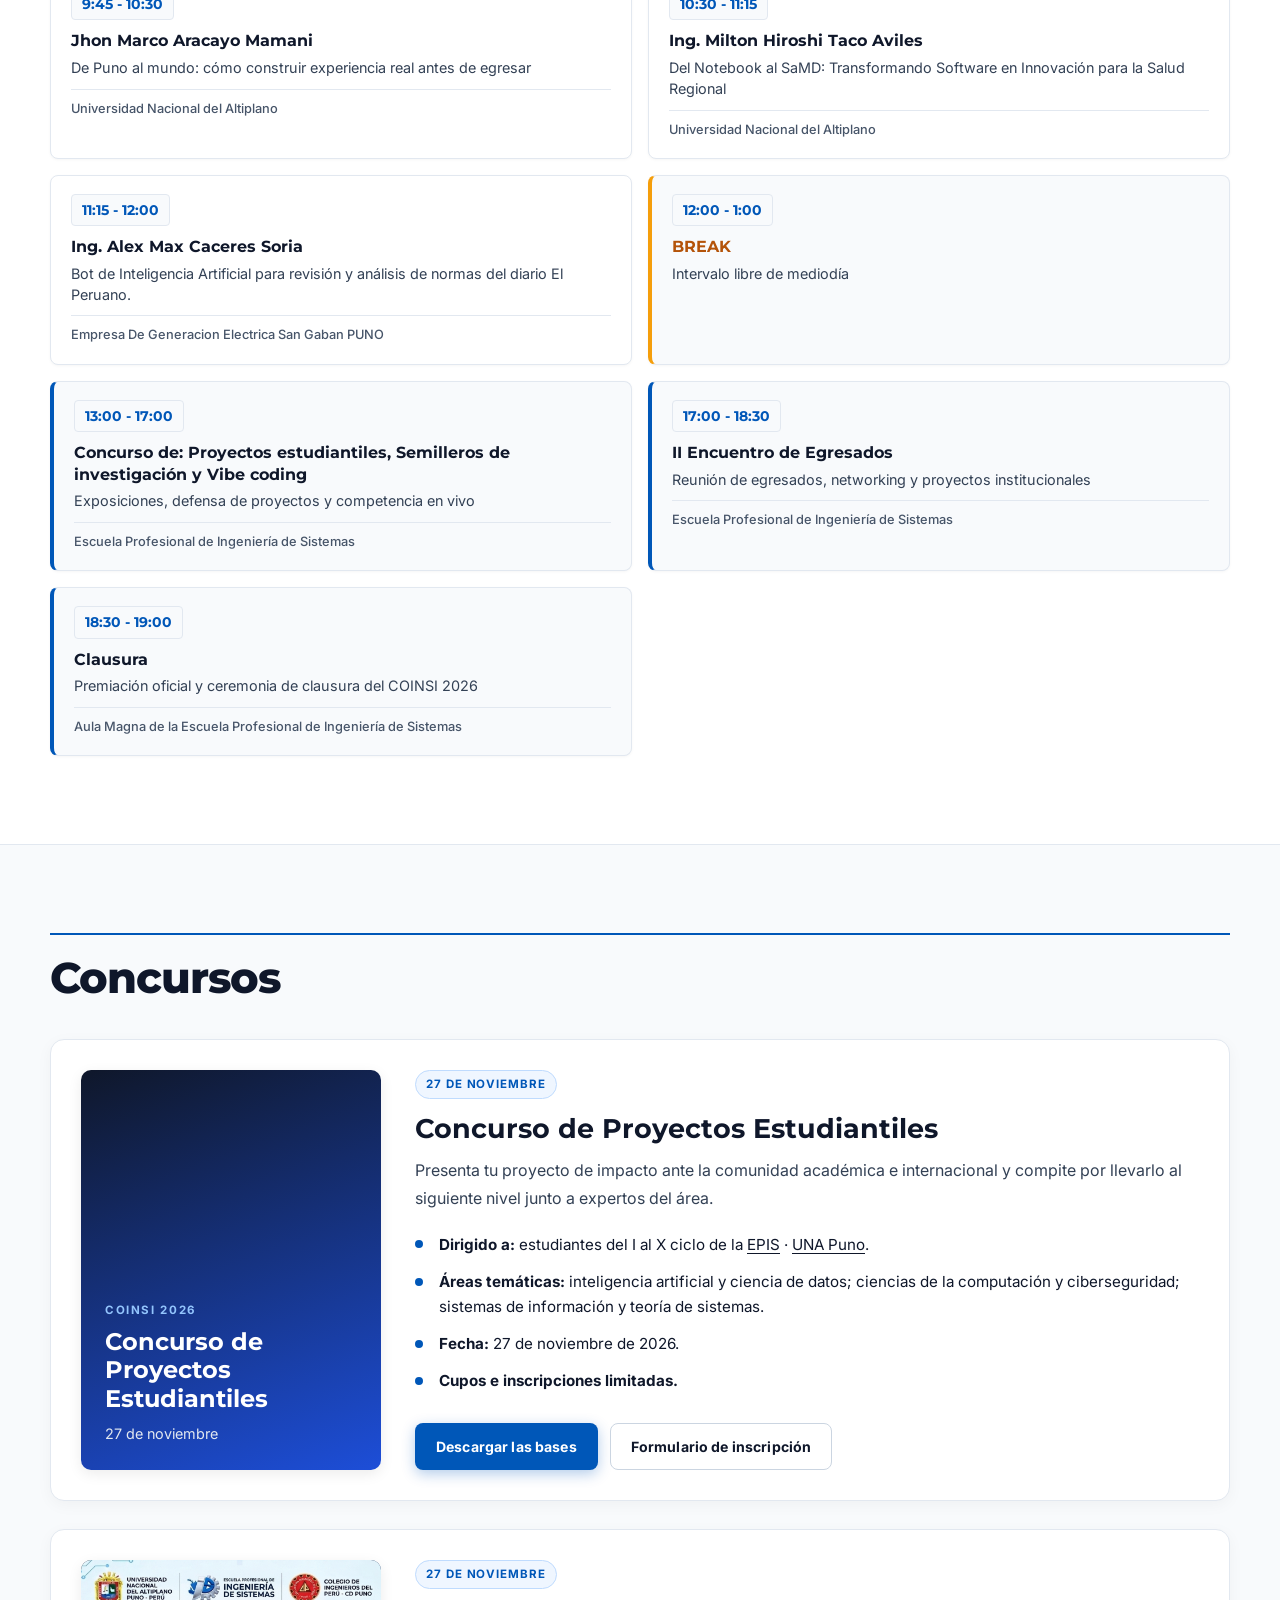
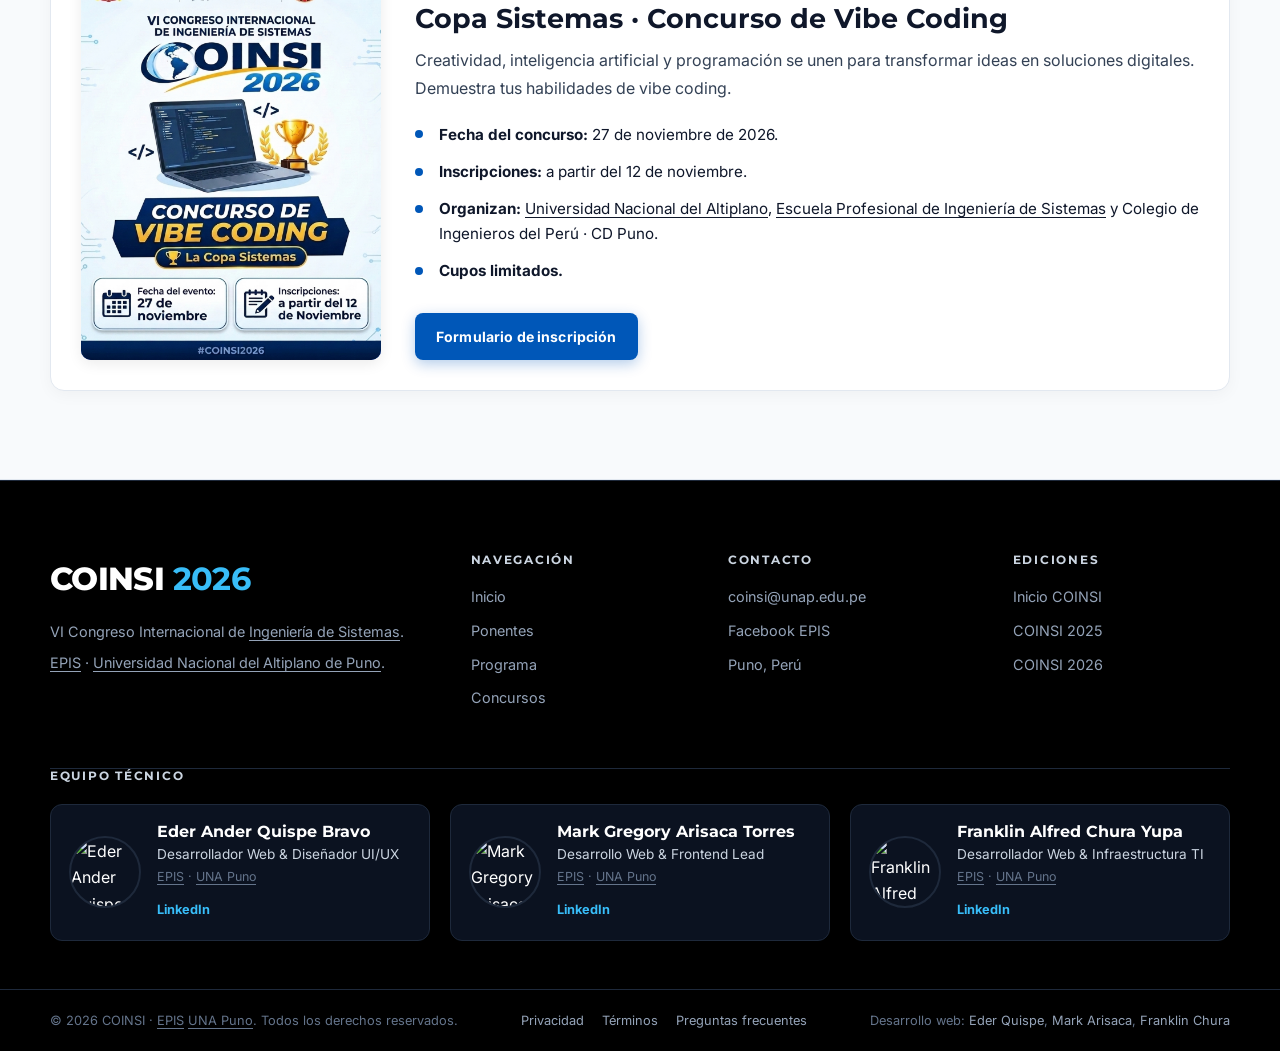
==== commit ef35e30b: "Actualiza nombre a Alexis y agrega foto de Jose Luis Juarez" ====
--- a/coinsi2026/index.html
+++ b/coinsi2026/index.html
@@ -255,7 +255,7 @@
 
                     <article class="speaker-card">
                         <figure class="speaker-portrait">
-                            <img class="speaker-photo" src="imagenes/ponentes/jose-luis-juarez.jpg" alt="Dr. Jose Luis Juarez Ruelas" loading="lazy">
+                            <img class="speaker-photo" src="imagenes/ponentes/jose-luis-juarez.jpeg" alt="Dr. Jose Luis Juarez Ruelas" loading="lazy">
                             <span class="speaker-initials" aria-hidden="true">JJ</span>
                         </figure>
                         <div class="speaker-body">
@@ -559,7 +559,7 @@
                         </figure>
                         <div class="speaker-body">
                             <span class="tag">Presencial</span>
-                            <h3>Ing. Alex Max Caceres Soria</h3>
+                            <h3>Ing. Alexis Max Caceres Soria</h3>
                             <p class="speaker-affiliation">Empresa de Generación Eléctrica San Gabán - Puno</p>
                             <div class="speaker-meta">
                                 <div class="speaker-origin">
